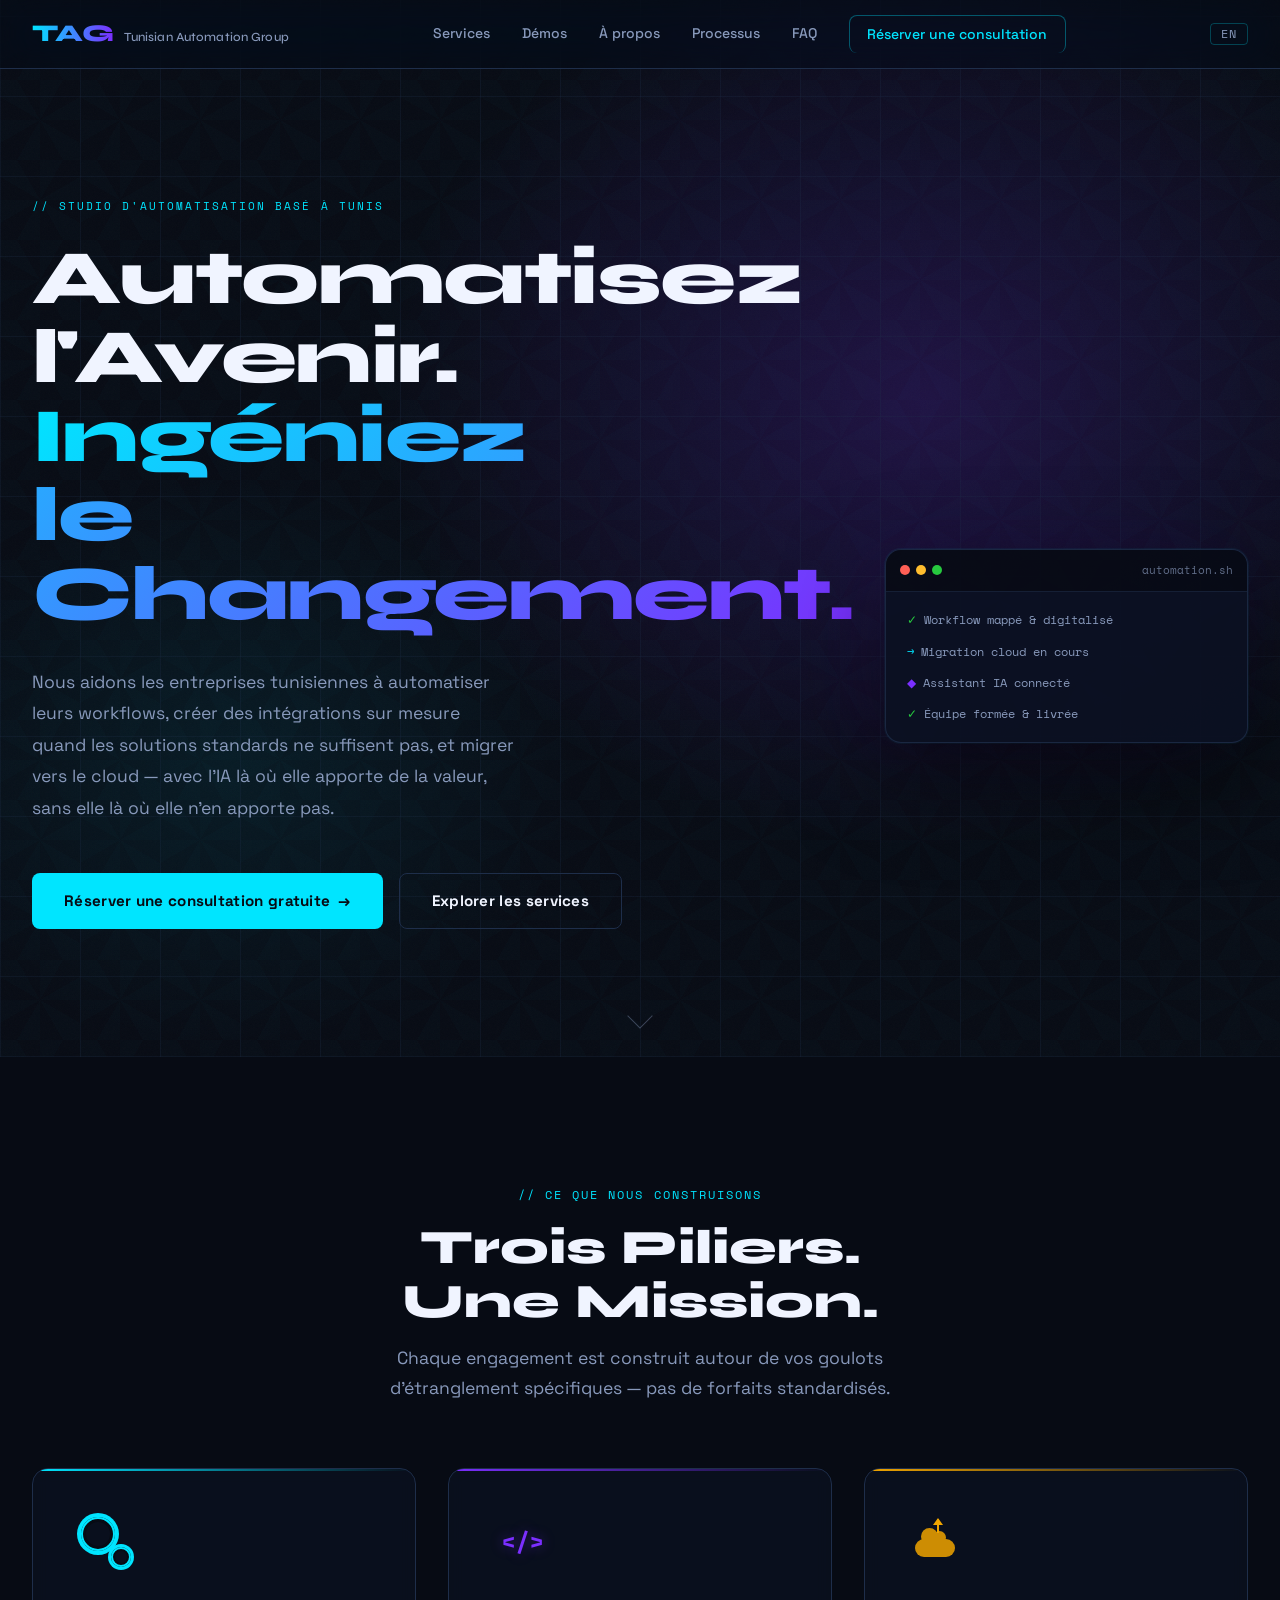
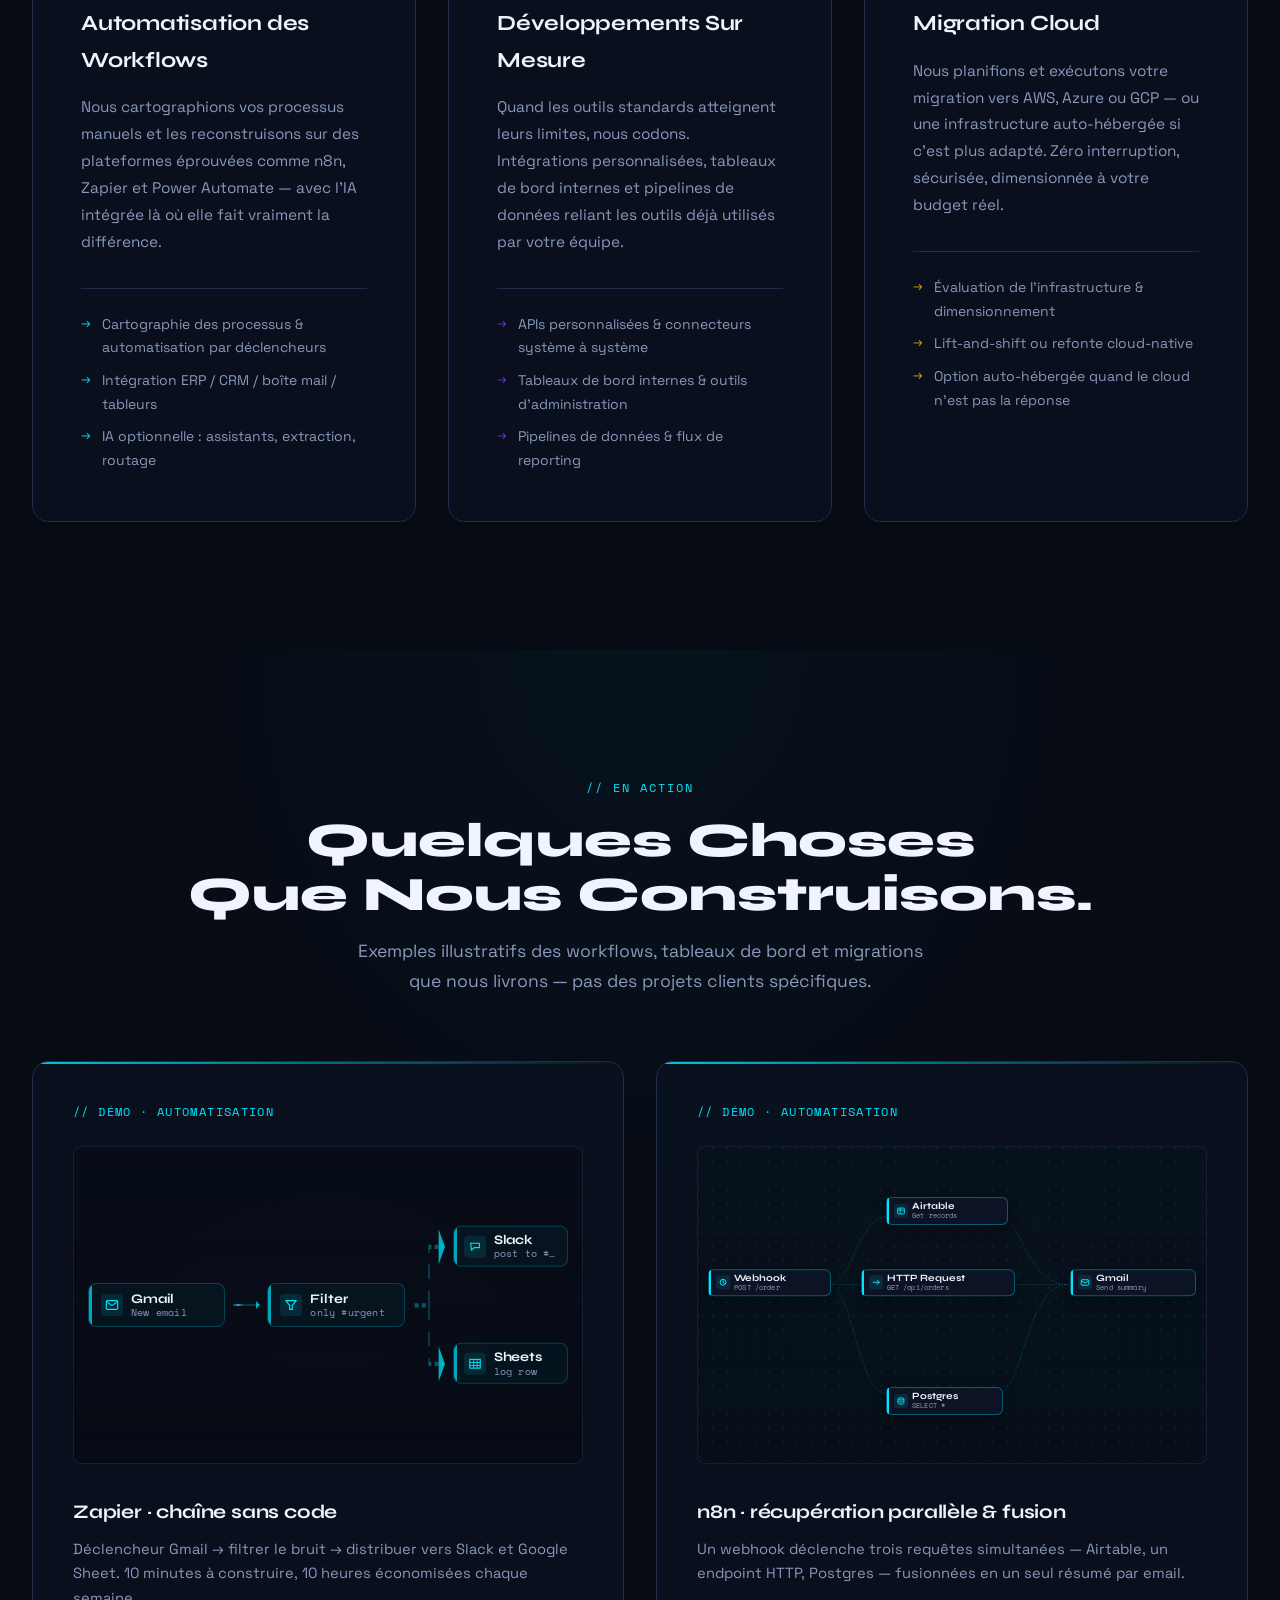
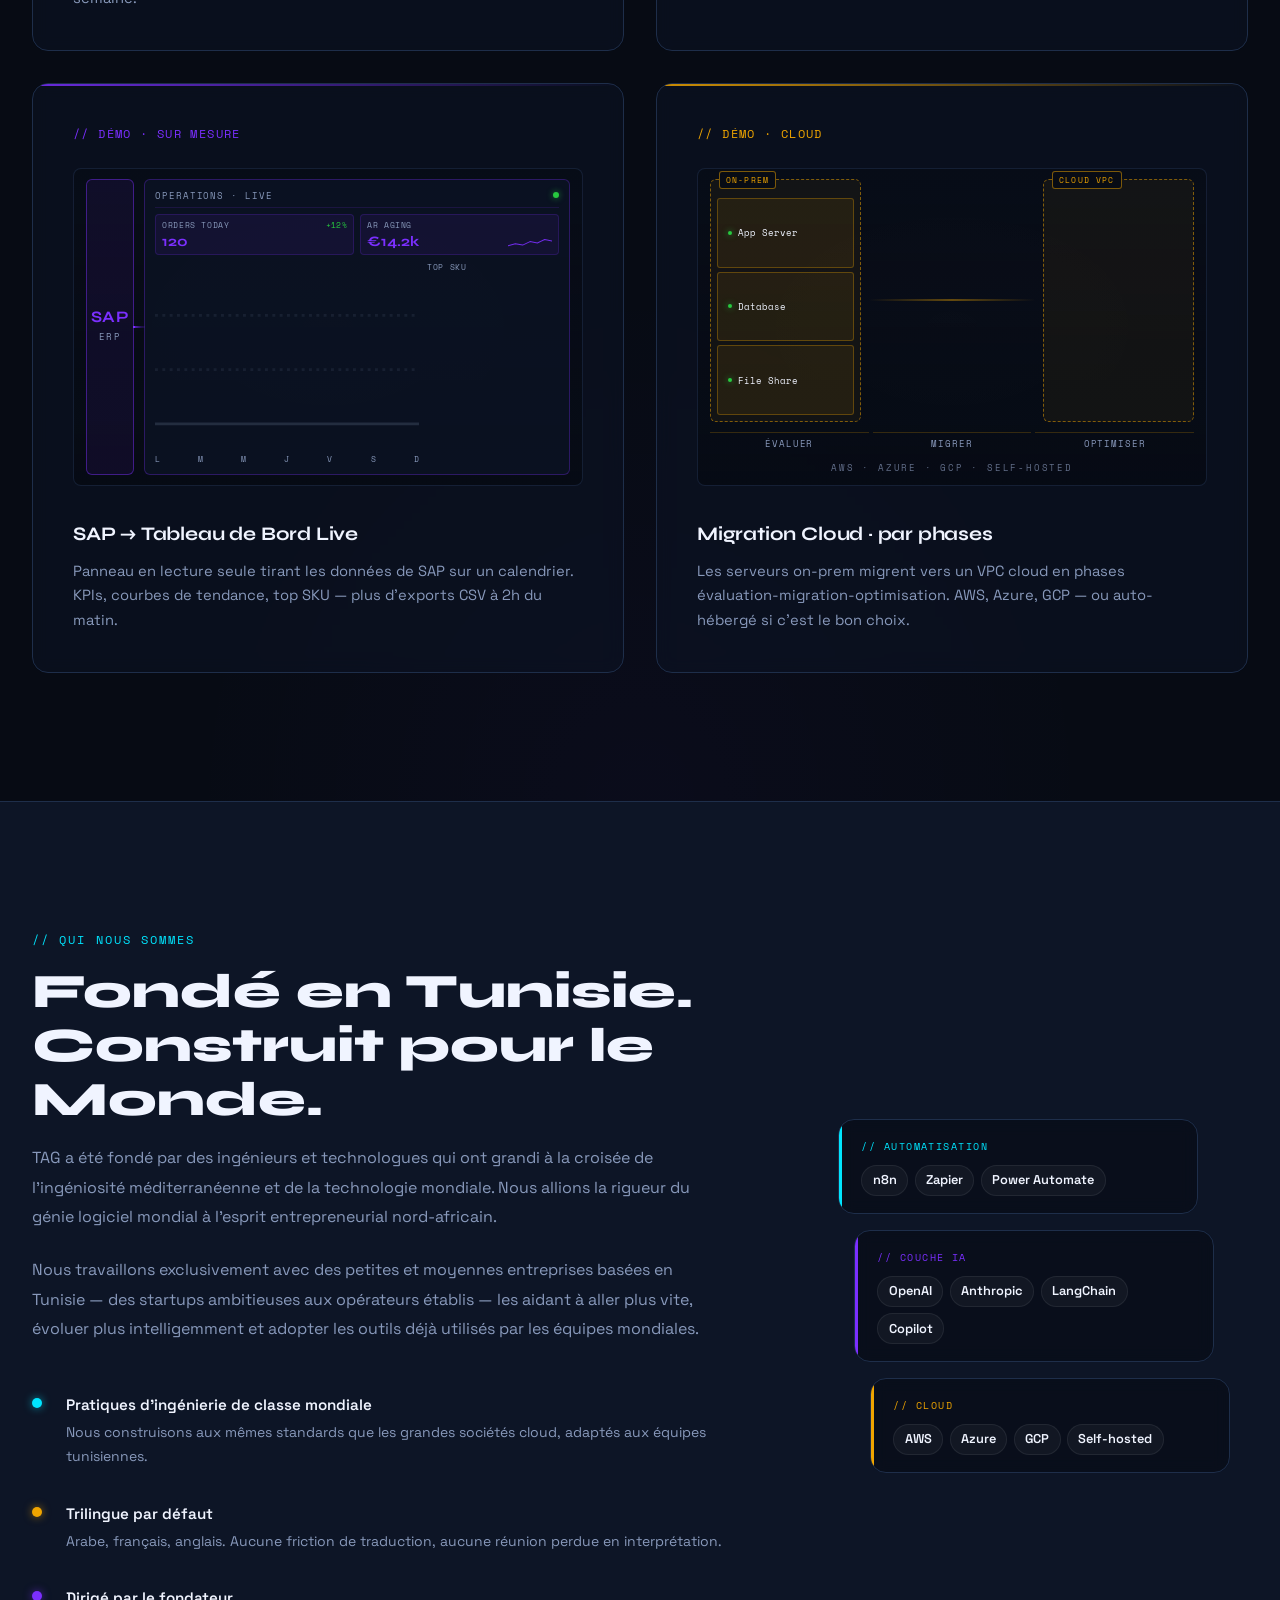
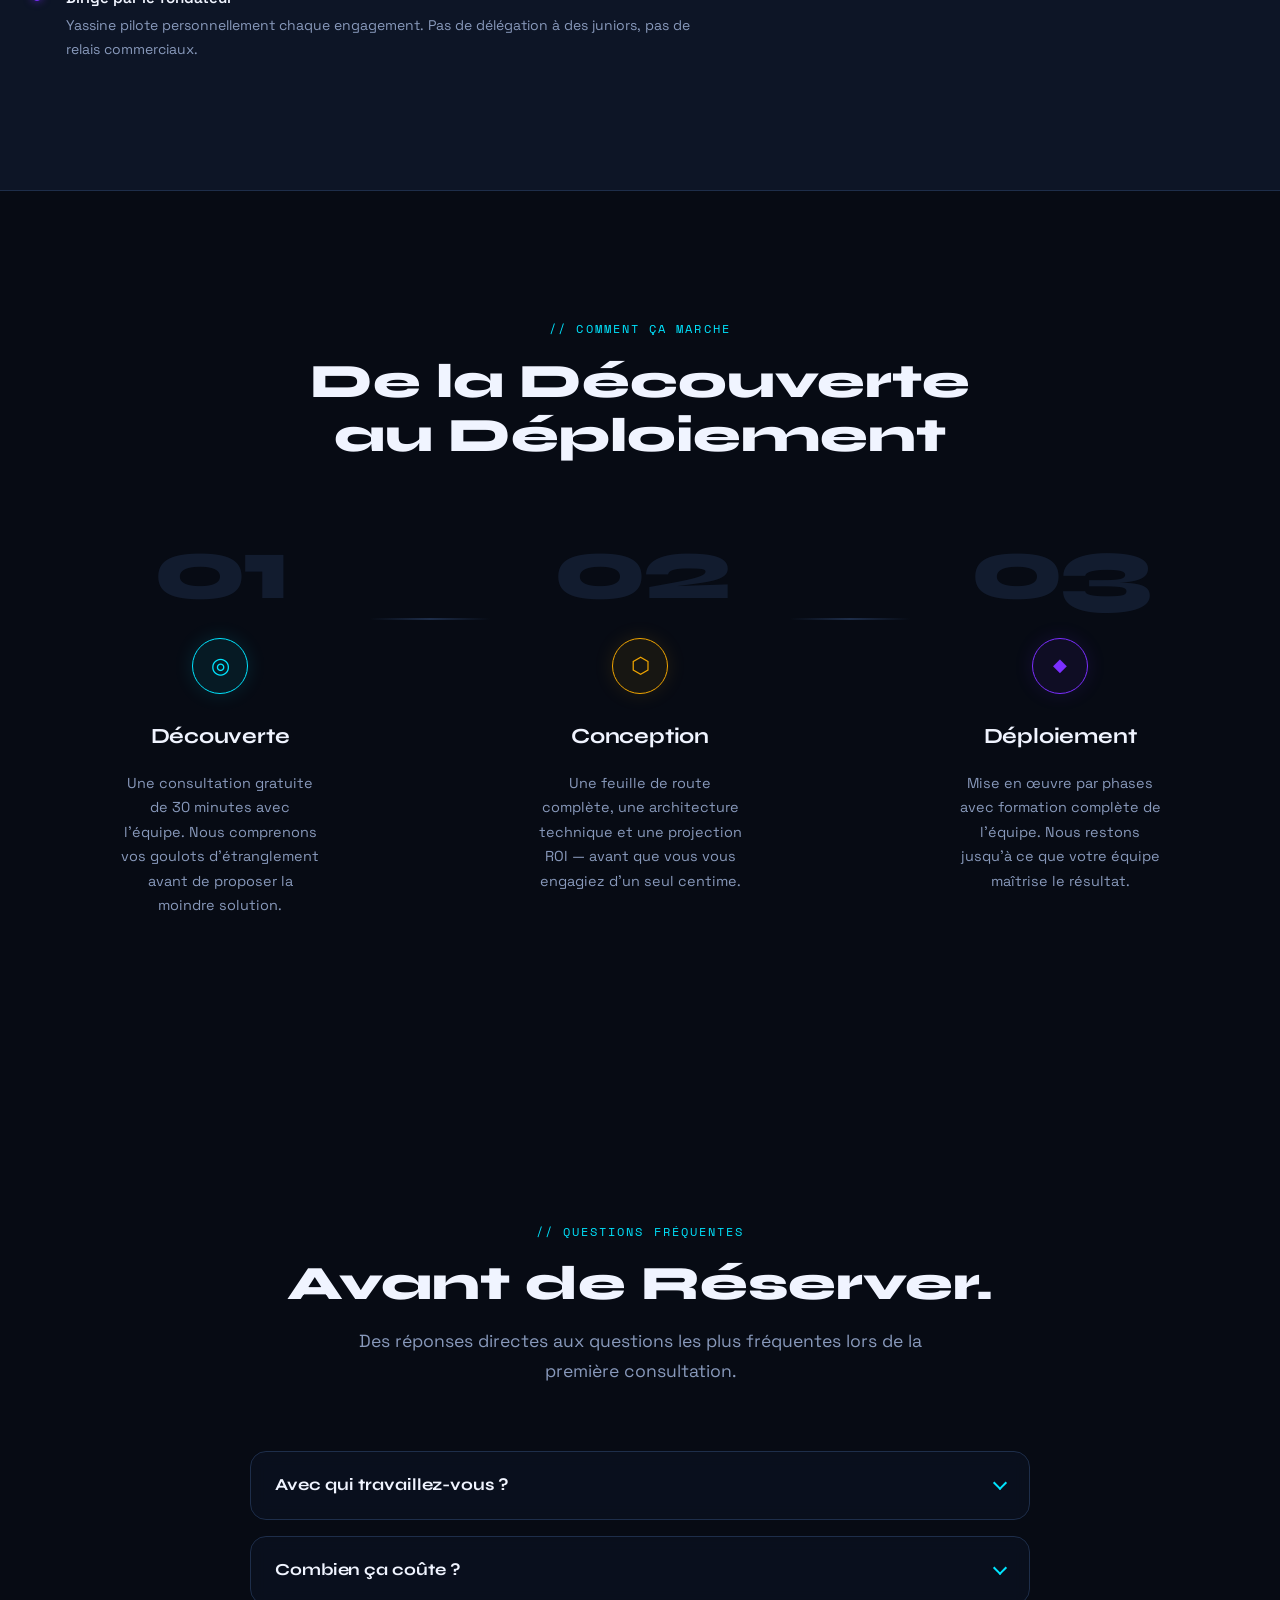
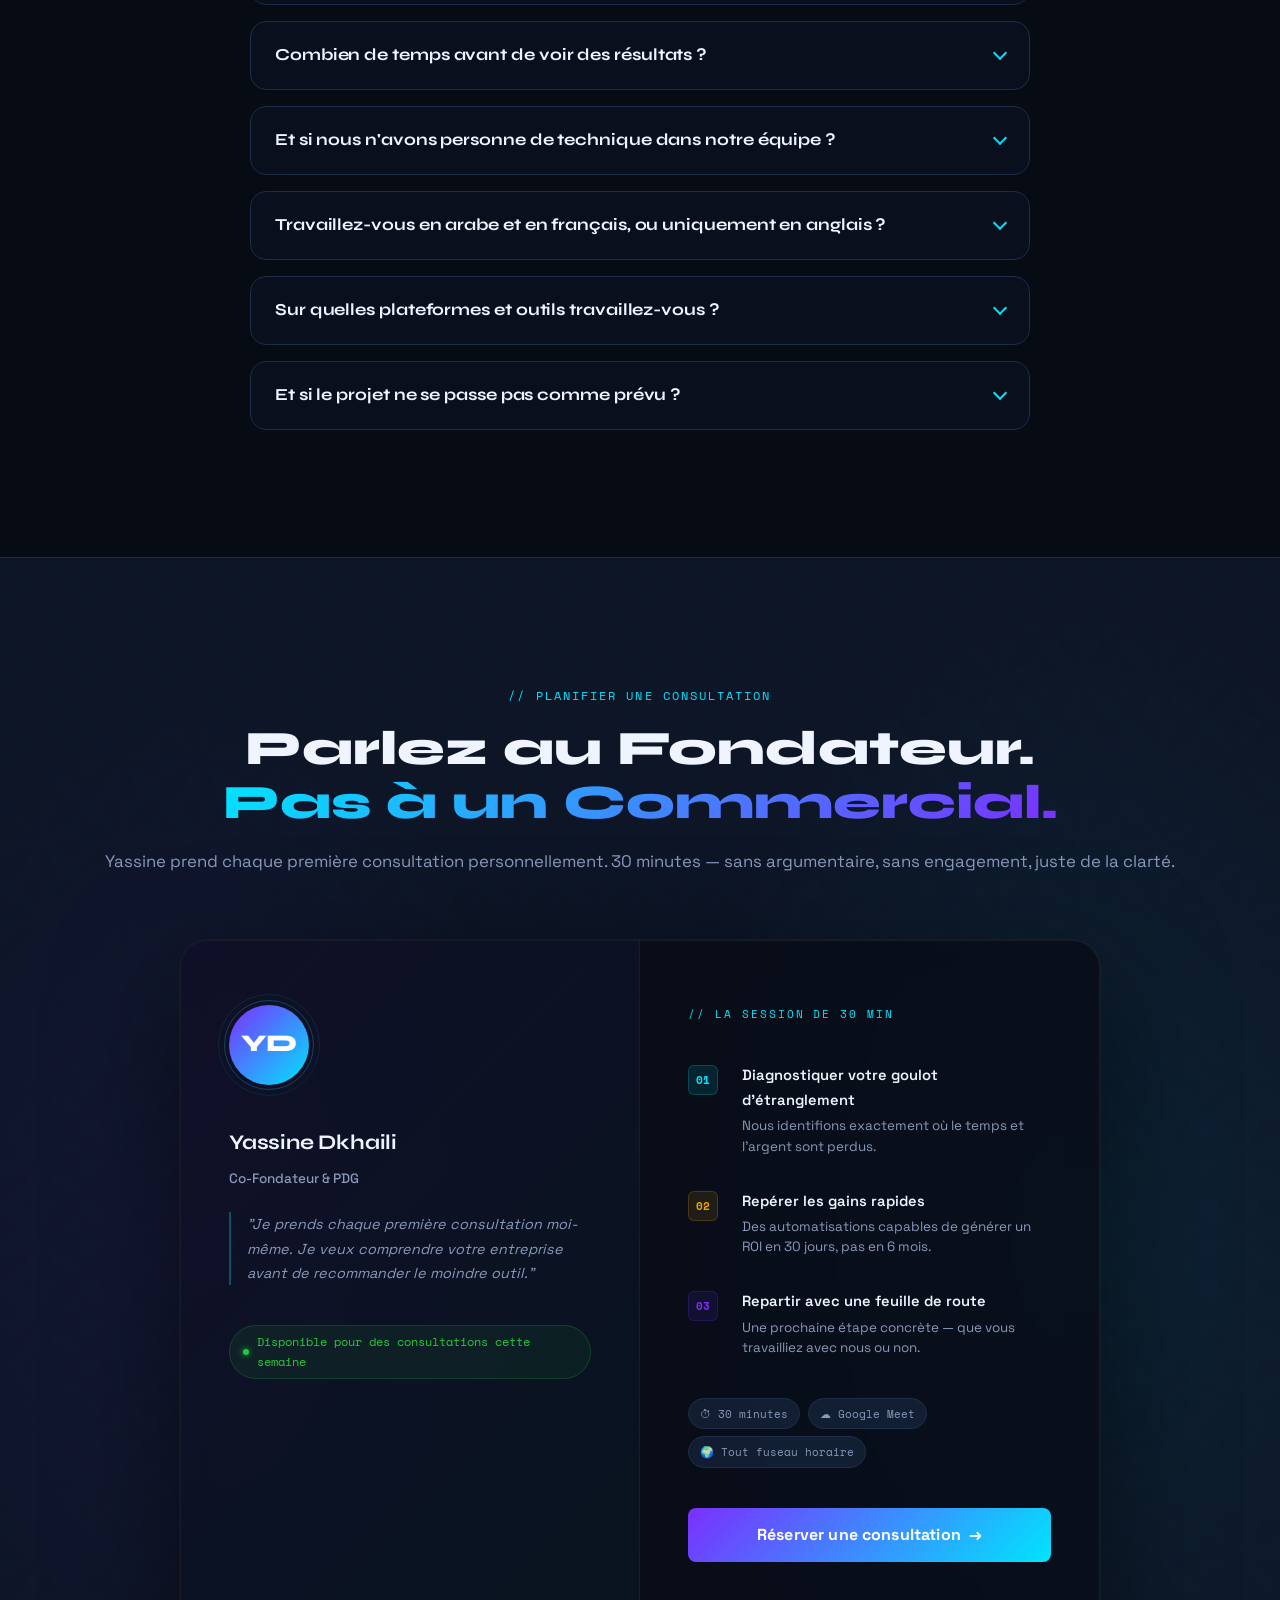
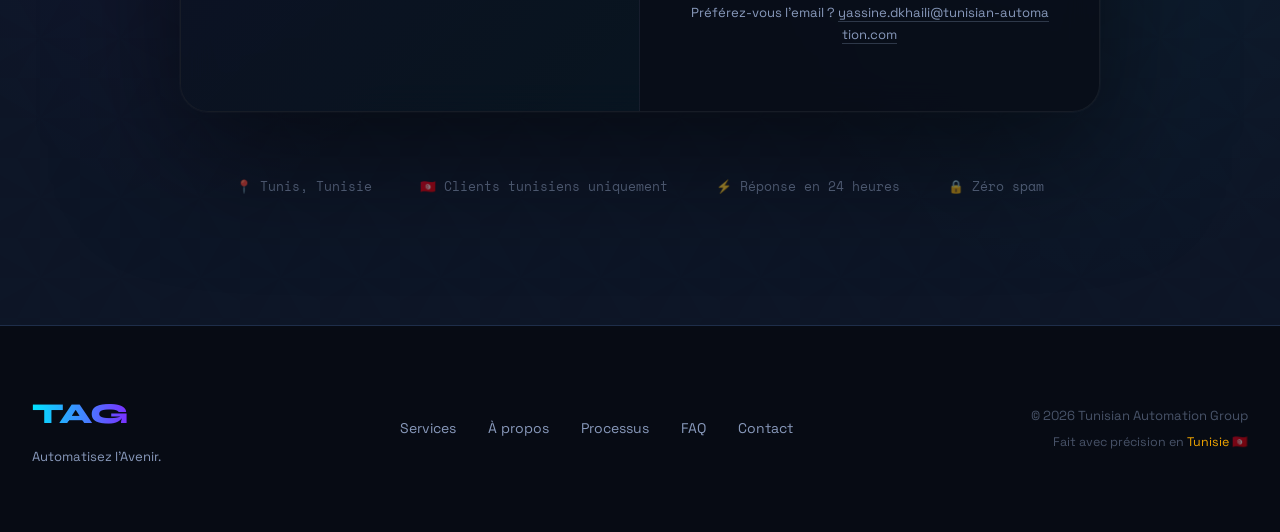
==== index.html @ 6e5bf364 "Add PNG favicons and schema.org logo for Google search results Co-Authored-By: Claude Sonnet 4.6 <no" ====
<!DOCTYPE html>
<html lang="fr">
<head>
  <!-- Google tag (gtag.js) -->
  <script async src="https://www.googletagmanager.com/gtag/js?id=G-2BYDB9E2QE"></script>
  <script>
    window.dataLayer = window.dataLayer || [];
    function gtag(){dataLayer.push(arguments);}
    gtag('js', new Date());
    gtag('config', 'G-2BYDB9E2QE');
  </script>
  <meta charset="UTF-8">
  <meta name="viewport" content="width=device-width, initial-scale=1.0">
  <meta name="description" content="Tunisian Automation Group — Automatisation des workflows, intégrations sur mesure et migration cloud pour les PME tunisiennes.">
  <meta name="theme-color" content="#070B14">
  <meta property="og:title" content="Tunisian Automation Group">
  <meta property="og:description" content="Automatisation des workflows, intégrations sur mesure et migration cloud — conçu en Tunisie, pour les entreprises tunisiennes.">
  <meta property="og:type" content="website">
  <meta property="og:url" content="https://tunisian-automation.com/">
  <meta name="twitter:card" content="summary_large_image">
  <link rel="canonical" href="https://tunisian-automation.com/">
  <link rel="sitemap" type="application/xml" href="/sitemap.xml">
  <meta name="robots" content="index, follow">
  <meta name="author" content="Tunisian Automation Group">
  <title>Tunisian Automation Group — Automatisation &amp; Intégrations sur Mesure en Tunisie</title>
  <link rel="icon" type="image/svg+xml" href="assets/favicon.svg">
  <link rel="icon" type="image/png" sizes="192x192" href="assets/android-chrome-192x192.png">
  <link rel="icon" type="image/png" sizes="512x512" href="assets/android-chrome-512x512.png">
  <link rel="apple-touch-icon" sizes="180x180" href="assets/apple-touch-icon.png">
  <link rel="preconnect" href="https://fonts.googleapis.com">
  <link rel="preconnect" href="https://fonts.gstatic.com" crossorigin>
  <link href="https://fonts.googleapis.com/css2?family=Space+Grotesk:wght@300;400;500;700&family=Space+Mono:wght@400;700&family=Syne:wght@700;800&display=swap" rel="stylesheet">
  <link rel="stylesheet" href="style.css">
  <link href="https://assets.calendly.com/assets/external/widget.css" rel="stylesheet">

  <script type="application/ld+json">
  {
    "@context": "https://schema.org",
    "@type": ["Organization", "ProfessionalService"],
    "name": "Tunisian Automation Group",
    "alternateName": "TAG",
    "url": "https://tunisian-automation.com",
    "description": "Workflow automation, bespoke integrations, and cloud migration for small and mid-sized Tunisian businesses.",
    "foundingDate": "2026",
    "founder": { "@type": "Person", "name": "Yassine Dkhaili" },
    "address": { "@type": "PostalAddress", "addressCountry": "TN", "addressLocality": "Tunis" },
    "areaServed": { "@type": "Country", "name": "Tunisia" },
    "logo": {
      "@type": "ImageObject",
      "url": "https://tunisian-automation.com/assets/android-chrome-512x512.png",
      "width": 512,
      "height": 512
    },
    "contactPoint": {
      "@type": "ContactPoint",
      "email": "yassine.dkhaili@tunisian-automation.com",
      "contactType": "sales",
      "availableLanguage": ["Arabic", "French", "English"]
    }
  }
  </script>
</head>
<body>

  <!-- ═══ NAVIGATION ═══ -->
  <nav class="nav" aria-label="Main navigation">
    <div class="container nav__inner">
      <a href="#" class="nav__logo" aria-label="Tunisian Automation Group home">
        <span class="nav__logo-tag">TAG</span>
        <span class="nav__logo-full">Tunisian Automation Group</span>
      </a>
      <ul class="nav__links" role="list">
        <li><a href="#services" class="nav__link" data-i18n="nav-services">Services</a></li>
        <li><a href="#demos" class="nav__link" data-i18n="nav-demos">Démos</a></li>
        <li><a href="#about" class="nav__link" data-i18n="nav-about">À propos</a></li>
        <li><a href="#process" class="nav__link" data-i18n="nav-process">Processus</a></li>
        <li><a href="#faq" class="nav__link" data-i18n="nav-faq">FAQ</a></li>
        <li><a href="#contact" class="nav__link nav__link--cta" data-i18n="nav-cta">Réserver une consultation</a></li>
      </ul>
      <div class="nav__end">
        <button class="lang-toggle" id="langToggle" aria-label="Switch language">EN</button>
        <button class="nav__toggle" aria-label="Ouvrir le menu" aria-expanded="false">
          <span></span><span></span><span></span>
        </button>
      </div>
    </div>
  </nav>

  <main>

    <!-- ═══ HERO ═══ -->
    <section class="hero" aria-label="Hero">
      <div class="hero__bg-zellige" aria-hidden="true"></div>
      <div class="hero__bg-glow" aria-hidden="true"></div>
      <div class="hero__bg-grid" aria-hidden="true"></div>
      <div class="hero__bg-noise" aria-hidden="true"></div>

      <div class="container hero__inner">
        <div class="hero__content">
          <p class="hero__overline" data-i18n="hero-overline">// STUDIO D'AUTOMATISATION BASÉ À TUNIS</p>
          <h1 class="hero__headline" data-i18n-html="hero-headline">
            Automatisez<br>l'Avenir.<br>
            <span class="hero__headline--accent">Ingéniez<br>le Changement.</span>
          </h1>
          <p class="hero__body" data-i18n="hero-body">
            Nous aidons les entreprises tunisiennes à automatiser leurs workflows, créer des intégrations sur mesure quand les solutions standards ne suffisent pas, et migrer vers le cloud — avec l'IA là où elle apporte de la valeur, sans elle là où elle n'en apporte pas.
          </p>
          <div class="hero__ctas">
            <a href="#contact" class="btn btn--primary">
              <span data-i18n="hero-cta-primary">Réserver une consultation gratuite</span>
              <span class="btn__arrow" aria-hidden="true">→</span>
            </a>
            <a href="#services" class="btn btn--ghost" data-i18n="hero-cta-ghost">Explorer les services</a>
          </div>
        </div>

        <div class="hero__visual" aria-hidden="true">
          <div class="hero__terminal">
            <div class="hero__terminal-bar">
              <span class="hero__terminal-dot" style="background:#ff5f56"></span>
              <span class="hero__terminal-dot" style="background:#ffbd2e"></span>
              <span class="hero__terminal-dot" style="background:#27c93f"></span>
              <span class="hero__terminal-title">automation.sh</span>
            </div>
            <div class="hero__terminal-body">
              <p class="hero__terminal-line hero__terminal-line--1" data-i18n-html="hero-term1"><span class="t-green">✓</span> Workflow mappé &amp; digitalisé</p>
              <p class="hero__terminal-line hero__terminal-line--2" data-i18n-html="hero-term2"><span class="t-cyan">→</span> Migration cloud en cours</p>
              <p class="hero__terminal-line hero__terminal-line--3" data-i18n-html="hero-term3"><span class="t-violet">◆</span> Assistant IA connecté</p>
              <p class="hero__terminal-line hero__terminal-line--4" data-i18n-html="hero-term4"><span class="t-green">✓</span> Équipe formée &amp; livrée</p>
            </div>
          </div>
        </div>
      </div>

      <div class="hero__scroll-indicator" aria-hidden="true">
        <div class="hero__scroll-chevron"></div>
      </div>
    </section>

    <!-- ═══ SERVICES ═══ -->
    <section class="services" id="services" aria-labelledby="services-heading">
      <div class="container">
        <div class="section-header">
          <p class="section-overline" data-i18n="svc-overline">// CE QUE NOUS CONSTRUISONS</p>
          <h2 id="services-heading" class="section-title" data-i18n-html="svc-title">Trois Piliers.<br>Une Mission.</h2>
          <p class="section-body" data-i18n="svc-body">Chaque engagement est construit autour de vos goulots d'étranglement spécifiques — pas de forfaits standardisés.</p>
        </div>

        <div class="services__grid">

          <article class="service-card service-card--cyan">
            <div class="service-card__glow" aria-hidden="true"></div>
            <div class="service-card__accent"></div>
            <div class="service-card__icon" aria-hidden="true">
              <div class="icon-workflow">
                <div class="icon-gear icon-gear--large"></div>
                <div class="icon-gear icon-gear--small"></div>
              </div>
            </div>
            <h3 class="service-card__title" data-i18n="svc1-title">Automatisation des Workflows</h3>
            <p class="service-card__body" data-i18n="svc1-body">Nous cartographions vos processus manuels et les reconstruisons sur des plateformes éprouvées comme n8n, Zapier et Power Automate — avec l'IA intégrée là où elle fait vraiment la différence.</p>
            <ul class="service-card__features" role="list">
              <li data-i18n="svc1-f1">Cartographie des processus &amp; automatisation par déclencheurs</li>
              <li data-i18n="svc1-f2">Intégration ERP / CRM / boîte mail / tableurs</li>
              <li data-i18n="svc1-f3">IA optionnelle : assistants, extraction, routage</li>
            </ul>
          </article>

          <article class="service-card service-card--violet">
            <div class="service-card__glow" aria-hidden="true"></div>
            <div class="service-card__accent"></div>
            <div class="service-card__icon" aria-hidden="true">
              <div class="icon-bespoke" aria-hidden="true"></div>
            </div>
            <h3 class="service-card__title" data-i18n="svc2-title">Développements Sur Mesure</h3>
            <p class="service-card__body" data-i18n="svc2-body">Quand les outils standards atteignent leurs limites, nous codons. Intégrations personnalisées, tableaux de bord internes et pipelines de données reliant les outils déjà utilisés par votre équipe.</p>
            <ul class="service-card__features" role="list">
              <li data-i18n="svc2-f1">APIs personnalisées &amp; connecteurs système à système</li>
              <li data-i18n="svc2-f2">Tableaux de bord internes &amp; outils d'administration</li>
              <li data-i18n="svc2-f3">Pipelines de données &amp; flux de reporting</li>
            </ul>
          </article>

          <article class="service-card service-card--gold">
            <div class="service-card__glow" aria-hidden="true"></div>
            <div class="service-card__accent"></div>
            <div class="service-card__icon" aria-hidden="true">
              <div class="icon-cloud">
                <div class="icon-cloud__body"></div>
                <div class="icon-cloud__arrow"></div>
              </div>
            </div>
            <h3 class="service-card__title" data-i18n="svc3-title">Migration Cloud</h3>
            <p class="service-card__body" data-i18n="svc3-body">Nous planifions et exécutons votre migration vers AWS, Azure ou GCP — ou une infrastructure auto-hébergée si c'est plus adapté. Zéro interruption, sécurisée, dimensionnée à votre budget réel.</p>
            <ul class="service-card__features" role="list">
              <li data-i18n="svc3-f1">Évaluation de l'infrastructure &amp; dimensionnement</li>
              <li data-i18n="svc3-f2">Lift-and-shift ou refonte cloud-native</li>
              <li data-i18n="svc3-f3">Option auto-hébergée quand le cloud n'est pas la réponse</li>
            </ul>
          </article>

        </div>
      </div>
    </section>

    <!-- ═══ DEMOS ═══ -->
    <section class="demos" id="demos" aria-labelledby="demos-heading">
      <div class="container">
        <div class="section-header">
          <p class="section-overline" data-i18n="demo-overline">// EN ACTION</p>
          <h2 id="demos-heading" class="section-title" data-i18n-html="demo-title">Quelques Choses<br>Que Nous Construisons.</h2>
          <p class="section-body" data-i18n="demo-body">Exemples illustratifs des workflows, tableaux de bord et migrations que nous livrons — pas des projets clients spécifiques.</p>
        </div>

        <div class="demos__grid">

          <!-- TILE 1 — Zapier app chain -->
          <article class="demo-tile demo-tile--cyan">
            <p class="demo-tile__overline" data-i18n="demo1-overline">// DÉMO · AUTOMATISATION</p>
            <div class="demo-tile__canvas" aria-hidden="true">
              <div class="demo-zap">
                <div class="demo-zap__card demo-zap__card--1">
                  <span class="demo-zap__strip"></span>
                  <span class="demo-zap__icon">
                    <svg viewBox="0 0 16 16"><rect x="1.5" y="3" width="13" height="10" rx="1.3" fill="none" stroke="currentColor" stroke-width="1.3"/><path d="M2 4.2 L8 8.7 L14 4.2" fill="none" stroke="currentColor" stroke-width="1.3"/></svg>
                  </span>
                  <span class="demo-zap__text">
                    <span class="demo-zap__title">Gmail</span>
                    <span class="demo-zap__sub">New email</span>
                  </span>
                </div>
                <div class="demo-zap__arrow demo-zap__arrow--straight">
                  <span class="demo-zap__line"></span>
                  <span class="demo-zap__packet demo-zap__packet--a1"></span>
                  <span class="demo-zap__head"></span>
                </div>
                <div class="demo-zap__card demo-zap__card--2">
                  <span class="demo-zap__strip"></span>
                  <span class="demo-zap__icon">
                    <svg viewBox="0 0 16 16"><polygon points="2,3 14,3 9.5,8.5 9.5,13 6.5,13 6.5,8.5" fill="none" stroke="currentColor" stroke-width="1.3" stroke-linejoin="round"/></svg>
                  </span>
                  <span class="demo-zap__text">
                    <span class="demo-zap__title">Filter</span>
                    <span class="demo-zap__sub">only #urgent</span>
                  </span>
                </div>
                <div class="demo-zap__arrow demo-zap__arrow--split">
                  <svg viewBox="0 0 40 100" preserveAspectRatio="none">
                    <path class="demo-zap__line-svg" d="M 2 50 L 20 50 L 20 30 L 38 30" />
                    <path class="demo-zap__line-svg" d="M 20 50 L 20 70 L 38 70" />
                    <polygon class="demo-zap__head-svg" points="32,24 40,30 32,36" />
                    <polygon class="demo-zap__head-svg" points="32,64 40,70 32,76" />
                  </svg>
                </div>
                <div class="demo-zap__stack">
                  <div class="demo-zap__card demo-zap__card--3">
                    <span class="demo-zap__strip"></span>
                    <span class="demo-zap__icon">
                      <svg viewBox="0 0 16 16"><path d="M3 4 h10 v5 h-6 l-3 3 z" fill="none" stroke="currentColor" stroke-width="1.3" stroke-linejoin="round"/></svg>
                    </span>
                    <span class="demo-zap__text">
                      <span class="demo-zap__title">Slack</span>
                      <span class="demo-zap__sub">post to #ops</span>
                    </span>
                  </div>
                  <div class="demo-zap__card demo-zap__card--4">
                    <span class="demo-zap__strip"></span>
                    <span class="demo-zap__icon">
                      <svg viewBox="0 0 16 16"><rect x="2" y="3" width="12" height="10" fill="none" stroke="currentColor" stroke-width="1.3"/><line x1="2" y1="6.5" x2="14" y2="6.5" stroke="currentColor" stroke-width="1"/><line x1="2" y1="10" x2="14" y2="10" stroke="currentColor" stroke-width="1"/><line x1="6.5" y1="3" x2="6.5" y2="13" stroke="currentColor" stroke-width="1"/><line x1="10.5" y1="3" x2="10.5" y2="13" stroke="currentColor" stroke-width="1"/></svg>
                    </span>
                    <span class="demo-zap__text">
                      <span class="demo-zap__title">Sheets</span>
                      <span class="demo-zap__sub">log row</span>
                    </span>
                  </div>
                </div>
              </div>
            </div>
            <h3 class="demo-tile__title" data-i18n="demo1-title">Zapier · chaîne sans code</h3>
            <p class="demo-tile__caption" data-i18n="demo1-caption">Déclencheur Gmail → filtrer le bruit → distribuer vers Slack et Google Sheet. 10 minutes à construire, 10 heures économisées chaque semaine.</p>
          </article>

          <!-- TILE 2 — n8n node canvas -->
          <article class="demo-tile demo-tile--cyan">
            <p class="demo-tile__overline" data-i18n="demo2-overline">// DÉMO · AUTOMATISATION</p>
            <div class="demo-tile__canvas demo-tile__canvas--grid" aria-hidden="true">
              <div class="demo-n8n">
                <svg class="demo-n8n__edges" viewBox="0 0 100 100" preserveAspectRatio="none">
                  <path class="demo-n8n__edge demo-n8n__edge--1" d="M 24 43 C 30 43, 30 20, 37 20" />
                  <path class="demo-n8n__edge demo-n8n__edge--2" d="M 24 43 L 32 43" />
                  <path class="demo-n8n__edge demo-n8n__edge--3" d="M 24 43 C 30 43, 30 80, 37 80" />
                  <path class="demo-n8n__edge demo-n8n__edge--4" d="M 59 20 C 65 20, 65 43, 74 43" />
                  <path class="demo-n8n__edge demo-n8n__edge--5" d="M 54 43 L 74 43" />
                  <path class="demo-n8n__edge demo-n8n__edge--6" d="M 59 80 C 65 80, 65 43, 74 43" />
                </svg>
                <div class="demo-n8n__node demo-n8n__node--trigger">
                  <span class="demo-n8n__icon">
                    <svg viewBox="0 0 12 12"><circle cx="6" cy="6" r="3.5" fill="none" stroke="currentColor" stroke-width="1.2"/><line x1="6" y1="3.5" x2="6" y2="6" stroke="currentColor" stroke-width="1.2"/><line x1="6" y1="6" x2="8" y2="7.5" stroke="currentColor" stroke-width="1.2"/></svg>
                  </span>
                  <span class="demo-n8n__text">
                    <span class="demo-n8n__title">Webhook</span>
                    <span class="demo-n8n__sub">POST /order</span>
                  </span>
                  <span class="demo-n8n__badge">92 ms</span>
                </div>
                <div class="demo-n8n__node demo-n8n__node--b1">
                  <span class="demo-n8n__icon">
                    <svg viewBox="0 0 12 12"><rect x="2" y="2.5" width="8" height="7" rx="0.8" fill="none" stroke="currentColor" stroke-width="1.1"/><line x1="2" y1="5" x2="10" y2="5" stroke="currentColor" stroke-width="1"/><line x1="5" y1="2.5" x2="5" y2="9.5" stroke="currentColor" stroke-width="1"/></svg>
                  </span>
                  <span class="demo-n8n__text">
                    <span class="demo-n8n__title">Airtable</span>
                    <span class="demo-n8n__sub">Get records</span>
                  </span>
                  <span class="demo-n8n__badge">148 ms</span>
                </div>
                <div class="demo-n8n__node demo-n8n__node--b2">
                  <span class="demo-n8n__icon">
                    <svg viewBox="0 0 12 12"><path d="M2 6 h8 M7 3 L10 6 L7 9" fill="none" stroke="currentColor" stroke-width="1.2" stroke-linejoin="round"/></svg>
                  </span>
                  <span class="demo-n8n__text">
                    <span class="demo-n8n__title">HTTP Request</span>
                    <span class="demo-n8n__sub">GET /api/orders</span>
                  </span>
                  <span class="demo-n8n__badge">124 ms</span>
                </div>
                <div class="demo-n8n__node demo-n8n__node--b3">
                  <span class="demo-n8n__icon">
                    <svg viewBox="0 0 12 12"><ellipse cx="6" cy="3.5" rx="3.5" ry="1.3" fill="none" stroke="currentColor" stroke-width="1.1"/><path d="M2.5 3.5 V 8.5 C 2.5 9.2 4 9.8 6 9.8 C 8 9.8 9.5 9.2 9.5 8.5 V 3.5" fill="none" stroke="currentColor" stroke-width="1.1"/><path d="M2.5 6 C 2.5 6.7 4 7.1 6 7.1 C 8 7.1 9.5 6.7 9.5 6" fill="none" stroke="currentColor" stroke-width="1.1"/></svg>
                  </span>
                  <span class="demo-n8n__text">
                    <span class="demo-n8n__title">Postgres</span>
                    <span class="demo-n8n__sub">SELECT *</span>
                  </span>
                  <span class="demo-n8n__badge">86 ms</span>
                </div>
                <div class="demo-n8n__node demo-n8n__node--merge">
                  <span class="demo-n8n__icon">
                    <svg viewBox="0 0 12 12"><rect x="1.5" y="3" width="9" height="6.5" rx="0.8" fill="none" stroke="currentColor" stroke-width="1.2"/><path d="M1.5 4.2 L6 7 L10.5 4.2" fill="none" stroke="currentColor" stroke-width="1.2"/></svg>
                  </span>
                  <span class="demo-n8n__text">
                    <span class="demo-n8n__title">Gmail</span>
                    <span class="demo-n8n__sub">Send summary</span>
                  </span>
                  <span class="demo-n8n__badge">210 ms</span>
                </div>
              </div>
            </div>
            <h3 class="demo-tile__title" data-i18n="demo2-title">n8n · récupération parallèle &amp; fusion</h3>
            <p class="demo-tile__caption" data-i18n="demo2-caption">Un webhook déclenche trois requêtes simultanées — Airtable, un endpoint HTTP, Postgres — fusionnées en un seul résumé par email.</p>
          </article>

          <!-- TILE 3 — SAP → Live Dashboard -->
          <article class="demo-tile demo-tile--violet">
            <p class="demo-tile__overline" data-i18n="demo3-overline">// DÉMO · SUR MESURE</p>
            <div class="demo-tile__canvas demo-tile__canvas--grid" aria-hidden="true">
              <div class="demo-bi">
                <div class="demo-bi__source">
                  <span class="demo-bi__source-logo">SAP</span>
                  <span class="demo-bi__source-sub">ERP</span>
                  <span class="demo-bi__pipe"><span class="demo-bi__pipe-dot demo-bi__pipe-dot--1"></span><span class="demo-bi__pipe-dot demo-bi__pipe-dot--2"></span><span class="demo-bi__pipe-dot demo-bi__pipe-dot--3"></span></span>
                </div>
                <div class="demo-bi__board">
                  <div class="demo-bi__head">
                    <span class="demo-bi__head-title">Operations · Live</span>
                    <span class="demo-bi__head-dot"></span>
                  </div>
                  <div class="demo-bi__kpis">
                    <div class="demo-bi__kpi">
                      <span class="demo-bi__kpi-label">Orders today</span>
                      <span class="demo-bi__kpi-num demo-bi__kpi-num--orders"></span>
                      <span class="demo-bi__kpi-delta">+12%</span>
                    </div>
                    <div class="demo-bi__kpi">
                      <span class="demo-bi__kpi-label">AR aging</span>
                      <span class="demo-bi__kpi-num demo-bi__kpi-num--ar">€14.2k</span>
                      <svg class="demo-bi__spark" viewBox="0 0 60 20" preserveAspectRatio="none"><polyline points="0,14 10,11 20,13 30,8 40,10 50,5 60,7" fill="none" stroke="currentColor" stroke-width="1.4" stroke-linejoin="round" stroke-linecap="round"/></svg>
                    </div>
                  </div>
                  <div class="demo-bi__charts">
                    <div class="demo-bi__line">
                      <svg viewBox="0 0 180 70" preserveAspectRatio="none">
                        <line x1="0" y1="60" x2="180" y2="60" stroke="rgba(136,153,187,0.2)" stroke-width="1"/>
                        <line x1="0" y1="40" x2="180" y2="40" stroke="rgba(136,153,187,0.1)" stroke-width="1" stroke-dasharray="2 3"/>
                        <line x1="0" y1="20" x2="180" y2="20" stroke="rgba(136,153,187,0.1)" stroke-width="1" stroke-dasharray="2 3"/>
                        <polyline class="demo-bi__line-path" points="4,48 30,40 56,44 82,28 108,32 134,18 160,22 176,10" fill="none" stroke="#7B2FFF" stroke-width="1.8" stroke-linejoin="round" stroke-linecap="round"/>
                        <polygon class="demo-bi__line-fill" points="4,48 30,40 56,44 82,28 108,32 134,18 160,22 176,10 176,60 4,60" fill="url(#demo-bi-grad)"/>
                        <defs>
                          <linearGradient id="demo-bi-grad" x1="0" y1="0" x2="0" y2="1">
                            <stop offset="0%" stop-color="#7B2FFF" stop-opacity="0.35"/>
                            <stop offset="100%" stop-color="#7B2FFF" stop-opacity="0"/>
                          </linearGradient>
                        </defs>
                      </svg>
                      <div class="demo-bi__axis"><span>L</span><span>M</span><span>M</span><span>J</span><span>V</span><span>S</span><span>D</span></div>
                    </div>
                    <div class="demo-bi__bars">
                      <span class="demo-bi__bar-label">Top SKU</span>
                      <div class="demo-bi__bars-row">
                        <span class="demo-bi__bar demo-bi__bar--1"></span>
                        <span class="demo-bi__bar demo-bi__bar--2"></span>
                        <span class="demo-bi__bar demo-bi__bar--3"></span>
                        <span class="demo-bi__bar demo-bi__bar--4"></span>
                        <span class="demo-bi__bar demo-bi__bar--5"></span>
                      </div>
                    </div>
                  </div>
                </div>
              </div>
            </div>
            <h3 class="demo-tile__title" data-i18n="demo3-title">SAP → Tableau de Bord Live</h3>
            <p class="demo-tile__caption" data-i18n="demo3-caption">Panneau en lecture seule tirant les données de SAP sur un calendrier. KPIs, courbes de tendance, top SKU — plus d'exports CSV à 2h du matin.</p>
          </article>

          <!-- TILE 4 — Cloud migration architecture -->
          <article class="demo-tile demo-tile--gold">
            <p class="demo-tile__overline" data-i18n="demo4-overline">// DÉMO · CLOUD</p>
            <div class="demo-tile__canvas demo-tile__canvas--grid" aria-hidden="true">
              <div class="demo-mig">
                <div class="demo-mig__stage">
                  <div class="demo-mig__box demo-mig__box--src">
                    <span class="demo-mig__box-label">ON-PREM</span>
                    <span class="demo-mig__rack"><span class="demo-mig__rack-led"></span>App Server</span>
                    <span class="demo-mig__rack"><span class="demo-mig__rack-led"></span>Database</span>
                    <span class="demo-mig__rack"><span class="demo-mig__rack-led"></span>File Share</span>
                  </div>
                  <div class="demo-mig__stream" aria-hidden="true">
                    <span class="demo-mig__packet demo-mig__packet--1"></span>
                    <span class="demo-mig__packet demo-mig__packet--2"></span>
                    <span class="demo-mig__packet demo-mig__packet--3"></span>
                    <span class="demo-mig__packet demo-mig__packet--4"></span>
                    <span class="demo-mig__packet demo-mig__packet--5"></span>
                  </div>
                  <div class="demo-mig__box demo-mig__box--dst">
                    <span class="demo-mig__box-label">CLOUD VPC</span>
                    <span class="demo-mig__svc demo-mig__svc--1"><span class="demo-mig__svc-badge">EC2</span>Compute</span>
                    <span class="demo-mig__svc demo-mig__svc--2"><span class="demo-mig__svc-badge">RDS</span>Database</span>
                    <span class="demo-mig__svc demo-mig__svc--3"><span class="demo-mig__svc-badge">S3</span>Storage</span>
                  </div>
                </div>
                <div class="demo-mig__progress">
                  <span class="demo-mig__step demo-mig__step--1" data-i18n="mig-step1">Évaluer</span>
                  <span class="demo-mig__step demo-mig__step--2" data-i18n="mig-step2">Migrer</span>
                  <span class="demo-mig__step demo-mig__step--3" data-i18n="mig-step3">Optimiser</span>
                  <span class="demo-mig__bar"></span>
                </div>
                <div class="demo-mig__platforms">AWS · AZURE · GCP · SELF-HOSTED</div>
              </div>
            </div>
            <h3 class="demo-tile__title" data-i18n="demo4-title">Migration Cloud · par phases</h3>
            <p class="demo-tile__caption" data-i18n="demo4-caption">Les serveurs on-prem migrent vers un VPC cloud en phases évaluation-migration-optimisation. AWS, Azure, GCP — ou auto-hébergé si c'est le bon choix.</p>
          </article>

        </div>
      </div>
    </section>

    <!-- ═══ ABOUT ═══ -->
    <section class="about" id="about" aria-labelledby="about-heading">
      <div class="container about__inner">
        <div class="about__content">
          <p class="section-overline t-gold" data-i18n="about-overline">// QUI NOUS SOMMES</p>
          <h2 id="about-heading" class="section-title" data-i18n-html="about-title">Fondé en Tunisie.<br>Construit pour le Monde.</h2>
          <p class="about__body" data-i18n="about-body1">
            TAG a été fondé par des ingénieurs et technologues qui ont grandi à la croisée de l'ingéniosité méditerranéenne et de la technologie mondiale. Nous allions la rigueur du génie logiciel mondial à l'esprit entrepreneurial nord-africain.
          </p>
          <p class="about__body" data-i18n="about-body2">
            Nous travaillons exclusivement avec des petites et moyennes entreprises basées en Tunisie — des startups ambitieuses aux opérateurs établis — les aidant à aller plus vite, évoluer plus intelligemment et adopter les outils déjà utilisés par les équipes mondiales.
          </p>
          <div class="about__proofs">
            <div class="about__proof">
              <div class="about__proof-icon about__proof-icon--cyan" aria-hidden="true"></div>
              <div>
                <strong data-i18n="about-p1-strong">Pratiques d'ingénierie de classe mondiale</strong>
                <p data-i18n="about-p1-p">Nous construisons aux mêmes standards que les grandes sociétés cloud, adaptés aux équipes tunisiennes.</p>
              </div>
            </div>
            <div class="about__proof">
              <div class="about__proof-icon about__proof-icon--gold" aria-hidden="true"></div>
              <div>
                <strong data-i18n="about-p2-strong">Trilingue par défaut</strong>
                <p data-i18n="about-p2-p">Arabe, français, anglais. Aucune friction de traduction, aucune réunion perdue en interprétation.</p>
              </div>
            </div>
            <div class="about__proof">
              <div class="about__proof-icon about__proof-icon--violet" aria-hidden="true"></div>
              <div>
                <strong data-i18n="about-p3-strong">Dirigé par le fondateur</strong>
                <p data-i18n="about-p3-p">Yassine pilote personnellement chaque engagement. Pas de délégation à des juniors, pas de relais commerciaux.</p>
              </div>
            </div>
          </div>
        </div>

        <div class="about__visual" aria-hidden="true">
          <div class="about__stack">
            <div class="about__stack-card about__stack-card--cyan">
              <span class="about__stack-label" data-i18n="about-stack1">// AUTOMATISATION</span>
              <div class="about__stack-tools">
                <span>n8n</span><span>Zapier</span><span>Power Automate</span>
              </div>
            </div>
            <div class="about__stack-card about__stack-card--violet">
              <span class="about__stack-label" data-i18n="about-stack2">// COUCHE IA</span>
              <div class="about__stack-tools">
                <span>OpenAI</span><span>Anthropic</span><span>LangChain</span><span>Copilot</span>
              </div>
            </div>
            <div class="about__stack-card about__stack-card--gold">
              <span class="about__stack-label" data-i18n="about-stack3">// CLOUD</span>
              <div class="about__stack-tools">
                <span>AWS</span><span>Azure</span><span>GCP</span><span>Self-hosted</span>
              </div>
            </div>
          </div>
        </div>
      </div>
    </section>

    <!-- ═══ PROCESS ═══ -->
    <section class="process" id="process" aria-labelledby="process-heading">
      <div class="container">
        <div class="section-header">
          <p class="section-overline" data-i18n="proc-overline">// COMMENT ÇA MARCHE</p>
          <h2 id="process-heading" class="section-title" data-i18n-html="proc-title">De la Découverte<br>au Déploiement</h2>
        </div>

        <div class="process__steps">

          <div class="process__step">
            <div class="process__step-num" aria-hidden="true">01</div>
            <div class="process__step-icon" aria-hidden="true">
              <div class="picon-discover"></div>
            </div>
            <h3 class="process__step-title" data-i18n="proc-s1-title">Découverte</h3>
            <p class="process__step-body" data-i18n="proc-s1-body">Une consultation gratuite de 30 minutes avec l'équipe. Nous comprenons vos goulots d'étranglement avant de proposer la moindre solution.</p>
          </div>

          <div class="process__connector" aria-hidden="true"></div>

          <div class="process__step">
            <div class="process__step-num" aria-hidden="true">02</div>
            <div class="process__step-icon" aria-hidden="true">
              <div class="picon-design"></div>
            </div>
            <h3 class="process__step-title" data-i18n="proc-s2-title">Conception</h3>
            <p class="process__step-body" data-i18n="proc-s2-body">Une feuille de route complète, une architecture technique et une projection ROI — avant que vous vous engagiez d'un seul centime.</p>
          </div>

          <div class="process__connector" aria-hidden="true"></div>

          <div class="process__step">
            <div class="process__step-num" aria-hidden="true">03</div>
            <div class="process__step-icon" aria-hidden="true">
              <div class="picon-deploy"></div>
            </div>
            <h3 class="process__step-title" data-i18n="proc-s3-title">Déploiement</h3>
            <p class="process__step-body" data-i18n="proc-s3-body">Mise en œuvre par phases avec formation complète de l'équipe. Nous restons jusqu'à ce que votre équipe maîtrise le résultat.</p>
          </div>

        </div>
      </div>
    </section>

    <!-- ═══ FAQ ═══ -->
    <section class="faq" id="faq" aria-labelledby="faq-heading">
      <div class="container">
        <div class="section-header">
          <p class="section-overline" data-i18n="faq-overline">// QUESTIONS FRÉQUENTES</p>
          <h2 id="faq-heading" class="section-title" data-i18n="faq-title">Avant de Réserver.</h2>
          <p class="section-body" data-i18n="faq-body">Des réponses directes aux questions les plus fréquentes lors du premier appel.</p>
        </div>

        <div class="faq__list">

          <details class="faq__item">
            <summary class="faq__q" data-i18n="faq-q1">Avec qui travaillez-vous ?</summary>
            <div class="faq__a">
              <p data-i18n="faq-a1">Les petites et moyennes entreprises basées en Tunisie. Nous choisissons délibérément de ne pas travailler en dehors de la Tunisie — c'est un choix de concentration qui maintient nos tarifs, fuseaux horaires et langues de travail adaptés aux clients locaux.</p>
            </div>
          </details>

          <details class="faq__item">
            <summary class="faq__q" data-i18n="faq-q2">Combien ça coûte ?</summary>
            <div class="faq__a">
              <p data-i18n="faq-a2">Il n'y a pas de prix fixe — le périmètre détermine le coût. L'appel de découverte est toujours gratuit. Après avoir compris votre problème, vous recevez une proposition écrite avec un périmètre et un tarif fixes avant le début de quoi que ce soit.</p>
            </div>
          </details>

          <details class="faq__item">
            <summary class="faq__q" data-i18n="faq-q3">Combien de temps avant de voir des résultats ?</summary>
            <div class="faq__a">
              <p data-i18n="faq-a3">La plupart des automatisations de workflow commencent à générer un ROI dans les 30 à 60 jours. Les migrations cloud plus importantes sont planifiées sur 2 à 6 mois pour que votre équipe ne soit jamais bloquée à attendre une bascule brutale.</p>
            </div>
          </details>

          <details class="faq__item">
            <summary class="faq__q" data-i18n="faq-q4">Et si nous n'avons personne de technique dans notre équipe ?</summary>
            <div class="faq__a">
              <p data-i18n="faq-a4">C'est exactement l'intérêt. Chaque engagement inclut une formation et une documentation pour que votre équipe maîtrise les outils sans avoir besoin d'un ingénieur en interne. Nous restons jusqu'à ce que la transmission soit solide.</p>
            </div>
          </details>

          <details class="faq__item">
            <summary class="faq__q" data-i18n="faq-q5">Travaillez-vous en arabe et en français, ou uniquement en anglais ?</summary>
            <div class="faq__a">
              <p data-i18n="faq-a5">Les trois. Réunions, documents, formation — dans la langue la plus facile pour votre équipe. La plupart de notre travail est réalisé en arabe et en français, avec l'anglais pour les livrables techniques.</p>
            </div>
          </details>

          <details class="faq__item">
            <summary class="faq__q" data-i18n="faq-q6">Sur quelles plateformes et outils travaillez-vous ?</summary>
            <div class="faq__a">
              <p data-i18n="faq-a6">Automatisation des workflows : n8n, Zapier, Power Automate. Développements sur mesure : Python, Node.js, TypeScript, Postgres. Cloud : AWS, Azure, GCP — ou une configuration auto-hébergée propre quand le cloud n'est pas la bonne réponse. Couche IA : OpenAI, Anthropic, LangChain, Copilot. Nous choisissons l'outil adapté à vos contraintes — pas celui dont nous avons le plus de factures.</p>
            </div>
          </details>

          <details class="faq__item">
            <summary class="faq__q" data-i18n="faq-q7">Et si le projet ne se passe pas comme prévu ?</summary>
            <div class="faq__a">
              <p data-i18n="faq-a7">Le travail payant ne commence qu'après l'appel de découverte gratuit et une proposition écrite délimitée. Si le périmètre s'avère incorrect, nous l'ajustons avant votre engagement. Pas d'engagements longs, pas de renouvellements surprises.</p>
            </div>
          </details>

        </div>
      </div>
    </section>

    <!-- ═══ BOOKING ═══ -->
    <section class="booking" id="contact" aria-labelledby="booking-heading">
      <div class="booking__bg-zellige" aria-hidden="true"></div>
      <div class="booking__glow" aria-hidden="true"></div>

      <div class="container booking__inner">

        <div class="booking__header">
          <p class="section-overline" data-i18n="book-overline">// PLANIFIER UNE CONSULTATION</p>
          <h2 id="booking-heading" class="section-title" data-i18n-html="book-title">Parlez au Fondateur.<br><span class="booking__title-accent">Pas à un Commercial.</span></h2>
          <p class="booking__subtitle" data-i18n="book-subtitle">Yassine prend chaque première consultation personnellement. 30 minutes — sans argumentaire, sans engagement, juste de la clarté.</p>
        </div>

        <div class="booking__card">

          <div class="booking__profile">
            <div class="booking__avatar-wrap">
              <div class="booking__avatar">YD</div>
              <div class="booking__avatar-ring" aria-hidden="true"></div>
              <div class="booking__avatar-ring booking__avatar-ring--2" aria-hidden="true"></div>
            </div>

            <div class="booking__profile-text">
              <h3 class="booking__name">Yassine Dkhaili</h3>
              <p class="booking__role" data-i18n="book-role">Co-Fondateur &amp; PDG</p>
              <blockquote class="booking__quote" data-i18n="book-quote">
                "Je prends chaque premier appel moi-même. Je veux comprendre votre entreprise avant de recommander le moindre outil."
              </blockquote>
            </div>

            <div class="booking__live">
              <span class="booking__dot" aria-hidden="true"></span>
              <span data-i18n="book-live">Disponible pour des consultations cette semaine</span>
            </div>
          </div>

          <div class="booking__divider" aria-hidden="true"></div>

          <div class="booking__action">
            <p class="booking__action-label" data-i18n="book-action-label">// LA SESSION DE 30 MIN</p>

            <div class="booking__details">
              <div class="booking__detail">
                <span class="booking__detail-num booking__detail-num--cyan">01</span>
                <div>
                  <strong data-i18n="book-d1-strong">Diagnostiquer votre goulot d'étranglement</strong>
                  <p data-i18n="book-d1-p">Nous identifions exactement où le temps et l'argent sont perdus.</p>
                </div>
              </div>
              <div class="booking__detail">
                <span class="booking__detail-num booking__detail-num--gold">02</span>
                <div>
                  <strong data-i18n="book-d2-strong">Repérer les gains rapides</strong>
                  <p data-i18n="book-d2-p">Des automatisations capables de générer un ROI en 30 jours, pas en 6 mois.</p>
                </div>
              </div>
              <div class="booking__detail">
                <span class="booking__detail-num booking__detail-num--violet">03</span>
                <div>
                  <strong data-i18n="book-d3-strong">Repartir avec une feuille de route</strong>
                  <p data-i18n="book-d3-p">Une prochaine étape concrète — que vous travailliez avec nous ou non.</p>
                </div>
              </div>
            </div>

            <div class="booking__meta">
              <span class="booking__pill" data-i18n="book-pill1">⏱ 30 minutes</span>
              <span class="booking__pill" data-i18n="book-pill2">☁ Google Meet</span>
              <span class="booking__pill" data-i18n="book-pill3">🌍 Tout fuseau horaire</span>
            </div>

            <button
              class="btn btn--booking"
              onclick="Calendly.initPopupWidget({url:'https://calendly.com/yassine-dkhaili-tunisian-automation/30min'});return false;"
              aria-label="Ouvrir le calendrier pour réserver un appel avec Yassine"
            >
              <span data-i18n="book-cta">Réserver une consultation</span>
              <span class="btn__arrow" aria-hidden="true">→</span>
            </button>

            <p class="booking__fallback">
              <span data-i18n="book-fallback">Préférez-vous l'email ?</span>
              <a href="mailto:yassine.dkhaili@tunisian-automation.com?subject=Strategy%20Call%20Request" class="booking__fallback-link">
                yassine.dkhaili@tunisian-automation.com
              </a>
            </p>
          </div>

        </div>

        <div class="booking__footer-meta">
          <span data-i18n="book-meta1">📍 Tunis, Tunisie</span>
          <span data-i18n="book-meta2">🇹🇳 Clients tunisiens uniquement</span>
          <span data-i18n="book-meta3">⚡ Réponse en 24 heures</span>
          <span data-i18n="book-meta4">🔒 Zéro spam</span>
        </div>

      </div>
    </section>

  </main>

  <!-- ═══ FOOTER ═══ -->
  <footer class="footer" aria-label="Site footer">
    <div class="container footer__inner">
      <div class="footer__brand">
        <span class="footer__logo">TAG</span>
        <p class="footer__tagline" data-i18n="foot-tagline">Automatisez l'Avenir.</p>
      </div>
      <nav class="footer__nav" aria-label="Footer navigation">
        <a href="#services" class="footer__link" data-i18n="foot-services">Services</a>
        <a href="#about" class="footer__link" data-i18n="foot-about">À propos</a>
        <a href="#process" class="footer__link" data-i18n="foot-process">Processus</a>
        <a href="#faq" class="footer__link" data-i18n="foot-faq">FAQ</a>
        <a href="#contact" class="footer__link" data-i18n="foot-contact">Contact</a>
      </nav>
      <div class="footer__right">
        <p class="footer__copy" data-i18n="foot-copy">© 2026 Tunisian Automation Group</p>
        <p class="footer__made" data-i18n-html="foot-made">Fait avec précision en <span class="t-gold">Tunisie</span> 🇹🇳</p>
      </div>
    </div>
  </footer>

  <script src="https://assets.calendly.com/assets/external/widget.js" type="text/javascript" async></script>

  <script>
  (function () {

    /* ── Translations ── */
    var i18n = {
      fr: {
        'nav-services': 'Services',
        'nav-demos': 'Démos',
        'nav-about': 'À propos',
        'nav-process': 'Processus',
        'nav-faq': 'FAQ',
        'nav-cta': 'Réserver une consultation',
        'hero-overline': '// STUDIO D\'AUTOMATISATION BASÉ À TUNIS',
        'hero-headline': 'Automatisez<br>l\'Avenir.<br><span class="hero__headline--accent">Ingéniez<br>le Changement.</span>',
        'hero-body': 'Nous aidons les entreprises tunisiennes à automatiser leurs workflows, créer des intégrations sur mesure quand les solutions standards ne suffisent pas, et migrer vers le cloud — avec l\'IA là où elle apporte de la valeur, sans elle là où elle n\'en apporte pas.',
        'hero-cta-primary': 'Réserver une consultation gratuite',
        'hero-cta-ghost': 'Explorer les services',
        'hero-term1': '<span class="t-green">✓</span> Workflow mappé &amp; digitalisé',
        'hero-term2': '<span class="t-cyan">→</span> Migration cloud en cours',
        'hero-term3': '<span class="t-violet">◆</span> Assistant IA connecté',
        'hero-term4': '<span class="t-green">✓</span> Équipe formée &amp; livrée',
        'svc-overline': '// CE QUE NOUS CONSTRUISONS',
        'svc-title': 'Trois Piliers.<br>Une Mission.',
        'svc-body': 'Chaque engagement est construit autour de vos goulots d\'étranglement spécifiques — pas de forfaits standardisés.',
        'svc1-title': 'Automatisation des Workflows',
        'svc1-body': 'Nous cartographions vos processus manuels et les reconstruisons sur des plateformes éprouvées comme n8n, Zapier et Power Automate — avec l\'IA intégrée là où elle fait vraiment la différence.',
        'svc1-f1': 'Cartographie des processus & automatisation par déclencheurs',
        'svc1-f2': 'Intégration ERP / CRM / boîte mail / tableurs',
        'svc1-f3': 'IA optionnelle : assistants, extraction, routage',
        'svc2-title': 'Développements Sur Mesure',
        'svc2-body': 'Quand les outils standards atteignent leurs limites, nous codons. Intégrations personnalisées, tableaux de bord internes et pipelines de données reliant les outils déjà utilisés par votre équipe.',
        'svc2-f1': 'APIs personnalisées & connecteurs système à système',
        'svc2-f2': 'Tableaux de bord internes & outils d\'administration',
        'svc2-f3': 'Pipelines de données & flux de reporting',
        'svc3-title': 'Migration Cloud',
        'svc3-body': 'Nous planifions et exécutons votre migration vers AWS, Azure ou GCP — ou une infrastructure auto-hébergée si c\'est plus adapté. Zéro interruption, sécurisée, dimensionnée à votre budget réel.',
        'svc3-f1': 'Évaluation de l\'infrastructure & dimensionnement',
        'svc3-f2': 'Lift-and-shift ou refonte cloud-native',
        'svc3-f3': 'Option auto-hébergée quand le cloud n\'est pas la réponse',
        'demo-overline': '// EN ACTION',
        'demo-title': 'Quelques Choses<br>Que Nous Construisons.',
        'demo-body': 'Exemples illustratifs des workflows, tableaux de bord et migrations que nous livrons — pas des projets clients spécifiques.',
        'demo1-overline': '// DÉMO · AUTOMATISATION',
        'demo1-title': 'Zapier · chaîne sans code',
        'demo1-caption': 'Déclencheur Gmail → filtrer le bruit → distribuer vers Slack et Google Sheet. 10 minutes à construire, 10 heures économisées chaque semaine.',
        'demo2-overline': '// DÉMO · AUTOMATISATION',
        'demo2-title': 'n8n · récupération parallèle & fusion',
        'demo2-caption': 'Un webhook déclenche trois requêtes simultanées — Airtable, un endpoint HTTP, Postgres — fusionnées en un seul résumé par email.',
        'demo3-overline': '// DÉMO · SUR MESURE',
        'demo3-title': 'SAP → Tableau de Bord Live',
        'demo3-caption': 'Panneau en lecture seule tirant les données de SAP sur un calendrier. KPIs, courbes de tendance, top SKU — plus d\'exports CSV à 2h du matin.',
        'demo4-overline': '// DÉMO · CLOUD',
        'demo4-title': 'Migration Cloud · par phases',
        'demo4-caption': 'Les serveurs on-prem migrent vers un VPC cloud en phases évaluation-migration-optimisation. AWS, Azure, GCP — ou auto-hébergé si c\'est le bon choix.',
        'mig-step1': 'Évaluer',
        'mig-step2': 'Migrer',
        'mig-step3': 'Optimiser',
        'about-overline': '// QUI NOUS SOMMES',
        'about-title': 'Fondé en Tunisie.<br>Construit pour le Monde.',
        'about-body1': 'TAG a été fondé par des ingénieurs et technologues qui ont grandi à la croisée de l\'ingéniosité méditerranéenne et de la technologie mondiale. Nous allions la rigueur du génie logiciel mondial à l\'esprit entrepreneurial nord-africain.',
        'about-body2': 'Nous travaillons exclusivement avec des petites et moyennes entreprises basées en Tunisie — des startups ambitieuses aux opérateurs établis — les aidant à aller plus vite, évoluer plus intelligemment et adopter les outils déjà utilisés par les équipes mondiales.',
        'about-p1-strong': 'Pratiques d\'ingénierie de classe mondiale',
        'about-p1-p': 'Nous construisons aux mêmes standards que les grandes sociétés cloud, adaptés aux équipes tunisiennes.',
        'about-p2-strong': 'Trilingue par défaut',
        'about-p2-p': 'Arabe, français, anglais. Aucune friction de traduction, aucune réunion perdue en interprétation.',
        'about-p3-strong': 'Dirigé par le fondateur',
        'about-p3-p': 'Yassine pilote personnellement chaque engagement. Pas de délégation à des juniors, pas de relais commerciaux.',
        'about-stack1': '// AUTOMATISATION',
        'about-stack2': '// COUCHE IA',
        'about-stack3': '// CLOUD',
        'proc-overline': '// COMMENT ÇA MARCHE',
        'proc-title': 'De la Découverte<br>au Déploiement',
        'proc-s1-title': 'Découverte',
        'proc-s1-body': 'Une consultation gratuite de 30 minutes avec l\'équipe. Nous comprenons vos goulots d\'étranglement avant de proposer la moindre solution.',
        'proc-s2-title': 'Conception',
        'proc-s2-body': 'Une feuille de route complète, une architecture technique et une projection ROI — avant que vous vous engagiez d\'un seul centime.',
        'proc-s3-title': 'Déploiement',
        'proc-s3-body': 'Mise en œuvre par phases avec formation complète de l\'équipe. Nous restons jusqu\'à ce que votre équipe maîtrise le résultat.',
        'faq-overline': '// QUESTIONS FRÉQUENTES',
        'faq-title': 'Avant de Réserver.',
        'faq-body': 'Des réponses directes aux questions les plus fréquentes lors de la première consultation.',
        'faq-q1': 'Avec qui travaillez-vous ?',
        'faq-a1': 'Les petites et moyennes entreprises basées en Tunisie. Nous choisissons délibérément de ne pas travailler en dehors de la Tunisie — c\'est un choix de concentration qui maintient nos tarifs, fuseaux horaires et langues de travail adaptés aux clients locaux.',
        'faq-q2': 'Combien ça coûte ?',
        'faq-a2': 'Il n\'y a pas de prix fixe — le périmètre détermine le coût. La consultation de découverte est toujours gratuite. Après avoir compris votre problème, vous recevez une proposition écrite avec un périmètre et un tarif fixes avant le début de quoi que ce soit.',
        'faq-q3': 'Combien de temps avant de voir des résultats ?',
        'faq-a3': 'La plupart des automatisations de workflow commencent à générer un ROI dans les 30 à 60 jours. Les migrations cloud plus importantes sont planifiées sur 2 à 6 mois pour que votre équipe ne soit jamais bloquée à attendre une bascule brutale.',
        'faq-q4': 'Et si nous n\'avons personne de technique dans notre équipe ?',
        'faq-a4': 'C\'est exactement l\'intérêt. Chaque engagement inclut une formation et une documentation pour que votre équipe maîtrise les outils sans avoir besoin d\'un ingénieur en interne. Nous restons jusqu\'à ce que la transmission soit solide.',
        'faq-q5': 'Travaillez-vous en arabe et en français, ou uniquement en anglais ?',
        'faq-a5': 'Les trois. Réunions, documents, formation — dans la langue la plus facile pour votre équipe. La plupart de notre travail est réalisé en arabe et en français, avec l\'anglais pour les livrables techniques.',
        'faq-q6': 'Sur quelles plateformes et outils travaillez-vous ?',
        'faq-a6': 'Automatisation des workflows : n8n, Zapier, Power Automate. Développements sur mesure : Python, Node.js, TypeScript, Postgres. Cloud : AWS, Azure, GCP — ou une configuration auto-hébergée propre quand le cloud n\'est pas la bonne réponse. Couche IA : OpenAI, Anthropic, LangChain, Copilot. Nous choisissons l\'outil adapté à vos contraintes — pas celui dont nous avons le plus de factures.',
        'faq-q7': 'Et si le projet ne se passe pas comme prévu ?',
        'faq-a7': 'Le travail payant ne commence qu\'après la consultation de découverte gratuite et une proposition écrite délimitée. Si le périmètre s\'avère incorrect, nous l\'ajustons avant votre engagement. Pas d\'engagements longs, pas de renouvellements surprises.',
        'book-overline': '// PLANIFIER UNE CONSULTATION',
        'book-title': 'Parlez au Fondateur.<br><span class="booking__title-accent">Pas à un Commercial.</span>',
        'book-subtitle': 'Yassine prend chaque première consultation personnellement. 30 minutes — sans argumentaire, sans engagement, juste de la clarté.',
        'book-role': 'Co-Fondateur & PDG',
        'book-quote': '"Je prends chaque première consultation moi-même. Je veux comprendre votre entreprise avant de recommander le moindre outil."',
        'book-live': 'Disponible pour des consultations cette semaine',
        'book-action-label': '// LA SESSION DE 30 MIN',
        'book-d1-strong': 'Diagnostiquer votre goulot d\'étranglement',
        'book-d1-p': 'Nous identifions exactement où le temps et l\'argent sont perdus.',
        'book-d2-strong': 'Repérer les gains rapides',
        'book-d2-p': 'Des automatisations capables de générer un ROI en 30 jours, pas en 6 mois.',
        'book-d3-strong': 'Repartir avec une feuille de route',
        'book-d3-p': 'Une prochaine étape concrète — que vous travailliez avec nous ou non.',
        'book-pill1': '⏱ 30 minutes',
        'book-pill2': '☁ Google Meet',
        'book-pill3': '🌍 Tout fuseau horaire',
        'book-cta': 'Réserver une consultation',
        'book-fallback': 'Préférez-vous l\'email ?',
        'book-meta1': '📍 Tunis, Tunisie',
        'book-meta2': '🇹🇳 Clients tunisiens uniquement',
        'book-meta3': '⚡ Réponse en 24 heures',
        'book-meta4': '🔒 Zéro spam',
        'foot-tagline': 'Automatisez l\'Avenir.',
        'foot-services': 'Services',
        'foot-about': 'À propos',
        'foot-process': 'Processus',
        'foot-faq': 'FAQ',
        'foot-contact': 'Contact',
        'foot-copy': '© 2026 Tunisian Automation Group',
        'foot-made': 'Fait avec précision en <span class="t-gold">Tunisie</span> 🇹🇳'
      },
      en: {
        'nav-services': 'Services',
        'nav-demos': 'Demos',
        'nav-about': 'About',
        'nav-process': 'Process',
        'nav-faq': 'FAQ',
        'nav-cta': 'Book a Call',
        'hero-overline': '// TUNIS-BASED AUTOMATION STUDIO',
        'hero-headline': 'Automate<br>the Future.<br><span class="hero__headline--accent">Engineer<br>the Change.</span>',
        'hero-body': 'We help Tunisian businesses automate workflows, build bespoke integrations where off-the-shelf won\'t do, and migrate to the cloud — with AI where it helps, without it where it doesn\'t.',
        'hero-cta-primary': 'Book a Free Call',
        'hero-cta-ghost': 'Explore Services',
        'hero-term1': '<span class="t-green">✓</span> Workflow mapped &amp; digitized',
        'hero-term2': '<span class="t-cyan">→</span> Cloud migration in progress',
        'hero-term3': '<span class="t-violet">◆</span> AI assistant connected',
        'hero-term4': '<span class="t-green">✓</span> Team trained &amp; handed off',
        'svc-overline': '// WHAT WE BUILD',
        'svc-title': 'Three Pillars.<br>One Mission.',
        'svc-body': 'Every engagement is built around your specific bottlenecks — not off-the-shelf packages.',
        'svc1-title': 'Workflow Automation',
        'svc1-body': 'We map your manual processes and rebuild them on proven platforms like n8n, Zapier, and Power Automate — with AI layered in where it actually moves the needle.',
        'svc1-f1': 'Process mapping & trigger-based automation',
        'svc1-f2': 'ERP / CRM / inbox / sheets integration',
        'svc1-f3': 'Optional AI: assistants, extraction, routing',
        'svc2-title': 'Bespoke Builds',
        'svc2-body': 'When off-the-shelf tools hit a wall, we build. Custom integrations, internal dashboards, and data plumbing that connects the tools your team already uses.',
        'svc2-f1': 'Custom APIs & system-to-system connectors',
        'svc2-f2': 'Internal dashboards & admin tools',
        'svc2-f3': 'Data pipelines & reporting flows',
        'svc3-title': 'Cloud Migration',
        'svc3-body': 'We plan and execute your move to AWS, Azure, or GCP — or a well-configured self-hosted setup if that\'s the right fit. Zero-downtime, locked-down, and sized to your actual budget.',
        'svc3-f1': 'Infrastructure assessment & sizing',
        'svc3-f2': 'Lift-and-shift or cloud-native refactor',
        'svc3-f3': 'Self-hosted / on-prem option when cloud isn\'t the answer',
        'demo-overline': '// IN MOTION',
        'demo-title': 'A Few Things<br>We Build.',
        'demo-body': 'Illustrative examples of the kinds of workflows, dashboards, and migrations we deliver — not specific client projects.',
        'demo1-overline': '// DEMO · AUTOMATION',
        'demo1-title': 'Zapier · no-code chain',
        'demo1-caption': 'Gmail trigger → filter out noise → fan out to Slack and a Google Sheet. A 10-minute build, a 10-hour weekly saving.',
        'demo2-overline': '// DEMO · AUTOMATION',
        'demo2-title': 'n8n · parallel fetch & merge',
        'demo2-caption': 'A webhook kicks off three queries at once — Airtable, an HTTP endpoint, Postgres — merged into a single email summary.',
        'demo3-overline': '// DEMO · BESPOKE',
        'demo3-title': 'SAP → Live Dashboard',
        'demo3-caption': 'Bespoke read-only panel pulling from SAP on a schedule. KPIs, trend lines, top-SKU breakdown — no more 2am CSV exports.',
        'demo4-overline': '// DEMO · CLOUD',
        'demo4-title': 'Cloud Migration · phased',
        'demo4-caption': 'On-prem racks lift into a cloud VPC in assess-lift-optimize phases. AWS, Azure, GCP — or self-hosted if that\'s the right fit.',
        'mig-step1': 'Assess',
        'mig-step2': 'Lift',
        'mig-step3': 'Optimize',
        'about-overline': '// WHO WE ARE',
        'about-title': 'Built in Tunisia.<br>Built for the World.',
        'about-body1': 'TAG was founded by engineers and technologists who grew up at the crossroads of Mediterranean ingenuity and global technology. We bring world-class software engineering discipline together with North African entrepreneurial drive.',
        'about-body2': 'We work exclusively with small and mid-sized businesses based in Tunisia — from ambitious startups to established operators — helping them move faster, scale smarter, and adopt the tools global teams already rely on.',
        'about-p1-strong': 'Global-grade engineering practices',
        'about-p1-p': 'We build to the same standards the big cloud shops use, adapted for Tunisian teams.',
        'about-p2-strong': 'Trilingual by default',
        'about-p2-p': 'Arabic, French, English. No translation friction, no meetings lost in interpretation.',
        'about-p3-strong': 'Founder-led',
        'about-p3-p': 'Yassine personally leads every engagement. No junior handoffs, no account-manager relay.',
        'about-stack1': '// AUTOMATION',
        'about-stack2': '// AI LAYER',
        'about-stack3': '// CLOUD',
        'proc-overline': '// HOW IT WORKS',
        'proc-title': 'From Discovery<br>to Deployment',
        'proc-s1-title': 'Discover',
        'proc-s1-body': 'A free 30-minute call with the team. We learn your bottlenecks before proposing a single solution.',
        'proc-s2-title': 'Design',
        'proc-s2-body': 'A full roadmap, technical architecture, and ROI projection — before you commit a single dollar.',
        'proc-s3-title': 'Deploy',
        'proc-s3-body': 'Phased implementation with full team training. We stay on until your team owns the outcome.',
        'faq-overline': '// COMMON QUESTIONS',
        'faq-title': 'Before You Book.',
        'faq-body': 'Straight answers to what most people ask on the first call.',
        'faq-q1': 'Who do you work with?',
        'faq-a1': 'Small and mid-sized businesses based in Tunisia. We\'re deliberately not taking on work outside Tunisia — it\'s a focus choice that keeps our pricing, timezones, and working languages realistic for local clients.',
        'faq-q2': 'How much does this cost?',
        'faq-a2': 'There\'s no fixed price — scope drives cost. The discovery call is always free. After we understand your bottleneck, you get a written proposal with a fixed scope and a fixed fee before anything starts.',
        'faq-q3': 'How long until I see results?',
        'faq-a3': 'Most workflow automations start delivering ROI within 30–60 days. Larger cloud migrations are phased over 2–6 months so your team is never stuck waiting on a big-bang cutover.',
        'faq-q4': 'What if we don\'t have anyone technical on our team?',
        'faq-a4': 'That\'s exactly the point. Every engagement includes training and documentation so your team owns the tools without needing an engineer on staff. We stay on until the handoff is solid.',
        'faq-q5': 'Do you work in Arabic and French, or only English?',
        'faq-a5': 'All three. Meetings, documents, training — whichever is easiest for your team. Most of our work is done in a mix of Arabic and French, with English for technical artifacts.',
        'faq-q6': 'What platforms and tools do you work with?',
        'faq-a6': 'Workflow automation: n8n, Zapier, Power Automate. Bespoke builds: Python, Node.js, TypeScript, Postgres. Cloud: AWS, Azure, GCP — or a clean self-hosted setup when cloud isn\'t the right answer. AI layer: OpenAI, Anthropic, LangChain, Copilot. We pick the tool that fits your constraints — not the one we have the most invoices from.',
        'faq-q7': 'What if the project doesn\'t work out?',
        'faq-a7': 'Paid work only starts after the free discovery call and a scoped, written proposal. If the scope turns out wrong, we adjust before you commit. No long lock-ins, no surprise renewals.',
        'book-overline': '// SCHEDULE A CALL',
        'book-title': 'Talk to the Founder.<br><span class="booking__title-accent">Not a Sales Rep.</span>',
        'book-subtitle': 'Yassine takes every first call personally. 30 minutes — no pitch, no commitment, just clarity.',
        'book-role': 'Co-Founder & CEO',
        'book-quote': '"I take every first call myself. I want to understand your business before we recommend a single tool."',
        'book-live': 'Taking calls this week',
        'book-action-label': '// THE 30-MIN SESSION',
        'book-d1-strong': 'Diagnose your bottleneck',
        'book-d1-p': 'We pinpoint exactly where time and money are being lost.',
        'book-d2-strong': 'Spot quick wins',
        'book-d2-p': 'Automations that can deliver ROI in 30 days, not 6 months.',
        'book-d3-strong': 'Leave with a roadmap',
        'book-d3-p': 'A concrete next step — whether you work with us or not.',
        'book-pill1': '⏱ 30 minutes',
        'book-pill2': '☁ Google Meet',
        'book-pill3': '🌍 Any timezone',
        'book-cta': 'Book a Call',
        'book-fallback': 'Prefer email?',
        'book-meta1': '📍 Tunis, Tunisia',
        'book-meta2': '🇹🇳 Tunisian clients only',
        'book-meta3': '⚡ Response within 24 hours',
        'book-meta4': '🔒 No spam, ever',
        'foot-tagline': 'Automate the Future.',
        'foot-services': 'Services',
        'foot-about': 'About',
        'foot-process': 'Process',
        'foot-faq': 'FAQ',
        'foot-contact': 'Contact',
        'foot-copy': '© 2026 Tunisian Automation Group',
        'foot-made': 'Made with precision in <span class="t-gold">Tunisia</span> 🇹🇳'
      }
    };

    /* ── Language switcher ── */
    var currentLang = 'fr';

    function applyLang(lang) {
      var t = i18n[lang];
      document.querySelectorAll('[data-i18n]').forEach(function (el) {
        var key = el.getAttribute('data-i18n');
        if (t[key] !== undefined) el.textContent = t[key];
      });
      document.querySelectorAll('[data-i18n-html]').forEach(function (el) {
        var key = el.getAttribute('data-i18n-html');
        if (t[key] !== undefined) el.innerHTML = t[key];
      });
      document.documentElement.lang = lang;
      var btn = document.getElementById('langToggle');
      if (btn) btn.textContent = lang === 'fr' ? 'EN' : 'FR';
      currentLang = lang;
    }

    var langBtn = document.getElementById('langToggle');
    if (langBtn) {
      langBtn.addEventListener('click', function () {
        applyLang(currentLang === 'fr' ? 'en' : 'fr');
      });
    }

    applyLang(currentLang);

    /* ── Mobile nav toggle ── */
    var navToggle = document.querySelector('.nav__toggle');
    var navLinks = document.querySelector('.nav__links');
    if (navToggle && navLinks) {
      navToggle.addEventListener('click', function () {
        var open = navToggle.getAttribute('aria-expanded') === 'true';
        navToggle.setAttribute('aria-expanded', String(!open));
        navLinks.classList.toggle('nav__links--open');
      });
      navLinks.querySelectorAll('a').forEach(function (link) {
        link.addEventListener('click', function () {
          navToggle.setAttribute('aria-expanded', 'false');
          navLinks.classList.remove('nav__links--open');
        });
      });
    }

    /* ── Nav shrink on scroll ── */
    var reduceMotion = window.matchMedia('(prefers-reduced-motion: reduce)').matches;
    var nav = document.querySelector('.nav');
    var onScroll = function () {
      if (window.scrollY > 40) nav.classList.add('nav--scrolled');
      else nav.classList.remove('nav--scrolled');
    };
    window.addEventListener('scroll', onScroll, { passive: true });
    onScroll();

    /* ── Scroll-triggered reveals ── */
    var revealTargets = document.querySelectorAll(
      '.service-card, .demo-tile, .about__content > *, .about__stack-card, .process__step, .faq__item'
    );
    revealTargets.forEach(function (el) { el.classList.add('reveal'); });

    if (reduceMotion || !('IntersectionObserver' in window)) {
      revealTargets.forEach(function (el) { el.classList.add('is-revealed'); });
      return;
    }

    var io = new IntersectionObserver(function (entries) {
      entries.forEach(function (entry) {
        if (entry.isIntersecting) {
          entry.target.classList.add('is-revealed');
          io.unobserve(entry.target);
        }
      });
    }, { threshold: 0.12, rootMargin: '0px 0px -40px 0px' });

    revealTargets.forEach(function (el) { io.observe(el); });
  })();
  </script>
</body>
</html>
---- style.css ----
/* =====================================================
   1. Design Tokens
   ===================================================== */
:root {
  --color-bg:           #070B14;
  --color-surface:      #0D1526;
  --color-surface-2:    #111D35;
  --color-border:       #1E2E4A;
  --color-cyan:         #00E5FF;
  --color-gold:         #F0A500;
  --color-violet:       #7B2FFF;
  --color-text-primary: #F0F4FF;
  --color-text-muted:   #8899BB;
  --color-green:        #27c93f;

  --font-display: 'Syne', sans-serif;
  --font-body:    'Space Grotesk', sans-serif;
  --font-mono:    'Space Mono', monospace;

  --space-1:  0.5rem;
  --space-2:  1rem;
  --space-3:  1.5rem;
  --space-4:  2rem;
  --space-5:  2.5rem;
  --space-6:  3rem;
  --space-8:  4rem;
  --space-12: 6rem;
  --space-16: 8rem;

  --radius-sm: 8px;
  --radius-md: 16px;
  --radius-lg: 28px;

  --ease-out-expo: cubic-bezier(0.16, 1, 0.3, 1);
  --transition: all 0.4s var(--ease-out-expo);
  --container-max: 1280px;
}

/* =====================================================
   2. Reset & Base
   ===================================================== */
*, *::before, *::after {
  box-sizing: border-box;
  margin: 0;
  padding: 0;
}

html { scroll-behavior: smooth; }

body {
  background-color: var(--color-bg);
  color: var(--color-text-primary);
  font-family: var(--font-body);
  font-size: 1rem;
  line-height: 1.7;
  -webkit-font-smoothing: antialiased;
  overflow-x: hidden;
}

ul { list-style: none; }
a  { color: inherit; text-decoration: none; }
img, svg { display: block; max-width: 100%; }

/* =====================================================
   3. Utility
   ===================================================== */
.t-cyan   { color: var(--color-cyan); }
.t-gold   { color: var(--color-gold); }
.t-violet { color: var(--color-violet); }
.t-green  { color: var(--color-green); }

/* =====================================================
   4. Layout
   ===================================================== */
.container {
  width: 100%;
  max-width: var(--container-max);
  margin-inline: auto;
  padding-inline: var(--space-4);
}

.section-header {
  text-align: center;
  margin-bottom: var(--space-8);
}

.section-overline {
  font-family: var(--font-mono);
  font-size: 0.72rem;
  letter-spacing: 0.18em;
  color: var(--color-cyan);
  text-transform: uppercase;
  margin-bottom: var(--space-2);
  display: block;
}

.section-title {
  font-family: var(--font-display);
  font-size: clamp(2rem, 4vw, 3rem);
  font-weight: 800;
  line-height: 1.12;
  color: var(--color-text-primary);
  margin-bottom: var(--space-2);
}

.section-body {
  color: var(--color-text-muted);
  font-size: 1.1rem;
  max-width: 52ch;
  margin-inline: auto;
}

/* =====================================================
   5. Buttons
   ===================================================== */
.btn {
  display: inline-flex;
  align-items: center;
  gap: 0.5rem;
  padding: 0.9rem 2rem;
  border-radius: var(--radius-sm);
  font-family: var(--font-body);
  font-weight: 700;
  font-size: 0.95rem;
  letter-spacing: 0.02em;
  cursor: pointer;
  transition: var(--transition);
  white-space: nowrap;
  border: none;
}

.btn--primary {
  background: var(--color-cyan);
  color: var(--color-bg);
  position: relative;
  overflow: hidden;
}
.btn--primary::after {
  content: '';
  position: absolute;
  top: 0; bottom: 0;
  left: -60%;
  width: 40%;
  background: linear-gradient(90deg, transparent, rgba(255,255,255,0.45), transparent);
  transform: skewX(-20deg);
  transition: left 0.6s var(--ease-out-expo);
  pointer-events: none;
}
.btn--primary:hover::after { left: 120%; }
.btn--primary:hover {
  background: #33ecff;
  box-shadow: 0 0 32px rgba(0,229,255,0.3);
  transform: translateY(-2px);
}
.btn--primary > * { position: relative; z-index: 1; }

.btn--ghost {
  background: transparent;
  color: var(--color-text-primary);
  border: 1.5px solid var(--color-border);
}
.btn--ghost:hover {
  border-color: rgba(0,229,255,0.5);
  color: var(--color-cyan);
  transform: translateY(-2px);
}

.btn__arrow {
  display: inline-block;
  transition: transform 0.25s var(--ease-out-expo);
}
.btn:hover .btn__arrow { transform: translateX(4px); }

/* =====================================================
   6. Navigation
   ===================================================== */
.nav {
  position: fixed;
  top: 0; left: 0; right: 0;
  z-index: 100;
  background: rgba(7,11,20,0.8);
  border-bottom: 1px solid var(--color-border);
  transition: background 0.3s ease, border-color 0.3s ease;
}

.nav--scrolled {
  border-bottom-color: rgba(0,229,255,0.18);
}

.nav--scrolled .nav__inner { height: 56px; }

@supports (backdrop-filter: blur(1px)) {
  .nav {
    background: rgba(7,11,20,0.55);
    -webkit-backdrop-filter: blur(20px) saturate(180%);
    backdrop-filter: blur(20px) saturate(180%);
  }
}

.nav__inner {
  display: flex;
  justify-content: space-between;
  align-items: center;
  height: 68px;
  transition: height 0.3s ease;
}

.nav__logo {
  display: flex;
  align-items: baseline;
  gap: 0.65rem;
  font-family: var(--font-display);
  font-weight: 800;
}

.nav__logo-tag {
  font-size: 1.5rem;
  background: linear-gradient(90deg, var(--color-cyan), var(--color-violet));
  -webkit-background-clip: text;
  background-clip: text;
  -webkit-text-fill-color: transparent;
  letter-spacing: -0.01em;
}

.nav__logo-full {
  font-size: 0.78rem;
  font-weight: 500;
  color: var(--color-text-muted);
  display: none;
  letter-spacing: 0.01em;
}

.nav__links {
  display: flex;
  align-items: center;
  gap: var(--space-4);
}

.nav__link {
  font-size: 0.875rem;
  font-weight: 500;
  color: var(--color-text-muted);
  transition: color 0.2s;
}
.nav__link:hover { color: var(--color-text-primary); }

.nav__link--cta {
  color: var(--color-cyan);
  border: 1px solid rgba(0,229,255,0.35);
  padding: 0.42rem 1.1rem;
  border-radius: var(--radius-sm);
  transition: var(--transition);
}
.nav__link--cta:hover {
  background: rgba(0,229,255,0.09);
  border-color: rgba(0,229,255,0.6);
}

.lang-toggle {
  background: transparent;
  border: 1px solid rgba(0,229,255,0.25);
  color: var(--color-text-muted);
  font-family: var(--font-mono);
  font-size: 0.72rem;
  letter-spacing: 0.08em;
  padding: 4px 10px;
  border-radius: 4px;
  cursor: pointer;
  transition: var(--transition);
  line-height: 1;
}
.lang-toggle:hover {
  border-color: var(--color-cyan);
  color: var(--color-cyan);
}

/* =====================================================
   7. Hero
   ===================================================== */
.hero {
  position: relative;
  min-height: 100vh;
  display: flex;
  align-items: center;
  padding-top: 68px;
  overflow: hidden;
}

.hero__bg-zellige {
  position: absolute;
  inset: 0;
  background:
    repeating-conic-gradient(
      from 0deg at 50% 50%,
      rgba(0,229,255,0.013) 0deg 30deg,
      transparent 30deg 60deg
    );
  background-size: 80px 80px;
}

.hero__bg-glow {
  position: absolute;
  inset: 0;
  background:
    radial-gradient(ellipse 65% 65% at 72% 38%, rgba(123,47,255,0.2) 0%, transparent 65%),
    radial-gradient(ellipse 45% 45% at 18% 72%, rgba(0,229,255,0.07) 0%, transparent 60%);
}

.hero__bg-grid {
  position: absolute;
  inset: 0;
  background-image:
    repeating-linear-gradient(0deg,   rgba(30,46,74,0.25) 0px, rgba(30,46,74,0.25) 1px, transparent 1px, transparent 80px),
    repeating-linear-gradient(90deg,  rgba(30,46,74,0.25) 0px, rgba(30,46,74,0.25) 1px, transparent 1px, transparent 80px);
}

.hero__bg-noise {
  position: absolute;
  inset: 0;
  opacity: 0.025;
  background-image: url("data:image/svg+xml,%3Csvg viewBox='0 0 256 256' xmlns='http://www.w3.org/2000/svg'%3E%3Cfilter id='noise'%3E%3CfeTurbulence type='fractalNoise' baseFrequency='0.9' numOctaves='4' stitchTiles='stitch'/%3E%3C/filter%3E%3Crect width='100%25' height='100%25' filter='url(%23noise)'/%3E%3C/svg%3E");
  background-size: 128px 128px;
}

.hero__inner {
  position: relative;
  z-index: 1;
  display: grid;
  grid-template-columns: 1fr;
  gap: var(--space-8);
  padding-block: var(--space-12);
}

.hero__overline {
  font-family: var(--font-mono);
  font-size: 0.7rem;
  letter-spacing: 0.18em;
  color: var(--color-cyan);
  margin-bottom: var(--space-3);
  animation: fadeSlideUp 0.9s var(--ease-out-expo) 0.1s both;
}

.hero__headline {
  font-family: var(--font-display);
  font-size: clamp(1.9rem, 6vw, 5.2rem);
  font-weight: 800;
  line-height: 1.03;
  margin-bottom: var(--space-4);
  letter-spacing: -0.02em;
  animation: fadeSlideUp 0.9s var(--ease-out-expo) 0.22s both;
}

.hero__headline--accent {
  background: linear-gradient(135deg, var(--color-cyan) 0%, var(--color-violet) 100%);
  -webkit-background-clip: text;
  background-clip: text;
  -webkit-text-fill-color: transparent;
}

.hero__body {
  font-size: 1.1rem;
  color: var(--color-text-muted);
  max-width: 44ch;
  margin-bottom: var(--space-6);
  animation: fadeSlideUp 0.9s var(--ease-out-expo) 0.38s both;
  line-height: 1.8;
}

.hero__ctas {
  display: flex;
  flex-wrap: wrap;
  gap: var(--space-2);
  animation: fadeSlideUp 0.9s var(--ease-out-expo) 0.52s both;
}

/* Hero Visual */
.hero__visual {
  display: flex;
  flex-direction: column;
  align-items: center;
  gap: var(--space-4);
  animation: fadeSlideUp 0.9s var(--ease-out-expo) 0.28s both;
}

/* Terminal */
.hero__terminal {
  width: 100%;
  max-width: 340px;
  background: rgba(11,17,34,0.92);
  border: 1px solid rgba(30,46,74,0.8);
  border-radius: var(--radius-md);
  overflow: hidden;
  box-shadow: 0 24px 80px rgba(0,0,0,0.4), 0 0 0 1px rgba(0,229,255,0.04);
}

@supports (backdrop-filter: blur(1px)) {
  .hero__terminal {
    -webkit-backdrop-filter: blur(12px);
    backdrop-filter: blur(12px);
  }
}

.hero__terminal-bar {
  display: flex;
  align-items: center;
  gap: 6px;
  padding: 11px 14px;
  background: rgba(0,0,0,0.35);
  border-bottom: 1px solid rgba(30,46,74,0.6);
}

.hero__terminal-dot {
  width: 10px; height: 10px;
  border-radius: 50%;
  flex-shrink: 0;
}

.hero__terminal-title {
  font-family: var(--font-mono);
  font-size: 0.68rem;
  color: var(--color-text-muted);
  margin-left: auto;
  opacity: 0.7;
}

.hero__terminal-body {
  padding: 1.1rem 1.3rem;
  display: flex;
  flex-direction: column;
  gap: 0.65rem;
}

.hero__terminal-line {
  font-family: var(--font-mono);
  font-size: 0.77rem;
  color: var(--color-text-muted);
  overflow: hidden;
  white-space: nowrap;
  max-width: 0;
  animation: typeIn 0.5s steps(32) forwards;
}
.hero__terminal-line strong { color: var(--color-cyan); }
.hero__terminal-line--1 { animation-delay: 0.9s; }
.hero__terminal-line--2 { animation-delay: 1.9s; }
.hero__terminal-line--3 { animation-delay: 2.9s; }
.hero__terminal-line--4 { animation-delay: 3.9s; }

/* Scroll indicator */
.hero__scroll-indicator {
  position: absolute;
  bottom: 2rem;
  left: 50%;
  transform: translateX(-50%);
  animation: bounce 2.2s ease-in-out infinite;
}
.hero__scroll-chevron {
  width: 18px; height: 18px;
  border-right: 1.5px solid rgba(136,153,187,0.4);
  border-bottom: 1.5px solid rgba(136,153,187,0.4);
  transform: rotate(45deg);
}

/* =====================================================
   8. Services
   ===================================================== */
.services {
  padding-block: var(--space-16);
}

.services__grid {
  display: grid;
  grid-template-columns: 1fr;
  gap: var(--space-4);
}

.service-card {
  position: relative;
  background: rgba(13,21,38,0.5);
  border: 1px solid var(--color-border);
  border-radius: var(--radius-md);
  padding: var(--space-6);
  overflow: hidden;
  transition: transform 0.4s var(--ease-out-expo), border-color 0.3s ease, box-shadow 0.4s ease;
}

@supports (backdrop-filter: blur(1px)) {
  .service-card {
    -webkit-backdrop-filter: blur(8px);
    backdrop-filter: blur(8px);
  }
}

/* Hover glow blob per card */
.service-card__glow {
  position: absolute;
  width: 200px; height: 200px;
  border-radius: 50%;
  top: -60px; right: -60px;
  filter: blur(60px);
  opacity: 0;
  transition: opacity 0.5s ease;
  pointer-events: none;
}

.service-card--cyan  .service-card__glow { background: var(--color-cyan); }
.service-card--gold  .service-card__glow { background: var(--color-gold); }
.service-card--violet .service-card__glow { background: var(--color-violet); }

.service-card:hover .service-card__glow { opacity: 0.06; }

.service-card:hover { transform: translateY(-10px); }
.service-card--cyan:hover  { border-color: rgba(0,229,255,0.4);   box-shadow: 0 24px 64px rgba(0,229,255,0.07); }
.service-card--gold:hover  { border-color: rgba(240,165,0,0.4);  box-shadow: 0 24px 64px rgba(240,165,0,0.07); }
.service-card--violet:hover { border-color: rgba(123,47,255,0.4); box-shadow: 0 24px 64px rgba(123,47,255,0.07); }

/* Encapsulated gradient border — reveals on hover */
.service-card::before {
  content: '';
  position: absolute;
  inset: 0;
  border-radius: var(--radius-md);
  padding: 1px;
  background: linear-gradient(135deg, transparent 0%, transparent 100%);
  -webkit-mask: linear-gradient(#000 0 0) content-box, linear-gradient(#000 0 0);
  -webkit-mask-composite: xor;
          mask-composite: exclude;
  opacity: 0;
  transition: opacity 0.4s ease, background 0.4s ease;
  pointer-events: none;
}
.service-card:hover::before { opacity: 1; }
.service-card--cyan:hover::before   { background: linear-gradient(135deg, rgba(0,229,255,0.65), transparent 70%); }
.service-card--gold:hover::before   { background: linear-gradient(135deg, rgba(240,165,0,0.65), transparent 70%); }
.service-card--violet:hover::before { background: linear-gradient(135deg, rgba(123,47,255,0.65), transparent 70%); }

.service-card__accent {
  position: absolute;
  top: 0; left: 0; right: 0;
  height: 2px;
}
.service-card--cyan   .service-card__accent { background: linear-gradient(90deg, var(--color-cyan), transparent); }
.service-card--gold   .service-card__accent { background: linear-gradient(90deg, var(--color-gold), transparent); }
.service-card--violet .service-card__accent { background: linear-gradient(90deg, var(--color-violet), transparent); }

.service-card__icon {
  width: 56px; height: 56px;
  margin-bottom: var(--space-4);
  position: relative;
}

.service-card__title {
  font-family: var(--font-display);
  font-size: 1.35rem;
  font-weight: 700;
  margin-bottom: var(--space-2);
  letter-spacing: -0.01em;
}

.service-card__body {
  color: var(--color-text-muted);
  margin-bottom: var(--space-4);
  line-height: 1.75;
  font-size: 0.96rem;
}

.service-card__features {
  display: flex;
  flex-direction: column;
  gap: 0.55rem;
  border-top: 1px solid var(--color-border);
  padding-top: var(--space-3);
  margin-top: var(--space-3);
}

.service-card__features li {
  font-size: 0.875rem;
  color: var(--color-text-muted);
  padding-left: 1.5em;
  position: relative;
}
.service-card__features li::before {
  content: '→';
  position: absolute;
  left: 0;
  font-size: 0.85em;
}
.service-card--cyan   .service-card__features li::before { color: var(--color-cyan); }
.service-card--gold   .service-card__features li::before { color: var(--color-gold); }
.service-card--violet .service-card__features li::before { color: var(--color-violet); }

/* CSS Icons */
.icon-workflow { position: relative; width: 50px; height: 50px; }

.icon-gear {
  position: absolute;
  border-radius: 50%;
  background: transparent;
  border: 2.5px solid var(--color-cyan);
}
.icon-gear--large {
  width: 34px; height: 34px;
  top: 0; left: 0;
  box-shadow: inset 0 0 0 3px var(--color-bg), 0 0 0 4px var(--color-cyan);
}
.icon-gear--small {
  width: 20px; height: 20px;
  bottom: 0; right: 0;
  box-shadow: inset 0 0 0 2px var(--color-bg), 0 0 0 3px var(--color-cyan);
}

.icon-cloud { position: relative; width: 50px; height: 50px; }
.icon-cloud__body {
  position: absolute;
  bottom: 10px; left: 2px;
  width: 40px; height: 18px;
  background: var(--color-gold);
  border-radius: 20px;
  opacity: 0.85;
}
.icon-cloud__body::before {
  content: '';
  position: absolute;
  top: -11px; left: 6px;
  width: 17px; height: 17px;
  background: var(--color-gold);
  border-radius: 50%;
}
.icon-cloud__body::after {
  content: '';
  position: absolute;
  top: -8px; left: 18px;
  width: 13px; height: 13px;
  background: var(--color-gold);
  border-radius: 50%;
}
.icon-cloud__arrow {
  position: absolute;
  top: 2px; left: 50%;
  transform: translateX(-50%);
  width: 2px; height: 14px;
  background: var(--color-gold);
}
.icon-cloud__arrow::before {
  content: '';
  position: absolute;
  top: -1px; left: -4px;
  border-left: 5px solid transparent;
  border-right: 5px solid transparent;
  border-bottom: 7px solid var(--color-gold);
}

.icon-bespoke {
  width: 50px;
  height: 50px;
  display: flex;
  align-items: center;
  justify-content: center;
  font-family: var(--font-mono);
  font-weight: 700;
  font-size: 1.55rem;
  color: var(--color-violet);
  text-shadow: 0 0 14px rgba(123,47,255,0.45);
  letter-spacing: -0.03em;
}
.icon-bespoke::before { content: '</>'; }

/* =====================================================
   8.5 Demos — animated example tiles
   ===================================================== */
.demos {
  padding-block: var(--space-16);
  background:
    radial-gradient(ellipse 70% 60% at 50% 0%, rgba(0,229,255,0.035), transparent 60%),
    radial-gradient(ellipse 60% 50% at 50% 100%, rgba(123,47,255,0.03), transparent 60%);
}

.demos__grid {
  display: grid;
  grid-template-columns: 1fr;
  gap: var(--space-4);
}

.demo-tile {
  position: relative;
  background: rgba(13,21,38,0.5);
  border: 1px solid var(--color-border);
  border-radius: var(--radius-md);
  padding: var(--space-5);
  overflow: hidden;
  transition: transform 0.4s var(--ease-out-expo), border-color 0.3s ease, box-shadow 0.4s ease;
}

@supports (backdrop-filter: blur(1px)) {
  .demo-tile {
    -webkit-backdrop-filter: blur(8px);
    backdrop-filter: blur(8px);
  }
}

.demo-tile::before {
  content: '';
  position: absolute;
  top: 0; left: 0; right: 0;
  height: 2px;
  opacity: 0.85;
}
.demo-tile--cyan::before   { background: linear-gradient(90deg, var(--color-cyan), transparent); }
.demo-tile--violet::before { background: linear-gradient(90deg, var(--color-violet), transparent); }
.demo-tile--gold::before   { background: linear-gradient(90deg, var(--color-gold), transparent); }

.demo-tile:hover { transform: translateY(-6px); }
.demo-tile--cyan:hover   { border-color: rgba(0,229,255,0.35);   box-shadow: 0 20px 48px rgba(0,229,255,0.06); }
.demo-tile--violet:hover { border-color: rgba(123,47,255,0.35);  box-shadow: 0 20px 48px rgba(123,47,255,0.06); }
.demo-tile--gold:hover   { border-color: rgba(240,165,0,0.35);   box-shadow: 0 20px 48px rgba(240,165,0,0.06); }

.demo-tile__overline {
  font-family: var(--font-mono);
  font-size: 0.72rem;
  letter-spacing: 0.12em;
  color: var(--color-text-muted);
  text-transform: uppercase;
  margin-bottom: var(--space-3);
}
.demo-tile--cyan   .demo-tile__overline { color: var(--color-cyan); }
.demo-tile--violet .demo-tile__overline { color: var(--color-violet); }
.demo-tile--gold   .demo-tile__overline { color: var(--color-gold); }

.demo-tile__canvas {
  position: relative;
  width: 100%;
  aspect-ratio: 16 / 10;
  background:
    linear-gradient(180deg, rgba(7,11,20,0.55), rgba(7,11,20,0.85)),
    radial-gradient(ellipse at center, rgba(255,255,255,0.02), transparent 70%);
  border: 1px solid rgba(30,46,74,0.6);
  border-radius: var(--radius-sm);
  overflow: hidden;
  margin-bottom: var(--space-4);
}

.demo-tile__title {
  font-family: var(--font-display);
  font-size: 1.2rem;
  font-weight: 700;
  margin-bottom: var(--space-1);
  letter-spacing: -0.01em;
}

.demo-tile__caption {
  color: var(--color-text-muted);
  font-size: 0.92rem;
  line-height: 1.65;
}

/* =====================================================
   TILE 1 — Zapier app chain
   ===================================================== */
.demo-zap {
  position: absolute;
  inset: 0;
  display: flex;
  align-items: center;
  gap: 8px;
  padding: 12px 14px;
  color: var(--color-cyan);
}

.demo-zap__card {
  flex: 1;
  min-width: 0;
  position: relative;
  display: flex;
  align-items: center;
  gap: 8px;
  padding: 8px 8px 8px 12px;
  background: rgba(0,229,255,0.04);
  border: 1px solid rgba(0,229,255,0.22);
  border-radius: 8px;
  overflow: hidden;
  animation: demo-zap-glow 4s ease-in-out infinite;
  animation-delay: calc((var(--step, 1) - 1) * 0.9s);
}
.demo-zap__card--1 { --step: 1; }
.demo-zap__card--2 { --step: 2; }
.demo-zap__card--3 { --step: 3; }
.demo-zap__card--4 { --step: 3; }

@keyframes demo-zap-glow {
  0%, 45%, 100% {
    border-color: rgba(0,229,255,0.22);
    box-shadow: 0 0 0 rgba(0,229,255,0);
  }
  12% {
    border-color: rgba(0,229,255,0.75);
    box-shadow: 0 0 18px rgba(0,229,255,0.25);
  }
}

.demo-zap__strip {
  position: absolute;
  left: 0; top: 0; bottom: 0;
  width: 3px;
  background: var(--color-cyan);
  opacity: 0.7;
}

.demo-zap__icon {
  flex-shrink: 0;
  width: 22px; height: 22px;
  border-radius: 4px;
  background: rgba(0,229,255,0.1);
  display: flex;
  align-items: center;
  justify-content: center;
}
.demo-zap__icon svg { width: 14px; height: 14px; }

.demo-zap__text {
  display: flex;
  flex-direction: column;
  min-width: 0;
  line-height: 1.15;
}
.demo-zap__title {
  font-family: var(--font-display);
  font-weight: 700;
  font-size: 0.82rem;
  color: var(--color-text-primary);
  letter-spacing: -0.01em;
  white-space: nowrap;
  overflow: hidden;
  text-overflow: ellipsis;
}
.demo-zap__sub {
  font-family: var(--font-mono);
  font-size: 0.62rem;
  color: var(--color-text-muted);
  letter-spacing: 0.02em;
  white-space: nowrap;
  overflow: hidden;
  text-overflow: ellipsis;
}

.demo-zap__arrow {
  flex-shrink: 0;
  position: relative;
}
.demo-zap__arrow--straight {
  width: 26px;
  height: 2px;
}
.demo-zap__line {
  position: absolute;
  inset: 0;
  background:
    linear-gradient(90deg, transparent, rgba(0,229,255,0.7), transparent) 0 0 / 40% 100% no-repeat,
    rgba(0,229,255,0.2);
  animation: demo-zap-flow 1.8s linear infinite;
}
@keyframes demo-zap-flow {
  0%   { background-position: -60% 0, 0 0; }
  100% { background-position: 140% 0, 0 0; }
}
.demo-zap__head {
  position: absolute;
  right: -1px;
  top: 50%;
  transform: translateY(-50%);
  width: 0; height: 0;
  border: 4px solid transparent;
  border-left-color: rgba(0,229,255,0.7);
  border-right: 0;
}

.demo-zap__arrow--split {
  width: 32px;
  align-self: stretch;
}
.demo-zap__arrow--split svg {
  width: 100%;
  height: 100%;
}
.demo-zap__line-svg {
  fill: none;
  stroke: rgba(0,229,255,0.35);
  stroke-width: 1.5;
  stroke-dasharray: 5 4;
  animation: demo-zap-dash 1.5s linear infinite;
}
@keyframes demo-zap-dash { to { stroke-dashoffset: -9; } }
.demo-zap__head-svg { fill: rgba(0,229,255,0.75); }

.demo-zap__stack {
  flex: 1;
  min-width: 0;
  position: relative;
  align-self: stretch;
}
.demo-zap__stack .demo-zap__card {
  position: absolute;
  left: 0; right: 0;
  padding: 6px 6px 6px 10px;
}
.demo-zap__card--3 { top: 30%; transform: translateY(-50%); }
.demo-zap__card--4 { top: 70%; transform: translateY(-50%); }

/* =====================================================
   TILE 2 — n8n node canvas
   ===================================================== */
.demo-n8n {
  position: absolute;
  inset: 0;
  padding: 10px 12px;
  color: var(--color-cyan);
  background:
    linear-gradient(rgba(0,229,255,0.02), rgba(0,229,255,0.02)),
    radial-gradient(circle at 1px 1px, rgba(0,229,255,0.08) 1px, transparent 1px) 0 0 / 14px 14px;
}

.demo-n8n__edges {
  position: absolute;
  inset: 10px 12px;
  width: calc(100% - 24px);
  height: calc(100% - 20px);
}

.demo-n8n__edge {
  fill: none;
  stroke: rgba(0,229,255,0.45);
  stroke-width: 0.5;
  stroke-dasharray: 1.5 1.5;
  vector-effect: non-scaling-stroke;
  animation: demo-n8n-dash 1.6s linear infinite;
}
.demo-n8n__edge--2 { animation-delay: 0.1s; }
.demo-n8n__edge--3 { animation-delay: 0.2s; }
.demo-n8n__edge--4 { animation-delay: 0.5s; }
.demo-n8n__edge--5 { animation-delay: 0.6s; }
.demo-n8n__edge--6 { animation-delay: 0.7s; }
@keyframes demo-n8n-dash {
  to { stroke-dashoffset: -6; }
}

.demo-n8n__node {
  position: absolute;
  display: flex;
  align-items: center;
  gap: 4px;
  padding: 3px 5px 3px 7px;
  background: rgba(13,21,38,0.95);
  border: 1px solid rgba(0,229,255,0.35);
  border-radius: 6px;
  font-size: 0.58rem;
  box-shadow: 0 4px 12px rgba(0,0,0,0.4);
  animation: demo-n8n-exec 5s ease-in-out infinite;
}
.demo-n8n__node::before {
  content: '';
  position: absolute;
  left: 0; top: 0; bottom: 0;
  width: 2px;
  background: var(--color-cyan);
  border-radius: 6px 0 0 6px;
}

.demo-n8n__node--trigger { top: 43%; left: 2%;  transform: translateY(-50%); animation-delay: 0s; }
.demo-n8n__node--b1      { top: 16%; left: 37%; animation-delay: 0.6s; }
.demo-n8n__node--b2      { top: 43%; left: 32%; transform: translateY(-50%); animation-delay: 0.75s; }
.demo-n8n__node--b3      { top: 76%; left: 37%; animation-delay: 0.9s; }
.demo-n8n__node--merge   { top: 43%; right: 2%; transform: translateY(-50%); animation-delay: 1.6s; }

@keyframes demo-n8n-exec {
  0%, 35%, 100% {
    border-color: rgba(0,229,255,0.35);
    box-shadow: 0 4px 12px rgba(0,0,0,0.4);
  }
  8%, 16% {
    border-color: rgba(39,201,63,0.9);
    box-shadow: 0 4px 12px rgba(0,0,0,0.4), 0 0 18px rgba(39,201,63,0.35);
  }
}

.demo-n8n__icon {
  flex-shrink: 0;
  width: 14px; height: 14px;
  border-radius: 3px;
  background: rgba(0,229,255,0.1);
  display: flex;
  align-items: center;
  justify-content: center;
}
.demo-n8n__icon svg { width: 10px; height: 10px; }

.demo-n8n__text {
  display: flex;
  flex-direction: column;
  line-height: 1.15;
  min-width: 0;
}
.demo-n8n__title {
  font-family: var(--font-display);
  font-weight: 700;
  font-size: 0.60rem;
  color: var(--color-text-primary);
  white-space: nowrap;
}
.demo-n8n__sub {
  font-family: var(--font-mono);
  font-size: 0.46rem;
  color: var(--color-text-muted);
  letter-spacing: 0.02em;
  white-space: nowrap;
}

.demo-n8n__badge {
  flex-shrink: 0;
  font-family: var(--font-mono);
  font-size: 0.52rem;
  color: var(--color-green);
  background: rgba(39,201,63,0.12);
  border: 1px solid rgba(39,201,63,0.35);
  border-radius: 3px;
  padding: 1px 4px;
  opacity: 0;
  animation: demo-n8n-badge 5s ease-in-out infinite;
  animation-delay: inherit;
}
@keyframes demo-n8n-badge {
  0%, 30%, 100% { opacity: 0; }
  8%, 22%        { opacity: 1; }
}

/* =====================================================
   TILE 3 — SAP → Live Dashboard
   ===================================================== */
.demo-bi {
  position: absolute;
  inset: 0;
  display: flex;
  align-items: stretch;
  gap: 10px;
  padding: 10px 12px;
}

.demo-bi__source {
  flex-shrink: 0;
  width: 48px;
  display: flex;
  flex-direction: column;
  align-items: center;
  justify-content: center;
  padding: 10px 4px;
  background: rgba(123,47,255,0.08);
  border: 1px solid rgba(123,47,255,0.45);
  border-radius: 6px;
  position: relative;
}
.demo-bi__source-logo {
  font-family: var(--font-display);
  font-weight: 700;
  font-size: 1rem;
  color: var(--color-violet);
  letter-spacing: 0.02em;
  line-height: 1;
}
.demo-bi__source-sub {
  font-family: var(--font-mono);
  font-size: 0.56rem;
  letter-spacing: 0.14em;
  color: var(--color-text-muted);
  margin-top: 4px;
}

.demo-bi__pipe {
  position: absolute;
  top: 50%;
  right: -12px;
  width: 12px;
  height: 2px;
  transform: translateY(-50%);
  background: linear-gradient(90deg, rgba(123,47,255,0.6), rgba(123,47,255,0.1));
  overflow: hidden;
}
.demo-bi__pipe-dot {
  position: absolute;
  top: 50%;
  width: 4px;
  height: 4px;
  border-radius: 50%;
  background: var(--color-violet);
  box-shadow: 0 0 6px rgba(123,47,255,0.9);
  transform: translate(-50%, -50%);
  animation: demo-bi-pipe 1.6s linear infinite;
}
.demo-bi__pipe-dot--2 { animation-delay: 0.5s; }
.demo-bi__pipe-dot--3 { animation-delay: 1s; }
@keyframes demo-bi-pipe {
  0%   { left: -10%; opacity: 0; }
  15%  { opacity: 1; }
  85%  { opacity: 1; }
  100% { left: 110%; opacity: 0; }
}

.demo-bi__board {
  flex: 1;
  min-width: 0;
  background: rgba(13,21,38,0.75);
  border: 1px solid rgba(123,47,255,0.3);
  border-radius: 6px;
  padding: 8px 10px;
  display: flex;
  flex-direction: column;
  gap: 6px;
}

.demo-bi__head {
  display: flex;
  align-items: center;
  justify-content: space-between;
  padding-bottom: 4px;
  border-bottom: 1px solid rgba(123,47,255,0.15);
}
.demo-bi__head-title {
  font-family: var(--font-mono);
  font-size: 0.58rem;
  color: var(--color-text-muted);
  letter-spacing: 0.1em;
  text-transform: uppercase;
}
.demo-bi__head-dot {
  width: 6px; height: 6px;
  border-radius: 50%;
  background: var(--color-green);
  box-shadow: 0 0 6px rgba(39,201,63,0.7);
  animation: demo-bi-blink 1.6s ease-in-out infinite;
}
@keyframes demo-bi-blink {
  0%, 100% { opacity: 0.5; }
  50%      { opacity: 1; }
}

.demo-bi__kpis {
  display: grid;
  grid-template-columns: 1fr 1fr;
  gap: 6px;
}

.demo-bi__kpi {
  position: relative;
  padding: 4px 6px;
  background: rgba(123,47,255,0.08);
  border: 1px solid rgba(123,47,255,0.2);
  border-radius: 4px;
  display: flex;
  flex-direction: column;
  gap: 1px;
  overflow: hidden;
}
.demo-bi__kpi-label {
  font-family: var(--font-mono);
  font-size: 0.5rem;
  color: var(--color-text-muted);
  letter-spacing: 0.08em;
  text-transform: uppercase;
}
.demo-bi__kpi-num {
  font-family: var(--font-display);
  font-weight: 700;
  font-size: 0.9rem;
  color: var(--color-violet);
  line-height: 1.1;
}

@property --demo-count {
  syntax: '<integer>';
  initial-value: 120;
  inherits: false;
}

.demo-bi__kpi-num--orders {
  counter-reset: demo-num var(--demo-count);
  animation: demo-bi-count 4s ease-out infinite;
}
.demo-bi__kpi-num--orders::after {
  content: counter(demo-num);
}
@keyframes demo-bi-count {
  0%   { --demo-count: 120; }
  70%  { --demo-count: 168; }
  100% { --demo-count: 168; }
}

.demo-bi__kpi-delta {
  position: absolute;
  top: 4px;
  right: 6px;
  font-family: var(--font-mono);
  font-size: 0.5rem;
  color: var(--color-green);
  letter-spacing: 0.04em;
}

.demo-bi__spark {
  position: absolute;
  right: 6px;
  bottom: 4px;
  width: 44px;
  height: 14px;
  color: var(--color-violet);
  opacity: 0.9;
}

.demo-bi__charts {
  display: grid;
  grid-template-columns: 2fr 1fr;
  gap: 8px;
  flex: 1;
  min-height: 0;
}

.demo-bi__line {
  position: relative;
  display: flex;
  flex-direction: column;
}
.demo-bi__line svg {
  width: 100%;
  flex: 1;
  min-height: 0;
}
.demo-bi__line-path {
  stroke-dasharray: 280;
  stroke-dashoffset: 280;
  animation: demo-bi-line 5s ease-in-out infinite;
}
.demo-bi__line-fill {
  opacity: 0;
  animation: demo-bi-fill 5s ease-in-out infinite;
}
@keyframes demo-bi-line {
  0%   { stroke-dashoffset: 280; }
  50%  { stroke-dashoffset: 0; }
  95%  { stroke-dashoffset: 0; }
  100% { stroke-dashoffset: 280; }
}
@keyframes demo-bi-fill {
  0%, 25% { opacity: 0; }
  60%     { opacity: 1; }
  95%     { opacity: 1; }
  100%    { opacity: 0; }
}

.demo-bi__axis {
  display: flex;
  justify-content: space-between;
  font-family: var(--font-mono);
  font-size: 0.5rem;
  color: var(--color-text-muted);
  letter-spacing: 0.04em;
  padding-top: 2px;
}

.demo-bi__bars {
  display: flex;
  flex-direction: column;
  gap: 3px;
}
.demo-bi__bar-label {
  font-family: var(--font-mono);
  font-size: 0.5rem;
  color: var(--color-text-muted);
  letter-spacing: 0.08em;
  text-transform: uppercase;
}
.demo-bi__bars-row {
  display: flex;
  align-items: flex-end;
  justify-content: space-between;
  gap: 3px;
  flex: 1;
  min-height: 0;
}
.demo-bi__bar {
  flex: 1;
  background: linear-gradient(180deg, var(--color-violet), rgba(123,47,255,0.35));
  border-radius: 2px 2px 0 0;
  transform-origin: bottom;
  animation: demo-bi-bar 4s ease-in-out infinite;
}
.demo-bi__bar--1 { animation-delay: 0s;    --h: 0.55; }
.demo-bi__bar--2 { animation-delay: 0.1s;  --h: 0.85; }
.demo-bi__bar--3 { animation-delay: 0.2s;  --h: 0.4;  }
.demo-bi__bar--4 { animation-delay: 0.3s;  --h: 0.95; }
.demo-bi__bar--5 { animation-delay: 0.4s;  --h: 0.65; }
@keyframes demo-bi-bar {
  0%, 100% { transform: scaleY(0.15); }
  40%, 80% { transform: scaleY(var(--h, 0.6)); }
}

/* =====================================================
   TILE 4 — Cloud migration architecture
   ===================================================== */
.demo-mig {
  position: absolute;
  inset: 0;
  display: flex;
  flex-direction: column;
  padding: 10px 12px;
  gap: 6px;
}

.demo-mig__stage {
  flex: 1;
  min-height: 0;
  display: grid;
  grid-template-columns: 1fr 1.1fr 1fr;
  align-items: stretch;
  gap: 8px;
}

.demo-mig__box {
  position: relative;
  display: flex;
  flex-direction: column;
  gap: 4px;
  padding: 18px 6px 6px;
  background: rgba(240,165,0,0.05);
  border: 1px dashed rgba(240,165,0,0.5);
  border-radius: 6px;
}
.demo-mig__box-label {
  position: absolute;
  top: -9px; left: 8px;
  padding: 1px 6px;
  font-family: var(--font-mono);
  font-size: 0.52rem;
  letter-spacing: 0.14em;
  color: var(--color-gold);
  background: var(--color-bg);
  border: 1px solid rgba(240,165,0,0.5);
  border-radius: 3px;
}

.demo-mig__rack,
.demo-mig__svc {
  position: relative;
  flex: 1;
  min-height: 0;
  display: flex;
  align-items: center;
  gap: 6px;
  padding: 0 6px 0 10px;
  font-family: var(--font-mono);
  font-size: 0.58rem;
  color: var(--color-text-primary);
  background: rgba(240,165,0,0.08);
  border: 1px solid rgba(240,165,0,0.3);
  border-radius: 3px;
}
.demo-mig__rack-led {
  width: 4px; height: 4px;
  border-radius: 50%;
  background: var(--color-green);
  box-shadow: 0 0 6px rgba(39,201,63,0.8);
  animation: demo-mig-led 1.4s ease-in-out infinite;
}
.demo-mig__rack:nth-child(3) .demo-mig__rack-led { animation-delay: 0.3s; }
.demo-mig__rack:nth-child(4) .demo-mig__rack-led { animation-delay: 0.6s; }

@keyframes demo-mig-led {
  0%, 100% { opacity: 0.4; }
  50%      { opacity: 1; }
}

.demo-mig__svc {
  background: rgba(240,165,0,0.14);
  border-color: rgba(240,165,0,0.5);
  opacity: 0;
  transform: scale(0.92);
  animation: demo-mig-svc 7s ease-out infinite;
}
.demo-mig__svc--1 { animation-delay: 1s; }
.demo-mig__svc--2 { animation-delay: 2s; }
.demo-mig__svc--3 { animation-delay: 3s; }

@keyframes demo-mig-svc {
  0%, 12%  { opacity: 0; transform: scale(0.92); }
  20%       { opacity: 1; transform: scale(1); box-shadow: 0 0 14px rgba(240,165,0,0.4); }
  90%       { opacity: 1; transform: scale(1); box-shadow: 0 0 0 rgba(240,165,0,0); }
  98%, 100% { opacity: 1; transform: scale(1); }
}

.demo-mig__svc-badge {
  flex-shrink: 0;
  padding: 1px 5px;
  font-weight: 700;
  font-size: 0.5rem;
  letter-spacing: 0.06em;
  color: var(--color-bg);
  background: var(--color-gold);
  border-radius: 2px;
}

.demo-mig__stream {
  position: relative;
  align-self: center;
  width: 100%;
  height: 2px;
  background: linear-gradient(90deg, transparent, rgba(240,165,0,0.4), transparent);
}
.demo-mig__packet {
  position: absolute;
  top: 50%;
  width: 8px;
  height: 8px;
  border-radius: 2px;
  background: linear-gradient(135deg, var(--color-gold), rgba(240,165,0,0.45));
  box-shadow: 0 0 8px rgba(240,165,0,0.6);
  transform: translate(-50%, -50%) rotate(0deg);
  opacity: 0;
  animation: demo-mig-fly 3.6s linear infinite;
}
.demo-mig__packet--1 { animation-delay: 0s; }
.demo-mig__packet--2 { animation-delay: 0.72s; }
.demo-mig__packet--3 { animation-delay: 1.44s; }
.demo-mig__packet--4 { animation-delay: 2.16s; }
.demo-mig__packet--5 { animation-delay: 2.88s; }
@keyframes demo-mig-fly {
  0%   { left: 0%;   opacity: 0; transform: translate(-50%, -50%) rotate(-10deg) scale(0.7); }
  10%  { opacity: 1; transform: translate(-50%, -50%) rotate(0deg)   scale(1); }
  90%  { opacity: 1; transform: translate(-50%, -50%) rotate(8deg)   scale(1); }
  100% { left: 100%; opacity: 0; transform: translate(-50%, -50%) rotate(12deg) scale(0.7); }
}

.demo-mig__progress {
  position: relative;
  display: grid;
  grid-template-columns: repeat(3, 1fr);
  gap: 4px;
  padding: 4px 0 0;
  font-family: var(--font-mono);
  font-size: 0.54rem;
  letter-spacing: 0.1em;
  color: var(--color-text-muted);
  text-transform: uppercase;
  text-align: center;
}
.demo-mig__step {
  padding: 4px 0 0;
  border-top: 1px solid rgba(240,165,0,0.2);
  position: relative;
  z-index: 1;
  animation: demo-mig-step 7s ease-in-out infinite;
}
.demo-mig__step--1 { animation-delay: 0s; }
.demo-mig__step--2 { animation-delay: 1.2s; }
.demo-mig__step--3 { animation-delay: 2.4s; }
@keyframes demo-mig-step {
  0%, 12%, 100% {
    color: var(--color-text-muted);
    border-top-color: rgba(240,165,0,0.2);
  }
  18%, 90% {
    color: var(--color-gold);
    border-top-color: rgba(240,165,0,0.8);
  }
}

.demo-mig__bar {
  position: absolute;
  top: 0;
  left: 0;
  height: 1px;
  background: linear-gradient(90deg, rgba(240,165,0,0) 0%, var(--color-gold) 50%, rgba(240,165,0,0) 100%);
  animation: demo-mig-bar 7s linear infinite;
}
@keyframes demo-mig-bar {
  0%   { width: 0%; }
  90%  { width: 100%; }
  100% { width: 100%; opacity: 0; }
}

.demo-mig__platforms {
  font-family: var(--font-mono);
  font-size: 0.56rem;
  letter-spacing: 0.2em;
  color: var(--color-text-muted);
  text-align: center;
  padding-top: 2px;
  opacity: 0.7;
}

/* =====================================================
   9. About
   ===================================================== */
.about {
  background: var(--color-surface);
  padding-block: var(--space-16);
  border-top: 1px solid var(--color-border);
  border-bottom: 1px solid var(--color-border);
}

.about__inner {
  display: grid;
  grid-template-columns: 1fr;
  gap: var(--space-8);
  align-items: center;
}

.about__body {
  color: var(--color-text-muted);
  margin-bottom: var(--space-3);
  line-height: 1.85;
  font-size: 1rem;
}

.about__proofs {
  margin-top: var(--space-6);
  display: flex;
  flex-direction: column;
  gap: var(--space-4);
}

.about__proof {
  display: flex;
  gap: var(--space-3);
  align-items: flex-start;
}

.about__proof-icon {
  width: 10px;
  height: 10px;
  border-radius: 50%;
  flex-shrink: 0;
  margin-top: 6px;
}
.about__proof-icon--cyan   { background: var(--color-cyan);   box-shadow: 0 0 8px rgba(0,229,255,0.6); }
.about__proof-icon--gold   { background: var(--color-gold);   box-shadow: 0 0 8px rgba(240,165,0,0.6); }
.about__proof-icon--violet { background: var(--color-violet); box-shadow: 0 0 8px rgba(123,47,255,0.6); }

.about__proof strong {
  display: block;
  font-weight: 600;
  margin-bottom: 0.2rem;
  font-size: 0.95rem;
}

.about__proof p {
  font-size: 0.875rem;
  color: var(--color-text-muted);
}

/* About visual — tech stack cards */
.about__visual {
  display: flex;
  justify-content: center;
}

.about__stack {
  display: flex;
  flex-direction: column;
  gap: var(--space-2);
  width: 100%;
  max-width: 360px;
}

.about__stack-card {
  background: rgba(7,11,20,0.6);
  border: 1px solid var(--color-border);
  border-radius: var(--radius-md);
  padding: 1.1rem 1.4rem;
  transition: var(--transition);
  position: relative;
  overflow: hidden;
}

@supports (backdrop-filter: blur(1px)) {
  .about__stack-card {
    -webkit-backdrop-filter: blur(8px);
    backdrop-filter: blur(8px);
  }
}

.about__stack-card::before {
  content: '';
  position: absolute;
  left: 0; top: 0; bottom: 0;
  width: 3px;
  border-radius: 4px 0 0 4px;
}
.about__stack-card--cyan::before   { background: var(--color-cyan); }
.about__stack-card--gold::before   { background: var(--color-gold); }
.about__stack-card--violet::before { background: var(--color-violet); }

.about__stack-card:hover {
  transform: translateX(4px);
  border-color: rgba(255,255,255,0.08);
}

.about__stack-label {
  font-family: var(--font-mono);
  font-size: 0.65rem;
  letter-spacing: 0.14em;
  display: block;
  margin-bottom: 0.6rem;
}
.about__stack-card--cyan   .about__stack-label { color: var(--color-cyan); }
.about__stack-card--gold   .about__stack-label { color: var(--color-gold); }
.about__stack-card--violet .about__stack-label { color: var(--color-violet); }

.about__stack-tools {
  display: flex;
  flex-wrap: wrap;
  gap: 0.4rem;
}

.about__stack-tools span {
  font-size: 0.8rem;
  font-weight: 600;
  color: var(--color-text-primary);
  background: rgba(255,255,255,0.04);
  border: 1px solid rgba(255,255,255,0.07);
  padding: 0.22rem 0.65rem;
  border-radius: 100px;
}

/* =====================================================
   10. Process
   ===================================================== */
.process {
  padding-block: var(--space-16);
}

.process__steps {
  display: flex;
  flex-direction: column;
  align-items: center;
  gap: 0;
}

.process__step {
  position: relative;
  text-align: center;
  padding: var(--space-6);
  max-width: 300px;
  transition: transform 0.4s var(--ease-out-expo);
}
.process__step:hover { transform: translateY(-6px); }
.process__step:hover .picon-discover { box-shadow: 0 0 32px rgba(0,229,255,0.28); }
.process__step:hover .picon-design   { box-shadow: 0 0 32px rgba(240,165,0,0.28); }
.process__step:hover .picon-deploy   { box-shadow: 0 0 32px rgba(123,47,255,0.28); }
.process__step:nth-child(1):hover .process__step-num { color: rgba(0,229,255,0.18); }
.process__step:nth-child(3):hover .process__step-num { color: rgba(240,165,0,0.18); }
.process__step:nth-child(5):hover .process__step-num { color: rgba(123,47,255,0.18); }

.process__step-num {
  font-family: var(--font-display);
  font-size: 5.5rem;
  font-weight: 800;
  color: rgba(30,46,74,0.5);
  line-height: 1;
  position: absolute;
  top: 0; left: 50%;
  transform: translateX(-50%);
  z-index: 0;
  user-select: none;
  letter-spacing: -0.04em;
  transition: color 0.4s ease;
}

.process__step-icon {
  position: relative;
  z-index: 1;
  width: 56px; height: 56px;
  margin-inline: auto;
  margin-bottom: var(--space-3);
  margin-top: var(--space-8);
}

.picon-discover, .picon-design, .picon-deploy {
  width: 56px; height: 56px;
  border-radius: 50%;
  border: 1.5px solid;
  display: flex;
  align-items: center;
  justify-content: center;
  transition: box-shadow 0.4s ease;
}

.picon-discover {
  border-color: var(--color-cyan);
  background: rgba(0,229,255,0.07);
  box-shadow: 0 0 20px rgba(0,229,255,0.12);
}
.picon-discover::before { content: '◎'; font-size: 1.4rem; color: var(--color-cyan); }

.picon-design {
  border-color: var(--color-gold);
  background: rgba(240,165,0,0.07);
  box-shadow: 0 0 20px rgba(240,165,0,0.12);
}
.picon-design::before { content: '⬡'; font-size: 1.4rem; color: var(--color-gold); }

.picon-deploy {
  border-color: var(--color-violet);
  background: rgba(123,47,255,0.07);
  box-shadow: 0 0 20px rgba(123,47,255,0.12);
}
.picon-deploy::before { content: '◆'; font-size: 1.1rem; color: var(--color-violet); }

.process__step-title {
  position: relative;
  z-index: 1;
  font-family: var(--font-display);
  font-size: 1.35rem;
  font-weight: 700;
  margin-bottom: var(--space-2);
  letter-spacing: -0.01em;
}

.process__step-body {
  position: relative;
  z-index: 1;
  color: var(--color-text-muted);
  font-size: 0.9rem;
  line-height: 1.7;
}

.process__connector {
  width: 1.5px;
  height: 40px;
  background: linear-gradient(to bottom, transparent, var(--color-border), transparent);
}

/* =====================================================
   11. Booking
   ===================================================== */
.booking {
  position: relative;
  padding-block: var(--space-16);
  overflow: hidden;
  background: var(--color-surface);
  border-top: 1px solid var(--color-border);
}

.booking__bg-zellige {
  position: absolute;
  inset: 0;
  background:
    repeating-conic-gradient(
      from 0deg at 50% 50%,
      rgba(0,229,255,0.012) 0deg 30deg,
      transparent 30deg 60deg
    );
  background-size: 80px 80px;
  opacity: 0.5;
}

.booking__glow {
  position: absolute;
  inset: 0;
  background:
    radial-gradient(ellipse 55% 80% at 85% 50%, rgba(0,229,255,0.06) 0%, transparent 60%),
    radial-gradient(ellipse 45% 70% at 15% 50%, rgba(123,47,255,0.06) 0%, transparent 60%);
  pointer-events: none;
}

.booking__inner {
  position: relative;
  z-index: 1;
}

.booking__header {
  text-align: center;
  margin-bottom: var(--space-8);
}

.booking__title-accent {
  background: linear-gradient(135deg, var(--color-cyan) 0%, var(--color-violet) 100%);
  -webkit-background-clip: text;
  background-clip: text;
  -webkit-text-fill-color: transparent;
}

.booking__subtitle {
  color: var(--color-text-muted);
  font-size: 1.05rem;
  line-height: 1.8;
  margin-top: var(--space-2);
}

/* Main card */
.booking__card {
  display: grid;
  grid-template-columns: 1fr;
  max-width: 920px;
  margin-inline: auto;
  background: rgba(7,11,20,0.75);
  border: 1px solid rgba(255,255,255,0.06);
  border-radius: var(--radius-lg);
  overflow: hidden;
  box-shadow: 0 40px 120px rgba(0,0,0,0.5), 0 0 0 1px rgba(255,255,255,0.03);
}

@supports (backdrop-filter: blur(1px)) {
  .booking__card {
    -webkit-backdrop-filter: blur(16px);
    backdrop-filter: blur(16px);
  }
}

/* Left — Yassine profile */
.booking__profile {
  padding: var(--space-8) var(--space-6);
  display: flex;
  flex-direction: column;
  gap: var(--space-5);
  border-bottom: 1px solid rgba(255,255,255,0.05);
  background: linear-gradient(135deg, rgba(123,47,255,0.06) 0%, rgba(0,229,255,0.03) 100%);
}

.booking__avatar-wrap {
  position: relative;
  width: 80px;
  height: 80px;
  flex-shrink: 0;
}

.booking__avatar {
  width: 80px;
  height: 80px;
  border-radius: 50%;
  background: linear-gradient(135deg, var(--color-violet) 0%, var(--color-cyan) 100%);
  display: flex;
  align-items: center;
  justify-content: center;
  font-family: var(--font-display);
  font-weight: 800;
  font-size: 1.5rem;
  color: #fff;
  position: relative;
  z-index: 1;
  letter-spacing: -0.03em;
}

.booking__avatar-ring {
  position: absolute;
  inset: -5px;
  border-radius: 50%;
  border: 1px solid rgba(0,229,255,0.25);
  animation: avatar-pulse 2.8s ease-in-out infinite;
}

.booking__avatar-ring--2 {
  inset: -11px;
  border-color: rgba(0,229,255,0.1);
  animation-delay: 0.7s;
}

.booking__profile-text { display: flex; flex-direction: column; gap: 0.4rem; }

.booking__name {
  font-family: var(--font-display);
  font-size: 1.3rem;
  font-weight: 700;
  letter-spacing: -0.01em;
}

.booking__role {
  font-size: 0.85rem;
  color: var(--color-text-muted);
  font-weight: 500;
}

.booking__quote {
  margin-top: var(--space-2);
  font-size: 0.9rem;
  color: var(--color-text-muted);
  line-height: 1.7;
  font-style: italic;
  border-left: 2px solid rgba(0,229,255,0.3);
  padding-left: var(--space-2);
}

.booking__live {
  display: inline-flex;
  align-items: center;
  gap: 0.5rem;
  font-family: var(--font-mono);
  font-size: 0.75rem;
  color: var(--color-green);
  background: rgba(39,201,63,0.08);
  border: 1px solid rgba(39,201,63,0.2);
  padding: 0.35rem 0.8rem;
  border-radius: 100px;
  width: fit-content;
}

.booking__dot {
  width: 6px; height: 6px;
  border-radius: 50%;
  background: var(--color-green);
  box-shadow: 0 0 6px var(--color-green);
  animation: blink 2s ease-in-out infinite;
  flex-shrink: 0;
}

/* Divider — hidden on mobile, shown on desktop */
.booking__divider { display: none; }

/* Right — session + CTA */
.booking__action {
  padding: var(--space-8) var(--space-6);
  display: flex;
  flex-direction: column;
  gap: var(--space-5);
}

.booking__action-label {
  font-family: var(--font-mono);
  font-size: 0.68rem;
  letter-spacing: 0.18em;
  color: var(--color-cyan);
}

.booking__details {
  display: flex;
  flex-direction: column;
  gap: var(--space-4);
}

.booking__detail {
  display: flex;
  gap: var(--space-3);
  align-items: flex-start;
}

.booking__detail-num {
  font-family: var(--font-mono);
  font-size: 0.68rem;
  font-weight: 700;
  width: 30px;
  height: 30px;
  border-radius: 6px;
  display: flex;
  align-items: center;
  justify-content: center;
  flex-shrink: 0;
  margin-top: 2px;
}
.booking__detail-num--cyan   { background: rgba(0,229,255,0.1);   color: var(--color-cyan);   border: 1px solid rgba(0,229,255,0.2); }
.booking__detail-num--gold   { background: rgba(240,165,0,0.1);  color: var(--color-gold);   border: 1px solid rgba(240,165,0,0.2); }
.booking__detail-num--violet { background: rgba(123,47,255,0.1); color: var(--color-violet); border: 1px solid rgba(123,47,255,0.2); }

.booking__detail strong {
  display: block;
  font-weight: 600;
  font-size: 0.92rem;
  margin-bottom: 0.2rem;
}

.booking__detail p {
  font-size: 0.84rem;
  color: var(--color-text-muted);
  line-height: 1.5;
}

.booking__meta {
  display: flex;
  flex-wrap: wrap;
  gap: 0.45rem;
}

.booking__pill {
  font-family: var(--font-mono);
  font-size: 0.7rem;
  padding: 0.32rem 0.7rem;
  border-radius: 100px;
  background: rgba(30,46,74,0.5);
  border: 1px solid var(--color-border);
  color: var(--color-text-muted);
  white-space: nowrap;
}

/* Book button */
.btn--booking {
  width: 100%;
  justify-content: center;
  background: linear-gradient(135deg, var(--color-violet) 0%, var(--color-cyan) 100%);
  color: #fff;
  font-size: 1rem;
  padding: 1.05rem 2rem;
  border-radius: var(--radius-sm);
  position: relative;
  overflow: hidden;
  cursor: pointer;
  letter-spacing: 0.01em;
}

.btn--booking::before {
  content: '';
  position: absolute;
  inset: 0;
  background: linear-gradient(135deg, var(--color-cyan) 0%, var(--color-violet) 100%);
  opacity: 0;
  transition: opacity 0.4s ease;
}

.btn--booking::after {
  content: '';
  position: absolute;
  top: 0; bottom: 0;
  left: -60%;
  width: 40%;
  background: linear-gradient(90deg, transparent, rgba(255,255,255,0.35), transparent);
  transform: skewX(-20deg);
  transition: left 0.7s var(--ease-out-expo);
  pointer-events: none;
  z-index: 2;
}
.btn--booking:hover::after { left: 120%; }
.btn--booking:hover::before { opacity: 1; }
.btn--booking:hover {
  transform: translateY(-3px);
  box-shadow: 0 16px 48px rgba(0,229,255,0.18), 0 4px 20px rgba(123,47,255,0.18);
}

.btn--booking > * { position: relative; z-index: 1; }
.btn--booking .btn__arrow { transition: transform 0.25s var(--ease-out-expo); }
.btn--booking:hover .btn__arrow { transform: translateX(5px); }

.booking__fallback {
  font-size: 0.82rem;
  color: var(--color-text-muted);
  text-align: center;
}

.booking__fallback-link {
  color: var(--color-text-muted);
  border-bottom: 1px solid rgba(136,153,187,0.3);
  transition: color 0.2s, border-color 0.2s;
  word-break: break-all;
}
.booking__fallback-link:hover { color: var(--color-cyan); border-color: rgba(0,229,255,0.4); }

.booking__footer-meta {
  display: flex;
  flex-direction: column;
  align-items: center;
  gap: var(--space-2);
  margin-top: var(--space-8);
  font-size: 0.8rem;
  color: rgba(136,153,187,0.6);
  font-family: var(--font-mono);
  text-align: center;
}

/* =====================================================
   12. Footer
   ===================================================== */
.footer {
  background: var(--color-bg);
  border-top: 1px solid var(--color-border);
  padding-block: var(--space-8);
}

.footer__inner {
  display: flex;
  flex-direction: column;
  align-items: center;
  gap: var(--space-6);
  text-align: center;
}

.footer__brand {
  display: flex;
  flex-direction: column;
  align-items: center;
  gap: 0.4rem;
}

.footer__logo {
  font-family: var(--font-display);
  font-size: 1.8rem;
  font-weight: 800;
  background: linear-gradient(90deg, var(--color-cyan), var(--color-violet));
  -webkit-background-clip: text;
  background-clip: text;
  -webkit-text-fill-color: transparent;
  letter-spacing: -0.02em;
}

.footer__tagline {
  font-size: 0.82rem;
  color: var(--color-text-muted);
}

.footer__nav {
  display: flex;
  flex-wrap: wrap;
  justify-content: center;
  gap: var(--space-4);
}

.footer__link {
  font-size: 0.875rem;
  color: var(--color-text-muted);
  transition: color 0.2s;
}
.footer__link:hover { color: var(--color-cyan); }

.footer__right { display: flex; flex-direction: column; gap: 0.3rem; }

.footer__copy {
  font-size: 0.82rem;
  color: rgba(136,153,187,0.5);
}

.footer__made {
  font-size: 0.78rem;
  color: rgba(136,153,187,0.5);
}

/* =====================================================
   12.5 FAQ
   ===================================================== */
.faq {
  padding-block: var(--space-16);
  position: relative;
}

.faq__list {
  max-width: 780px;
  margin-inline: auto;
  display: flex;
  flex-direction: column;
  gap: var(--space-2);
}

.faq__item {
  background: rgba(13,21,38,0.5);
  border: 1px solid var(--color-border);
  border-radius: var(--radius-md);
  overflow: hidden;
  transition: border-color 0.3s ease, background 0.3s ease;
}

@supports (backdrop-filter: blur(1px)) {
  .faq__item {
    -webkit-backdrop-filter: blur(8px);
    backdrop-filter: blur(8px);
  }
}

.faq__item[open] {
  border-color: rgba(0,229,255,0.3);
  background: rgba(13,21,38,0.75);
}

.faq__item:hover { border-color: rgba(0,229,255,0.25); }

.faq__q {
  list-style: none;
  cursor: pointer;
  padding: 1.2rem 1.5rem;
  font-family: var(--font-display);
  font-size: 1.05rem;
  font-weight: 700;
  letter-spacing: -0.005em;
  display: flex;
  justify-content: space-between;
  align-items: center;
  gap: var(--space-3);
  color: var(--color-text-primary);
}

.faq__q::-webkit-details-marker { display: none; }

.faq__q::after {
  content: '';
  width: 10px;
  height: 10px;
  border-right: 2px solid var(--color-cyan);
  border-bottom: 2px solid var(--color-cyan);
  transform: rotate(45deg);
  transition: transform 0.3s var(--ease-out-expo);
  flex-shrink: 0;
  margin-top: -4px;
}

.faq__item[open] .faq__q::after {
  transform: rotate(-135deg);
  margin-top: 4px;
}

.faq__a {
  padding: 0 1.5rem 1.3rem 1.5rem;
  color: var(--color-text-muted);
  font-size: 0.95rem;
  line-height: 1.75;
}

/* =====================================================
   12.6 Scroll Reveals
   ===================================================== */
.reveal {
  opacity: 0;
  transform: translateY(24px);
  transition: opacity 0.7s var(--ease-out-expo), transform 0.7s var(--ease-out-expo);
  will-change: opacity, transform;
}

.reveal.is-revealed {
  opacity: 1;
  transform: translateY(0);
}

/* Stagger within groups */
.services__grid .service-card.reveal:nth-child(2) { transition-delay: 0.08s; }
.services__grid .service-card.reveal:nth-child(3) { transition-delay: 0.16s; }
.demos__grid .demo-tile.reveal:nth-child(2) { transition-delay: 0.08s; }
.demos__grid .demo-tile.reveal:nth-child(3) { transition-delay: 0.16s; }
.demos__grid .demo-tile.reveal:nth-child(4) { transition-delay: 0.24s; }
.about__content > .reveal:nth-child(2) { transition-delay: 0.08s; }
.about__content > .reveal:nth-child(3) { transition-delay: 0.16s; }
.about__content > .reveal:nth-child(4) { transition-delay: 0.24s; }
.about__stack .about__stack-card.reveal:nth-child(2) { transition-delay: 0.08s; }
.about__stack .about__stack-card.reveal:nth-child(3) { transition-delay: 0.16s; }
.process__step.reveal:nth-child(3) { transition-delay: 0.1s; }
.process__step.reveal:nth-child(5) { transition-delay: 0.2s; }
.faq__item.reveal:nth-child(n+2) { transition-delay: 0.06s; }
.faq__item.reveal:nth-child(n+3) { transition-delay: 0.12s; }

/* =====================================================
   13. Keyframes
   ===================================================== */
@keyframes fadeSlideUp {
  from { opacity: 0; transform: translateY(28px); }
  to   { opacity: 1; transform: translateY(0); }
}

@keyframes typeIn {
  from { max-width: 0; opacity: 0.4; }
  to   { max-width: 100%; opacity: 1; }
}

@keyframes bounce {
  0%, 100% { transform: translateX(-50%) translateY(0); }
  50%       { transform: translateX(-50%) translateY(9px); }
}

@keyframes avatar-pulse {
  0%, 100% { opacity: 0.4; transform: scale(1); }
  50%       { opacity: 0.85; transform: scale(1.07); }
}

@keyframes blink {
  0%, 100% { opacity: 1; }
  50%       { opacity: 0.35; }
}

/* =====================================================
   13.5 Mobile nav hamburger
   ===================================================== */
.nav__end {
  display: flex;
  align-items: center;
  gap: 8px;
  flex-shrink: 0;
}

.nav__toggle {
  display: flex;
  flex-direction: column;
  justify-content: center;
  gap: 5px;
  width: 36px; height: 36px;
  padding: 6px;
  background: transparent;
  border: none;
  cursor: pointer;
  flex-shrink: 0;
}
.nav__toggle span {
  display: block;
  height: 1.5px;
  background: var(--color-text-primary);
  border-radius: 2px;
  transition: transform 0.2s, opacity 0.2s;
}
.nav__toggle[aria-expanded="true"] span:nth-child(1) {
  transform: translateY(6.5px) rotate(45deg);
}
.nav__toggle[aria-expanded="true"] span:nth-child(2) {
  opacity: 0;
}
.nav__toggle[aria-expanded="true"] span:nth-child(3) {
  transform: translateY(-6.5px) rotate(-45deg);
}

/* Mobile: nav links hidden until toggled */
.nav__links {
  display: none;
  flex-direction: column;
  align-items: flex-start;
  gap: 0;
  position: absolute;
  top: 100%;
  left: 0; right: 0;
  background: rgba(7,11,20,0.98);
  border-bottom: 1px solid rgba(0,229,255,0.12);
  padding: 0.75rem 1.25rem 1rem;
  backdrop-filter: blur(20px);
  -webkit-backdrop-filter: blur(20px);
}
.nav__links--open {
  display: flex;
}
.nav__links li { width: 100%; }
.nav__links .nav__link {
  display: block;
  padding: 0.55rem 0;
  font-size: 0.95rem;
  border-bottom: 1px solid rgba(255,255,255,0.05);
  width: 100%;
}
.nav__links .nav__link--cta {
  margin-top: 0.5rem;
  border: 1px solid rgba(0,229,255,0.35);
  padding: 0.5rem 1rem;
  text-align: center;
  width: 100%;
  border-radius: var(--radius-sm);
  box-sizing: border-box;
}

/* =====================================================
   13.6 Demo canvases — mobile & tablet responsive
   ===================================================== */

/* Mobile portrait (< 600px): redesign for narrow screens */
@media (max-width: 599px) {
  /* Taller canvas gives more room */
  .demo-tile__canvas { aspect-ratio: 4 / 3; }

  /* ---- Zapier: compact horizontal with visible arrows ---- */
  .demo-zap {
    flex-direction: row;
    align-items: center;
    gap: 3px;
    padding: 8px 6px;
  }
  .demo-zap__arrow { display: flex; }
  .demo-zap__arrow--straight { width: 12px; }
  .demo-zap__arrow--split    { width: 16px; margin: 2px 0; }
  .demo-zap__card {
    padding: 3px 3px 3px 7px;
  }
  .demo-zap__icon { width: 14px; height: 14px; }
  .demo-zap__icon svg { width: 10px; height: 10px; }
  .demo-zap__title { font-size: 0.56rem; }
  .demo-zap__sub   { font-size: 0.44rem; }
  .demo-zap__stack .demo-zap__card {
    position: absolute;
    transform: translateY(-50%);
    height: auto;
    padding: 3px 3px 3px 7px;
  }

  /* ---- BI dashboard: single-column charts ---- */
  .demo-bi__charts    { grid-template-columns: 1fr; }
  .demo-bi__bars      { display: none; }
  .demo-bi__kpi-label { font-size: 0.58rem; }
  .demo-bi__kpi-num   { font-size: 0.85rem; }

  /* ---- Cloud migration: legible labels ---- */
  .demo-mig__progress  { font-size: 0.62rem; }
  .demo-mig__rack,
  .demo-mig__svc       { font-size: 0.66rem; }
  .demo-mig__box-label { font-size: 0.58rem; }
}


/* =====================================================
   13.7 Mobile — XS tweaks (< 480px)
   ===================================================== */
@media (max-width: 479px) {
  .container { padding-inline: 1rem; }
  .section { padding-block: 3rem; }

  .btn { padding: 0.65rem 1.1rem; font-size: 0.82rem; }

  .service-card { padding: var(--space-4); }

  .process__step-num { font-size: 3rem; opacity: 0.15; }

  .demo-tile { padding: var(--space-3); }

  .demo-n8n__badge { display: none; }
  .demo-n8n__title { font-size: 0.52rem; }
  .demo-n8n__sub   { font-size: 0.40rem; }
}

/* =====================================================
   14. Responsive — Tablet 768px+
   ===================================================== */
@media (min-width: 768px) {
  .nav__toggle { display: none; }
  .nav__links {
    display: flex !important;
    flex-direction: row;
    align-items: center;
    gap: var(--space-4);
    position: static;
    background: transparent;
    border: none;
    padding: 0;
    backdrop-filter: none;
    -webkit-backdrop-filter: none;
  }
  .nav__links li { width: auto; }
  .nav__links .nav__link { padding: 0; font-size: 0.875rem; border-bottom: none; }
  .nav__links .nav__link--cta { margin-top: 0; padding: 0.42rem 1.1rem; width: auto; }

  .nav__logo-full { display: inline; }

  .services__grid { grid-template-columns: repeat(2, 1fr); }
  .demos__grid    { grid-template-columns: repeat(2, 1fr); }

  .process__steps {
    flex-direction: row;
    align-items: flex-start;
    justify-content: center;
  }

  .process__connector {
    width: 80px;
    height: 1.5px;
    background: linear-gradient(to right, transparent, var(--color-border), transparent);
    margin-top: calc(var(--space-8) + 28px);
    flex-shrink: 0;
  }

  .about__inner { grid-template-columns: 3fr 2fr; }

  .booking__card { grid-template-columns: 1fr 1fr; }

  .booking__profile {
    border-bottom: none;
    border-right: 1px solid rgba(255,255,255,0.05);
  }

  .booking__footer-meta {
    flex-direction: row;
    justify-content: center;
    gap: var(--space-6);
  }

  .footer__inner {
    flex-direction: row;
    justify-content: space-between;
    text-align: left;
  }
  .footer__brand { align-items: flex-start; }
  .footer__right { align-items: flex-end; }
}

/* =====================================================
   15. Responsive — Desktop 1024px+
   ===================================================== */
@media (min-width: 1024px) {
  .hero__inner {
    grid-template-columns: 1fr 1fr;
    align-items: center;
    gap: var(--space-4);
    padding-block: var(--space-16);
  }

  .hero__visual {
    justify-content: flex-end;
    align-items: center;
    min-height: 360px;
  }

  .hero__terminal {
    max-width: 440px;
    box-shadow:
      0 32px 96px rgba(0,0,0,0.55),
      0 0 0 1px rgba(0,229,255,0.06),
      -24px 0 80px rgba(123,47,255,0.08);
  }

  .services__grid { grid-template-columns: repeat(3, 1fr); }

  .process__connector { width: 120px; }

  .about__stack-card:nth-child(2) { transform: translateX(16px); }
  .about__stack-card:nth-child(3) { transform: translateX(32px); }
  .about__stack-card:nth-child(2):hover { transform: translateX(20px); }
  .about__stack-card:nth-child(3):hover { transform: translateX(36px); }
}

/* =====================================================
   16. Reduced Motion
   ===================================================== */
@media (prefers-reduced-motion: reduce) {
  *, *::before, *::after {
    animation-duration: 0.01ms !important;
    animation-iteration-count: 1 !important;
    transition-duration: 0.01ms !important;
  }

  .hero__terminal-line {
    max-width: 100%;
    opacity: 1;
  }

  .reveal {
    opacity: 1 !important;
    transform: none !important;
  }

  .demo-zap__card,
  .demo-zap__line,
  .demo-zap__line-svg,
  .demo-n8n__edge,
  .demo-n8n__node,
  .demo-n8n__badge,
  .demo-bi__pipe-dot,
  .demo-bi__head-dot,
  .demo-bi__kpi-num--orders,
  .demo-bi__line-path,
  .demo-bi__line-fill,
  .demo-bi__bar,
  .demo-mig__rack-led,
  .demo-mig__svc,
  .demo-mig__packet,
  .demo-mig__step,
  .demo-mig__bar {
    animation: none !important;
  }

  .demo-bi__pipe-dot,
  .demo-mig__packet   { opacity: 0; }
  .demo-bi__line-path { stroke-dashoffset: 0; }
  .demo-bi__line-fill { opacity: 1; }
  .demo-bi__bar       { transform: scaleY(var(--h, 0.6)); }
  .demo-mig__svc      { opacity: 1; transform: none; }
  .demo-n8n__badge    { opacity: 1; }
}
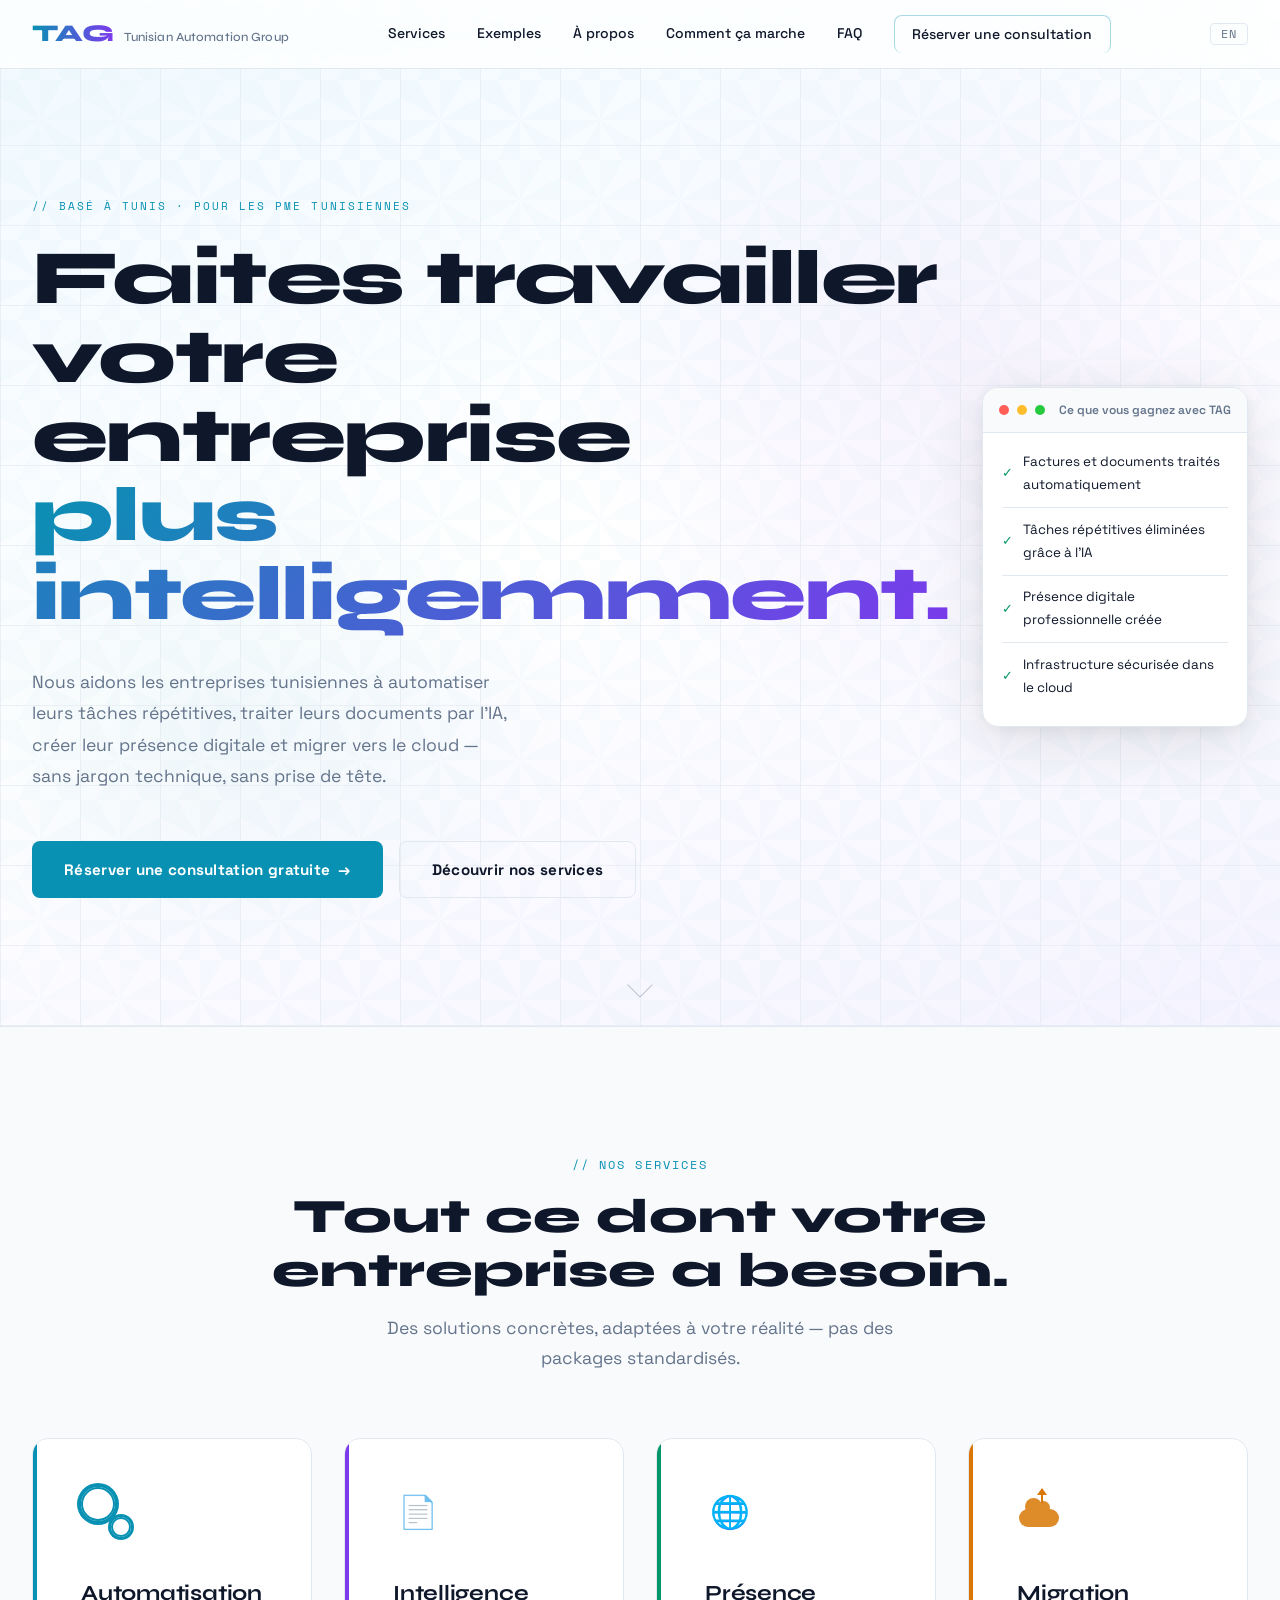
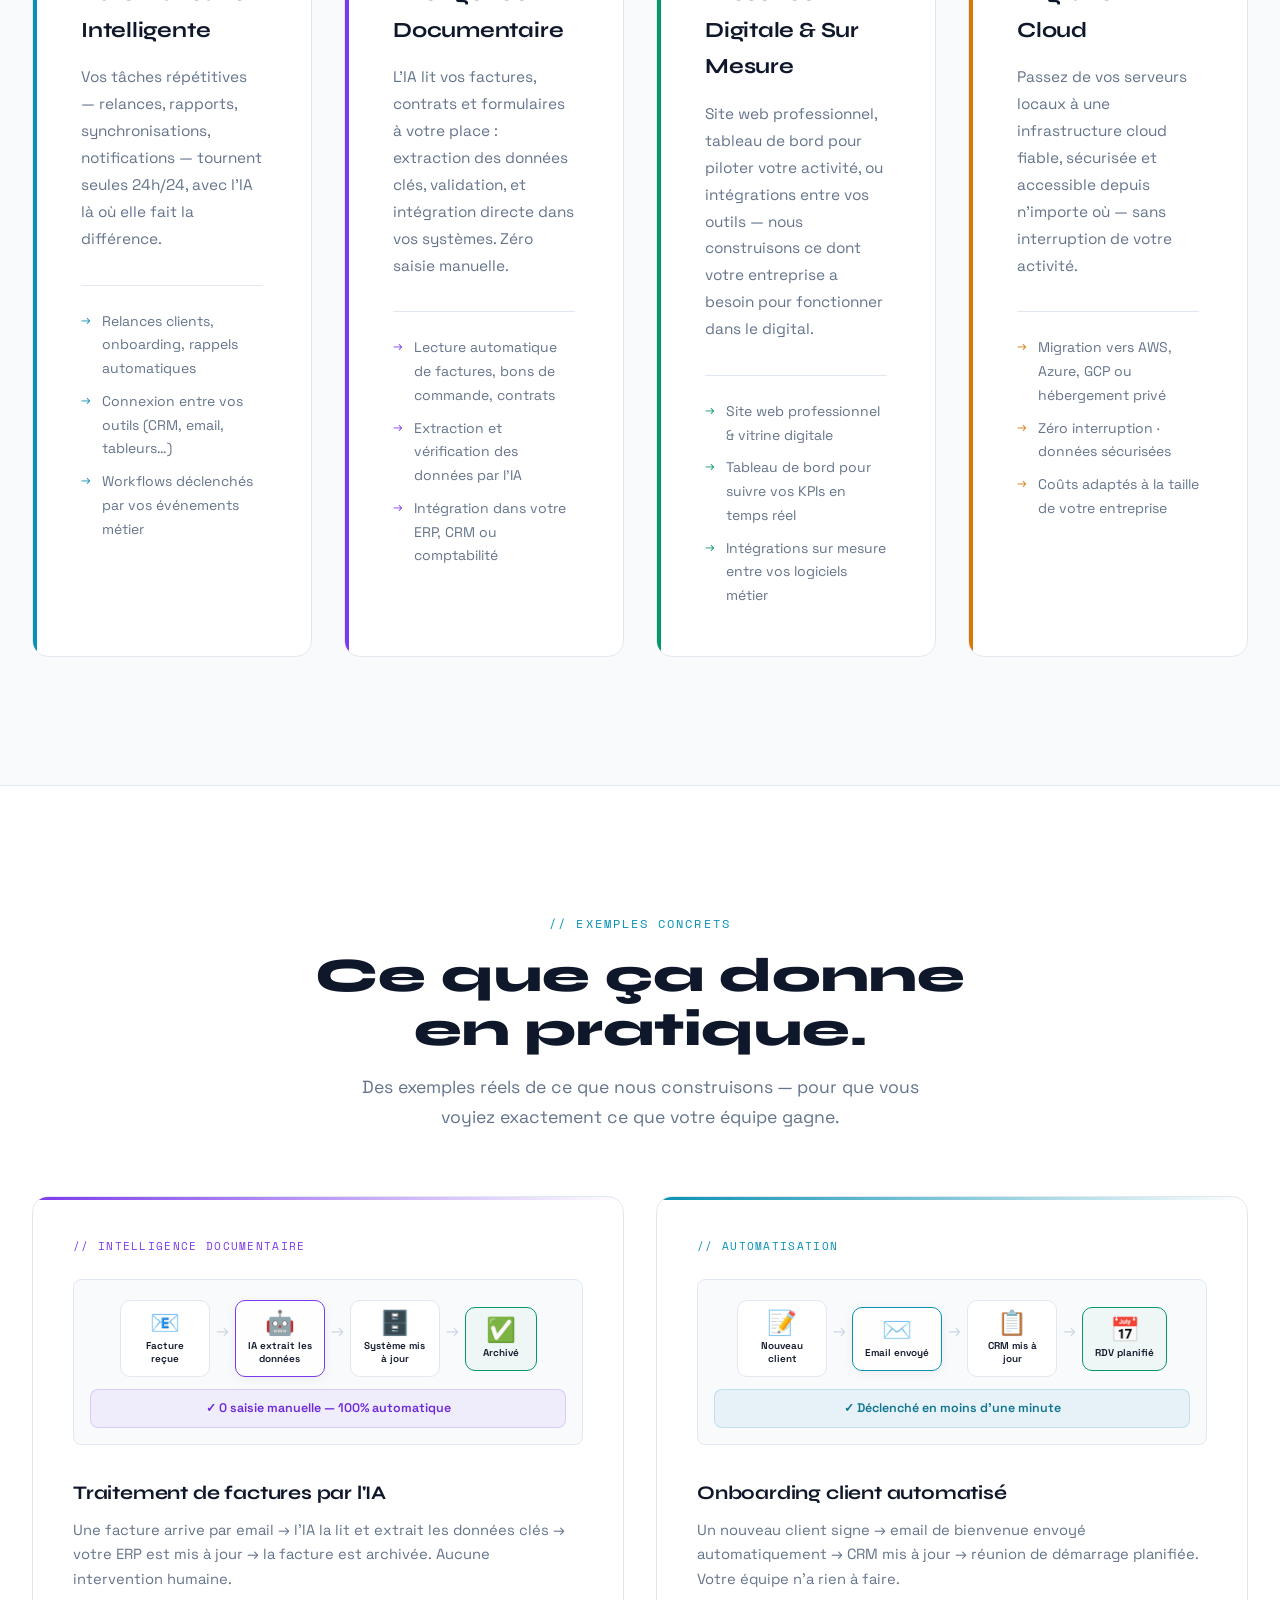
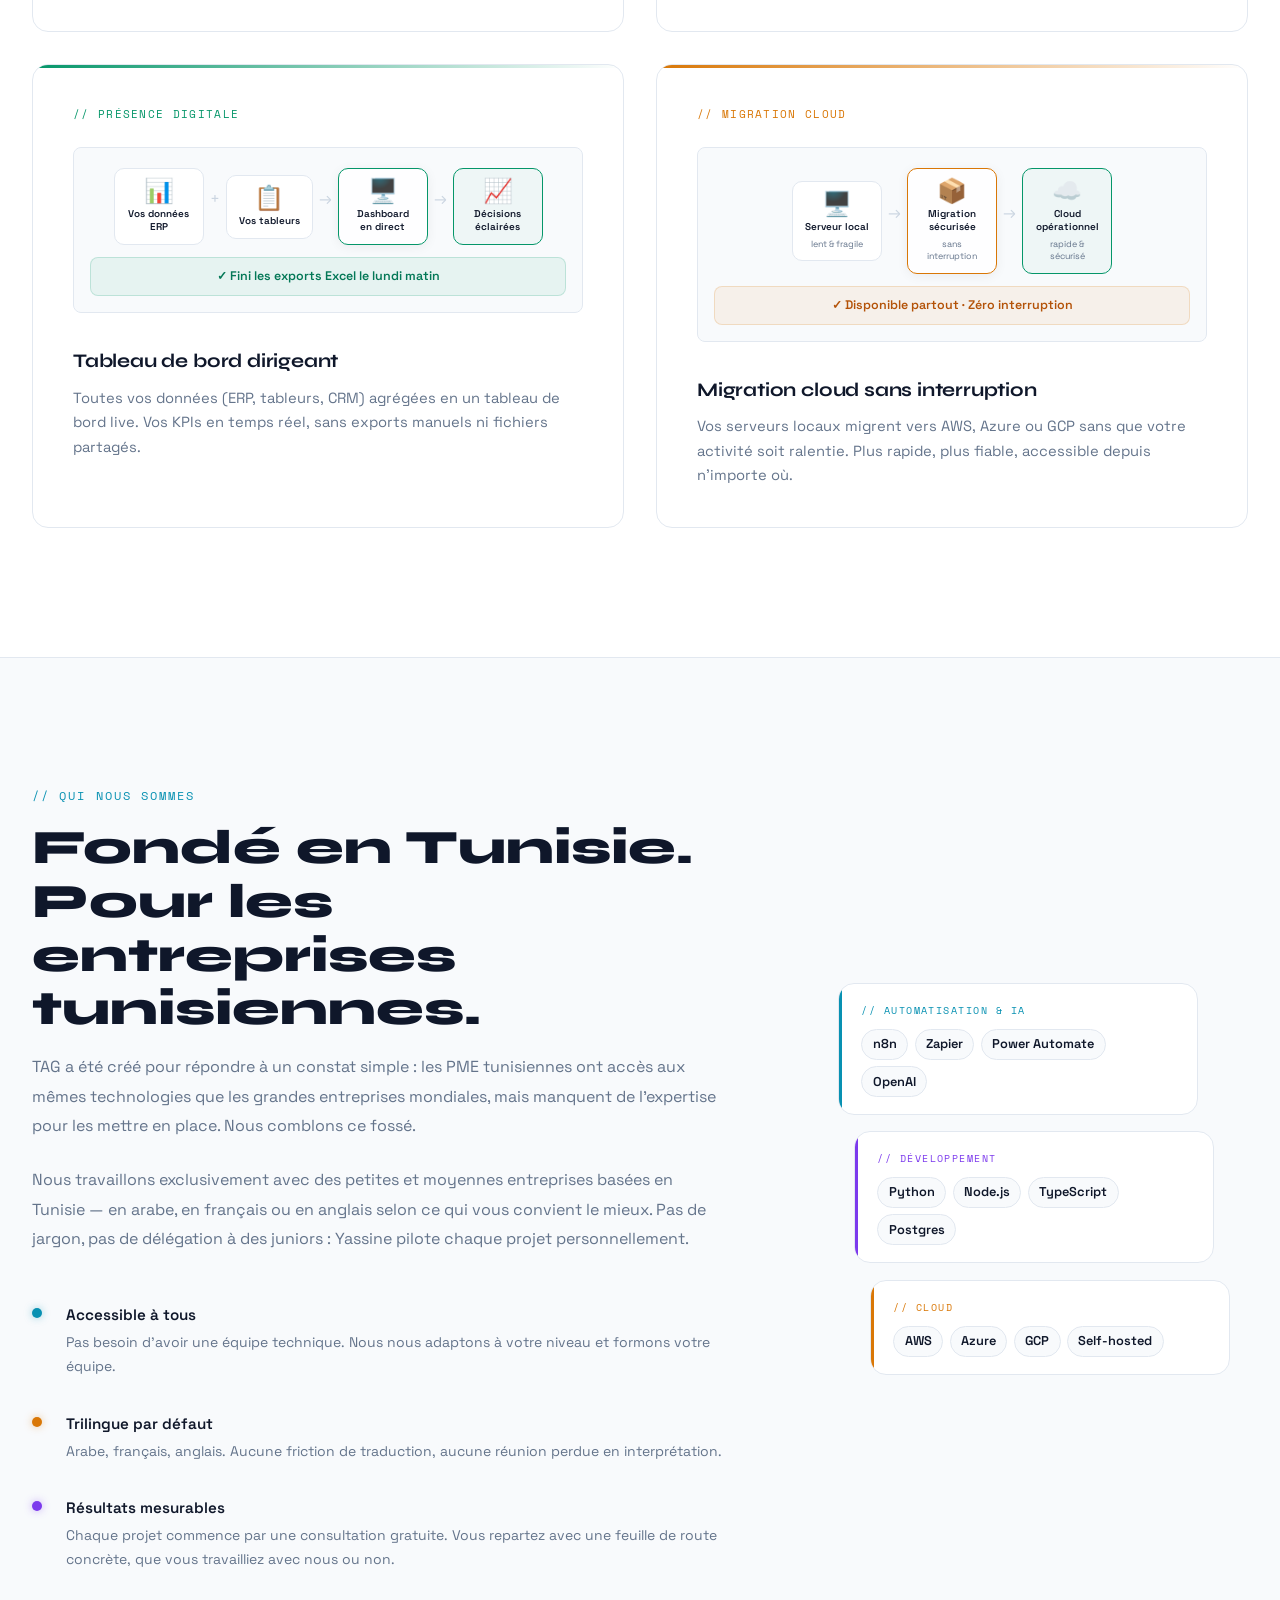
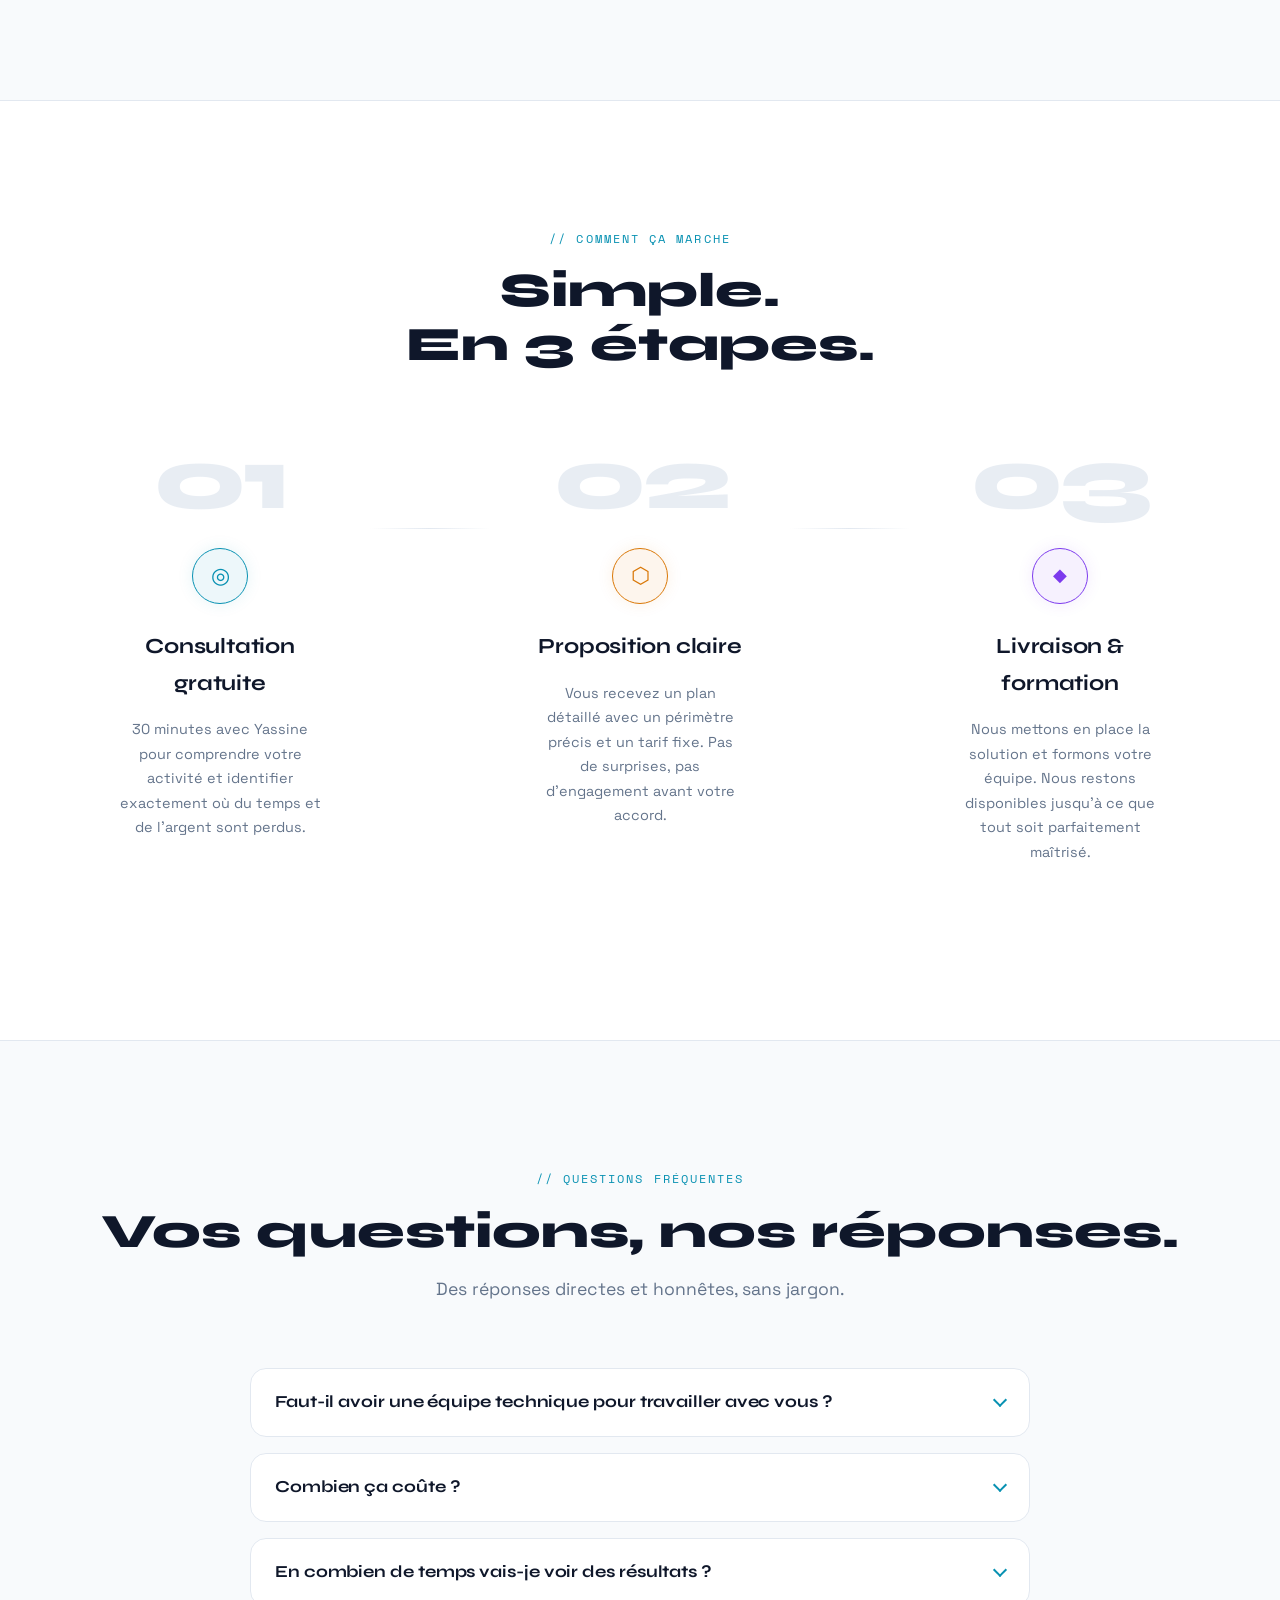
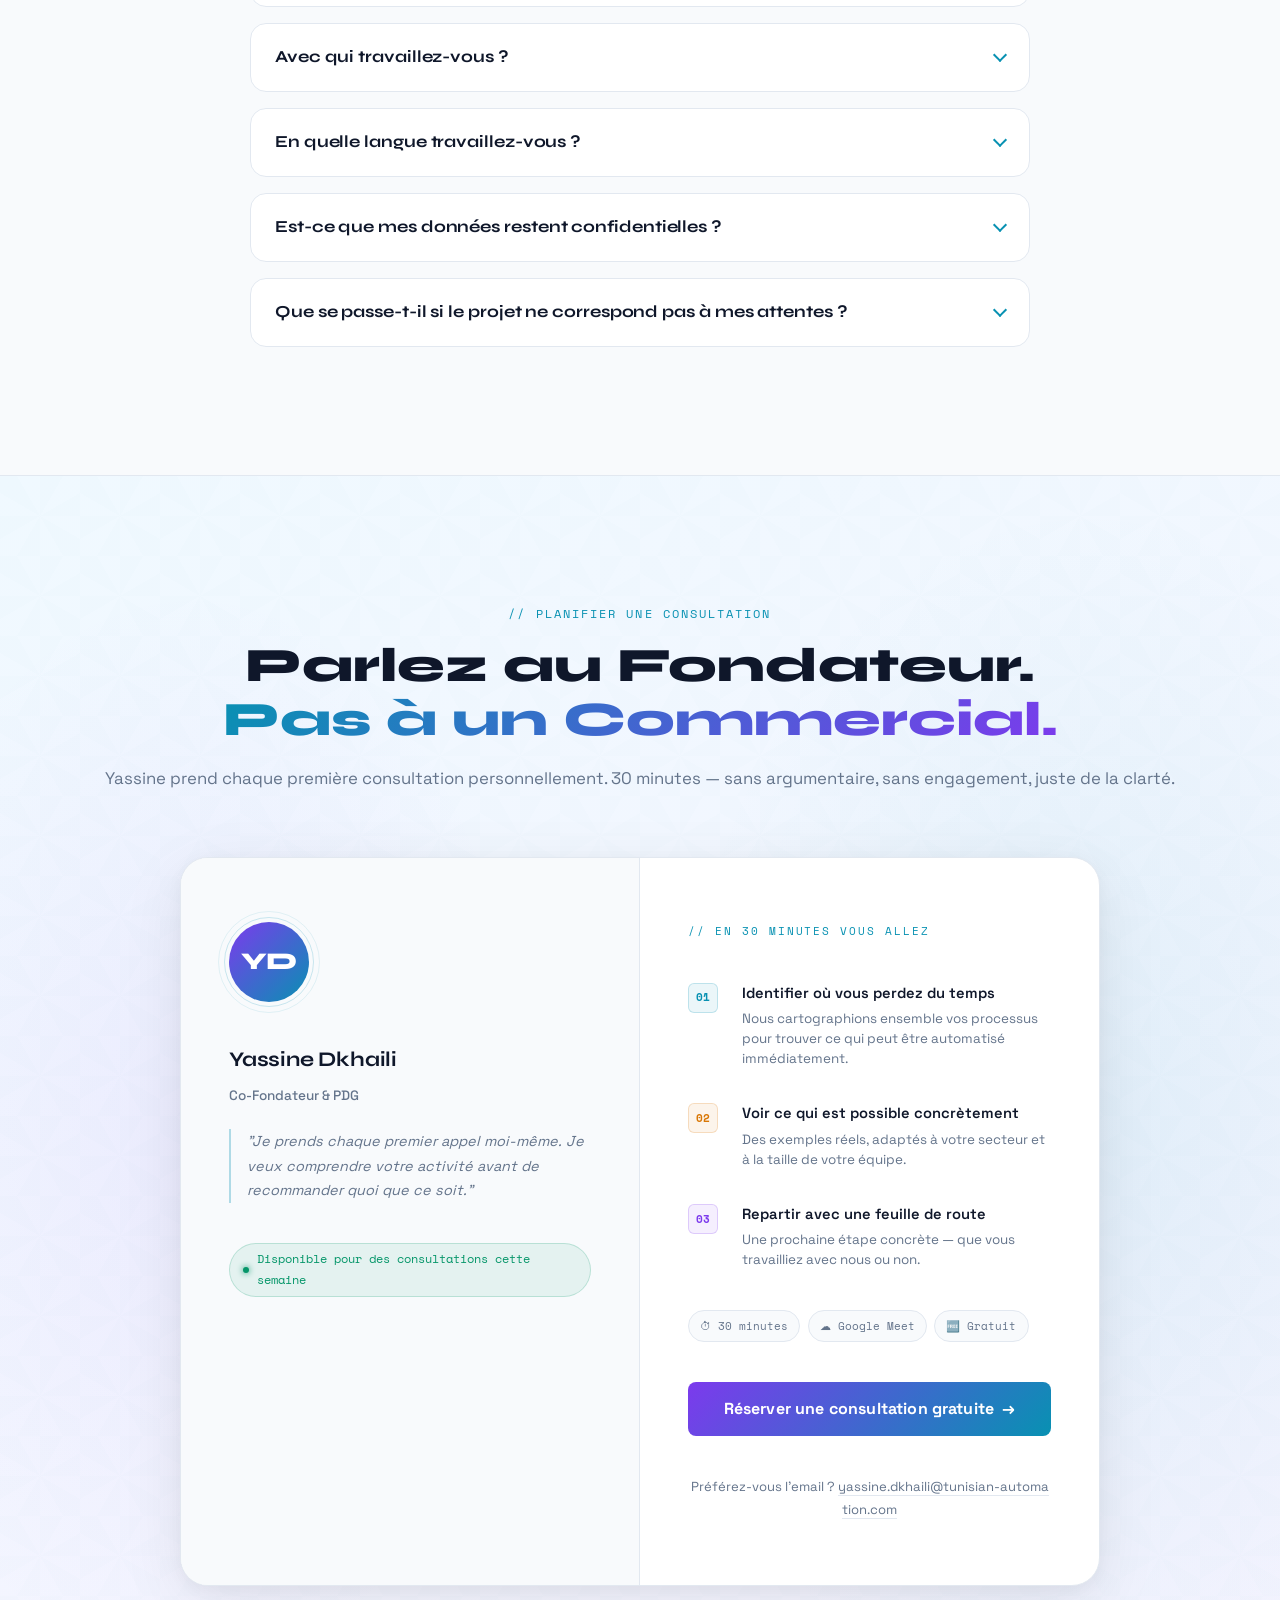
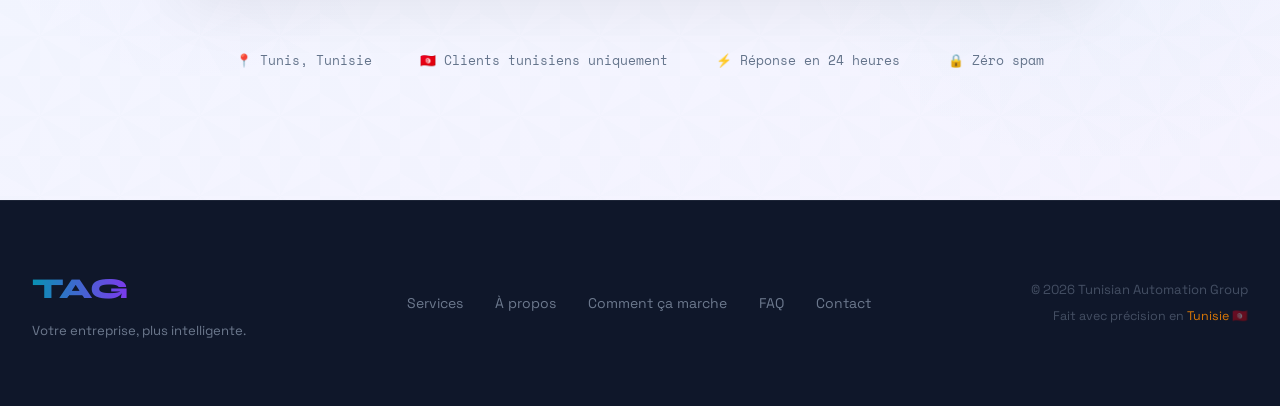
==== commit 202cf831: "Redesign site for non-technical audience — light theme, 4 pillars, simple demos Replaces dark cyber " ====
--- a/index.html
+++ b/index.html
@@ -11,10 +11,10 @@
   </script>
   <meta charset="UTF-8">
   <meta name="viewport" content="width=device-width, initial-scale=1.0">
-  <meta name="description" content="Tunisian Automation Group — Automatisation des workflows, intégrations sur mesure et migration cloud pour les PME tunisiennes.">
-  <meta name="theme-color" content="#070B14">
+  <meta name="description" content="Tunisian Automation Group — Automatisation intelligente, traitement de documents par l'IA, création de sites web et migration cloud pour les PME tunisiennes.">
+  <meta name="theme-color" content="#FFFFFF">
   <meta property="og:title" content="Tunisian Automation Group">
-  <meta property="og:description" content="Automatisation des workflows, intégrations sur mesure et migration cloud — conçu en Tunisie, pour les entreprises tunisiennes.">
+  <meta property="og:description" content="Automatisation, intelligence documentaire, digitalisation et cloud — conçu en Tunisie, pour les entreprises tunisiennes.">
   <meta property="og:type" content="website">
   <meta property="og:url" content="https://tunisian-automation.com/">
   <meta name="twitter:card" content="summary_large_image">
@@ -22,7 +22,7 @@
   <link rel="sitemap" type="application/xml" href="/sitemap.xml">
   <meta name="robots" content="index, follow">
   <meta name="author" content="Tunisian Automation Group">
-  <title>Tunisian Automation Group — Automatisation &amp; Intégrations sur Mesure en Tunisie</title>
+  <title>Tunisian Automation Group — Automatisation &amp; Digitalisation pour les PME Tunisiennes</title>
   <link rel="icon" type="image/svg+xml" href="assets/favicon.svg">
   <link rel="icon" type="image/png" sizes="192x192" href="assets/android-chrome-192x192.png">
   <link rel="icon" type="image/png" sizes="512x512" href="assets/android-chrome-512x512.png">
@@ -40,7 +40,7 @@
     "name": "Tunisian Automation Group",
     "alternateName": "TAG",
     "url": "https://tunisian-automation.com",
-    "description": "Workflow automation, bespoke integrations, and cloud migration for small and mid-sized Tunisian businesses.",
+    "description": "Automatisation intelligente, traitement de documents par l'IA, création de sites web et migration cloud pour les PME tunisiennes.",
     "foundingDate": "2026",
     "founder": { "@type": "Person", "name": "Yassine Dkhaili" },
     "address": { "@type": "PostalAddress", "addressCountry": "TN", "addressLocality": "Tunis" },
@@ -71,9 +71,9 @@
       </a>
       <ul class="nav__links" role="list">
         <li><a href="#services" class="nav__link" data-i18n="nav-services">Services</a></li>
-        <li><a href="#demos" class="nav__link" data-i18n="nav-demos">Démos</a></li>
+        <li><a href="#demos" class="nav__link" data-i18n="nav-demos">Exemples</a></li>
         <li><a href="#about" class="nav__link" data-i18n="nav-about">À propos</a></li>
-        <li><a href="#process" class="nav__link" data-i18n="nav-process">Processus</a></li>
+        <li><a href="#process" class="nav__link" data-i18n="nav-process">Comment ça marche</a></li>
         <li><a href="#faq" class="nav__link" data-i18n="nav-faq">FAQ</a></li>
         <li><a href="#contact" class="nav__link nav__link--cta" data-i18n="nav-cta">Réserver une consultation</a></li>
       </ul>
@@ -97,20 +97,20 @@
 
       <div class="container hero__inner">
         <div class="hero__content">
-          <p class="hero__overline" data-i18n="hero-overline">// STUDIO D'AUTOMATISATION BASÉ À TUNIS</p>
+          <p class="hero__overline" data-i18n="hero-overline">// BASÉ À TUNIS · POUR LES PME TUNISIENNES</p>
           <h1 class="hero__headline" data-i18n-html="hero-headline">
-            Automatisez<br>l'Avenir.<br>
-            <span class="hero__headline--accent">Ingéniez<br>le Changement.</span>
+            Faites travailler<br>votre entreprise<br>
+            <span class="hero__headline--accent">plus intelligemment.</span>
           </h1>
           <p class="hero__body" data-i18n="hero-body">
-            Nous aidons les entreprises tunisiennes à automatiser leurs workflows, créer des intégrations sur mesure quand les solutions standards ne suffisent pas, et migrer vers le cloud — avec l'IA là où elle apporte de la valeur, sans elle là où elle n'en apporte pas.
+            Nous aidons les entreprises tunisiennes à automatiser leurs tâches répétitives, traiter leurs documents par l'IA, créer leur présence digitale et migrer vers le cloud — sans jargon technique, sans prise de tête.
           </p>
           <div class="hero__ctas">
             <a href="#contact" class="btn btn--primary">
               <span data-i18n="hero-cta-primary">Réserver une consultation gratuite</span>
               <span class="btn__arrow" aria-hidden="true">→</span>
             </a>
-            <a href="#services" class="btn btn--ghost" data-i18n="hero-cta-ghost">Explorer les services</a>
+            <a href="#services" class="btn btn--ghost" data-i18n="hero-cta-ghost">Découvrir nos services</a>
           </div>
         </div>
 
@@ -120,13 +120,13 @@
               <span class="hero__terminal-dot" style="background:#ff5f56"></span>
               <span class="hero__terminal-dot" style="background:#ffbd2e"></span>
               <span class="hero__terminal-dot" style="background:#27c93f"></span>
-              <span class="hero__terminal-title">automation.sh</span>
+              <span class="hero__terminal-title" data-i18n="hero-term-title">Ce que vous gagnez avec TAG</span>
             </div>
             <div class="hero__terminal-body">
-              <p class="hero__terminal-line hero__terminal-line--1" data-i18n-html="hero-term1"><span class="t-green">✓</span> Workflow mappé &amp; digitalisé</p>
-              <p class="hero__terminal-line hero__terminal-line--2" data-i18n-html="hero-term2"><span class="t-cyan">→</span> Migration cloud en cours</p>
-              <p class="hero__terminal-line hero__terminal-line--3" data-i18n-html="hero-term3"><span class="t-violet">◆</span> Assistant IA connecté</p>
-              <p class="hero__terminal-line hero__terminal-line--4" data-i18n-html="hero-term4"><span class="t-green">✓</span> Équipe formée &amp; livrée</p>
+              <p class="hero__terminal-line hero__terminal-line--1" data-i18n-html="hero-term1"><span class="t-green">✓</span> Factures et documents traités automatiquement</p>
+              <p class="hero__terminal-line hero__terminal-line--2" data-i18n-html="hero-term2"><span class="t-green">✓</span> Tâches répétitives éliminées grâce à l'IA</p>
+              <p class="hero__terminal-line hero__terminal-line--3" data-i18n-html="hero-term3"><span class="t-green">✓</span> Présence digitale professionnelle créée</p>
+              <p class="hero__terminal-line hero__terminal-line--4" data-i18n-html="hero-term4"><span class="t-green">✓</span> Infrastructure sécurisée dans le cloud</p>
             </div>
           </div>
         </div>
@@ -141,13 +141,14 @@
     <section class="services" id="services" aria-labelledby="services-heading">
       <div class="container">
         <div class="section-header">
-          <p class="section-overline" data-i18n="svc-overline">// CE QUE NOUS CONSTRUISONS</p>
-          <h2 id="services-heading" class="section-title" data-i18n-html="svc-title">Trois Piliers.<br>Une Mission.</h2>
-          <p class="section-body" data-i18n="svc-body">Chaque engagement est construit autour de vos goulots d'étranglement spécifiques — pas de forfaits standardisés.</p>
+          <p class="section-overline" data-i18n="svc-overline">// NOS SERVICES</p>
+          <h2 id="services-heading" class="section-title" data-i18n-html="svc-title">Tout ce dont votre<br>entreprise a besoin.</h2>
+          <p class="section-body" data-i18n="svc-body">Des solutions concrètes, adaptées à votre réalité — pas des packages standardisés.</p>
         </div>
 
         <div class="services__grid">
 
+          <!-- Pillar 1 — Automatisation -->
           <article class="service-card service-card--cyan">
             <div class="service-card__glow" aria-hidden="true"></div>
             <div class="service-card__accent"></div>
@@ -157,30 +158,48 @@
                 <div class="icon-gear icon-gear--small"></div>
               </div>
             </div>
-            <h3 class="service-card__title" data-i18n="svc1-title">Automatisation des Workflows</h3>
-            <p class="service-card__body" data-i18n="svc1-body">Nous cartographions vos processus manuels et les reconstruisons sur des plateformes éprouvées comme n8n, Zapier et Power Automate — avec l'IA intégrée là où elle fait vraiment la différence.</p>
+            <h3 class="service-card__title" data-i18n="svc1-title">Automatisation Intelligente</h3>
+            <p class="service-card__body" data-i18n="svc1-body">Vos tâches répétitives — relances, rapports, synchronisations, notifications — tournent seules 24h/24, avec l'IA là où elle fait la différence.</p>
             <ul class="service-card__features" role="list">
-              <li data-i18n="svc1-f1">Cartographie des processus &amp; automatisation par déclencheurs</li>
-              <li data-i18n="svc1-f2">Intégration ERP / CRM / boîte mail / tableurs</li>
-              <li data-i18n="svc1-f3">IA optionnelle : assistants, extraction, routage</li>
+              <li data-i18n="svc1-f1">Relances clients, onboarding, rappels automatiques</li>
+              <li data-i18n="svc1-f2">Connexion entre vos outils (CRM, email, tableurs…)</li>
+              <li data-i18n="svc1-f3">Workflows déclenchés par vos événements métier</li>
             </ul>
           </article>
 
+          <!-- Pillar 2 — Document AI -->
           <article class="service-card service-card--violet">
             <div class="service-card__glow" aria-hidden="true"></div>
             <div class="service-card__accent"></div>
             <div class="service-card__icon" aria-hidden="true">
-              <div class="icon-bespoke" aria-hidden="true"></div>
-            </div>
-            <h3 class="service-card__title" data-i18n="svc2-title">Développements Sur Mesure</h3>
-            <p class="service-card__body" data-i18n="svc2-body">Quand les outils standards atteignent leurs limites, nous codons. Intégrations personnalisées, tableaux de bord internes et pipelines de données reliant les outils déjà utilisés par votre équipe.</p>
+              <div class="icon-doc"></div>
+            </div>
+            <h3 class="service-card__title" data-i18n="svc2-title">Intelligence Documentaire</h3>
+            <p class="service-card__body" data-i18n="svc2-body">L'IA lit vos factures, contrats et formulaires à votre place : extraction des données clés, validation, et intégration directe dans vos systèmes. Zéro saisie manuelle.</p>
             <ul class="service-card__features" role="list">
-              <li data-i18n="svc2-f1">APIs personnalisées &amp; connecteurs système à système</li>
-              <li data-i18n="svc2-f2">Tableaux de bord internes &amp; outils d'administration</li>
-              <li data-i18n="svc2-f3">Pipelines de données &amp; flux de reporting</li>
+              <li data-i18n="svc2-f1">Lecture automatique de factures, bons de commande, contrats</li>
+              <li data-i18n="svc2-f2">Extraction et vérification des données par l'IA</li>
+              <li data-i18n="svc2-f3">Intégration dans votre ERP, CRM ou comptabilité</li>
             </ul>
           </article>
 
+          <!-- Pillar 3 — Digitalisation -->
+          <article class="service-card service-card--emerald">
+            <div class="service-card__glow" aria-hidden="true"></div>
+            <div class="service-card__accent"></div>
+            <div class="service-card__icon" aria-hidden="true">
+              <div class="icon-web"></div>
+            </div>
+            <h3 class="service-card__title" data-i18n="svc3-title">Présence Digitale &amp; Sur Mesure</h3>
+            <p class="service-card__body" data-i18n="svc3-body">Site web professionnel, tableau de bord pour piloter votre activité, ou intégrations entre vos outils — nous construisons ce dont votre entreprise a besoin pour fonctionner dans le digital.</p>
+            <ul class="service-card__features" role="list">
+              <li data-i18n="svc3-f1">Site web professionnel &amp; vitrine digitale</li>
+              <li data-i18n="svc3-f2">Tableau de bord pour suivre vos KPIs en temps réel</li>
+              <li data-i18n="svc3-f3">Intégrations sur mesure entre vos logiciels métier</li>
+            </ul>
+          </article>
+
+          <!-- Pillar 4 — Cloud -->
           <article class="service-card service-card--gold">
             <div class="service-card__glow" aria-hidden="true"></div>
             <div class="service-card__accent"></div>
@@ -190,12 +209,12 @@
                 <div class="icon-cloud__arrow"></div>
               </div>
             </div>
-            <h3 class="service-card__title" data-i18n="svc3-title">Migration Cloud</h3>
-            <p class="service-card__body" data-i18n="svc3-body">Nous planifions et exécutons votre migration vers AWS, Azure ou GCP — ou une infrastructure auto-hébergée si c'est plus adapté. Zéro interruption, sécurisée, dimensionnée à votre budget réel.</p>
+            <h3 class="service-card__title" data-i18n="svc4-title">Migration Cloud</h3>
+            <p class="service-card__body" data-i18n="svc4-body">Passez de vos serveurs locaux à une infrastructure cloud fiable, sécurisée et accessible depuis n'importe où — sans interruption de votre activité.</p>
             <ul class="service-card__features" role="list">
-              <li data-i18n="svc3-f1">Évaluation de l'infrastructure &amp; dimensionnement</li>
-              <li data-i18n="svc3-f2">Lift-and-shift ou refonte cloud-native</li>
-              <li data-i18n="svc3-f3">Option auto-hébergée quand le cloud n'est pas la réponse</li>
+              <li data-i18n="svc4-f1">Migration vers AWS, Azure, GCP ou hébergement privé</li>
+              <li data-i18n="svc4-f2">Zéro interruption · données sécurisées</li>
+              <li data-i18n="svc4-f3">Coûts adaptés à la taille de votre entreprise</li>
             </ul>
           </article>
 
@@ -207,247 +226,133 @@
     <section class="demos" id="demos" aria-labelledby="demos-heading">
       <div class="container">
         <div class="section-header">
-          <p class="section-overline" data-i18n="demo-overline">// EN ACTION</p>
-          <h2 id="demos-heading" class="section-title" data-i18n-html="demo-title">Quelques Choses<br>Que Nous Construisons.</h2>
-          <p class="section-body" data-i18n="demo-body">Exemples illustratifs des workflows, tableaux de bord et migrations que nous livrons — pas des projets clients spécifiques.</p>
+          <p class="section-overline" data-i18n="demo-overline">// EXEMPLES CONCRETS</p>
+          <h2 id="demos-heading" class="section-title" data-i18n-html="demo-title">Ce que ça donne<br>en pratique.</h2>
+          <p class="section-body" data-i18n="demo-body">Des exemples réels de ce que nous construisons — pour que vous voyiez exactement ce que votre équipe gagne.</p>
         </div>
 
         <div class="demos__grid">
 
-          <!-- TILE 1 — Zapier app chain -->
+          <!-- TILE 1 — AI Document processing -->
+          <article class="demo-tile demo-tile--violet">
+            <p class="demo-tile__overline" data-i18n="demo1-overline">// INTELLIGENCE DOCUMENTAIRE</p>
+            <div class="demo-tile__canvas" aria-hidden="true">
+              <div class="demo-flow">
+                <div class="demo-flow__step">
+                  <div class="demo-flow__icon">📧</div>
+                  <span class="demo-flow__label" data-i18n="demo1-s1">Facture reçue</span>
+                </div>
+                <span class="demo-flow__arrow">→</span>
+                <div class="demo-flow__step demo-flow__step--highlight">
+                  <div class="demo-flow__icon">🤖</div>
+                  <span class="demo-flow__label" data-i18n="demo1-s2">IA extrait les données</span>
+                </div>
+                <span class="demo-flow__arrow">→</span>
+                <div class="demo-flow__step">
+                  <div class="demo-flow__icon">🗄️</div>
+                  <span class="demo-flow__label" data-i18n="demo1-s3">Système mis à jour</span>
+                </div>
+                <span class="demo-flow__arrow">→</span>
+                <div class="demo-flow__step demo-flow__step--done">
+                  <div class="demo-flow__icon">✅</div>
+                  <span class="demo-flow__label" data-i18n="demo1-s4">Archivé</span>
+                </div>
+              </div>
+              <div class="demo-result" data-i18n="demo1-result">✓ 0 saisie manuelle — 100% automatique</div>
+            </div>
+            <h3 class="demo-tile__title" data-i18n="demo1-title">Traitement de factures par l'IA</h3>
+            <p class="demo-tile__caption" data-i18n="demo1-caption">Une facture arrive par email → l'IA la lit et extrait les données clés → votre ERP est mis à jour → la facture est archivée. Aucune intervention humaine.</p>
+          </article>
+
+          <!-- TILE 2 — Workflow Automation -->
           <article class="demo-tile demo-tile--cyan">
-            <p class="demo-tile__overline" data-i18n="demo1-overline">// DÉMO · AUTOMATISATION</p>
+            <p class="demo-tile__overline" data-i18n="demo2-overline">// AUTOMATISATION</p>
             <div class="demo-tile__canvas" aria-hidden="true">
-              <div class="demo-zap">
-                <div class="demo-zap__card demo-zap__card--1">
-                  <span class="demo-zap__strip"></span>
-                  <span class="demo-zap__icon">
-                    <svg viewBox="0 0 16 16"><rect x="1.5" y="3" width="13" height="10" rx="1.3" fill="none" stroke="currentColor" stroke-width="1.3"/><path d="M2 4.2 L8 8.7 L14 4.2" fill="none" stroke="currentColor" stroke-width="1.3"/></svg>
-                  </span>
-                  <span class="demo-zap__text">
-                    <span class="demo-zap__title">Gmail</span>
-                    <span class="demo-zap__sub">New email</span>
-                  </span>
-                </div>
-                <div class="demo-zap__arrow demo-zap__arrow--straight">
-                  <span class="demo-zap__line"></span>
-                  <span class="demo-zap__packet demo-zap__packet--a1"></span>
-                  <span class="demo-zap__head"></span>
-                </div>
-                <div class="demo-zap__card demo-zap__card--2">
-                  <span class="demo-zap__strip"></span>
-                  <span class="demo-zap__icon">
-                    <svg viewBox="0 0 16 16"><polygon points="2,3 14,3 9.5,8.5 9.5,13 6.5,13 6.5,8.5" fill="none" stroke="currentColor" stroke-width="1.3" stroke-linejoin="round"/></svg>
-                  </span>
-                  <span class="demo-zap__text">
-                    <span class="demo-zap__title">Filter</span>
-                    <span class="demo-zap__sub">only #urgent</span>
-                  </span>
-                </div>
-                <div class="demo-zap__arrow demo-zap__arrow--split">
-                  <svg viewBox="0 0 40 100" preserveAspectRatio="none">
-                    <path class="demo-zap__line-svg" d="M 2 50 L 20 50 L 20 30 L 38 30" />
-                    <path class="demo-zap__line-svg" d="M 20 50 L 20 70 L 38 70" />
-                    <polygon class="demo-zap__head-svg" points="32,24 40,30 32,36" />
-                    <polygon class="demo-zap__head-svg" points="32,64 40,70 32,76" />
-                  </svg>
-                </div>
-                <div class="demo-zap__stack">
-                  <div class="demo-zap__card demo-zap__card--3">
-                    <span class="demo-zap__strip"></span>
-                    <span class="demo-zap__icon">
-                      <svg viewBox="0 0 16 16"><path d="M3 4 h10 v5 h-6 l-3 3 z" fill="none" stroke="currentColor" stroke-width="1.3" stroke-linejoin="round"/></svg>
-                    </span>
-                    <span class="demo-zap__text">
-                      <span class="demo-zap__title">Slack</span>
-                      <span class="demo-zap__sub">post to #ops</span>
-                    </span>
-                  </div>
-                  <div class="demo-zap__card demo-zap__card--4">
-                    <span class="demo-zap__strip"></span>
-                    <span class="demo-zap__icon">
-                      <svg viewBox="0 0 16 16"><rect x="2" y="3" width="12" height="10" fill="none" stroke="currentColor" stroke-width="1.3"/><line x1="2" y1="6.5" x2="14" y2="6.5" stroke="currentColor" stroke-width="1"/><line x1="2" y1="10" x2="14" y2="10" stroke="currentColor" stroke-width="1"/><line x1="6.5" y1="3" x2="6.5" y2="13" stroke="currentColor" stroke-width="1"/><line x1="10.5" y1="3" x2="10.5" y2="13" stroke="currentColor" stroke-width="1"/></svg>
-                    </span>
-                    <span class="demo-zap__text">
-                      <span class="demo-zap__title">Sheets</span>
-                      <span class="demo-zap__sub">log row</span>
-                    </span>
-                  </div>
-                </div>
-              </div>
-            </div>
-            <h3 class="demo-tile__title" data-i18n="demo1-title">Zapier · chaîne sans code</h3>
-            <p class="demo-tile__caption" data-i18n="demo1-caption">Déclencheur Gmail → filtrer le bruit → distribuer vers Slack et Google Sheet. 10 minutes à construire, 10 heures économisées chaque semaine.</p>
+              <div class="demo-flow">
+                <div class="demo-flow__step">
+                  <div class="demo-flow__icon">📝</div>
+                  <span class="demo-flow__label" data-i18n="demo2-s1">Nouveau client</span>
+                </div>
+                <span class="demo-flow__arrow">→</span>
+                <div class="demo-flow__step demo-flow__step--highlight">
+                  <div class="demo-flow__icon">✉️</div>
+                  <span class="demo-flow__label" data-i18n="demo2-s2">Email envoyé</span>
+                </div>
+                <span class="demo-flow__arrow">→</span>
+                <div class="demo-flow__step">
+                  <div class="demo-flow__icon">📋</div>
+                  <span class="demo-flow__label" data-i18n="demo2-s3">CRM mis à jour</span>
+                </div>
+                <span class="demo-flow__arrow">→</span>
+                <div class="demo-flow__step demo-flow__step--done">
+                  <div class="demo-flow__icon">📅</div>
+                  <span class="demo-flow__label" data-i18n="demo2-s4">RDV planifié</span>
+                </div>
+              </div>
+              <div class="demo-result" data-i18n="demo2-result">✓ Déclenché en moins d'une minute</div>
+            </div>
+            <h3 class="demo-tile__title" data-i18n="demo2-title">Onboarding client automatisé</h3>
+            <p class="demo-tile__caption" data-i18n="demo2-caption">Un nouveau client signe → email de bienvenue envoyé automatiquement → CRM mis à jour → réunion de démarrage planifiée. Votre équipe n'a rien à faire.</p>
           </article>
 
-          <!-- TILE 2 — n8n node canvas -->
-          <article class="demo-tile demo-tile--cyan">
-            <p class="demo-tile__overline" data-i18n="demo2-overline">// DÉMO · AUTOMATISATION</p>
-            <div class="demo-tile__canvas demo-tile__canvas--grid" aria-hidden="true">
-              <div class="demo-n8n">
-                <svg class="demo-n8n__edges" viewBox="0 0 100 100" preserveAspectRatio="none">
-                  <path class="demo-n8n__edge demo-n8n__edge--1" d="M 24 43 C 30 43, 30 20, 37 20" />
-                  <path class="demo-n8n__edge demo-n8n__edge--2" d="M 24 43 L 32 43" />
-                  <path class="demo-n8n__edge demo-n8n__edge--3" d="M 24 43 C 30 43, 30 80, 37 80" />
-                  <path class="demo-n8n__edge demo-n8n__edge--4" d="M 59 20 C 65 20, 65 43, 74 43" />
-                  <path class="demo-n8n__edge demo-n8n__edge--5" d="M 54 43 L 74 43" />
-                  <path class="demo-n8n__edge demo-n8n__edge--6" d="M 59 80 C 65 80, 65 43, 74 43" />
-                </svg>
-                <div class="demo-n8n__node demo-n8n__node--trigger">
-                  <span class="demo-n8n__icon">
-                    <svg viewBox="0 0 12 12"><circle cx="6" cy="6" r="3.5" fill="none" stroke="currentColor" stroke-width="1.2"/><line x1="6" y1="3.5" x2="6" y2="6" stroke="currentColor" stroke-width="1.2"/><line x1="6" y1="6" x2="8" y2="7.5" stroke="currentColor" stroke-width="1.2"/></svg>
-                  </span>
-                  <span class="demo-n8n__text">
-                    <span class="demo-n8n__title">Webhook</span>
-                    <span class="demo-n8n__sub">POST /order</span>
-                  </span>
-                  <span class="demo-n8n__badge">92 ms</span>
-                </div>
-                <div class="demo-n8n__node demo-n8n__node--b1">
-                  <span class="demo-n8n__icon">
-                    <svg viewBox="0 0 12 12"><rect x="2" y="2.5" width="8" height="7" rx="0.8" fill="none" stroke="currentColor" stroke-width="1.1"/><line x1="2" y1="5" x2="10" y2="5" stroke="currentColor" stroke-width="1"/><line x1="5" y1="2.5" x2="5" y2="9.5" stroke="currentColor" stroke-width="1"/></svg>
-                  </span>
-                  <span class="demo-n8n__text">
-                    <span class="demo-n8n__title">Airtable</span>
-                    <span class="demo-n8n__sub">Get records</span>
-                  </span>
-                  <span class="demo-n8n__badge">148 ms</span>
-                </div>
-                <div class="demo-n8n__node demo-n8n__node--b2">
-                  <span class="demo-n8n__icon">
-                    <svg viewBox="0 0 12 12"><path d="M2 6 h8 M7 3 L10 6 L7 9" fill="none" stroke="currentColor" stroke-width="1.2" stroke-linejoin="round"/></svg>
-                  </span>
-                  <span class="demo-n8n__text">
-                    <span class="demo-n8n__title">HTTP Request</span>
-                    <span class="demo-n8n__sub">GET /api/orders</span>
-                  </span>
-                  <span class="demo-n8n__badge">124 ms</span>
-                </div>
-                <div class="demo-n8n__node demo-n8n__node--b3">
-                  <span class="demo-n8n__icon">
-                    <svg viewBox="0 0 12 12"><ellipse cx="6" cy="3.5" rx="3.5" ry="1.3" fill="none" stroke="currentColor" stroke-width="1.1"/><path d="M2.5 3.5 V 8.5 C 2.5 9.2 4 9.8 6 9.8 C 8 9.8 9.5 9.2 9.5 8.5 V 3.5" fill="none" stroke="currentColor" stroke-width="1.1"/><path d="M2.5 6 C 2.5 6.7 4 7.1 6 7.1 C 8 7.1 9.5 6.7 9.5 6" fill="none" stroke="currentColor" stroke-width="1.1"/></svg>
-                  </span>
-                  <span class="demo-n8n__text">
-                    <span class="demo-n8n__title">Postgres</span>
-                    <span class="demo-n8n__sub">SELECT *</span>
-                  </span>
-                  <span class="demo-n8n__badge">86 ms</span>
-                </div>
-                <div class="demo-n8n__node demo-n8n__node--merge">
-                  <span class="demo-n8n__icon">
-                    <svg viewBox="0 0 12 12"><rect x="1.5" y="3" width="9" height="6.5" rx="0.8" fill="none" stroke="currentColor" stroke-width="1.2"/><path d="M1.5 4.2 L6 7 L10.5 4.2" fill="none" stroke="currentColor" stroke-width="1.2"/></svg>
-                  </span>
-                  <span class="demo-n8n__text">
-                    <span class="demo-n8n__title">Gmail</span>
-                    <span class="demo-n8n__sub">Send summary</span>
-                  </span>
-                  <span class="demo-n8n__badge">210 ms</span>
-                </div>
-              </div>
-            </div>
-            <h3 class="demo-tile__title" data-i18n="demo2-title">n8n · récupération parallèle &amp; fusion</h3>
-            <p class="demo-tile__caption" data-i18n="demo2-caption">Un webhook déclenche trois requêtes simultanées — Airtable, un endpoint HTTP, Postgres — fusionnées en un seul résumé par email.</p>
+          <!-- TILE 3 — Dashboard / Digitalisation -->
+          <article class="demo-tile demo-tile--emerald">
+            <p class="demo-tile__overline" data-i18n="demo3-overline">// PRÉSENCE DIGITALE</p>
+            <div class="demo-tile__canvas" aria-hidden="true">
+              <div class="demo-flow">
+                <div class="demo-flow__step">
+                  <div class="demo-flow__icon">📊</div>
+                  <span class="demo-flow__label" data-i18n="demo3-s1">Vos données ERP</span>
+                </div>
+                <span class="demo-flow__arrow">+</span>
+                <div class="demo-flow__step">
+                  <div class="demo-flow__icon">📋</div>
+                  <span class="demo-flow__label" data-i18n="demo3-s2">Vos tableurs</span>
+                </div>
+                <span class="demo-flow__arrow">→</span>
+                <div class="demo-flow__step demo-flow__step--highlight">
+                  <div class="demo-flow__icon">🖥️</div>
+                  <span class="demo-flow__label" data-i18n="demo3-s3">Dashboard en direct</span>
+                </div>
+                <span class="demo-flow__arrow">→</span>
+                <div class="demo-flow__step demo-flow__step--done">
+                  <div class="demo-flow__icon">📈</div>
+                  <span class="demo-flow__label" data-i18n="demo3-s4">Décisions éclairées</span>
+                </div>
+              </div>
+              <div class="demo-result" data-i18n="demo3-result">✓ Fini les exports Excel le lundi matin</div>
+            </div>
+            <h3 class="demo-tile__title" data-i18n="demo3-title">Tableau de bord dirigeant</h3>
+            <p class="demo-tile__caption" data-i18n="demo3-caption">Toutes vos données (ERP, tableurs, CRM) agrégées en un tableau de bord live. Vos KPIs en temps réel, sans exports manuels ni fichiers partagés.</p>
           </article>
 
-          <!-- TILE 3 — SAP → Live Dashboard -->
-          <article class="demo-tile demo-tile--violet">
-            <p class="demo-tile__overline" data-i18n="demo3-overline">// DÉMO · SUR MESURE</p>
-            <div class="demo-tile__canvas demo-tile__canvas--grid" aria-hidden="true">
-              <div class="demo-bi">
-                <div class="demo-bi__source">
-                  <span class="demo-bi__source-logo">SAP</span>
-                  <span class="demo-bi__source-sub">ERP</span>
-                  <span class="demo-bi__pipe"><span class="demo-bi__pipe-dot demo-bi__pipe-dot--1"></span><span class="demo-bi__pipe-dot demo-bi__pipe-dot--2"></span><span class="demo-bi__pipe-dot demo-bi__pipe-dot--3"></span></span>
-                </div>
-                <div class="demo-bi__board">
-                  <div class="demo-bi__head">
-                    <span class="demo-bi__head-title">Operations · Live</span>
-                    <span class="demo-bi__head-dot"></span>
-                  </div>
-                  <div class="demo-bi__kpis">
-                    <div class="demo-bi__kpi">
-                      <span class="demo-bi__kpi-label">Orders today</span>
-                      <span class="demo-bi__kpi-num demo-bi__kpi-num--orders"></span>
-                      <span class="demo-bi__kpi-delta">+12%</span>
-                    </div>
-                    <div class="demo-bi__kpi">
-                      <span class="demo-bi__kpi-label">AR aging</span>
-                      <span class="demo-bi__kpi-num demo-bi__kpi-num--ar">€14.2k</span>
-                      <svg class="demo-bi__spark" viewBox="0 0 60 20" preserveAspectRatio="none"><polyline points="0,14 10,11 20,13 30,8 40,10 50,5 60,7" fill="none" stroke="currentColor" stroke-width="1.4" stroke-linejoin="round" stroke-linecap="round"/></svg>
-                    </div>
-                  </div>
-                  <div class="demo-bi__charts">
-                    <div class="demo-bi__line">
-                      <svg viewBox="0 0 180 70" preserveAspectRatio="none">
-                        <line x1="0" y1="60" x2="180" y2="60" stroke="rgba(136,153,187,0.2)" stroke-width="1"/>
-                        <line x1="0" y1="40" x2="180" y2="40" stroke="rgba(136,153,187,0.1)" stroke-width="1" stroke-dasharray="2 3"/>
-                        <line x1="0" y1="20" x2="180" y2="20" stroke="rgba(136,153,187,0.1)" stroke-width="1" stroke-dasharray="2 3"/>
-                        <polyline class="demo-bi__line-path" points="4,48 30,40 56,44 82,28 108,32 134,18 160,22 176,10" fill="none" stroke="#7B2FFF" stroke-width="1.8" stroke-linejoin="round" stroke-linecap="round"/>
-                        <polygon class="demo-bi__line-fill" points="4,48 30,40 56,44 82,28 108,32 134,18 160,22 176,10 176,60 4,60" fill="url(#demo-bi-grad)"/>
-                        <defs>
-                          <linearGradient id="demo-bi-grad" x1="0" y1="0" x2="0" y2="1">
-                            <stop offset="0%" stop-color="#7B2FFF" stop-opacity="0.35"/>
-                            <stop offset="100%" stop-color="#7B2FFF" stop-opacity="0"/>
-                          </linearGradient>
-                        </defs>
-                      </svg>
-                      <div class="demo-bi__axis"><span>L</span><span>M</span><span>M</span><span>J</span><span>V</span><span>S</span><span>D</span></div>
-                    </div>
-                    <div class="demo-bi__bars">
-                      <span class="demo-bi__bar-label">Top SKU</span>
-                      <div class="demo-bi__bars-row">
-                        <span class="demo-bi__bar demo-bi__bar--1"></span>
-                        <span class="demo-bi__bar demo-bi__bar--2"></span>
-                        <span class="demo-bi__bar demo-bi__bar--3"></span>
-                        <span class="demo-bi__bar demo-bi__bar--4"></span>
-                        <span class="demo-bi__bar demo-bi__bar--5"></span>
-                      </div>
-                    </div>
-                  </div>
-                </div>
-              </div>
-            </div>
-            <h3 class="demo-tile__title" data-i18n="demo3-title">SAP → Tableau de Bord Live</h3>
-            <p class="demo-tile__caption" data-i18n="demo3-caption">Panneau en lecture seule tirant les données de SAP sur un calendrier. KPIs, courbes de tendance, top SKU — plus d'exports CSV à 2h du matin.</p>
-          </article>
-
-          <!-- TILE 4 — Cloud migration architecture -->
+          <!-- TILE 4 — Cloud Migration -->
           <article class="demo-tile demo-tile--gold">
-            <p class="demo-tile__overline" data-i18n="demo4-overline">// DÉMO · CLOUD</p>
-            <div class="demo-tile__canvas demo-tile__canvas--grid" aria-hidden="true">
-              <div class="demo-mig">
-                <div class="demo-mig__stage">
-                  <div class="demo-mig__box demo-mig__box--src">
-                    <span class="demo-mig__box-label">ON-PREM</span>
-                    <span class="demo-mig__rack"><span class="demo-mig__rack-led"></span>App Server</span>
-                    <span class="demo-mig__rack"><span class="demo-mig__rack-led"></span>Database</span>
-                    <span class="demo-mig__rack"><span class="demo-mig__rack-led"></span>File Share</span>
-                  </div>
-                  <div class="demo-mig__stream" aria-hidden="true">
-                    <span class="demo-mig__packet demo-mig__packet--1"></span>
-                    <span class="demo-mig__packet demo-mig__packet--2"></span>
-                    <span class="demo-mig__packet demo-mig__packet--3"></span>
-                    <span class="demo-mig__packet demo-mig__packet--4"></span>
-                    <span class="demo-mig__packet demo-mig__packet--5"></span>
-                  </div>
-                  <div class="demo-mig__box demo-mig__box--dst">
-                    <span class="demo-mig__box-label">CLOUD VPC</span>
-                    <span class="demo-mig__svc demo-mig__svc--1"><span class="demo-mig__svc-badge">EC2</span>Compute</span>
-                    <span class="demo-mig__svc demo-mig__svc--2"><span class="demo-mig__svc-badge">RDS</span>Database</span>
-                    <span class="demo-mig__svc demo-mig__svc--3"><span class="demo-mig__svc-badge">S3</span>Storage</span>
-                  </div>
-                </div>
-                <div class="demo-mig__progress">
-                  <span class="demo-mig__step demo-mig__step--1" data-i18n="mig-step1">Évaluer</span>
-                  <span class="demo-mig__step demo-mig__step--2" data-i18n="mig-step2">Migrer</span>
-                  <span class="demo-mig__step demo-mig__step--3" data-i18n="mig-step3">Optimiser</span>
-                  <span class="demo-mig__bar"></span>
-                </div>
-                <div class="demo-mig__platforms">AWS · AZURE · GCP · SELF-HOSTED</div>
-              </div>
-            </div>
-            <h3 class="demo-tile__title" data-i18n="demo4-title">Migration Cloud · par phases</h3>
-            <p class="demo-tile__caption" data-i18n="demo4-caption">Les serveurs on-prem migrent vers un VPC cloud en phases évaluation-migration-optimisation. AWS, Azure, GCP — ou auto-hébergé si c'est le bon choix.</p>
+            <p class="demo-tile__overline" data-i18n="demo4-overline">// MIGRATION CLOUD</p>
+            <div class="demo-tile__canvas" aria-hidden="true">
+              <div class="demo-flow">
+                <div class="demo-flow__step">
+                  <div class="demo-flow__icon">🖥️</div>
+                  <span class="demo-flow__label" data-i18n="demo4-s1">Serveur local</span>
+                  <span class="demo-flow__sublabel" data-i18n="demo4-s1b">lent &amp; fragile</span>
+                </div>
+                <span class="demo-flow__arrow">→</span>
+                <div class="demo-flow__step demo-flow__step--highlight">
+                  <div class="demo-flow__icon">📦</div>
+                  <span class="demo-flow__label" data-i18n="demo4-s2">Migration sécurisée</span>
+                  <span class="demo-flow__sublabel" data-i18n="demo4-s2b">sans interruption</span>
+                </div>
+                <span class="demo-flow__arrow">→</span>
+                <div class="demo-flow__step demo-flow__step--done">
+                  <div class="demo-flow__icon">☁️</div>
+                  <span class="demo-flow__label" data-i18n="demo4-s3">Cloud opérationnel</span>
+                  <span class="demo-flow__sublabel" data-i18n="demo4-s3b">rapide &amp; sécurisé</span>
+                </div>
+              </div>
+              <div class="demo-result" data-i18n="demo4-result">✓ Disponible partout · Zéro interruption</div>
+            </div>
+            <h3 class="demo-tile__title" data-i18n="demo4-title">Migration cloud sans interruption</h3>
+            <p class="demo-tile__caption" data-i18n="demo4-caption">Vos serveurs locaux migrent vers AWS, Azure ou GCP sans que votre activité soit ralentie. Plus rapide, plus fiable, accessible depuis n'importe où.</p>
           </article>
 
         </div>
@@ -459,19 +364,19 @@
       <div class="container about__inner">
         <div class="about__content">
           <p class="section-overline t-gold" data-i18n="about-overline">// QUI NOUS SOMMES</p>
-          <h2 id="about-heading" class="section-title" data-i18n-html="about-title">Fondé en Tunisie.<br>Construit pour le Monde.</h2>
+          <h2 id="about-heading" class="section-title" data-i18n-html="about-title">Fondé en Tunisie.<br>Pour les entreprises tunisiennes.</h2>
           <p class="about__body" data-i18n="about-body1">
-            TAG a été fondé par des ingénieurs et technologues qui ont grandi à la croisée de l'ingéniosité méditerranéenne et de la technologie mondiale. Nous allions la rigueur du génie logiciel mondial à l'esprit entrepreneurial nord-africain.
+            TAG a été créé pour répondre à un constat simple : les PME tunisiennes ont accès aux mêmes technologies que les grandes entreprises mondiales, mais manquent de l'expertise pour les mettre en place. Nous comblons ce fossé.
           </p>
           <p class="about__body" data-i18n="about-body2">
-            Nous travaillons exclusivement avec des petites et moyennes entreprises basées en Tunisie — des startups ambitieuses aux opérateurs établis — les aidant à aller plus vite, évoluer plus intelligemment et adopter les outils déjà utilisés par les équipes mondiales.
+            Nous travaillons exclusivement avec des petites et moyennes entreprises basées en Tunisie — en arabe, en français ou en anglais selon ce qui vous convient le mieux. Pas de jargon, pas de délégation à des juniors : Yassine pilote chaque projet personnellement.
           </p>
           <div class="about__proofs">
             <div class="about__proof">
               <div class="about__proof-icon about__proof-icon--cyan" aria-hidden="true"></div>
               <div>
-                <strong data-i18n="about-p1-strong">Pratiques d'ingénierie de classe mondiale</strong>
-                <p data-i18n="about-p1-p">Nous construisons aux mêmes standards que les grandes sociétés cloud, adaptés aux équipes tunisiennes.</p>
+                <strong data-i18n="about-p1-strong">Accessible à tous</strong>
+                <p data-i18n="about-p1-p">Pas besoin d'avoir une équipe technique. Nous nous adaptons à votre niveau et formons votre équipe.</p>
               </div>
             </div>
             <div class="about__proof">
@@ -484,8 +389,8 @@
             <div class="about__proof">
               <div class="about__proof-icon about__proof-icon--violet" aria-hidden="true"></div>
               <div>
-                <strong data-i18n="about-p3-strong">Dirigé par le fondateur</strong>
-                <p data-i18n="about-p3-p">Yassine pilote personnellement chaque engagement. Pas de délégation à des juniors, pas de relais commerciaux.</p>
+                <strong data-i18n="about-p3-strong">Résultats mesurables</strong>
+                <p data-i18n="about-p3-p">Chaque projet commence par une consultation gratuite. Vous repartez avec une feuille de route concrète, que vous travailliez avec nous ou non.</p>
               </div>
             </div>
           </div>
@@ -494,15 +399,15 @@
         <div class="about__visual" aria-hidden="true">
           <div class="about__stack">
             <div class="about__stack-card about__stack-card--cyan">
-              <span class="about__stack-label" data-i18n="about-stack1">// AUTOMATISATION</span>
+              <span class="about__stack-label" data-i18n="about-stack1">// AUTOMATISATION & IA</span>
               <div class="about__stack-tools">
-                <span>n8n</span><span>Zapier</span><span>Power Automate</span>
+                <span>n8n</span><span>Zapier</span><span>Power Automate</span><span>OpenAI</span>
               </div>
             </div>
             <div class="about__stack-card about__stack-card--violet">
-              <span class="about__stack-label" data-i18n="about-stack2">// COUCHE IA</span>
+              <span class="about__stack-label" data-i18n="about-stack2">// DÉVELOPPEMENT</span>
               <div class="about__stack-tools">
-                <span>OpenAI</span><span>Anthropic</span><span>LangChain</span><span>Copilot</span>
+                <span>Python</span><span>Node.js</span><span>TypeScript</span><span>Postgres</span>
               </div>
             </div>
             <div class="about__stack-card about__stack-card--gold">
@@ -521,7 +426,7 @@
       <div class="container">
         <div class="section-header">
           <p class="section-overline" data-i18n="proc-overline">// COMMENT ÇA MARCHE</p>
-          <h2 id="process-heading" class="section-title" data-i18n-html="proc-title">De la Découverte<br>au Déploiement</h2>
+          <h2 id="process-heading" class="section-title" data-i18n-html="proc-title">Simple.<br>En 3 étapes.</h2>
         </div>
 
         <div class="process__steps">
@@ -531,8 +436,8 @@
             <div class="process__step-icon" aria-hidden="true">
               <div class="picon-discover"></div>
             </div>
-            <h3 class="process__step-title" data-i18n="proc-s1-title">Découverte</h3>
-            <p class="process__step-body" data-i18n="proc-s1-body">Une consultation gratuite de 30 minutes avec l'équipe. Nous comprenons vos goulots d'étranglement avant de proposer la moindre solution.</p>
+            <h3 class="process__step-title" data-i18n="proc-s1-title">Consultation gratuite</h3>
+            <p class="process__step-body" data-i18n="proc-s1-body">30 minutes avec Yassine pour comprendre votre activité et identifier exactement où du temps et de l'argent sont perdus.</p>
           </div>
 
           <div class="process__connector" aria-hidden="true"></div>
@@ -542,8 +447,8 @@
             <div class="process__step-icon" aria-hidden="true">
               <div class="picon-design"></div>
             </div>
-            <h3 class="process__step-title" data-i18n="proc-s2-title">Conception</h3>
-            <p class="process__step-body" data-i18n="proc-s2-body">Une feuille de route complète, une architecture technique et une projection ROI — avant que vous vous engagiez d'un seul centime.</p>
+            <h3 class="process__step-title" data-i18n="proc-s2-title">Proposition claire</h3>
+            <p class="process__step-body" data-i18n="proc-s2-body">Vous recevez un plan détaillé avec un périmètre précis et un tarif fixe. Pas de surprises, pas d'engagement avant votre accord.</p>
           </div>
 
           <div class="process__connector" aria-hidden="true"></div>
@@ -553,8 +458,8 @@
             <div class="process__step-icon" aria-hidden="true">
               <div class="picon-deploy"></div>
             </div>
-            <h3 class="process__step-title" data-i18n="proc-s3-title">Déploiement</h3>
-            <p class="process__step-body" data-i18n="proc-s3-body">Mise en œuvre par phases avec formation complète de l'équipe. Nous restons jusqu'à ce que votre équipe maîtrise le résultat.</p>
+            <h3 class="process__step-title" data-i18n="proc-s3-title">Livraison &amp; formation</h3>
+            <p class="process__step-body" data-i18n="proc-s3-body">Nous mettons en place la solution et formons votre équipe. Nous restons disponibles jusqu'à ce que tout soit parfaitement maîtrisé.</p>
           </div>
 
         </div>
@@ -566,58 +471,58 @@
       <div class="container">
         <div class="section-header">
           <p class="section-overline" data-i18n="faq-overline">// QUESTIONS FRÉQUENTES</p>
-          <h2 id="faq-heading" class="section-title" data-i18n="faq-title">Avant de Réserver.</h2>
-          <p class="section-body" data-i18n="faq-body">Des réponses directes aux questions les plus fréquentes lors du premier appel.</p>
+          <h2 id="faq-heading" class="section-title" data-i18n="faq-title">Vos questions, nos réponses.</h2>
+          <p class="section-body" data-i18n="faq-body">Des réponses directes et honnêtes, sans jargon.</p>
         </div>
 
         <div class="faq__list">
 
           <details class="faq__item">
-            <summary class="faq__q" data-i18n="faq-q1">Avec qui travaillez-vous ?</summary>
+            <summary class="faq__q" data-i18n="faq-q1">Faut-il avoir une équipe technique pour travailler avec vous ?</summary>
             <div class="faq__a">
-              <p data-i18n="faq-a1">Les petites et moyennes entreprises basées en Tunisie. Nous choisissons délibérément de ne pas travailler en dehors de la Tunisie — c'est un choix de concentration qui maintient nos tarifs, fuseaux horaires et langues de travail adaptés aux clients locaux.</p>
+              <p data-i18n="faq-a1">Pas du tout. La majorité de nos clients n'ont aucun profil technique. Nous nous adaptons entièrement à votre niveau et formons vos équipes sur les outils livrés. L'objectif : que votre équipe soit autonome à la fin du projet.</p>
             </div>
           </details>
 
           <details class="faq__item">
             <summary class="faq__q" data-i18n="faq-q2">Combien ça coûte ?</summary>
             <div class="faq__a">
-              <p data-i18n="faq-a2">Il n'y a pas de prix fixe — le périmètre détermine le coût. L'appel de découverte est toujours gratuit. Après avoir compris votre problème, vous recevez une proposition écrite avec un périmètre et un tarif fixes avant le début de quoi que ce soit.</p>
+              <p data-i18n="faq-a2">La consultation de découverte est toujours gratuite. Après avoir compris votre besoin, vous recevez une proposition écrite avec un périmètre et un prix fixes — avant de vous engager. Pas de frais cachés, pas de mauvaises surprises.</p>
             </div>
           </details>
 
           <details class="faq__item">
-            <summary class="faq__q" data-i18n="faq-q3">Combien de temps avant de voir des résultats ?</summary>
+            <summary class="faq__q" data-i18n="faq-q3">En combien de temps vais-je voir des résultats ?</summary>
             <div class="faq__a">
-              <p data-i18n="faq-a3">La plupart des automatisations de workflow commencent à générer un ROI dans les 30 à 60 jours. Les migrations cloud plus importantes sont planifiées sur 2 à 6 mois pour que votre équipe ne soit jamais bloquée à attendre une bascule brutale.</p>
+              <p data-i18n="faq-a3">Pour l'automatisation et le traitement de documents, les premiers résultats sont visibles en 2 à 4 semaines. Les projets de migration cloud ou de développement plus conséquents sont planifiés sur 1 à 3 mois pour ne jamais bloquer votre activité.</p>
             </div>
           </details>
 
           <details class="faq__item">
-            <summary class="faq__q" data-i18n="faq-q4">Et si nous n'avons personne de technique dans notre équipe ?</summary>
+            <summary class="faq__q" data-i18n="faq-q4">Avec qui travaillez-vous ?</summary>
             <div class="faq__a">
-              <p data-i18n="faq-a4">C'est exactement l'intérêt. Chaque engagement inclut une formation et une documentation pour que votre équipe maîtrise les outils sans avoir besoin d'un ingénieur en interne. Nous restons jusqu'à ce que la transmission soit solide.</p>
+              <p data-i18n="faq-a4">Exclusivement avec des petites et moyennes entreprises basées en Tunisie. Ce choix nous permet de maintenir des tarifs adaptés au marché local, d'être disponibles dans vos fuseaux horaires et de travailler dans votre langue.</p>
             </div>
           </details>
 
           <details class="faq__item">
-            <summary class="faq__q" data-i18n="faq-q5">Travaillez-vous en arabe et en français, ou uniquement en anglais ?</summary>
+            <summary class="faq__q" data-i18n="faq-q5">En quelle langue travaillez-vous ?</summary>
             <div class="faq__a">
-              <p data-i18n="faq-a5">Les trois. Réunions, documents, formation — dans la langue la plus facile pour votre équipe. La plupart de notre travail est réalisé en arabe et en français, avec l'anglais pour les livrables techniques.</p>
+              <p data-i18n="faq-a5">Arabe, français et anglais. Réunions, documents, formation — dans la langue la plus facile pour votre équipe. La majorité de notre travail se fait en arabe et en français.</p>
             </div>
           </details>
 
           <details class="faq__item">
-            <summary class="faq__q" data-i18n="faq-q6">Sur quelles plateformes et outils travaillez-vous ?</summary>
+            <summary class="faq__q" data-i18n="faq-q6">Est-ce que mes données restent confidentielles ?</summary>
             <div class="faq__a">
-              <p data-i18n="faq-a6">Automatisation des workflows : n8n, Zapier, Power Automate. Développements sur mesure : Python, Node.js, TypeScript, Postgres. Cloud : AWS, Azure, GCP — ou une configuration auto-hébergée propre quand le cloud n'est pas la bonne réponse. Couche IA : OpenAI, Anthropic, LangChain, Copilot. Nous choisissons l'outil adapté à vos contraintes — pas celui dont nous avons le plus de factures.</p>
+              <p data-i18n="faq-a6">Oui. Toutes les données de vos documents et processus sont traitées en toute confidentialité. Nous pouvons signer un accord de confidentialité (NDA) avant même de commencer la consultation si vous le souhaitez.</p>
             </div>
           </details>
 
           <details class="faq__item">
-            <summary class="faq__q" data-i18n="faq-q7">Et si le projet ne se passe pas comme prévu ?</summary>
+            <summary class="faq__q" data-i18n="faq-q7">Que se passe-t-il si le projet ne correspond pas à mes attentes ?</summary>
             <div class="faq__a">
-              <p data-i18n="faq-a7">Le travail payant ne commence qu'après l'appel de découverte gratuit et une proposition écrite délimitée. Si le périmètre s'avère incorrect, nous l'ajustons avant votre engagement. Pas d'engagements longs, pas de renouvellements surprises.</p>
+              <p data-i18n="faq-a7">Le travail payant ne commence qu'après une proposition écrite que vous avez validée. Si le périmètre évolue, nous l'ajustons ensemble avant d'avancer. Pas d'engagement long, pas de renouvellement automatique.</p>
             </div>
           </details>
 
@@ -651,7 +556,7 @@
               <h3 class="booking__name">Yassine Dkhaili</h3>
               <p class="booking__role" data-i18n="book-role">Co-Fondateur &amp; PDG</p>
               <blockquote class="booking__quote" data-i18n="book-quote">
-                "Je prends chaque premier appel moi-même. Je veux comprendre votre entreprise avant de recommander le moindre outil."
+                "Je prends chaque premier appel moi-même. Je veux comprendre votre activité avant de recommander quoi que ce soit."
               </blockquote>
             </div>
 
@@ -664,21 +569,21 @@
           <div class="booking__divider" aria-hidden="true"></div>
 
           <div class="booking__action">
-            <p class="booking__action-label" data-i18n="book-action-label">// LA SESSION DE 30 MIN</p>
+            <p class="booking__action-label" data-i18n="book-action-label">// EN 30 MINUTES VOUS ALLEZ</p>
 
             <div class="booking__details">
               <div class="booking__detail">
                 <span class="booking__detail-num booking__detail-num--cyan">01</span>
                 <div>
-                  <strong data-i18n="book-d1-strong">Diagnostiquer votre goulot d'étranglement</strong>
-                  <p data-i18n="book-d1-p">Nous identifions exactement où le temps et l'argent sont perdus.</p>
+                  <strong data-i18n="book-d1-strong">Identifier où vous perdez du temps</strong>
+                  <p data-i18n="book-d1-p">Nous cartographions ensemble vos processus pour trouver ce qui peut être automatisé immédiatement.</p>
                 </div>
               </div>
               <div class="booking__detail">
                 <span class="booking__detail-num booking__detail-num--gold">02</span>
                 <div>
-                  <strong data-i18n="book-d2-strong">Repérer les gains rapides</strong>
-                  <p data-i18n="book-d2-p">Des automatisations capables de générer un ROI en 30 jours, pas en 6 mois.</p>
+                  <strong data-i18n="book-d2-strong">Voir ce qui est possible concrètement</strong>
+                  <p data-i18n="book-d2-p">Des exemples réels, adaptés à votre secteur et à la taille de votre équipe.</p>
                 </div>
               </div>
               <div class="booking__detail">
@@ -693,21 +598,21 @@
             <div class="booking__meta">
               <span class="booking__pill" data-i18n="book-pill1">⏱ 30 minutes</span>
               <span class="booking__pill" data-i18n="book-pill2">☁ Google Meet</span>
-              <span class="booking__pill" data-i18n="book-pill3">🌍 Tout fuseau horaire</span>
+              <span class="booking__pill" data-i18n="book-pill3">🆓 Gratuit</span>
             </div>
 
             <button
               class="btn btn--booking"
               onclick="Calendly.initPopupWidget({url:'https://calendly.com/yassine-dkhaili-tunisian-automation/30min'});return false;"
-              aria-label="Ouvrir le calendrier pour réserver un appel avec Yassine"
+              aria-label="Ouvrir le calendrier pour réserver une consultation avec Yassine"
             >
-              <span data-i18n="book-cta">Réserver une consultation</span>
+              <span data-i18n="book-cta">Réserver une consultation gratuite</span>
               <span class="btn__arrow" aria-hidden="true">→</span>
             </button>
 
             <p class="booking__fallback">
               <span data-i18n="book-fallback">Préférez-vous l'email ?</span>
-              <a href="mailto:yassine.dkhaili@tunisian-automation.com?subject=Strategy%20Call%20Request" class="booking__fallback-link">
+              <a href="mailto:yassine.dkhaili@tunisian-automation.com?subject=Demande%20de%20consultation" class="booking__fallback-link">
                 yassine.dkhaili@tunisian-automation.com
               </a>
             </p>
@@ -732,12 +637,12 @@
     <div class="container footer__inner">
       <div class="footer__brand">
         <span class="footer__logo">TAG</span>
-        <p class="footer__tagline" data-i18n="foot-tagline">Automatisez l'Avenir.</p>
+        <p class="footer__tagline" data-i18n="foot-tagline">Votre entreprise, plus intelligente.</p>
       </div>
       <nav class="footer__nav" aria-label="Footer navigation">
         <a href="#services" class="footer__link" data-i18n="foot-services">Services</a>
         <a href="#about" class="footer__link" data-i18n="foot-about">À propos</a>
-        <a href="#process" class="footer__link" data-i18n="foot-process">Processus</a>
+        <a href="#process" class="footer__link" data-i18n="foot-process">Comment ça marche</a>
         <a href="#faq" class="footer__link" data-i18n="foot-faq">FAQ</a>
         <a href="#contact" class="footer__link" data-i18n="foot-contact">Contact</a>
       </nav>
@@ -757,120 +662,133 @@
     var i18n = {
       fr: {
         'nav-services': 'Services',
-        'nav-demos': 'Démos',
+        'nav-demos': 'Exemples',
         'nav-about': 'À propos',
-        'nav-process': 'Processus',
+        'nav-process': 'Comment ça marche',
         'nav-faq': 'FAQ',
         'nav-cta': 'Réserver une consultation',
-        'hero-overline': '// STUDIO D\'AUTOMATISATION BASÉ À TUNIS',
-        'hero-headline': 'Automatisez<br>l\'Avenir.<br><span class="hero__headline--accent">Ingéniez<br>le Changement.</span>',
-        'hero-body': 'Nous aidons les entreprises tunisiennes à automatiser leurs workflows, créer des intégrations sur mesure quand les solutions standards ne suffisent pas, et migrer vers le cloud — avec l\'IA là où elle apporte de la valeur, sans elle là où elle n\'en apporte pas.',
+        'hero-overline': '// BASÉ À TUNIS · POUR LES PME TUNISIENNES',
+        'hero-headline': 'Faites travailler<br>votre entreprise<br><span class="hero__headline--accent">plus intelligemment.</span>',
+        'hero-body': 'Nous aidons les entreprises tunisiennes à automatiser leurs tâches répétitives, traiter leurs documents par l\'IA, créer leur présence digitale et migrer vers le cloud — sans jargon technique, sans prise de tête.',
         'hero-cta-primary': 'Réserver une consultation gratuite',
-        'hero-cta-ghost': 'Explorer les services',
-        'hero-term1': '<span class="t-green">✓</span> Workflow mappé &amp; digitalisé',
-        'hero-term2': '<span class="t-cyan">→</span> Migration cloud en cours',
-        'hero-term3': '<span class="t-violet">◆</span> Assistant IA connecté',
-        'hero-term4': '<span class="t-green">✓</span> Équipe formée &amp; livrée',
-        'svc-overline': '// CE QUE NOUS CONSTRUISONS',
-        'svc-title': 'Trois Piliers.<br>Une Mission.',
-        'svc-body': 'Chaque engagement est construit autour de vos goulots d\'étranglement spécifiques — pas de forfaits standardisés.',
-        'svc1-title': 'Automatisation des Workflows',
-        'svc1-body': 'Nous cartographions vos processus manuels et les reconstruisons sur des plateformes éprouvées comme n8n, Zapier et Power Automate — avec l\'IA intégrée là où elle fait vraiment la différence.',
-        'svc1-f1': 'Cartographie des processus & automatisation par déclencheurs',
-        'svc1-f2': 'Intégration ERP / CRM / boîte mail / tableurs',
-        'svc1-f3': 'IA optionnelle : assistants, extraction, routage',
-        'svc2-title': 'Développements Sur Mesure',
-        'svc2-body': 'Quand les outils standards atteignent leurs limites, nous codons. Intégrations personnalisées, tableaux de bord internes et pipelines de données reliant les outils déjà utilisés par votre équipe.',
-        'svc2-f1': 'APIs personnalisées & connecteurs système à système',
-        'svc2-f2': 'Tableaux de bord internes & outils d\'administration',
-        'svc2-f3': 'Pipelines de données & flux de reporting',
-        'svc3-title': 'Migration Cloud',
-        'svc3-body': 'Nous planifions et exécutons votre migration vers AWS, Azure ou GCP — ou une infrastructure auto-hébergée si c\'est plus adapté. Zéro interruption, sécurisée, dimensionnée à votre budget réel.',
-        'svc3-f1': 'Évaluation de l\'infrastructure & dimensionnement',
-        'svc3-f2': 'Lift-and-shift ou refonte cloud-native',
-        'svc3-f3': 'Option auto-hébergée quand le cloud n\'est pas la réponse',
-        'demo-overline': '// EN ACTION',
-        'demo-title': 'Quelques Choses<br>Que Nous Construisons.',
-        'demo-body': 'Exemples illustratifs des workflows, tableaux de bord et migrations que nous livrons — pas des projets clients spécifiques.',
-        'demo1-overline': '// DÉMO · AUTOMATISATION',
-        'demo1-title': 'Zapier · chaîne sans code',
-        'demo1-caption': 'Déclencheur Gmail → filtrer le bruit → distribuer vers Slack et Google Sheet. 10 minutes à construire, 10 heures économisées chaque semaine.',
-        'demo2-overline': '// DÉMO · AUTOMATISATION',
-        'demo2-title': 'n8n · récupération parallèle & fusion',
-        'demo2-caption': 'Un webhook déclenche trois requêtes simultanées — Airtable, un endpoint HTTP, Postgres — fusionnées en un seul résumé par email.',
-        'demo3-overline': '// DÉMO · SUR MESURE',
-        'demo3-title': 'SAP → Tableau de Bord Live',
-        'demo3-caption': 'Panneau en lecture seule tirant les données de SAP sur un calendrier. KPIs, courbes de tendance, top SKU — plus d\'exports CSV à 2h du matin.',
-        'demo4-overline': '// DÉMO · CLOUD',
-        'demo4-title': 'Migration Cloud · par phases',
-        'demo4-caption': 'Les serveurs on-prem migrent vers un VPC cloud en phases évaluation-migration-optimisation. AWS, Azure, GCP — ou auto-hébergé si c\'est le bon choix.',
-        'mig-step1': 'Évaluer',
-        'mig-step2': 'Migrer',
-        'mig-step3': 'Optimiser',
+        'hero-cta-ghost': 'Découvrir nos services',
+        'hero-term-title': 'Ce que vous gagnez avec TAG',
+        'hero-term1': '<span class="t-green">✓</span> Factures et documents traités automatiquement',
+        'hero-term2': '<span class="t-green">✓</span> Tâches répétitives éliminées grâce à l\'IA',
+        'hero-term3': '<span class="t-green">✓</span> Présence digitale professionnelle créée',
+        'hero-term4': '<span class="t-green">✓</span> Infrastructure sécurisée dans le cloud',
+        'svc-overline': '// NOS SERVICES',
+        'svc-title': 'Tout ce dont votre<br>entreprise a besoin.',
+        'svc-body': 'Des solutions concrètes, adaptées à votre réalité — pas des packages standardisés.',
+        'svc1-title': 'Automatisation Intelligente',
+        'svc1-body': 'Vos tâches répétitives — relances, rapports, synchronisations, notifications — tournent seules 24h/24, avec l\'IA là où elle fait la différence.',
+        'svc1-f1': 'Relances clients, onboarding, rappels automatiques',
+        'svc1-f2': 'Connexion entre vos outils (CRM, email, tableurs…)',
+        'svc1-f3': 'Workflows déclenchés par vos événements métier',
+        'svc2-title': 'Intelligence Documentaire',
+        'svc2-body': 'L\'IA lit vos factures, contrats et formulaires à votre place : extraction des données clés, validation, et intégration directe dans vos systèmes. Zéro saisie manuelle.',
+        'svc2-f1': 'Lecture automatique de factures, bons de commande, contrats',
+        'svc2-f2': 'Extraction et vérification des données par l\'IA',
+        'svc2-f3': 'Intégration dans votre ERP, CRM ou comptabilité',
+        'svc3-title': 'Présence Digitale & Sur Mesure',
+        'svc3-body': 'Site web professionnel, tableau de bord pour piloter votre activité, ou intégrations entre vos outils — nous construisons ce dont votre entreprise a besoin pour fonctionner dans le digital.',
+        'svc3-f1': 'Site web professionnel & vitrine digitale',
+        'svc3-f2': 'Tableau de bord pour suivre vos KPIs en temps réel',
+        'svc3-f3': 'Intégrations sur mesure entre vos logiciels métier',
+        'svc4-title': 'Migration Cloud',
+        'svc4-body': 'Passez de vos serveurs locaux à une infrastructure cloud fiable, sécurisée et accessible depuis n\'importe où — sans interruption de votre activité.',
+        'svc4-f1': 'Migration vers AWS, Azure, GCP ou hébergement privé',
+        'svc4-f2': 'Zéro interruption · données sécurisées',
+        'svc4-f3': 'Coûts adaptés à la taille de votre entreprise',
+        'demo-overline': '// EXEMPLES CONCRETS',
+        'demo-title': 'Ce que ça donne<br>en pratique.',
+        'demo-body': 'Des exemples réels de ce que nous construisons — pour que vous voyiez exactement ce que votre équipe gagne.',
+        'demo1-overline': '// INTELLIGENCE DOCUMENTAIRE',
+        'demo1-s1': 'Facture reçue', 'demo1-s2': 'IA extrait les données', 'demo1-s3': 'Système mis à jour', 'demo1-s4': 'Archivé',
+        'demo1-result': '✓ 0 saisie manuelle — 100% automatique',
+        'demo1-title': 'Traitement de factures par l\'IA',
+        'demo1-caption': 'Une facture arrive par email → l\'IA la lit et extrait les données clés → votre ERP est mis à jour → la facture est archivée. Aucune intervention humaine.',
+        'demo2-overline': '// AUTOMATISATION',
+        'demo2-s1': 'Nouveau client', 'demo2-s2': 'Email envoyé', 'demo2-s3': 'CRM mis à jour', 'demo2-s4': 'RDV planifié',
+        'demo2-result': '✓ Déclenché en moins d\'une minute',
+        'demo2-title': 'Onboarding client automatisé',
+        'demo2-caption': 'Un nouveau client signe → email de bienvenue envoyé automatiquement → CRM mis à jour → réunion de démarrage planifiée. Votre équipe n\'a rien à faire.',
+        'demo3-overline': '// PRÉSENCE DIGITALE',
+        'demo3-s1': 'Vos données ERP', 'demo3-s2': 'Vos tableurs', 'demo3-s3': 'Dashboard en direct', 'demo3-s4': 'Décisions éclairées',
+        'demo3-result': '✓ Fini les exports Excel le lundi matin',
+        'demo3-title': 'Tableau de bord dirigeant',
+        'demo3-caption': 'Toutes vos données (ERP, tableurs, CRM) agrégées en un tableau de bord live. Vos KPIs en temps réel, sans exports manuels ni fichiers partagés.',
+        'demo4-overline': '// MIGRATION CLOUD',
+        'demo4-s1': 'Serveur local', 'demo4-s1b': 'lent & fragile',
+        'demo4-s2': 'Migration sécurisée', 'demo4-s2b': 'sans interruption',
+        'demo4-s3': 'Cloud opérationnel', 'demo4-s3b': 'rapide & sécurisé',
+        'demo4-result': '✓ Disponible partout · Zéro interruption',
+        'demo4-title': 'Migration cloud sans interruption',
+        'demo4-caption': 'Vos serveurs locaux migrent vers AWS, Azure ou GCP sans que votre activité soit ralentie. Plus rapide, plus fiable, accessible depuis n\'importe où.',
         'about-overline': '// QUI NOUS SOMMES',
-        'about-title': 'Fondé en Tunisie.<br>Construit pour le Monde.',
-        'about-body1': 'TAG a été fondé par des ingénieurs et technologues qui ont grandi à la croisée de l\'ingéniosité méditerranéenne et de la technologie mondiale. Nous allions la rigueur du génie logiciel mondial à l\'esprit entrepreneurial nord-africain.',
-        'about-body2': 'Nous travaillons exclusivement avec des petites et moyennes entreprises basées en Tunisie — des startups ambitieuses aux opérateurs établis — les aidant à aller plus vite, évoluer plus intelligemment et adopter les outils déjà utilisés par les équipes mondiales.',
-        'about-p1-strong': 'Pratiques d\'ingénierie de classe mondiale',
-        'about-p1-p': 'Nous construisons aux mêmes standards que les grandes sociétés cloud, adaptés aux équipes tunisiennes.',
+        'about-title': 'Fondé en Tunisie.<br>Pour les entreprises tunisiennes.',
+        'about-body1': 'TAG a été créé pour répondre à un constat simple : les PME tunisiennes ont accès aux mêmes technologies que les grandes entreprises mondiales, mais manquent de l\'expertise pour les mettre en place. Nous comblons ce fossé.',
+        'about-body2': 'Nous travaillons exclusivement avec des petites et moyennes entreprises basées en Tunisie — en arabe, en français ou en anglais selon ce qui vous convient le mieux. Pas de jargon, pas de délégation à des juniors : Yassine pilote chaque projet personnellement.',
+        'about-p1-strong': 'Accessible à tous',
+        'about-p1-p': 'Pas besoin d\'avoir une équipe technique. Nous nous adaptons à votre niveau et formons votre équipe.',
         'about-p2-strong': 'Trilingue par défaut',
         'about-p2-p': 'Arabe, français, anglais. Aucune friction de traduction, aucune réunion perdue en interprétation.',
-        'about-p3-strong': 'Dirigé par le fondateur',
-        'about-p3-p': 'Yassine pilote personnellement chaque engagement. Pas de délégation à des juniors, pas de relais commerciaux.',
-        'about-stack1': '// AUTOMATISATION',
-        'about-stack2': '// COUCHE IA',
+        'about-p3-strong': 'Résultats mesurables',
+        'about-p3-p': 'Chaque projet commence par une consultation gratuite. Vous repartez avec une feuille de route concrète, que vous travailliez avec nous ou non.',
+        'about-stack1': '// AUTOMATISATION & IA',
+        'about-stack2': '// DÉVELOPPEMENT',
         'about-stack3': '// CLOUD',
         'proc-overline': '// COMMENT ÇA MARCHE',
-        'proc-title': 'De la Découverte<br>au Déploiement',
-        'proc-s1-title': 'Découverte',
-        'proc-s1-body': 'Une consultation gratuite de 30 minutes avec l\'équipe. Nous comprenons vos goulots d\'étranglement avant de proposer la moindre solution.',
-        'proc-s2-title': 'Conception',
-        'proc-s2-body': 'Une feuille de route complète, une architecture technique et une projection ROI — avant que vous vous engagiez d\'un seul centime.',
-        'proc-s3-title': 'Déploiement',
-        'proc-s3-body': 'Mise en œuvre par phases avec formation complète de l\'équipe. Nous restons jusqu\'à ce que votre équipe maîtrise le résultat.',
+        'proc-title': 'Simple.<br>En 3 étapes.',
+        'proc-s1-title': 'Consultation gratuite',
+        'proc-s1-body': '30 minutes avec Yassine pour comprendre votre activité et identifier exactement où du temps et de l\'argent sont perdus.',
+        'proc-s2-title': 'Proposition claire',
+        'proc-s2-body': 'Vous recevez un plan détaillé avec un périmètre précis et un tarif fixe. Pas de surprises, pas d\'engagement avant votre accord.',
+        'proc-s3-title': 'Livraison & formation',
+        'proc-s3-body': 'Nous mettons en place la solution et formons votre équipe. Nous restons disponibles jusqu\'à ce que tout soit parfaitement maîtrisé.',
         'faq-overline': '// QUESTIONS FRÉQUENTES',
-        'faq-title': 'Avant de Réserver.',
-        'faq-body': 'Des réponses directes aux questions les plus fréquentes lors de la première consultation.',
-        'faq-q1': 'Avec qui travaillez-vous ?',
-        'faq-a1': 'Les petites et moyennes entreprises basées en Tunisie. Nous choisissons délibérément de ne pas travailler en dehors de la Tunisie — c\'est un choix de concentration qui maintient nos tarifs, fuseaux horaires et langues de travail adaptés aux clients locaux.',
+        'faq-title': 'Vos questions, nos réponses.',
+        'faq-body': 'Des réponses directes et honnêtes, sans jargon.',
+        'faq-q1': 'Faut-il avoir une équipe technique pour travailler avec vous ?',
+        'faq-a1': 'Pas du tout. La majorité de nos clients n\'ont aucun profil technique. Nous nous adaptons entièrement à votre niveau et formons vos équipes sur les outils livrés. L\'objectif : que votre équipe soit autonome à la fin du projet.',
         'faq-q2': 'Combien ça coûte ?',
-        'faq-a2': 'Il n\'y a pas de prix fixe — le périmètre détermine le coût. La consultation de découverte est toujours gratuite. Après avoir compris votre problème, vous recevez une proposition écrite avec un périmètre et un tarif fixes avant le début de quoi que ce soit.',
-        'faq-q3': 'Combien de temps avant de voir des résultats ?',
-        'faq-a3': 'La plupart des automatisations de workflow commencent à générer un ROI dans les 30 à 60 jours. Les migrations cloud plus importantes sont planifiées sur 2 à 6 mois pour que votre équipe ne soit jamais bloquée à attendre une bascule brutale.',
-        'faq-q4': 'Et si nous n\'avons personne de technique dans notre équipe ?',
-        'faq-a4': 'C\'est exactement l\'intérêt. Chaque engagement inclut une formation et une documentation pour que votre équipe maîtrise les outils sans avoir besoin d\'un ingénieur en interne. Nous restons jusqu\'à ce que la transmission soit solide.',
-        'faq-q5': 'Travaillez-vous en arabe et en français, ou uniquement en anglais ?',
-        'faq-a5': 'Les trois. Réunions, documents, formation — dans la langue la plus facile pour votre équipe. La plupart de notre travail est réalisé en arabe et en français, avec l\'anglais pour les livrables techniques.',
-        'faq-q6': 'Sur quelles plateformes et outils travaillez-vous ?',
-        'faq-a6': 'Automatisation des workflows : n8n, Zapier, Power Automate. Développements sur mesure : Python, Node.js, TypeScript, Postgres. Cloud : AWS, Azure, GCP — ou une configuration auto-hébergée propre quand le cloud n\'est pas la bonne réponse. Couche IA : OpenAI, Anthropic, LangChain, Copilot. Nous choisissons l\'outil adapté à vos contraintes — pas celui dont nous avons le plus de factures.',
-        'faq-q7': 'Et si le projet ne se passe pas comme prévu ?',
-        'faq-a7': 'Le travail payant ne commence qu\'après la consultation de découverte gratuite et une proposition écrite délimitée. Si le périmètre s\'avère incorrect, nous l\'ajustons avant votre engagement. Pas d\'engagements longs, pas de renouvellements surprises.',
+        'faq-a2': 'La consultation de découverte est toujours gratuite. Après avoir compris votre besoin, vous recevez une proposition écrite avec un périmètre et un prix fixes — avant de vous engager. Pas de frais cachés, pas de mauvaises surprises.',
+        'faq-q3': 'En combien de temps vais-je voir des résultats ?',
+        'faq-a3': 'Pour l\'automatisation et le traitement de documents, les premiers résultats sont visibles en 2 à 4 semaines. Les projets de migration cloud ou de développement plus conséquents sont planifiés sur 1 à 3 mois pour ne jamais bloquer votre activité.',
+        'faq-q4': 'Avec qui travaillez-vous ?',
+        'faq-a4': 'Exclusivement avec des petites et moyennes entreprises basées en Tunisie. Ce choix nous permet de maintenir des tarifs adaptés au marché local, d\'être disponibles dans vos fuseaux horaires et de travailler dans votre langue.',
+        'faq-q5': 'En quelle langue travaillez-vous ?',
+        'faq-a5': 'Arabe, français et anglais. Réunions, documents, formation — dans la langue la plus facile pour votre équipe. La majorité de notre travail se fait en arabe et en français.',
+        'faq-q6': 'Est-ce que mes données restent confidentielles ?',
+        'faq-a6': 'Oui. Toutes les données de vos documents et processus sont traitées en toute confidentialité. Nous pouvons signer un accord de confidentialité (NDA) avant même de commencer la consultation si vous le souhaitez.',
+        'faq-q7': 'Que se passe-t-il si le projet ne correspond pas à mes attentes ?',
+        'faq-a7': 'Le travail payant ne commence qu\'après une proposition écrite que vous avez validée. Si le périmètre évolue, nous l\'ajustons ensemble avant d\'avancer. Pas d\'engagement long, pas de renouvellement automatique.',
         'book-overline': '// PLANIFIER UNE CONSULTATION',
         'book-title': 'Parlez au Fondateur.<br><span class="booking__title-accent">Pas à un Commercial.</span>',
         'book-subtitle': 'Yassine prend chaque première consultation personnellement. 30 minutes — sans argumentaire, sans engagement, juste de la clarté.',
         'book-role': 'Co-Fondateur & PDG',
-        'book-quote': '"Je prends chaque première consultation moi-même. Je veux comprendre votre entreprise avant de recommander le moindre outil."',
+        'book-quote': '"Je prends chaque premier appel moi-même. Je veux comprendre votre activité avant de recommander quoi que ce soit."',
         'book-live': 'Disponible pour des consultations cette semaine',
-        'book-action-label': '// LA SESSION DE 30 MIN',
-        'book-d1-strong': 'Diagnostiquer votre goulot d\'étranglement',
-        'book-d1-p': 'Nous identifions exactement où le temps et l\'argent sont perdus.',
-        'book-d2-strong': 'Repérer les gains rapides',
-        'book-d2-p': 'Des automatisations capables de générer un ROI en 30 jours, pas en 6 mois.',
+        'book-action-label': '// EN 30 MINUTES VOUS ALLEZ',
+        'book-d1-strong': 'Identifier où vous perdez du temps',
+        'book-d1-p': 'Nous cartographions ensemble vos processus pour trouver ce qui peut être automatisé immédiatement.',
+        'book-d2-strong': 'Voir ce qui est possible concrètement',
+        'book-d2-p': 'Des exemples réels, adaptés à votre secteur et à la taille de votre équipe.',
         'book-d3-strong': 'Repartir avec une feuille de route',
         'book-d3-p': 'Une prochaine étape concrète — que vous travailliez avec nous ou non.',
         'book-pill1': '⏱ 30 minutes',
         'book-pill2': '☁ Google Meet',
-        'book-pill3': '🌍 Tout fuseau horaire',
-        'book-cta': 'Réserver une consultation',
+        'book-pill3': '🆓 Gratuit',
+        'book-cta': 'Réserver une consultation gratuite',
         'book-fallback': 'Préférez-vous l\'email ?',
         'book-meta1': '📍 Tunis, Tunisie',
         'book-meta2': '🇹🇳 Clients tunisiens uniquement',
         'book-meta3': '⚡ Réponse en 24 heures',
         'book-meta4': '🔒 Zéro spam',
-        'foot-tagline': 'Automatisez l\'Avenir.',
+        'foot-tagline': 'Votre entreprise, plus intelligente.',
         'foot-services': 'Services',
         'foot-about': 'À propos',
-        'foot-process': 'Processus',
+        'foot-process': 'Comment ça marche',
         'foot-faq': 'FAQ',
         'foot-contact': 'Contact',
         'foot-copy': '© 2026 Tunisian Automation Group',
@@ -878,120 +796,133 @@
       },
       en: {
         'nav-services': 'Services',
-        'nav-demos': 'Demos',
+        'nav-demos': 'Examples',
         'nav-about': 'About',
-        'nav-process': 'Process',
+        'nav-process': 'How it works',
         'nav-faq': 'FAQ',
         'nav-cta': 'Book a Call',
-        'hero-overline': '// TUNIS-BASED AUTOMATION STUDIO',
-        'hero-headline': 'Automate<br>the Future.<br><span class="hero__headline--accent">Engineer<br>the Change.</span>',
-        'hero-body': 'We help Tunisian businesses automate workflows, build bespoke integrations where off-the-shelf won\'t do, and migrate to the cloud — with AI where it helps, without it where it doesn\'t.',
+        'hero-overline': '// BASED IN TUNIS · FOR TUNISIAN BUSINESSES',
+        'hero-headline': 'Make your business<br>work<br><span class="hero__headline--accent">smarter.</span>',
+        'hero-body': 'We help Tunisian businesses automate repetitive tasks, process documents with AI, build their digital presence, and migrate to the cloud — no technical jargon, no headaches.',
         'hero-cta-primary': 'Book a Free Call',
-        'hero-cta-ghost': 'Explore Services',
-        'hero-term1': '<span class="t-green">✓</span> Workflow mapped &amp; digitized',
-        'hero-term2': '<span class="t-cyan">→</span> Cloud migration in progress',
-        'hero-term3': '<span class="t-violet">◆</span> AI assistant connected',
-        'hero-term4': '<span class="t-green">✓</span> Team trained &amp; handed off',
-        'svc-overline': '// WHAT WE BUILD',
-        'svc-title': 'Three Pillars.<br>One Mission.',
-        'svc-body': 'Every engagement is built around your specific bottlenecks — not off-the-shelf packages.',
-        'svc1-title': 'Workflow Automation',
-        'svc1-body': 'We map your manual processes and rebuild them on proven platforms like n8n, Zapier, and Power Automate — with AI layered in where it actually moves the needle.',
-        'svc1-f1': 'Process mapping & trigger-based automation',
-        'svc1-f2': 'ERP / CRM / inbox / sheets integration',
-        'svc1-f3': 'Optional AI: assistants, extraction, routing',
-        'svc2-title': 'Bespoke Builds',
-        'svc2-body': 'When off-the-shelf tools hit a wall, we build. Custom integrations, internal dashboards, and data plumbing that connects the tools your team already uses.',
-        'svc2-f1': 'Custom APIs & system-to-system connectors',
-        'svc2-f2': 'Internal dashboards & admin tools',
-        'svc2-f3': 'Data pipelines & reporting flows',
-        'svc3-title': 'Cloud Migration',
-        'svc3-body': 'We plan and execute your move to AWS, Azure, or GCP — or a well-configured self-hosted setup if that\'s the right fit. Zero-downtime, locked-down, and sized to your actual budget.',
-        'svc3-f1': 'Infrastructure assessment & sizing',
-        'svc3-f2': 'Lift-and-shift or cloud-native refactor',
-        'svc3-f3': 'Self-hosted / on-prem option when cloud isn\'t the answer',
-        'demo-overline': '// IN MOTION',
-        'demo-title': 'A Few Things<br>We Build.',
-        'demo-body': 'Illustrative examples of the kinds of workflows, dashboards, and migrations we deliver — not specific client projects.',
-        'demo1-overline': '// DEMO · AUTOMATION',
-        'demo1-title': 'Zapier · no-code chain',
-        'demo1-caption': 'Gmail trigger → filter out noise → fan out to Slack and a Google Sheet. A 10-minute build, a 10-hour weekly saving.',
-        'demo2-overline': '// DEMO · AUTOMATION',
-        'demo2-title': 'n8n · parallel fetch & merge',
-        'demo2-caption': 'A webhook kicks off three queries at once — Airtable, an HTTP endpoint, Postgres — merged into a single email summary.',
-        'demo3-overline': '// DEMO · BESPOKE',
-        'demo3-title': 'SAP → Live Dashboard',
-        'demo3-caption': 'Bespoke read-only panel pulling from SAP on a schedule. KPIs, trend lines, top-SKU breakdown — no more 2am CSV exports.',
-        'demo4-overline': '// DEMO · CLOUD',
-        'demo4-title': 'Cloud Migration · phased',
-        'demo4-caption': 'On-prem racks lift into a cloud VPC in assess-lift-optimize phases. AWS, Azure, GCP — or self-hosted if that\'s the right fit.',
-        'mig-step1': 'Assess',
-        'mig-step2': 'Lift',
-        'mig-step3': 'Optimize',
+        'hero-cta-ghost': 'Explore Our Services',
+        'hero-term-title': 'What you gain with TAG',
+        'hero-term1': '<span class="t-green">✓</span> Invoices and documents processed automatically',
+        'hero-term2': '<span class="t-green">✓</span> Repetitive tasks eliminated with AI',
+        'hero-term3': '<span class="t-green">✓</span> Professional digital presence built',
+        'hero-term4': '<span class="t-green">✓</span> Secure infrastructure in the cloud',
+        'svc-overline': '// OUR SERVICES',
+        'svc-title': 'Everything your<br>business needs.',
+        'svc-body': 'Concrete solutions, tailored to your reality — not off-the-shelf packages.',
+        'svc1-title': 'Intelligent Automation',
+        'svc1-body': 'Your repetitive tasks — follow-ups, reports, syncs, notifications — run on their own 24/7, with AI where it makes a difference.',
+        'svc1-f1': 'Client follow-ups, onboarding, automated reminders',
+        'svc1-f2': 'Connect your tools (CRM, email, spreadsheets…)',
+        'svc1-f3': 'Workflows triggered by your business events',
+        'svc2-title': 'Document Intelligence',
+        'svc2-body': 'AI reads your invoices, contracts, and forms for you: extracting key data, validating, and integrating directly into your systems. Zero manual entry.',
+        'svc2-f1': 'Automatic reading of invoices, orders, contracts',
+        'svc2-f2': 'AI-powered data extraction and verification',
+        'svc2-f3': 'Integration into your ERP, CRM or accounting system',
+        'svc3-title': 'Digital Presence & Custom Builds',
+        'svc3-body': 'Professional website, dashboard to track your business, or integrations between your tools — we build what your business needs to thrive digitally.',
+        'svc3-f1': 'Professional website & digital storefront',
+        'svc3-f2': 'Dashboard to track your KPIs in real time',
+        'svc3-f3': 'Custom integrations between your business software',
+        'svc4-title': 'Cloud Migration',
+        'svc4-body': 'Move from local servers to a reliable, secure cloud infrastructure accessible from anywhere — without interrupting your business.',
+        'svc4-f1': 'Migration to AWS, Azure, GCP or private hosting',
+        'svc4-f2': 'Zero downtime · secured data',
+        'svc4-f3': 'Costs tailored to your business size',
+        'demo-overline': '// CONCRETE EXAMPLES',
+        'demo-title': 'What it looks like<br>in practice.',
+        'demo-body': 'Real examples of what we build — so you can see exactly what your team gains.',
+        'demo1-overline': '// DOCUMENT INTELLIGENCE',
+        'demo1-s1': 'Invoice received', 'demo1-s2': 'AI extracts data', 'demo1-s3': 'System updated', 'demo1-s4': 'Archived',
+        'demo1-result': '✓ 0 manual entry — 100% automatic',
+        'demo1-title': 'AI Invoice Processing',
+        'demo1-caption': 'An invoice arrives by email → AI reads it and extracts the key data → your ERP is updated → the invoice is archived. No human intervention.',
+        'demo2-overline': '// AUTOMATION',
+        'demo2-s1': 'New client', 'demo2-s2': 'Email sent', 'demo2-s3': 'CRM updated', 'demo2-s4': 'Meeting booked',
+        'demo2-result': '✓ Triggered in under one minute',
+        'demo2-title': 'Automated Client Onboarding',
+        'demo2-caption': 'A new client signs → welcome email sent automatically → CRM updated → kickoff meeting scheduled. Your team does nothing.',
+        'demo3-overline': '// DIGITAL PRESENCE',
+        'demo3-s1': 'Your ERP data', 'demo3-s2': 'Your spreadsheets', 'demo3-s3': 'Live dashboard', 'demo3-s4': 'Informed decisions',
+        'demo3-result': '✓ No more Monday morning Excel exports',
+        'demo3-title': 'Executive Dashboard',
+        'demo3-caption': 'All your data (ERP, spreadsheets, CRM) aggregated into a live dashboard. Your KPIs in real time, no manual exports, no shared files.',
+        'demo4-overline': '// CLOUD MIGRATION',
+        'demo4-s1': 'Local server', 'demo4-s1b': 'slow & fragile',
+        'demo4-s2': 'Secure migration', 'demo4-s2b': 'no downtime',
+        'demo4-s3': 'Cloud live', 'demo4-s3b': 'fast & secure',
+        'demo4-result': '✓ Available anywhere · Zero downtime',
+        'demo4-title': 'Zero-Downtime Cloud Migration',
+        'demo4-caption': 'Your local servers migrate to AWS, Azure or GCP without slowing your business. Faster, more reliable, accessible from anywhere.',
         'about-overline': '// WHO WE ARE',
-        'about-title': 'Built in Tunisia.<br>Built for the World.',
-        'about-body1': 'TAG was founded by engineers and technologists who grew up at the crossroads of Mediterranean ingenuity and global technology. We bring world-class software engineering discipline together with North African entrepreneurial drive.',
-        'about-body2': 'We work exclusively with small and mid-sized businesses based in Tunisia — from ambitious startups to established operators — helping them move faster, scale smarter, and adopt the tools global teams already rely on.',
-        'about-p1-strong': 'Global-grade engineering practices',
-        'about-p1-p': 'We build to the same standards the big cloud shops use, adapted for Tunisian teams.',
+        'about-title': 'Built in Tunisia.<br>For Tunisian businesses.',
+        'about-body1': 'TAG was created to address a simple observation: Tunisian SMBs have access to the same technologies as the world\'s largest companies, but lack the expertise to implement them. We bridge that gap.',
+        'about-body2': 'We work exclusively with small and mid-sized businesses based in Tunisia — in Arabic, French or English, whichever suits you best. No jargon, no handoffs to juniors: Yassine personally leads every project.',
+        'about-p1-strong': 'Accessible to everyone',
+        'about-p1-p': 'No technical team needed. We adapt to your level and train your staff on the delivered tools.',
         'about-p2-strong': 'Trilingual by default',
         'about-p2-p': 'Arabic, French, English. No translation friction, no meetings lost in interpretation.',
-        'about-p3-strong': 'Founder-led',
-        'about-p3-p': 'Yassine personally leads every engagement. No junior handoffs, no account-manager relay.',
-        'about-stack1': '// AUTOMATION',
-        'about-stack2': '// AI LAYER',
+        'about-p3-strong': 'Measurable results',
+        'about-p3-p': 'Every project starts with a free consultation. You leave with a concrete roadmap — whether you work with us or not.',
+        'about-stack1': '// AUTOMATION & AI',
+        'about-stack2': '// DEVELOPMENT',
         'about-stack3': '// CLOUD',
         'proc-overline': '// HOW IT WORKS',
-        'proc-title': 'From Discovery<br>to Deployment',
-        'proc-s1-title': 'Discover',
-        'proc-s1-body': 'A free 30-minute call with the team. We learn your bottlenecks before proposing a single solution.',
-        'proc-s2-title': 'Design',
-        'proc-s2-body': 'A full roadmap, technical architecture, and ROI projection — before you commit a single dollar.',
-        'proc-s3-title': 'Deploy',
-        'proc-s3-body': 'Phased implementation with full team training. We stay on until your team owns the outcome.',
+        'proc-title': 'Simple.<br>In 3 steps.',
+        'proc-s1-title': 'Free Consultation',
+        'proc-s1-body': '30 minutes with Yassine to understand your business and pinpoint exactly where time and money are being lost.',
+        'proc-s2-title': 'Clear Proposal',
+        'proc-s2-body': 'You receive a detailed plan with a precise scope and fixed price. No surprises, no commitment before your approval.',
+        'proc-s3-title': 'Delivery & Training',
+        'proc-s3-body': 'We implement the solution and train your team. We stay available until everything is fully mastered.',
         'faq-overline': '// COMMON QUESTIONS',
-        'faq-title': 'Before You Book.',
-        'faq-body': 'Straight answers to what most people ask on the first call.',
-        'faq-q1': 'Who do you work with?',
-        'faq-a1': 'Small and mid-sized businesses based in Tunisia. We\'re deliberately not taking on work outside Tunisia — it\'s a focus choice that keeps our pricing, timezones, and working languages realistic for local clients.',
-        'faq-q2': 'How much does this cost?',
-        'faq-a2': 'There\'s no fixed price — scope drives cost. The discovery call is always free. After we understand your bottleneck, you get a written proposal with a fixed scope and a fixed fee before anything starts.',
+        'faq-title': 'Your questions, our answers.',
+        'faq-body': 'Straight, honest answers — no jargon.',
+        'faq-q1': 'Do I need a technical team to work with you?',
+        'faq-a1': 'Not at all. Most of our clients have no technical background. We adapt entirely to your level and train your teams on the delivered tools. The goal: your team is fully autonomous by the end of the project.',
+        'faq-q2': 'How much does it cost?',
+        'faq-a2': 'The discovery consultation is always free. After understanding your needs, you receive a written proposal with a precise scope and fixed price — before you commit. No hidden fees, no bad surprises.',
         'faq-q3': 'How long until I see results?',
-        'faq-a3': 'Most workflow automations start delivering ROI within 30–60 days. Larger cloud migrations are phased over 2–6 months so your team is never stuck waiting on a big-bang cutover.',
-        'faq-q4': 'What if we don\'t have anyone technical on our team?',
-        'faq-a4': 'That\'s exactly the point. Every engagement includes training and documentation so your team owns the tools without needing an engineer on staff. We stay on until the handoff is solid.',
-        'faq-q5': 'Do you work in Arabic and French, or only English?',
-        'faq-a5': 'All three. Meetings, documents, training — whichever is easiest for your team. Most of our work is done in a mix of Arabic and French, with English for technical artifacts.',
-        'faq-q6': 'What platforms and tools do you work with?',
-        'faq-a6': 'Workflow automation: n8n, Zapier, Power Automate. Bespoke builds: Python, Node.js, TypeScript, Postgres. Cloud: AWS, Azure, GCP — or a clean self-hosted setup when cloud isn\'t the right answer. AI layer: OpenAI, Anthropic, LangChain, Copilot. We pick the tool that fits your constraints — not the one we have the most invoices from.',
-        'faq-q7': 'What if the project doesn\'t work out?',
-        'faq-a7': 'Paid work only starts after the free discovery call and a scoped, written proposal. If the scope turns out wrong, we adjust before you commit. No long lock-ins, no surprise renewals.',
+        'faq-a3': 'For automation and document processing, first results are visible within 2 to 4 weeks. Larger cloud migration or development projects are planned over 1 to 3 months so your business is never blocked.',
+        'faq-q4': 'Who do you work with?',
+        'faq-a4': 'Exclusively small and mid-sized businesses based in Tunisia. This choice lets us keep pricing adapted to the local market, be available in your time zones, and work in your language.',
+        'faq-q5': 'What languages do you work in?',
+        'faq-a5': 'Arabic, French, and English. Meetings, documents, training — in whichever language is easiest for your team. Most of our work is done in Arabic and French.',
+        'faq-q6': 'Is my data kept confidential?',
+        'faq-a6': 'Yes. All data from your documents and processes is handled with full confidentiality. We can sign an NDA before even starting the consultation if you prefer.',
+        'faq-q7': 'What if the project doesn\'t meet my expectations?',
+        'faq-a7': 'Paid work only starts after a written proposal you have approved. If the scope changes, we adjust it together before moving forward. No long lock-ins, no automatic renewals.',
         'book-overline': '// SCHEDULE A CALL',
         'book-title': 'Talk to the Founder.<br><span class="booking__title-accent">Not a Sales Rep.</span>',
         'book-subtitle': 'Yassine takes every first call personally. 30 minutes — no pitch, no commitment, just clarity.',
         'book-role': 'Co-Founder & CEO',
-        'book-quote': '"I take every first call myself. I want to understand your business before we recommend a single tool."',
+        'book-quote': '"I take every first call myself. I want to understand your business before recommending anything."',
         'book-live': 'Taking calls this week',
-        'book-action-label': '// THE 30-MIN SESSION',
-        'book-d1-strong': 'Diagnose your bottleneck',
-        'book-d1-p': 'We pinpoint exactly where time and money are being lost.',
-        'book-d2-strong': 'Spot quick wins',
-        'book-d2-p': 'Automations that can deliver ROI in 30 days, not 6 months.',
+        'book-action-label': '// IN 30 MINUTES YOU WILL',
+        'book-d1-strong': 'Identify where you\'re losing time',
+        'book-d1-p': 'We map your processes together to find what can be automated immediately.',
+        'book-d2-strong': 'See what\'s concretely possible',
+        'book-d2-p': 'Real examples, adapted to your industry and team size.',
         'book-d3-strong': 'Leave with a roadmap',
         'book-d3-p': 'A concrete next step — whether you work with us or not.',
         'book-pill1': '⏱ 30 minutes',
         'book-pill2': '☁ Google Meet',
-        'book-pill3': '🌍 Any timezone',
-        'book-cta': 'Book a Call',
+        'book-pill3': '🆓 Free',
+        'book-cta': 'Book a Free Call',
         'book-fallback': 'Prefer email?',
         'book-meta1': '📍 Tunis, Tunisia',
         'book-meta2': '🇹🇳 Tunisian clients only',
         'book-meta3': '⚡ Response within 24 hours',
         'book-meta4': '🔒 No spam, ever',
-        'foot-tagline': 'Automate the Future.',
+        'foot-tagline': 'Your business, smarter.',
         'foot-services': 'Services',
         'foot-about': 'About',
-        'foot-process': 'Process',
+        'foot-process': 'How it works',
         'foot-faq': 'FAQ',
         'foot-contact': 'Contact',
         'foot-copy': '© 2026 Tunisian Automation Group',
@@ -1045,7 +976,6 @@
     }
 
     /* ── Nav shrink on scroll ── */
-    var reduceMotion = window.matchMedia('(prefers-reduced-motion: reduce)').matches;
     var nav = document.querySelector('.nav');
     var onScroll = function () {
       if (window.scrollY > 40) nav.classList.add('nav--scrolled');
@@ -1055,6 +985,7 @@
     onScroll();
 
     /* ── Scroll-triggered reveals ── */
+    var reduceMotion = window.matchMedia('(prefers-reduced-motion: reduce)').matches;
     var revealTargets = document.querySelectorAll(
       '.service-card, .demo-tile, .about__content > *, .about__stack-card, .process__step, .faq__item'
     );
--- a/style.css
+++ b/style.css
@@ -2,16 +2,17 @@
    1. Design Tokens
    ===================================================== */
 :root {
-  --color-bg:           #070B14;
-  --color-surface:      #0D1526;
-  --color-surface-2:    #111D35;
-  --color-border:       #1E2E4A;
-  --color-cyan:         #00E5FF;
-  --color-gold:         #F0A500;
-  --color-violet:       #7B2FFF;
-  --color-text-primary: #F0F4FF;
-  --color-text-muted:   #8899BB;
-  --color-green:        #27c93f;
+  --color-bg:           #FFFFFF;
+  --color-surface:      #F8FAFC;
+  --color-surface-2:    #F1F5F9;
+  --color-border:       #E2E8F0;
+  --color-cyan:         #0891B2;
+  --color-gold:         #D97706;
+  --color-violet:       #7C3AED;
+  --color-emerald:      #059669;
+  --color-text-primary: #0F172A;
+  --color-text-muted:   #64748B;
+  --color-green:        #059669;
 
   --font-display: 'Syne', sans-serif;
   --font-body:    'Space Grotesk', sans-serif;
@@ -64,10 +65,11 @@
 /* =====================================================
    3. Utility
    ===================================================== */
-.t-cyan   { color: var(--color-cyan); }
-.t-gold   { color: var(--color-gold); }
-.t-violet { color: var(--color-violet); }
-.t-green  { color: var(--color-green); }
+.t-cyan    { color: var(--color-cyan); }
+.t-gold    { color: var(--color-gold); }
+.t-violet  { color: var(--color-violet); }
+.t-emerald { color: var(--color-emerald); }
+.t-green   { color: var(--color-green); }
 
 /* =====================================================
    4. Layout
@@ -131,7 +133,7 @@
 
 .btn--primary {
   background: var(--color-cyan);
-  color: var(--color-bg);
+  color: #ffffff;
   position: relative;
   overflow: hidden;
 }
@@ -141,15 +143,15 @@
   top: 0; bottom: 0;
   left: -60%;
   width: 40%;
-  background: linear-gradient(90deg, transparent, rgba(255,255,255,0.45), transparent);
+  background: linear-gradient(90deg, transparent, rgba(255,255,255,0.35), transparent);
   transform: skewX(-20deg);
   transition: left 0.6s var(--ease-out-expo);
   pointer-events: none;
 }
 .btn--primary:hover::after { left: 120%; }
 .btn--primary:hover {
-  background: #33ecff;
-  box-shadow: 0 0 32px rgba(0,229,255,0.3);
+  background: #0e7490;
+  box-shadow: 0 8px 24px rgba(8,145,178,0.25);
   transform: translateY(-2px);
 }
 .btn--primary > * { position: relative; z-index: 1; }
@@ -160,7 +162,7 @@
   border: 1.5px solid var(--color-border);
 }
 .btn--ghost:hover {
-  border-color: rgba(0,229,255,0.5);
+  border-color: var(--color-cyan);
   color: var(--color-cyan);
   transform: translateY(-2px);
 }
@@ -178,20 +180,20 @@
   position: fixed;
   top: 0; left: 0; right: 0;
   z-index: 100;
-  background: rgba(7,11,20,0.8);
+  background: rgba(255,255,255,0.92);
   border-bottom: 1px solid var(--color-border);
-  transition: background 0.3s ease, border-color 0.3s ease;
+  transition: background 0.3s ease, box-shadow 0.3s ease;
 }
 
 .nav--scrolled {
-  border-bottom-color: rgba(0,229,255,0.18);
+  box-shadow: 0 1px 16px rgba(0,0,0,0.07);
 }
 
 .nav--scrolled .nav__inner { height: 56px; }
 
 @supports (backdrop-filter: blur(1px)) {
   .nav {
-    background: rgba(7,11,20,0.55);
+    background: rgba(255,255,255,0.8);
     -webkit-backdrop-filter: blur(20px) saturate(180%);
     backdrop-filter: blur(20px) saturate(180%);
   }
@@ -246,19 +248,19 @@
 
 .nav__link--cta {
   color: var(--color-cyan);
-  border: 1px solid rgba(0,229,255,0.35);
+  border: 1px solid rgba(8,145,178,0.35);
   padding: 0.42rem 1.1rem;
   border-radius: var(--radius-sm);
   transition: var(--transition);
 }
 .nav__link--cta:hover {
-  background: rgba(0,229,255,0.09);
-  border-color: rgba(0,229,255,0.6);
+  background: rgba(8,145,178,0.07);
+  border-color: var(--color-cyan);
 }
 
 .lang-toggle {
   background: transparent;
-  border: 1px solid rgba(0,229,255,0.25);
+  border: 1px solid var(--color-border);
   color: var(--color-text-muted);
   font-family: var(--font-mono);
   font-size: 0.72rem;
@@ -284,6 +286,7 @@
   align-items: center;
   padding-top: 68px;
   overflow: hidden;
+  background: linear-gradient(160deg, #F0F9FF 0%, #FFFFFF 50%, #F5F3FF 100%);
 }
 
 .hero__bg-zellige {
@@ -292,7 +295,7 @@
   background:
     repeating-conic-gradient(
       from 0deg at 50% 50%,
-      rgba(0,229,255,0.013) 0deg 30deg,
+      rgba(8,145,178,0.018) 0deg 30deg,
       transparent 30deg 60deg
     );
   background-size: 80px 80px;
@@ -302,25 +305,19 @@
   position: absolute;
   inset: 0;
   background:
-    radial-gradient(ellipse 65% 65% at 72% 38%, rgba(123,47,255,0.2) 0%, transparent 65%),
-    radial-gradient(ellipse 45% 45% at 18% 72%, rgba(0,229,255,0.07) 0%, transparent 60%);
+    radial-gradient(ellipse 55% 60% at 75% 35%, rgba(124,58,237,0.06) 0%, transparent 60%),
+    radial-gradient(ellipse 45% 45% at 18% 70%, rgba(8,145,178,0.05) 0%, transparent 60%);
 }
 
 .hero__bg-grid {
   position: absolute;
   inset: 0;
   background-image:
-    repeating-linear-gradient(0deg,   rgba(30,46,74,0.25) 0px, rgba(30,46,74,0.25) 1px, transparent 1px, transparent 80px),
-    repeating-linear-gradient(90deg,  rgba(30,46,74,0.25) 0px, rgba(30,46,74,0.25) 1px, transparent 1px, transparent 80px);
-}
-
-.hero__bg-noise {
-  position: absolute;
-  inset: 0;
-  opacity: 0.025;
-  background-image: url("data:image/svg+xml,%3Csvg viewBox='0 0 256 256' xmlns='http://www.w3.org/2000/svg'%3E%3Cfilter id='noise'%3E%3CfeTurbulence type='fractalNoise' baseFrequency='0.9' numOctaves='4' stitchTiles='stitch'/%3E%3C/filter%3E%3Crect width='100%25' height='100%25' filter='url(%23noise)'/%3E%3C/svg%3E");
-  background-size: 128px 128px;
-}
+    repeating-linear-gradient(0deg,   rgba(226,232,240,0.6) 0px, rgba(226,232,240,0.6) 1px, transparent 1px, transparent 80px),
+    repeating-linear-gradient(90deg,  rgba(226,232,240,0.6) 0px, rgba(226,232,240,0.6) 1px, transparent 1px, transparent 80px);
+}
+
+.hero__bg-noise { display: none; }
 
 .hero__inner {
   position: relative;
@@ -382,31 +379,24 @@
   animation: fadeSlideUp 0.9s var(--ease-out-expo) 0.28s both;
 }
 
-/* Terminal */
+/* Outcome card — replaces dark terminal */
 .hero__terminal {
   width: 100%;
-  max-width: 340px;
-  background: rgba(11,17,34,0.92);
-  border: 1px solid rgba(30,46,74,0.8);
+  max-width: 380px;
+  background: #FFFFFF;
+  border: 1px solid var(--color-border);
   border-radius: var(--radius-md);
   overflow: hidden;
-  box-shadow: 0 24px 80px rgba(0,0,0,0.4), 0 0 0 1px rgba(0,229,255,0.04);
-}
-
-@supports (backdrop-filter: blur(1px)) {
-  .hero__terminal {
-    -webkit-backdrop-filter: blur(12px);
-    backdrop-filter: blur(12px);
-  }
+  box-shadow: 0 8px 40px rgba(0,0,0,0.08), 0 2px 8px rgba(0,0,0,0.04);
 }
 
 .hero__terminal-bar {
   display: flex;
   align-items: center;
-  gap: 6px;
-  padding: 11px 14px;
-  background: rgba(0,0,0,0.35);
-  border-bottom: 1px solid rgba(30,46,74,0.6);
+  gap: 8px;
+  padding: 12px 16px;
+  background: var(--color-surface);
+  border-bottom: 1px solid var(--color-border);
 }
 
 .hero__terminal-dot {
@@ -416,34 +406,39 @@
 }
 
 .hero__terminal-title {
-  font-family: var(--font-mono);
-  font-size: 0.68rem;
+  font-family: var(--font-body);
+  font-size: 0.75rem;
+  font-weight: 600;
   color: var(--color-text-muted);
   margin-left: auto;
-  opacity: 0.7;
 }
 
 .hero__terminal-body {
-  padding: 1.1rem 1.3rem;
+  padding: 0.5rem 1.2rem 1rem;
   display: flex;
   flex-direction: column;
-  gap: 0.65rem;
+  gap: 0;
 }
 
 .hero__terminal-line {
-  font-family: var(--font-mono);
-  font-size: 0.77rem;
-  color: var(--color-text-muted);
-  overflow: hidden;
-  white-space: nowrap;
-  max-width: 0;
-  animation: typeIn 0.5s steps(32) forwards;
-}
-.hero__terminal-line strong { color: var(--color-cyan); }
-.hero__terminal-line--1 { animation-delay: 0.9s; }
-.hero__terminal-line--2 { animation-delay: 1.9s; }
-.hero__terminal-line--3 { animation-delay: 2.9s; }
-.hero__terminal-line--4 { animation-delay: 3.9s; }
+  font-family: var(--font-body);
+  font-size: 0.84rem;
+  color: var(--color-text-primary);
+  display: flex;
+  align-items: center;
+  gap: 10px;
+  padding: 0.65rem 0;
+  border-bottom: 1px solid var(--color-border);
+  max-width: 100%;
+  white-space: normal;
+  overflow: visible;
+  opacity: 0;
+}
+.hero__terminal-line:last-child { border-bottom: none; }
+.hero__terminal-line--1 { animation: fadeSlideUp 0.4s var(--ease-out-expo) 0.9s both; }
+.hero__terminal-line--2 { animation: fadeSlideUp 0.4s var(--ease-out-expo) 1.3s both; }
+.hero__terminal-line--3 { animation: fadeSlideUp 0.4s var(--ease-out-expo) 1.7s both; }
+.hero__terminal-line--4 { animation: fadeSlideUp 0.4s var(--ease-out-expo) 2.1s both; }
 
 /* Scroll indicator */
 .hero__scroll-indicator {
@@ -455,8 +450,8 @@
 }
 .hero__scroll-chevron {
   width: 18px; height: 18px;
-  border-right: 1.5px solid rgba(136,153,187,0.4);
-  border-bottom: 1.5px solid rgba(136,153,187,0.4);
+  border-right: 1.5px solid rgba(100,116,139,0.4);
+  border-bottom: 1.5px solid rgba(100,116,139,0.4);
   transform: rotate(45deg);
 }
 
@@ -465,6 +460,9 @@
    ===================================================== */
 .services {
   padding-block: var(--space-16);
+  background: var(--color-surface);
+  border-top: 1px solid var(--color-border);
+  border-bottom: 1px solid var(--color-border);
 }
 
 .services__grid {
@@ -475,7 +473,7 @@
 
 .service-card {
   position: relative;
-  background: rgba(13,21,38,0.5);
+  background: #FFFFFF;
   border: 1px solid var(--color-border);
   border-radius: var(--radius-md);
   padding: var(--space-6);
@@ -483,14 +481,13 @@
   transition: transform 0.4s var(--ease-out-expo), border-color 0.3s ease, box-shadow 0.4s ease;
 }
 
-@supports (backdrop-filter: blur(1px)) {
-  .service-card {
-    -webkit-backdrop-filter: blur(8px);
-    backdrop-filter: blur(8px);
-  }
-}
-
-/* Hover glow blob per card */
+.service-card:hover { transform: translateY(-8px); }
+.service-card--cyan:hover   { border-color: rgba(8,145,178,0.4);   box-shadow: 0 20px 48px rgba(8,145,178,0.09); }
+.service-card--violet:hover { border-color: rgba(124,58,237,0.4);  box-shadow: 0 20px 48px rgba(124,58,237,0.09); }
+.service-card--emerald:hover{ border-color: rgba(5,150,105,0.4);   box-shadow: 0 20px 48px rgba(5,150,105,0.09); }
+.service-card--gold:hover   { border-color: rgba(217,119,6,0.4);   box-shadow: 0 20px 48px rgba(217,119,6,0.09); }
+
+/* Hover glow blob */
 .service-card__glow {
   position: absolute;
   width: 200px; height: 200px;
@@ -501,46 +498,23 @@
   transition: opacity 0.5s ease;
   pointer-events: none;
 }
-
-.service-card--cyan  .service-card__glow { background: var(--color-cyan); }
-.service-card--gold  .service-card__glow { background: var(--color-gold); }
+.service-card--cyan   .service-card__glow { background: var(--color-cyan); }
 .service-card--violet .service-card__glow { background: var(--color-violet); }
-
-.service-card:hover .service-card__glow { opacity: 0.06; }
-
-.service-card:hover { transform: translateY(-10px); }
-.service-card--cyan:hover  { border-color: rgba(0,229,255,0.4);   box-shadow: 0 24px 64px rgba(0,229,255,0.07); }
-.service-card--gold:hover  { border-color: rgba(240,165,0,0.4);  box-shadow: 0 24px 64px rgba(240,165,0,0.07); }
-.service-card--violet:hover { border-color: rgba(123,47,255,0.4); box-shadow: 0 24px 64px rgba(123,47,255,0.07); }
-
-/* Encapsulated gradient border — reveals on hover */
-.service-card::before {
-  content: '';
-  position: absolute;
-  inset: 0;
-  border-radius: var(--radius-md);
-  padding: 1px;
-  background: linear-gradient(135deg, transparent 0%, transparent 100%);
-  -webkit-mask: linear-gradient(#000 0 0) content-box, linear-gradient(#000 0 0);
-  -webkit-mask-composite: xor;
-          mask-composite: exclude;
-  opacity: 0;
-  transition: opacity 0.4s ease, background 0.4s ease;
-  pointer-events: none;
-}
-.service-card:hover::before { opacity: 1; }
-.service-card--cyan:hover::before   { background: linear-gradient(135deg, rgba(0,229,255,0.65), transparent 70%); }
-.service-card--gold:hover::before   { background: linear-gradient(135deg, rgba(240,165,0,0.65), transparent 70%); }
-.service-card--violet:hover::before { background: linear-gradient(135deg, rgba(123,47,255,0.65), transparent 70%); }
-
+.service-card--emerald .service-card__glow { background: var(--color-emerald); }
+.service-card--gold   .service-card__glow { background: var(--color-gold); }
+.service-card:hover .service-card__glow { opacity: 0.05; }
+
+/* Left accent bar */
 .service-card__accent {
   position: absolute;
-  top: 0; left: 0; right: 0;
-  height: 2px;
-}
-.service-card--cyan   .service-card__accent { background: linear-gradient(90deg, var(--color-cyan), transparent); }
-.service-card--gold   .service-card__accent { background: linear-gradient(90deg, var(--color-gold), transparent); }
-.service-card--violet .service-card__accent { background: linear-gradient(90deg, var(--color-violet), transparent); }
+  top: 0; left: 0; bottom: 0;
+  width: 4px;
+  border-radius: 4px 0 0 4px;
+}
+.service-card--cyan   .service-card__accent { background: var(--color-cyan); }
+.service-card--violet .service-card__accent { background: var(--color-violet); }
+.service-card--emerald .service-card__accent { background: var(--color-emerald); }
+.service-card--gold   .service-card__accent { background: var(--color-gold); }
 
 .service-card__icon {
   width: 56px; height: 56px;
@@ -554,6 +528,7 @@
   font-weight: 700;
   margin-bottom: var(--space-2);
   letter-spacing: -0.01em;
+  color: var(--color-text-primary);
 }
 
 .service-card__body {
@@ -585,8 +560,9 @@
   font-size: 0.85em;
 }
 .service-card--cyan   .service-card__features li::before { color: var(--color-cyan); }
+.service-card--violet .service-card__features li::before { color: var(--color-violet); }
+.service-card--emerald .service-card__features li::before { color: var(--color-emerald); }
 .service-card--gold   .service-card__features li::before { color: var(--color-gold); }
-.service-card--violet .service-card__features li::before { color: var(--color-violet); }
 
 /* CSS Icons */
 .icon-workflow { position: relative; width: 50px; height: 50px; }
@@ -595,17 +571,18 @@
   position: absolute;
   border-radius: 50%;
   background: transparent;
-  border: 2.5px solid var(--color-cyan);
 }
 .icon-gear--large {
   width: 34px; height: 34px;
   top: 0; left: 0;
-  box-shadow: inset 0 0 0 3px var(--color-bg), 0 0 0 4px var(--color-cyan);
+  border: 2.5px solid var(--color-cyan);
+  box-shadow: inset 0 0 0 3px #fff, 0 0 0 4px var(--color-cyan);
 }
 .icon-gear--small {
   width: 20px; height: 20px;
   bottom: 0; right: 0;
-  box-shadow: inset 0 0 0 2px var(--color-bg), 0 0 0 3px var(--color-cyan);
+  border: 2.5px solid var(--color-cyan);
+  box-shadow: inset 0 0 0 2px #fff, 0 0 0 3px var(--color-cyan);
 }
 
 .icon-cloud { position: relative; width: 50px; height: 50px; }
@@ -650,8 +627,7 @@
 }
 
 .icon-bespoke {
-  width: 50px;
-  height: 50px;
+  width: 50px; height: 50px;
   display: flex;
   align-items: center;
   justify-content: center;
@@ -659,19 +635,36 @@
   font-weight: 700;
   font-size: 1.55rem;
   color: var(--color-violet);
-  text-shadow: 0 0 14px rgba(123,47,255,0.45);
   letter-spacing: -0.03em;
 }
 .icon-bespoke::before { content: '</>'; }
 
-/* =====================================================
-   8.5 Demos — animated example tiles
+.icon-doc {
+  width: 50px; height: 50px;
+  display: flex;
+  align-items: center;
+  justify-content: center;
+  font-size: 2rem;
+  color: var(--color-violet);
+}
+.icon-doc::before { content: '📄'; font-style: normal; }
+
+.icon-web {
+  width: 50px; height: 50px;
+  display: flex;
+  align-items: center;
+  justify-content: center;
+  font-size: 2rem;
+  color: var(--color-emerald);
+}
+.icon-web::before { content: '🌐'; font-style: normal; }
+
+/* =====================================================
+   8.5 Demos
    ===================================================== */
 .demos {
   padding-block: var(--space-16);
-  background:
-    radial-gradient(ellipse 70% 60% at 50% 0%, rgba(0,229,255,0.035), transparent 60%),
-    radial-gradient(ellipse 60% 50% at 50% 100%, rgba(123,47,255,0.03), transparent 60%);
+  background: var(--color-bg);
 }
 
 .demos__grid {
@@ -682,7 +675,7 @@
 
 .demo-tile {
   position: relative;
-  background: rgba(13,21,38,0.5);
+  background: #FFFFFF;
   border: 1px solid var(--color-border);
   border-radius: var(--radius-md);
   padding: var(--space-5);
@@ -690,49 +683,39 @@
   transition: transform 0.4s var(--ease-out-expo), border-color 0.3s ease, box-shadow 0.4s ease;
 }
 
-@supports (backdrop-filter: blur(1px)) {
-  .demo-tile {
-    -webkit-backdrop-filter: blur(8px);
-    backdrop-filter: blur(8px);
-  }
-}
-
 .demo-tile::before {
   content: '';
   position: absolute;
   top: 0; left: 0; right: 0;
-  height: 2px;
-  opacity: 0.85;
-}
-.demo-tile--cyan::before   { background: linear-gradient(90deg, var(--color-cyan), transparent); }
-.demo-tile--violet::before { background: linear-gradient(90deg, var(--color-violet), transparent); }
-.demo-tile--gold::before   { background: linear-gradient(90deg, var(--color-gold), transparent); }
+  height: 3px;
+}
+.demo-tile--cyan::before    { background: linear-gradient(90deg, var(--color-cyan), transparent); }
+.demo-tile--violet::before  { background: linear-gradient(90deg, var(--color-violet), transparent); }
+.demo-tile--emerald::before { background: linear-gradient(90deg, var(--color-emerald), transparent); }
+.demo-tile--gold::before    { background: linear-gradient(90deg, var(--color-gold), transparent); }
 
 .demo-tile:hover { transform: translateY(-6px); }
-.demo-tile--cyan:hover   { border-color: rgba(0,229,255,0.35);   box-shadow: 0 20px 48px rgba(0,229,255,0.06); }
-.demo-tile--violet:hover { border-color: rgba(123,47,255,0.35);  box-shadow: 0 20px 48px rgba(123,47,255,0.06); }
-.demo-tile--gold:hover   { border-color: rgba(240,165,0,0.35);   box-shadow: 0 20px 48px rgba(240,165,0,0.06); }
+.demo-tile--cyan:hover    { border-color: rgba(8,145,178,0.35);   box-shadow: 0 20px 48px rgba(8,145,178,0.08); }
+.demo-tile--violet:hover  { border-color: rgba(124,58,237,0.35);  box-shadow: 0 20px 48px rgba(124,58,237,0.08); }
+.demo-tile--emerald:hover { border-color: rgba(5,150,105,0.35);   box-shadow: 0 20px 48px rgba(5,150,105,0.08); }
+.demo-tile--gold:hover    { border-color: rgba(217,119,6,0.35);   box-shadow: 0 20px 48px rgba(217,119,6,0.08); }
 
 .demo-tile__overline {
   font-family: var(--font-mono);
-  font-size: 0.72rem;
+  font-size: 0.68rem;
   letter-spacing: 0.12em;
-  color: var(--color-text-muted);
   text-transform: uppercase;
   margin-bottom: var(--space-3);
 }
 .demo-tile--cyan   .demo-tile__overline { color: var(--color-cyan); }
 .demo-tile--violet .demo-tile__overline { color: var(--color-violet); }
+.demo-tile--emerald .demo-tile__overline { color: var(--color-emerald); }
 .demo-tile--gold   .demo-tile__overline { color: var(--color-gold); }
 
 .demo-tile__canvas {
-  position: relative;
   width: 100%;
-  aspect-ratio: 16 / 10;
-  background:
-    linear-gradient(180deg, rgba(7,11,20,0.55), rgba(7,11,20,0.85)),
-    radial-gradient(ellipse at center, rgba(255,255,255,0.02), transparent 70%);
-  border: 1px solid rgba(30,46,74,0.6);
+  background: var(--color-surface);
+  border: 1px solid var(--color-border);
   border-radius: var(--radius-sm);
   overflow: hidden;
   margin-bottom: var(--space-4);
@@ -744,6 +727,7 @@
   font-weight: 700;
   margin-bottom: var(--space-1);
   letter-spacing: -0.01em;
+  color: var(--color-text-primary);
 }
 
 .demo-tile__caption {
@@ -752,743 +736,85 @@
   line-height: 1.65;
 }
 
-/* =====================================================
-   TILE 1 — Zapier app chain
-   ===================================================== */
-.demo-zap {
-  position: absolute;
-  inset: 0;
-  display: flex;
-  align-items: center;
-  gap: 8px;
-  padding: 12px 14px;
-  color: var(--color-cyan);
-}
-
-.demo-zap__card {
-  flex: 1;
-  min-width: 0;
-  position: relative;
-  display: flex;
-  align-items: center;
-  gap: 8px;
-  padding: 8px 8px 8px 12px;
-  background: rgba(0,229,255,0.04);
-  border: 1px solid rgba(0,229,255,0.22);
+/* ── Flow diagram (shared by all demo tiles) ── */
+.demo-flow {
+  display: flex;
+  align-items: center;
+  flex-wrap: wrap;
+  gap: 6px;
+  padding: 20px 16px 12px;
+  justify-content: center;
+}
+
+.demo-flow__step {
+  display: flex;
+  flex-direction: column;
+  align-items: center;
+  gap: 5px;
+  padding: 10px 12px;
+  background: #FFFFFF;
+  border: 1.5px solid var(--color-border);
+  border-radius: 10px;
+  min-width: 72px;
+  max-width: 90px;
+  text-align: center;
+  flex: 0 0 auto;
+}
+
+.demo-flow__step--highlight {
+  border-color: var(--demo-accent, var(--color-cyan));
+  background: rgba(255,255,255,0.9);
+  box-shadow: 0 2px 12px rgba(0,0,0,0.06);
+}
+
+.demo-tile--cyan   .demo-flow__step--highlight { --demo-accent: var(--color-cyan); border-color: var(--color-cyan); }
+.demo-tile--violet .demo-flow__step--highlight { --demo-accent: var(--color-violet); border-color: var(--color-violet); }
+.demo-tile--emerald .demo-flow__step--highlight { --demo-accent: var(--color-emerald); border-color: var(--color-emerald); }
+.demo-tile--gold   .demo-flow__step--highlight { --demo-accent: var(--color-gold); border-color: var(--color-gold); }
+
+.demo-flow__step--done {
+  border-color: var(--color-emerald);
+  background: rgba(5,150,105,0.04);
+}
+
+.demo-flow__icon {
+  font-size: 1.5rem;
+  line-height: 1;
+}
+
+.demo-flow__label {
+  font-size: 0.62rem;
+  font-weight: 600;
+  color: var(--color-text-primary);
+  line-height: 1.3;
+}
+
+.demo-flow__sublabel {
+  font-size: 0.56rem;
+  color: var(--color-text-muted);
+  line-height: 1.3;
+}
+
+.demo-flow__arrow {
+  font-size: 1rem;
+  color: #CBD5E1;
+  flex-shrink: 0;
+  line-height: 1;
+  padding-bottom: 16px;
+}
+
+.demo-result {
+  margin: 0 16px 16px;
+  padding: 8px 14px;
   border-radius: 8px;
-  overflow: hidden;
-  animation: demo-zap-glow 4s ease-in-out infinite;
-  animation-delay: calc((var(--step, 1) - 1) * 0.9s);
-}
-.demo-zap__card--1 { --step: 1; }
-.demo-zap__card--2 { --step: 2; }
-.demo-zap__card--3 { --step: 3; }
-.demo-zap__card--4 { --step: 3; }
-
-@keyframes demo-zap-glow {
-  0%, 45%, 100% {
-    border-color: rgba(0,229,255,0.22);
-    box-shadow: 0 0 0 rgba(0,229,255,0);
-  }
-  12% {
-    border-color: rgba(0,229,255,0.75);
-    box-shadow: 0 0 18px rgba(0,229,255,0.25);
-  }
-}
-
-.demo-zap__strip {
-  position: absolute;
-  left: 0; top: 0; bottom: 0;
-  width: 3px;
-  background: var(--color-cyan);
-  opacity: 0.7;
-}
-
-.demo-zap__icon {
-  flex-shrink: 0;
-  width: 22px; height: 22px;
-  border-radius: 4px;
-  background: rgba(0,229,255,0.1);
-  display: flex;
-  align-items: center;
-  justify-content: center;
-}
-.demo-zap__icon svg { width: 14px; height: 14px; }
-
-.demo-zap__text {
-  display: flex;
-  flex-direction: column;
-  min-width: 0;
-  line-height: 1.15;
-}
-.demo-zap__title {
-  font-family: var(--font-display);
-  font-weight: 700;
-  font-size: 0.82rem;
-  color: var(--color-text-primary);
-  letter-spacing: -0.01em;
-  white-space: nowrap;
-  overflow: hidden;
-  text-overflow: ellipsis;
-}
-.demo-zap__sub {
-  font-family: var(--font-mono);
-  font-size: 0.62rem;
-  color: var(--color-text-muted);
-  letter-spacing: 0.02em;
-  white-space: nowrap;
-  overflow: hidden;
-  text-overflow: ellipsis;
-}
-
-.demo-zap__arrow {
-  flex-shrink: 0;
-  position: relative;
-}
-.demo-zap__arrow--straight {
-  width: 26px;
-  height: 2px;
-}
-.demo-zap__line {
-  position: absolute;
-  inset: 0;
-  background:
-    linear-gradient(90deg, transparent, rgba(0,229,255,0.7), transparent) 0 0 / 40% 100% no-repeat,
-    rgba(0,229,255,0.2);
-  animation: demo-zap-flow 1.8s linear infinite;
-}
-@keyframes demo-zap-flow {
-  0%   { background-position: -60% 0, 0 0; }
-  100% { background-position: 140% 0, 0 0; }
-}
-.demo-zap__head {
-  position: absolute;
-  right: -1px;
-  top: 50%;
-  transform: translateY(-50%);
-  width: 0; height: 0;
-  border: 4px solid transparent;
-  border-left-color: rgba(0,229,255,0.7);
-  border-right: 0;
-}
-
-.demo-zap__arrow--split {
-  width: 32px;
-  align-self: stretch;
-}
-.demo-zap__arrow--split svg {
-  width: 100%;
-  height: 100%;
-}
-.demo-zap__line-svg {
-  fill: none;
-  stroke: rgba(0,229,255,0.35);
-  stroke-width: 1.5;
-  stroke-dasharray: 5 4;
-  animation: demo-zap-dash 1.5s linear infinite;
-}
-@keyframes demo-zap-dash { to { stroke-dashoffset: -9; } }
-.demo-zap__head-svg { fill: rgba(0,229,255,0.75); }
-
-.demo-zap__stack {
-  flex: 1;
-  min-width: 0;
-  position: relative;
-  align-self: stretch;
-}
-.demo-zap__stack .demo-zap__card {
-  position: absolute;
-  left: 0; right: 0;
-  padding: 6px 6px 6px 10px;
-}
-.demo-zap__card--3 { top: 30%; transform: translateY(-50%); }
-.demo-zap__card--4 { top: 70%; transform: translateY(-50%); }
-
-/* =====================================================
-   TILE 2 — n8n node canvas
-   ===================================================== */
-.demo-n8n {
-  position: absolute;
-  inset: 0;
-  padding: 10px 12px;
-  color: var(--color-cyan);
-  background:
-    linear-gradient(rgba(0,229,255,0.02), rgba(0,229,255,0.02)),
-    radial-gradient(circle at 1px 1px, rgba(0,229,255,0.08) 1px, transparent 1px) 0 0 / 14px 14px;
-}
-
-.demo-n8n__edges {
-  position: absolute;
-  inset: 10px 12px;
-  width: calc(100% - 24px);
-  height: calc(100% - 20px);
-}
-
-.demo-n8n__edge {
-  fill: none;
-  stroke: rgba(0,229,255,0.45);
-  stroke-width: 0.5;
-  stroke-dasharray: 1.5 1.5;
-  vector-effect: non-scaling-stroke;
-  animation: demo-n8n-dash 1.6s linear infinite;
-}
-.demo-n8n__edge--2 { animation-delay: 0.1s; }
-.demo-n8n__edge--3 { animation-delay: 0.2s; }
-.demo-n8n__edge--4 { animation-delay: 0.5s; }
-.demo-n8n__edge--5 { animation-delay: 0.6s; }
-.demo-n8n__edge--6 { animation-delay: 0.7s; }
-@keyframes demo-n8n-dash {
-  to { stroke-dashoffset: -6; }
-}
-
-.demo-n8n__node {
-  position: absolute;
-  display: flex;
-  align-items: center;
-  gap: 4px;
-  padding: 3px 5px 3px 7px;
-  background: rgba(13,21,38,0.95);
-  border: 1px solid rgba(0,229,255,0.35);
-  border-radius: 6px;
-  font-size: 0.58rem;
-  box-shadow: 0 4px 12px rgba(0,0,0,0.4);
-  animation: demo-n8n-exec 5s ease-in-out infinite;
-}
-.demo-n8n__node::before {
-  content: '';
-  position: absolute;
-  left: 0; top: 0; bottom: 0;
-  width: 2px;
-  background: var(--color-cyan);
-  border-radius: 6px 0 0 6px;
-}
-
-.demo-n8n__node--trigger { top: 43%; left: 2%;  transform: translateY(-50%); animation-delay: 0s; }
-.demo-n8n__node--b1      { top: 16%; left: 37%; animation-delay: 0.6s; }
-.demo-n8n__node--b2      { top: 43%; left: 32%; transform: translateY(-50%); animation-delay: 0.75s; }
-.demo-n8n__node--b3      { top: 76%; left: 37%; animation-delay: 0.9s; }
-.demo-n8n__node--merge   { top: 43%; right: 2%; transform: translateY(-50%); animation-delay: 1.6s; }
-
-@keyframes demo-n8n-exec {
-  0%, 35%, 100% {
-    border-color: rgba(0,229,255,0.35);
-    box-shadow: 0 4px 12px rgba(0,0,0,0.4);
-  }
-  8%, 16% {
-    border-color: rgba(39,201,63,0.9);
-    box-shadow: 0 4px 12px rgba(0,0,0,0.4), 0 0 18px rgba(39,201,63,0.35);
-  }
-}
-
-.demo-n8n__icon {
-  flex-shrink: 0;
-  width: 14px; height: 14px;
-  border-radius: 3px;
-  background: rgba(0,229,255,0.1);
-  display: flex;
-  align-items: center;
-  justify-content: center;
-}
-.demo-n8n__icon svg { width: 10px; height: 10px; }
-
-.demo-n8n__text {
-  display: flex;
-  flex-direction: column;
-  line-height: 1.15;
-  min-width: 0;
-}
-.demo-n8n__title {
-  font-family: var(--font-display);
-  font-weight: 700;
-  font-size: 0.60rem;
-  color: var(--color-text-primary);
-  white-space: nowrap;
-}
-.demo-n8n__sub {
-  font-family: var(--font-mono);
-  font-size: 0.46rem;
-  color: var(--color-text-muted);
-  letter-spacing: 0.02em;
-  white-space: nowrap;
-}
-
-.demo-n8n__badge {
-  flex-shrink: 0;
-  font-family: var(--font-mono);
-  font-size: 0.52rem;
-  color: var(--color-green);
-  background: rgba(39,201,63,0.12);
-  border: 1px solid rgba(39,201,63,0.35);
-  border-radius: 3px;
-  padding: 1px 4px;
-  opacity: 0;
-  animation: demo-n8n-badge 5s ease-in-out infinite;
-  animation-delay: inherit;
-}
-@keyframes demo-n8n-badge {
-  0%, 30%, 100% { opacity: 0; }
-  8%, 22%        { opacity: 1; }
-}
-
-/* =====================================================
-   TILE 3 — SAP → Live Dashboard
-   ===================================================== */
-.demo-bi {
-  position: absolute;
-  inset: 0;
-  display: flex;
-  align-items: stretch;
-  gap: 10px;
-  padding: 10px 12px;
-}
-
-.demo-bi__source {
-  flex-shrink: 0;
-  width: 48px;
-  display: flex;
-  flex-direction: column;
-  align-items: center;
-  justify-content: center;
-  padding: 10px 4px;
-  background: rgba(123,47,255,0.08);
-  border: 1px solid rgba(123,47,255,0.45);
-  border-radius: 6px;
-  position: relative;
-}
-.demo-bi__source-logo {
-  font-family: var(--font-display);
-  font-weight: 700;
-  font-size: 1rem;
-  color: var(--color-violet);
-  letter-spacing: 0.02em;
-  line-height: 1;
-}
-.demo-bi__source-sub {
-  font-family: var(--font-mono);
-  font-size: 0.56rem;
-  letter-spacing: 0.14em;
-  color: var(--color-text-muted);
-  margin-top: 4px;
-}
-
-.demo-bi__pipe {
-  position: absolute;
-  top: 50%;
-  right: -12px;
-  width: 12px;
-  height: 2px;
-  transform: translateY(-50%);
-  background: linear-gradient(90deg, rgba(123,47,255,0.6), rgba(123,47,255,0.1));
-  overflow: hidden;
-}
-.demo-bi__pipe-dot {
-  position: absolute;
-  top: 50%;
-  width: 4px;
-  height: 4px;
-  border-radius: 50%;
-  background: var(--color-violet);
-  box-shadow: 0 0 6px rgba(123,47,255,0.9);
-  transform: translate(-50%, -50%);
-  animation: demo-bi-pipe 1.6s linear infinite;
-}
-.demo-bi__pipe-dot--2 { animation-delay: 0.5s; }
-.demo-bi__pipe-dot--3 { animation-delay: 1s; }
-@keyframes demo-bi-pipe {
-  0%   { left: -10%; opacity: 0; }
-  15%  { opacity: 1; }
-  85%  { opacity: 1; }
-  100% { left: 110%; opacity: 0; }
-}
-
-.demo-bi__board {
-  flex: 1;
-  min-width: 0;
-  background: rgba(13,21,38,0.75);
-  border: 1px solid rgba(123,47,255,0.3);
-  border-radius: 6px;
-  padding: 8px 10px;
-  display: flex;
-  flex-direction: column;
-  gap: 6px;
-}
-
-.demo-bi__head {
-  display: flex;
-  align-items: center;
-  justify-content: space-between;
-  padding-bottom: 4px;
-  border-bottom: 1px solid rgba(123,47,255,0.15);
-}
-.demo-bi__head-title {
-  font-family: var(--font-mono);
-  font-size: 0.58rem;
-  color: var(--color-text-muted);
-  letter-spacing: 0.1em;
-  text-transform: uppercase;
-}
-.demo-bi__head-dot {
-  width: 6px; height: 6px;
-  border-radius: 50%;
-  background: var(--color-green);
-  box-shadow: 0 0 6px rgba(39,201,63,0.7);
-  animation: demo-bi-blink 1.6s ease-in-out infinite;
-}
-@keyframes demo-bi-blink {
-  0%, 100% { opacity: 0.5; }
-  50%      { opacity: 1; }
-}
-
-.demo-bi__kpis {
-  display: grid;
-  grid-template-columns: 1fr 1fr;
-  gap: 6px;
-}
-
-.demo-bi__kpi {
-  position: relative;
-  padding: 4px 6px;
-  background: rgba(123,47,255,0.08);
-  border: 1px solid rgba(123,47,255,0.2);
-  border-radius: 4px;
-  display: flex;
-  flex-direction: column;
-  gap: 1px;
-  overflow: hidden;
-}
-.demo-bi__kpi-label {
-  font-family: var(--font-mono);
-  font-size: 0.5rem;
-  color: var(--color-text-muted);
-  letter-spacing: 0.08em;
-  text-transform: uppercase;
-}
-.demo-bi__kpi-num {
-  font-family: var(--font-display);
-  font-weight: 700;
-  font-size: 0.9rem;
-  color: var(--color-violet);
-  line-height: 1.1;
-}
-
-@property --demo-count {
-  syntax: '<integer>';
-  initial-value: 120;
-  inherits: false;
-}
-
-.demo-bi__kpi-num--orders {
-  counter-reset: demo-num var(--demo-count);
-  animation: demo-bi-count 4s ease-out infinite;
-}
-.demo-bi__kpi-num--orders::after {
-  content: counter(demo-num);
-}
-@keyframes demo-bi-count {
-  0%   { --demo-count: 120; }
-  70%  { --demo-count: 168; }
-  100% { --demo-count: 168; }
-}
-
-.demo-bi__kpi-delta {
-  position: absolute;
-  top: 4px;
-  right: 6px;
-  font-family: var(--font-mono);
-  font-size: 0.5rem;
-  color: var(--color-green);
-  letter-spacing: 0.04em;
-}
-
-.demo-bi__spark {
-  position: absolute;
-  right: 6px;
-  bottom: 4px;
-  width: 44px;
-  height: 14px;
-  color: var(--color-violet);
-  opacity: 0.9;
-}
-
-.demo-bi__charts {
-  display: grid;
-  grid-template-columns: 2fr 1fr;
-  gap: 8px;
-  flex: 1;
-  min-height: 0;
-}
-
-.demo-bi__line {
-  position: relative;
-  display: flex;
-  flex-direction: column;
-}
-.demo-bi__line svg {
-  width: 100%;
-  flex: 1;
-  min-height: 0;
-}
-.demo-bi__line-path {
-  stroke-dasharray: 280;
-  stroke-dashoffset: 280;
-  animation: demo-bi-line 5s ease-in-out infinite;
-}
-.demo-bi__line-fill {
-  opacity: 0;
-  animation: demo-bi-fill 5s ease-in-out infinite;
-}
-@keyframes demo-bi-line {
-  0%   { stroke-dashoffset: 280; }
-  50%  { stroke-dashoffset: 0; }
-  95%  { stroke-dashoffset: 0; }
-  100% { stroke-dashoffset: 280; }
-}
-@keyframes demo-bi-fill {
-  0%, 25% { opacity: 0; }
-  60%     { opacity: 1; }
-  95%     { opacity: 1; }
-  100%    { opacity: 0; }
-}
-
-.demo-bi__axis {
-  display: flex;
-  justify-content: space-between;
-  font-family: var(--font-mono);
-  font-size: 0.5rem;
-  color: var(--color-text-muted);
-  letter-spacing: 0.04em;
-  padding-top: 2px;
-}
-
-.demo-bi__bars {
-  display: flex;
-  flex-direction: column;
-  gap: 3px;
-}
-.demo-bi__bar-label {
-  font-family: var(--font-mono);
-  font-size: 0.5rem;
-  color: var(--color-text-muted);
-  letter-spacing: 0.08em;
-  text-transform: uppercase;
-}
-.demo-bi__bars-row {
-  display: flex;
-  align-items: flex-end;
-  justify-content: space-between;
-  gap: 3px;
-  flex: 1;
-  min-height: 0;
-}
-.demo-bi__bar {
-  flex: 1;
-  background: linear-gradient(180deg, var(--color-violet), rgba(123,47,255,0.35));
-  border-radius: 2px 2px 0 0;
-  transform-origin: bottom;
-  animation: demo-bi-bar 4s ease-in-out infinite;
-}
-.demo-bi__bar--1 { animation-delay: 0s;    --h: 0.55; }
-.demo-bi__bar--2 { animation-delay: 0.1s;  --h: 0.85; }
-.demo-bi__bar--3 { animation-delay: 0.2s;  --h: 0.4;  }
-.demo-bi__bar--4 { animation-delay: 0.3s;  --h: 0.95; }
-.demo-bi__bar--5 { animation-delay: 0.4s;  --h: 0.65; }
-@keyframes demo-bi-bar {
-  0%, 100% { transform: scaleY(0.15); }
-  40%, 80% { transform: scaleY(var(--h, 0.6)); }
-}
-
-/* =====================================================
-   TILE 4 — Cloud migration architecture
-   ===================================================== */
-.demo-mig {
-  position: absolute;
-  inset: 0;
-  display: flex;
-  flex-direction: column;
-  padding: 10px 12px;
-  gap: 6px;
-}
-
-.demo-mig__stage {
-  flex: 1;
-  min-height: 0;
-  display: grid;
-  grid-template-columns: 1fr 1.1fr 1fr;
-  align-items: stretch;
-  gap: 8px;
-}
-
-.demo-mig__box {
-  position: relative;
-  display: flex;
-  flex-direction: column;
-  gap: 4px;
-  padding: 18px 6px 6px;
-  background: rgba(240,165,0,0.05);
-  border: 1px dashed rgba(240,165,0,0.5);
-  border-radius: 6px;
-}
-.demo-mig__box-label {
-  position: absolute;
-  top: -9px; left: 8px;
-  padding: 1px 6px;
-  font-family: var(--font-mono);
-  font-size: 0.52rem;
-  letter-spacing: 0.14em;
-  color: var(--color-gold);
-  background: var(--color-bg);
-  border: 1px solid rgba(240,165,0,0.5);
-  border-radius: 3px;
-}
-
-.demo-mig__rack,
-.demo-mig__svc {
-  position: relative;
-  flex: 1;
-  min-height: 0;
-  display: flex;
-  align-items: center;
-  gap: 6px;
-  padding: 0 6px 0 10px;
-  font-family: var(--font-mono);
-  font-size: 0.58rem;
-  color: var(--color-text-primary);
-  background: rgba(240,165,0,0.08);
-  border: 1px solid rgba(240,165,0,0.3);
-  border-radius: 3px;
-}
-.demo-mig__rack-led {
-  width: 4px; height: 4px;
-  border-radius: 50%;
-  background: var(--color-green);
-  box-shadow: 0 0 6px rgba(39,201,63,0.8);
-  animation: demo-mig-led 1.4s ease-in-out infinite;
-}
-.demo-mig__rack:nth-child(3) .demo-mig__rack-led { animation-delay: 0.3s; }
-.demo-mig__rack:nth-child(4) .demo-mig__rack-led { animation-delay: 0.6s; }
-
-@keyframes demo-mig-led {
-  0%, 100% { opacity: 0.4; }
-  50%      { opacity: 1; }
-}
-
-.demo-mig__svc {
-  background: rgba(240,165,0,0.14);
-  border-color: rgba(240,165,0,0.5);
-  opacity: 0;
-  transform: scale(0.92);
-  animation: demo-mig-svc 7s ease-out infinite;
-}
-.demo-mig__svc--1 { animation-delay: 1s; }
-.demo-mig__svc--2 { animation-delay: 2s; }
-.demo-mig__svc--3 { animation-delay: 3s; }
-
-@keyframes demo-mig-svc {
-  0%, 12%  { opacity: 0; transform: scale(0.92); }
-  20%       { opacity: 1; transform: scale(1); box-shadow: 0 0 14px rgba(240,165,0,0.4); }
-  90%       { opacity: 1; transform: scale(1); box-shadow: 0 0 0 rgba(240,165,0,0); }
-  98%, 100% { opacity: 1; transform: scale(1); }
-}
-
-.demo-mig__svc-badge {
-  flex-shrink: 0;
-  padding: 1px 5px;
-  font-weight: 700;
-  font-size: 0.5rem;
-  letter-spacing: 0.06em;
-  color: var(--color-bg);
-  background: var(--color-gold);
-  border-radius: 2px;
-}
-
-.demo-mig__stream {
-  position: relative;
-  align-self: center;
-  width: 100%;
-  height: 2px;
-  background: linear-gradient(90deg, transparent, rgba(240,165,0,0.4), transparent);
-}
-.demo-mig__packet {
-  position: absolute;
-  top: 50%;
-  width: 8px;
-  height: 8px;
-  border-radius: 2px;
-  background: linear-gradient(135deg, var(--color-gold), rgba(240,165,0,0.45));
-  box-shadow: 0 0 8px rgba(240,165,0,0.6);
-  transform: translate(-50%, -50%) rotate(0deg);
-  opacity: 0;
-  animation: demo-mig-fly 3.6s linear infinite;
-}
-.demo-mig__packet--1 { animation-delay: 0s; }
-.demo-mig__packet--2 { animation-delay: 0.72s; }
-.demo-mig__packet--3 { animation-delay: 1.44s; }
-.demo-mig__packet--4 { animation-delay: 2.16s; }
-.demo-mig__packet--5 { animation-delay: 2.88s; }
-@keyframes demo-mig-fly {
-  0%   { left: 0%;   opacity: 0; transform: translate(-50%, -50%) rotate(-10deg) scale(0.7); }
-  10%  { opacity: 1; transform: translate(-50%, -50%) rotate(0deg)   scale(1); }
-  90%  { opacity: 1; transform: translate(-50%, -50%) rotate(8deg)   scale(1); }
-  100% { left: 100%; opacity: 0; transform: translate(-50%, -50%) rotate(12deg) scale(0.7); }
-}
-
-.demo-mig__progress {
-  position: relative;
-  display: grid;
-  grid-template-columns: repeat(3, 1fr);
-  gap: 4px;
-  padding: 4px 0 0;
-  font-family: var(--font-mono);
-  font-size: 0.54rem;
-  letter-spacing: 0.1em;
-  color: var(--color-text-muted);
-  text-transform: uppercase;
+  font-size: 0.78rem;
+  font-weight: 600;
   text-align: center;
 }
-.demo-mig__step {
-  padding: 4px 0 0;
-  border-top: 1px solid rgba(240,165,0,0.2);
-  position: relative;
-  z-index: 1;
-  animation: demo-mig-step 7s ease-in-out infinite;
-}
-.demo-mig__step--1 { animation-delay: 0s; }
-.demo-mig__step--2 { animation-delay: 1.2s; }
-.demo-mig__step--3 { animation-delay: 2.4s; }
-@keyframes demo-mig-step {
-  0%, 12%, 100% {
-    color: var(--color-text-muted);
-    border-top-color: rgba(240,165,0,0.2);
-  }
-  18%, 90% {
-    color: var(--color-gold);
-    border-top-color: rgba(240,165,0,0.8);
-  }
-}
-
-.demo-mig__bar {
-  position: absolute;
-  top: 0;
-  left: 0;
-  height: 1px;
-  background: linear-gradient(90deg, rgba(240,165,0,0) 0%, var(--color-gold) 50%, rgba(240,165,0,0) 100%);
-  animation: demo-mig-bar 7s linear infinite;
-}
-@keyframes demo-mig-bar {
-  0%   { width: 0%; }
-  90%  { width: 100%; }
-  100% { width: 100%; opacity: 0; }
-}
-
-.demo-mig__platforms {
-  font-family: var(--font-mono);
-  font-size: 0.56rem;
-  letter-spacing: 0.2em;
-  color: var(--color-text-muted);
-  text-align: center;
-  padding-top: 2px;
-  opacity: 0.7;
-}
+.demo-tile--cyan   .demo-result { background: rgba(8,145,178,0.07);  color: #0e7490; border: 1px solid rgba(8,145,178,0.18); }
+.demo-tile--violet .demo-result { background: rgba(124,58,237,0.07); color: #6d28d9; border: 1px solid rgba(124,58,237,0.18); }
+.demo-tile--emerald .demo-result { background: rgba(5,150,105,0.07); color: #047857; border: 1px solid rgba(5,150,105,0.18); }
+.demo-tile--gold   .demo-result { background: rgba(217,119,6,0.07);  color: #b45309; border: 1px solid rgba(217,119,6,0.18); }
 
 /* =====================================================
    9. About
@@ -1528,21 +854,21 @@
 }
 
 .about__proof-icon {
-  width: 10px;
-  height: 10px;
+  width: 10px; height: 10px;
   border-radius: 50%;
   flex-shrink: 0;
   margin-top: 6px;
 }
-.about__proof-icon--cyan   { background: var(--color-cyan);   box-shadow: 0 0 8px rgba(0,229,255,0.6); }
-.about__proof-icon--gold   { background: var(--color-gold);   box-shadow: 0 0 8px rgba(240,165,0,0.6); }
-.about__proof-icon--violet { background: var(--color-violet); box-shadow: 0 0 8px rgba(123,47,255,0.6); }
+.about__proof-icon--cyan    { background: var(--color-cyan);    box-shadow: 0 0 8px rgba(8,145,178,0.4); }
+.about__proof-icon--gold    { background: var(--color-gold);    box-shadow: 0 0 8px rgba(217,119,6,0.4); }
+.about__proof-icon--violet  { background: var(--color-violet);  box-shadow: 0 0 8px rgba(124,58,237,0.4); }
 
 .about__proof strong {
   display: block;
   font-weight: 600;
   margin-bottom: 0.2rem;
   font-size: 0.95rem;
+  color: var(--color-text-primary);
 }
 
 .about__proof p {
@@ -1565,7 +891,7 @@
 }
 
 .about__stack-card {
-  background: rgba(7,11,20,0.6);
+  background: #FFFFFF;
   border: 1px solid var(--color-border);
   border-radius: var(--radius-md);
   padding: 1.1rem 1.4rem;
@@ -1574,13 +900,6 @@
   overflow: hidden;
 }
 
-@supports (backdrop-filter: blur(1px)) {
-  .about__stack-card {
-    -webkit-backdrop-filter: blur(8px);
-    backdrop-filter: blur(8px);
-  }
-}
-
 .about__stack-card::before {
   content: '';
   position: absolute;
@@ -1594,7 +913,7 @@
 
 .about__stack-card:hover {
   transform: translateX(4px);
-  border-color: rgba(255,255,255,0.08);
+  box-shadow: 0 4px 16px rgba(0,0,0,0.06);
 }
 
 .about__stack-label {
@@ -1618,8 +937,8 @@
   font-size: 0.8rem;
   font-weight: 600;
   color: var(--color-text-primary);
-  background: rgba(255,255,255,0.04);
-  border: 1px solid rgba(255,255,255,0.07);
+  background: var(--color-surface);
+  border: 1px solid var(--color-border);
   padding: 0.22rem 0.65rem;
   border-radius: 100px;
 }
@@ -1629,6 +948,7 @@
    ===================================================== */
 .process {
   padding-block: var(--space-16);
+  background: var(--color-bg);
 }
 
 .process__steps {
@@ -1646,18 +966,12 @@
   transition: transform 0.4s var(--ease-out-expo);
 }
 .process__step:hover { transform: translateY(-6px); }
-.process__step:hover .picon-discover { box-shadow: 0 0 32px rgba(0,229,255,0.28); }
-.process__step:hover .picon-design   { box-shadow: 0 0 32px rgba(240,165,0,0.28); }
-.process__step:hover .picon-deploy   { box-shadow: 0 0 32px rgba(123,47,255,0.28); }
-.process__step:nth-child(1):hover .process__step-num { color: rgba(0,229,255,0.18); }
-.process__step:nth-child(3):hover .process__step-num { color: rgba(240,165,0,0.18); }
-.process__step:nth-child(5):hover .process__step-num { color: rgba(123,47,255,0.18); }
 
 .process__step-num {
   font-family: var(--font-display);
   font-size: 5.5rem;
   font-weight: 800;
-  color: rgba(30,46,74,0.5);
+  color: rgba(226,232,240,0.8);
   line-height: 1;
   position: absolute;
   top: 0; left: 50%;
@@ -1689,22 +1003,22 @@
 
 .picon-discover {
   border-color: var(--color-cyan);
-  background: rgba(0,229,255,0.07);
-  box-shadow: 0 0 20px rgba(0,229,255,0.12);
+  background: rgba(8,145,178,0.07);
+  box-shadow: 0 0 16px rgba(8,145,178,0.1);
 }
 .picon-discover::before { content: '◎'; font-size: 1.4rem; color: var(--color-cyan); }
 
 .picon-design {
   border-color: var(--color-gold);
-  background: rgba(240,165,0,0.07);
-  box-shadow: 0 0 20px rgba(240,165,0,0.12);
+  background: rgba(217,119,6,0.07);
+  box-shadow: 0 0 16px rgba(217,119,6,0.1);
 }
 .picon-design::before { content: '⬡'; font-size: 1.4rem; color: var(--color-gold); }
 
 .picon-deploy {
   border-color: var(--color-violet);
-  background: rgba(123,47,255,0.07);
-  box-shadow: 0 0 20px rgba(123,47,255,0.12);
+  background: rgba(124,58,237,0.07);
+  box-shadow: 0 0 16px rgba(124,58,237,0.1);
 }
 .picon-deploy::before { content: '◆'; font-size: 1.1rem; color: var(--color-violet); }
 
@@ -1716,6 +1030,7 @@
   font-weight: 700;
   margin-bottom: var(--space-2);
   letter-spacing: -0.01em;
+  color: var(--color-text-primary);
 }
 
 .process__step-body {
@@ -1739,36 +1054,31 @@
   position: relative;
   padding-block: var(--space-16);
   overflow: hidden;
-  background: var(--color-surface);
+  background: linear-gradient(160deg, #F0F9FF 0%, #F5F3FF 100%);
   border-top: 1px solid var(--color-border);
 }
 
 .booking__bg-zellige {
-  position: absolute;
-  inset: 0;
+  position: absolute; inset: 0;
   background:
     repeating-conic-gradient(
       from 0deg at 50% 50%,
-      rgba(0,229,255,0.012) 0deg 30deg,
+      rgba(8,145,178,0.015) 0deg 30deg,
       transparent 30deg 60deg
     );
   background-size: 80px 80px;
-  opacity: 0.5;
+  opacity: 0.6;
 }
 
 .booking__glow {
-  position: absolute;
-  inset: 0;
+  position: absolute; inset: 0;
   background:
-    radial-gradient(ellipse 55% 80% at 85% 50%, rgba(0,229,255,0.06) 0%, transparent 60%),
-    radial-gradient(ellipse 45% 70% at 15% 50%, rgba(123,47,255,0.06) 0%, transparent 60%);
+    radial-gradient(ellipse 55% 80% at 85% 50%, rgba(8,145,178,0.08) 0%, transparent 60%),
+    radial-gradient(ellipse 45% 70% at 15% 50%, rgba(124,58,237,0.06) 0%, transparent 60%);
   pointer-events: none;
 }
 
-.booking__inner {
-  position: relative;
-  z-index: 1;
-}
+.booking__inner { position: relative; z-index: 1; }
 
 .booking__header {
   text-align: center;
@@ -1795,40 +1105,31 @@
   grid-template-columns: 1fr;
   max-width: 920px;
   margin-inline: auto;
-  background: rgba(7,11,20,0.75);
-  border: 1px solid rgba(255,255,255,0.06);
+  background: #FFFFFF;
+  border: 1px solid var(--color-border);
   border-radius: var(--radius-lg);
   overflow: hidden;
-  box-shadow: 0 40px 120px rgba(0,0,0,0.5), 0 0 0 1px rgba(255,255,255,0.03);
-}
-
-@supports (backdrop-filter: blur(1px)) {
-  .booking__card {
-    -webkit-backdrop-filter: blur(16px);
-    backdrop-filter: blur(16px);
-  }
-}
-
-/* Left — Yassine profile */
+  box-shadow: 0 16px 64px rgba(0,0,0,0.08), 0 4px 16px rgba(0,0,0,0.04);
+}
+
+/* Left — profile */
 .booking__profile {
   padding: var(--space-8) var(--space-6);
   display: flex;
   flex-direction: column;
   gap: var(--space-5);
-  border-bottom: 1px solid rgba(255,255,255,0.05);
-  background: linear-gradient(135deg, rgba(123,47,255,0.06) 0%, rgba(0,229,255,0.03) 100%);
+  border-bottom: 1px solid var(--color-border);
+  background: var(--color-surface);
 }
 
 .booking__avatar-wrap {
   position: relative;
-  width: 80px;
-  height: 80px;
+  width: 80px; height: 80px;
   flex-shrink: 0;
 }
 
 .booking__avatar {
-  width: 80px;
-  height: 80px;
+  width: 80px; height: 80px;
   border-radius: 50%;
   background: linear-gradient(135deg, var(--color-violet) 0%, var(--color-cyan) 100%);
   display: flex;
@@ -1847,13 +1148,13 @@
   position: absolute;
   inset: -5px;
   border-radius: 50%;
-  border: 1px solid rgba(0,229,255,0.25);
+  border: 1px solid rgba(8,145,178,0.2);
   animation: avatar-pulse 2.8s ease-in-out infinite;
 }
 
 .booking__avatar-ring--2 {
   inset: -11px;
-  border-color: rgba(0,229,255,0.1);
+  border-color: rgba(8,145,178,0.1);
   animation-delay: 0.7s;
 }
 
@@ -1864,6 +1165,7 @@
   font-size: 1.3rem;
   font-weight: 700;
   letter-spacing: -0.01em;
+  color: var(--color-text-primary);
 }
 
 .booking__role {
@@ -1878,7 +1180,7 @@
   color: var(--color-text-muted);
   line-height: 1.7;
   font-style: italic;
-  border-left: 2px solid rgba(0,229,255,0.3);
+  border-left: 2px solid rgba(8,145,178,0.3);
   padding-left: var(--space-2);
 }
 
@@ -1889,8 +1191,8 @@
   font-family: var(--font-mono);
   font-size: 0.75rem;
   color: var(--color-green);
-  background: rgba(39,201,63,0.08);
-  border: 1px solid rgba(39,201,63,0.2);
+  background: rgba(5,150,105,0.08);
+  border: 1px solid rgba(5,150,105,0.2);
   padding: 0.35rem 0.8rem;
   border-radius: 100px;
   width: fit-content;
@@ -1905,10 +1207,10 @@
   flex-shrink: 0;
 }
 
-/* Divider — hidden on mobile, shown on desktop */
+/* Divider — hidden mobile, shown desktop */
 .booking__divider { display: none; }
 
-/* Right — session + CTA */
+/* Right — action */
 .booking__action {
   padding: var(--space-8) var(--space-6);
   display: flex;
@@ -1939,8 +1241,7 @@
   font-family: var(--font-mono);
   font-size: 0.68rem;
   font-weight: 700;
-  width: 30px;
-  height: 30px;
+  width: 30px; height: 30px;
   border-radius: 6px;
   display: flex;
   align-items: center;
@@ -1948,15 +1249,16 @@
   flex-shrink: 0;
   margin-top: 2px;
 }
-.booking__detail-num--cyan   { background: rgba(0,229,255,0.1);   color: var(--color-cyan);   border: 1px solid rgba(0,229,255,0.2); }
-.booking__detail-num--gold   { background: rgba(240,165,0,0.1);  color: var(--color-gold);   border: 1px solid rgba(240,165,0,0.2); }
-.booking__detail-num--violet { background: rgba(123,47,255,0.1); color: var(--color-violet); border: 1px solid rgba(123,47,255,0.2); }
+.booking__detail-num--cyan   { background: rgba(8,145,178,0.08);  color: var(--color-cyan);   border: 1px solid rgba(8,145,178,0.2); }
+.booking__detail-num--gold   { background: rgba(217,119,6,0.08);  color: var(--color-gold);   border: 1px solid rgba(217,119,6,0.2); }
+.booking__detail-num--violet { background: rgba(124,58,237,0.08); color: var(--color-violet); border: 1px solid rgba(124,58,237,0.2); }
 
 .booking__detail strong {
   display: block;
   font-weight: 600;
   font-size: 0.92rem;
   margin-bottom: 0.2rem;
+  color: var(--color-text-primary);
 }
 
 .booking__detail p {
@@ -1976,7 +1278,7 @@
   font-size: 0.7rem;
   padding: 0.32rem 0.7rem;
   border-radius: 100px;
-  background: rgba(30,46,74,0.5);
+  background: var(--color-surface);
   border: 1px solid var(--color-border);
   color: var(--color-text-muted);
   white-space: nowrap;
@@ -1999,8 +1301,7 @@
 
 .btn--booking::before {
   content: '';
-  position: absolute;
-  inset: 0;
+  position: absolute; inset: 0;
   background: linear-gradient(135deg, var(--color-cyan) 0%, var(--color-violet) 100%);
   opacity: 0;
   transition: opacity 0.4s ease;
@@ -2012,7 +1313,7 @@
   top: 0; bottom: 0;
   left: -60%;
   width: 40%;
-  background: linear-gradient(90deg, transparent, rgba(255,255,255,0.35), transparent);
+  background: linear-gradient(90deg, transparent, rgba(255,255,255,0.3), transparent);
   transform: skewX(-20deg);
   transition: left 0.7s var(--ease-out-expo);
   pointer-events: none;
@@ -2022,9 +1323,8 @@
 .btn--booking:hover::before { opacity: 1; }
 .btn--booking:hover {
   transform: translateY(-3px);
-  box-shadow: 0 16px 48px rgba(0,229,255,0.18), 0 4px 20px rgba(123,47,255,0.18);
-}
-
+  box-shadow: 0 12px 40px rgba(124,58,237,0.2), 0 4px 16px rgba(8,145,178,0.15);
+}
 .btn--booking > * { position: relative; z-index: 1; }
 .btn--booking .btn__arrow { transition: transform 0.25s var(--ease-out-expo); }
 .btn--booking:hover .btn__arrow { transform: translateX(5px); }
@@ -2037,11 +1337,11 @@
 
 .booking__fallback-link {
   color: var(--color-text-muted);
-  border-bottom: 1px solid rgba(136,153,187,0.3);
+  border-bottom: 1px solid var(--color-border);
   transition: color 0.2s, border-color 0.2s;
   word-break: break-all;
 }
-.booking__fallback-link:hover { color: var(--color-cyan); border-color: rgba(0,229,255,0.4); }
+.booking__fallback-link:hover { color: var(--color-cyan); border-color: rgba(8,145,178,0.4); }
 
 .booking__footer-meta {
   display: flex;
@@ -2050,7 +1350,7 @@
   gap: var(--space-2);
   margin-top: var(--space-8);
   font-size: 0.8rem;
-  color: rgba(136,153,187,0.6);
+  color: var(--color-text-muted);
   font-family: var(--font-mono);
   text-align: center;
 }
@@ -2059,8 +1359,8 @@
    12. Footer
    ===================================================== */
 .footer {
-  background: var(--color-bg);
-  border-top: 1px solid var(--color-border);
+  background: #0F172A;
+  border-top: 1px solid rgba(255,255,255,0.06);
   padding-block: var(--space-8);
 }
 
@@ -2092,7 +1392,7 @@
 
 .footer__tagline {
   font-size: 0.82rem;
-  color: var(--color-text-muted);
+  color: rgba(148,163,184,0.7);
 }
 
 .footer__nav {
@@ -2104,7 +1404,7 @@
 
 .footer__link {
   font-size: 0.875rem;
-  color: var(--color-text-muted);
+  color: rgba(148,163,184,0.7);
   transition: color 0.2s;
 }
 .footer__link:hover { color: var(--color-cyan); }
@@ -2113,12 +1413,12 @@
 
 .footer__copy {
   font-size: 0.82rem;
-  color: rgba(136,153,187,0.5);
+  color: rgba(148,163,184,0.4);
 }
 
 .footer__made {
   font-size: 0.78rem;
-  color: rgba(136,153,187,0.5);
+  color: rgba(148,163,184,0.4);
 }
 
 /* =====================================================
@@ -2126,7 +1426,8 @@
    ===================================================== */
 .faq {
   padding-block: var(--space-16);
-  position: relative;
+  background: var(--color-surface);
+  border-top: 1px solid var(--color-border);
 }
 
 .faq__list {
@@ -2138,26 +1439,19 @@
 }
 
 .faq__item {
-  background: rgba(13,21,38,0.5);
+  background: #FFFFFF;
   border: 1px solid var(--color-border);
   border-radius: var(--radius-md);
   overflow: hidden;
-  transition: border-color 0.3s ease, background 0.3s ease;
-}
-
-@supports (backdrop-filter: blur(1px)) {
-  .faq__item {
-    -webkit-backdrop-filter: blur(8px);
-    backdrop-filter: blur(8px);
-  }
+  transition: border-color 0.3s ease, box-shadow 0.3s ease;
 }
 
 .faq__item[open] {
-  border-color: rgba(0,229,255,0.3);
-  background: rgba(13,21,38,0.75);
-}
-
-.faq__item:hover { border-color: rgba(0,229,255,0.25); }
+  border-color: rgba(8,145,178,0.3);
+  box-shadow: 0 4px 16px rgba(8,145,178,0.06);
+}
+
+.faq__item:hover { border-color: rgba(8,145,178,0.2); }
 
 .faq__q {
   list-style: none;
@@ -2178,8 +1472,7 @@
 
 .faq__q::after {
   content: '';
-  width: 10px;
-  height: 10px;
+  width: 10px; height: 10px;
   border-right: 2px solid var(--color-cyan);
   border-bottom: 2px solid var(--color-cyan);
   transform: rotate(45deg);
@@ -2215,21 +1508,19 @@
   transform: translateY(0);
 }
 
-/* Stagger within groups */
-.services__grid .service-card.reveal:nth-child(2) { transition-delay: 0.08s; }
-.services__grid .service-card.reveal:nth-child(3) { transition-delay: 0.16s; }
+.services__grid .service-card.reveal:nth-child(2) { transition-delay: 0.06s; }
+.services__grid .service-card.reveal:nth-child(3) { transition-delay: 0.12s; }
+.services__grid .service-card.reveal:nth-child(4) { transition-delay: 0.18s; }
 .demos__grid .demo-tile.reveal:nth-child(2) { transition-delay: 0.08s; }
 .demos__grid .demo-tile.reveal:nth-child(3) { transition-delay: 0.16s; }
 .demos__grid .demo-tile.reveal:nth-child(4) { transition-delay: 0.24s; }
 .about__content > .reveal:nth-child(2) { transition-delay: 0.08s; }
 .about__content > .reveal:nth-child(3) { transition-delay: 0.16s; }
-.about__content > .reveal:nth-child(4) { transition-delay: 0.24s; }
 .about__stack .about__stack-card.reveal:nth-child(2) { transition-delay: 0.08s; }
 .about__stack .about__stack-card.reveal:nth-child(3) { transition-delay: 0.16s; }
 .process__step.reveal:nth-child(3) { transition-delay: 0.1s; }
 .process__step.reveal:nth-child(5) { transition-delay: 0.2s; }
 .faq__item.reveal:nth-child(n+2) { transition-delay: 0.06s; }
-.faq__item.reveal:nth-child(n+3) { transition-delay: 0.12s; }
 
 /* =====================================================
    13. Keyframes
@@ -2239,11 +1530,6 @@
   to   { opacity: 1; transform: translateY(0); }
 }
 
-@keyframes typeIn {
-  from { max-width: 0; opacity: 0.4; }
-  to   { max-width: 100%; opacity: 1; }
-}
-
 @keyframes bounce {
   0%, 100% { transform: translateX(-50%) translateY(0); }
   50%       { transform: translateX(-50%) translateY(9px); }
@@ -2260,7 +1546,7 @@
 }
 
 /* =====================================================
-   13.5 Mobile nav hamburger
+   13.5 Mobile nav
    ===================================================== */
 .nav__end {
   display: flex;
@@ -2288,17 +1574,11 @@
   border-radius: 2px;
   transition: transform 0.2s, opacity 0.2s;
 }
-.nav__toggle[aria-expanded="true"] span:nth-child(1) {
-  transform: translateY(6.5px) rotate(45deg);
-}
-.nav__toggle[aria-expanded="true"] span:nth-child(2) {
-  opacity: 0;
-}
-.nav__toggle[aria-expanded="true"] span:nth-child(3) {
-  transform: translateY(-6.5px) rotate(-45deg);
-}
-
-/* Mobile: nav links hidden until toggled */
+.nav__toggle[aria-expanded="true"] span:nth-child(1) { transform: translateY(6.5px) rotate(45deg); }
+.nav__toggle[aria-expanded="true"] span:nth-child(2) { opacity: 0; }
+.nav__toggle[aria-expanded="true"] span:nth-child(3) { transform: translateY(-6.5px) rotate(-45deg); }
+
+/* Mobile: dropdown */
 .nav__links {
   display: none;
   flex-direction: column;
@@ -2307,98 +1587,31 @@
   position: absolute;
   top: 100%;
   left: 0; right: 0;
-  background: rgba(7,11,20,0.98);
-  border-bottom: 1px solid rgba(0,229,255,0.12);
+  background: rgba(255,255,255,0.98);
+  border-bottom: 1px solid var(--color-border);
   padding: 0.75rem 1.25rem 1rem;
   backdrop-filter: blur(20px);
   -webkit-backdrop-filter: blur(20px);
-}
-.nav__links--open {
-  display: flex;
-}
+  box-shadow: 0 8px 24px rgba(0,0,0,0.08);
+}
+.nav__links--open { display: flex; }
 .nav__links li { width: 100%; }
 .nav__links .nav__link {
   display: block;
   padding: 0.55rem 0;
   font-size: 0.95rem;
-  border-bottom: 1px solid rgba(255,255,255,0.05);
+  border-bottom: 1px solid var(--color-border);
   width: 100%;
+  color: var(--color-text-primary);
 }
 .nav__links .nav__link--cta {
   margin-top: 0.5rem;
-  border: 1px solid rgba(0,229,255,0.35);
+  border: 1px solid rgba(8,145,178,0.35);
   padding: 0.5rem 1rem;
   text-align: center;
   width: 100%;
   border-radius: var(--radius-sm);
   box-sizing: border-box;
-}
-
-/* =====================================================
-   13.6 Demo canvases — mobile & tablet responsive
-   ===================================================== */
-
-/* Mobile portrait (< 600px): redesign for narrow screens */
-@media (max-width: 599px) {
-  /* Taller canvas gives more room */
-  .demo-tile__canvas { aspect-ratio: 4 / 3; }
-
-  /* ---- Zapier: compact horizontal with visible arrows ---- */
-  .demo-zap {
-    flex-direction: row;
-    align-items: center;
-    gap: 3px;
-    padding: 8px 6px;
-  }
-  .demo-zap__arrow { display: flex; }
-  .demo-zap__arrow--straight { width: 12px; }
-  .demo-zap__arrow--split    { width: 16px; margin: 2px 0; }
-  .demo-zap__card {
-    padding: 3px 3px 3px 7px;
-  }
-  .demo-zap__icon { width: 14px; height: 14px; }
-  .demo-zap__icon svg { width: 10px; height: 10px; }
-  .demo-zap__title { font-size: 0.56rem; }
-  .demo-zap__sub   { font-size: 0.44rem; }
-  .demo-zap__stack .demo-zap__card {
-    position: absolute;
-    transform: translateY(-50%);
-    height: auto;
-    padding: 3px 3px 3px 7px;
-  }
-
-  /* ---- BI dashboard: single-column charts ---- */
-  .demo-bi__charts    { grid-template-columns: 1fr; }
-  .demo-bi__bars      { display: none; }
-  .demo-bi__kpi-label { font-size: 0.58rem; }
-  .demo-bi__kpi-num   { font-size: 0.85rem; }
-
-  /* ---- Cloud migration: legible labels ---- */
-  .demo-mig__progress  { font-size: 0.62rem; }
-  .demo-mig__rack,
-  .demo-mig__svc       { font-size: 0.66rem; }
-  .demo-mig__box-label { font-size: 0.58rem; }
-}
-
-
-/* =====================================================
-   13.7 Mobile — XS tweaks (< 480px)
-   ===================================================== */
-@media (max-width: 479px) {
-  .container { padding-inline: 1rem; }
-  .section { padding-block: 3rem; }
-
-  .btn { padding: 0.65rem 1.1rem; font-size: 0.82rem; }
-
-  .service-card { padding: var(--space-4); }
-
-  .process__step-num { font-size: 3rem; opacity: 0.15; }
-
-  .demo-tile { padding: var(--space-3); }
-
-  .demo-n8n__badge { display: none; }
-  .demo-n8n__title { font-size: 0.52rem; }
-  .demo-n8n__sub   { font-size: 0.40rem; }
 }
 
 /* =====================================================
@@ -2417,6 +1630,7 @@
     padding: 0;
     backdrop-filter: none;
     -webkit-backdrop-filter: none;
+    box-shadow: none;
   }
   .nav__links li { width: auto; }
   .nav__links .nav__link { padding: 0; font-size: 0.875rem; border-bottom: none; }
@@ -2444,10 +1658,9 @@
   .about__inner { grid-template-columns: 3fr 2fr; }
 
   .booking__card { grid-template-columns: 1fr 1fr; }
-
   .booking__profile {
     border-bottom: none;
-    border-right: 1px solid rgba(255,255,255,0.05);
+    border-right: 1px solid var(--color-border);
   }
 
   .booking__footer-meta {
@@ -2484,13 +1697,10 @@
 
   .hero__terminal {
     max-width: 440px;
-    box-shadow:
-      0 32px 96px rgba(0,0,0,0.55),
-      0 0 0 1px rgba(0,229,255,0.06),
-      -24px 0 80px rgba(123,47,255,0.08);
+    box-shadow: 0 16px 64px rgba(0,0,0,0.1), 0 4px 16px rgba(0,0,0,0.06);
   }
 
-  .services__grid { grid-template-columns: repeat(3, 1fr); }
+  .services__grid { grid-template-columns: repeat(2, 1fr); }
 
   .process__connector { width: 120px; }
 
@@ -2498,6 +1708,10 @@
   .about__stack-card:nth-child(3) { transform: translateX(32px); }
   .about__stack-card:nth-child(2):hover { transform: translateX(20px); }
   .about__stack-card:nth-child(3):hover { transform: translateX(36px); }
+}
+
+@media (min-width: 1280px) {
+  .services__grid { grid-template-columns: repeat(4, 1fr); }
 }
 
 /* =====================================================
@@ -2511,40 +1725,11 @@
   }
 
   .hero__terminal-line {
-    max-width: 100%;
-    opacity: 1;
+    opacity: 1 !important;
   }
 
   .reveal {
     opacity: 1 !important;
     transform: none !important;
   }
-
-  .demo-zap__card,
-  .demo-zap__line,
-  .demo-zap__line-svg,
-  .demo-n8n__edge,
-  .demo-n8n__node,
-  .demo-n8n__badge,
-  .demo-bi__pipe-dot,
-  .demo-bi__head-dot,
-  .demo-bi__kpi-num--orders,
-  .demo-bi__line-path,
-  .demo-bi__line-fill,
-  .demo-bi__bar,
-  .demo-mig__rack-led,
-  .demo-mig__svc,
-  .demo-mig__packet,
-  .demo-mig__step,
-  .demo-mig__bar {
-    animation: none !important;
-  }
-
-  .demo-bi__pipe-dot,
-  .demo-mig__packet   { opacity: 0; }
-  .demo-bi__line-path { stroke-dashoffset: 0; }
-  .demo-bi__line-fill { opacity: 1; }
-  .demo-bi__bar       { transform: scaleY(var(--h, 0.6)); }
-  .demo-mig__svc      { opacity: 1; transform: none; }
-  .demo-n8n__badge    { opacity: 1; }
-}
+}
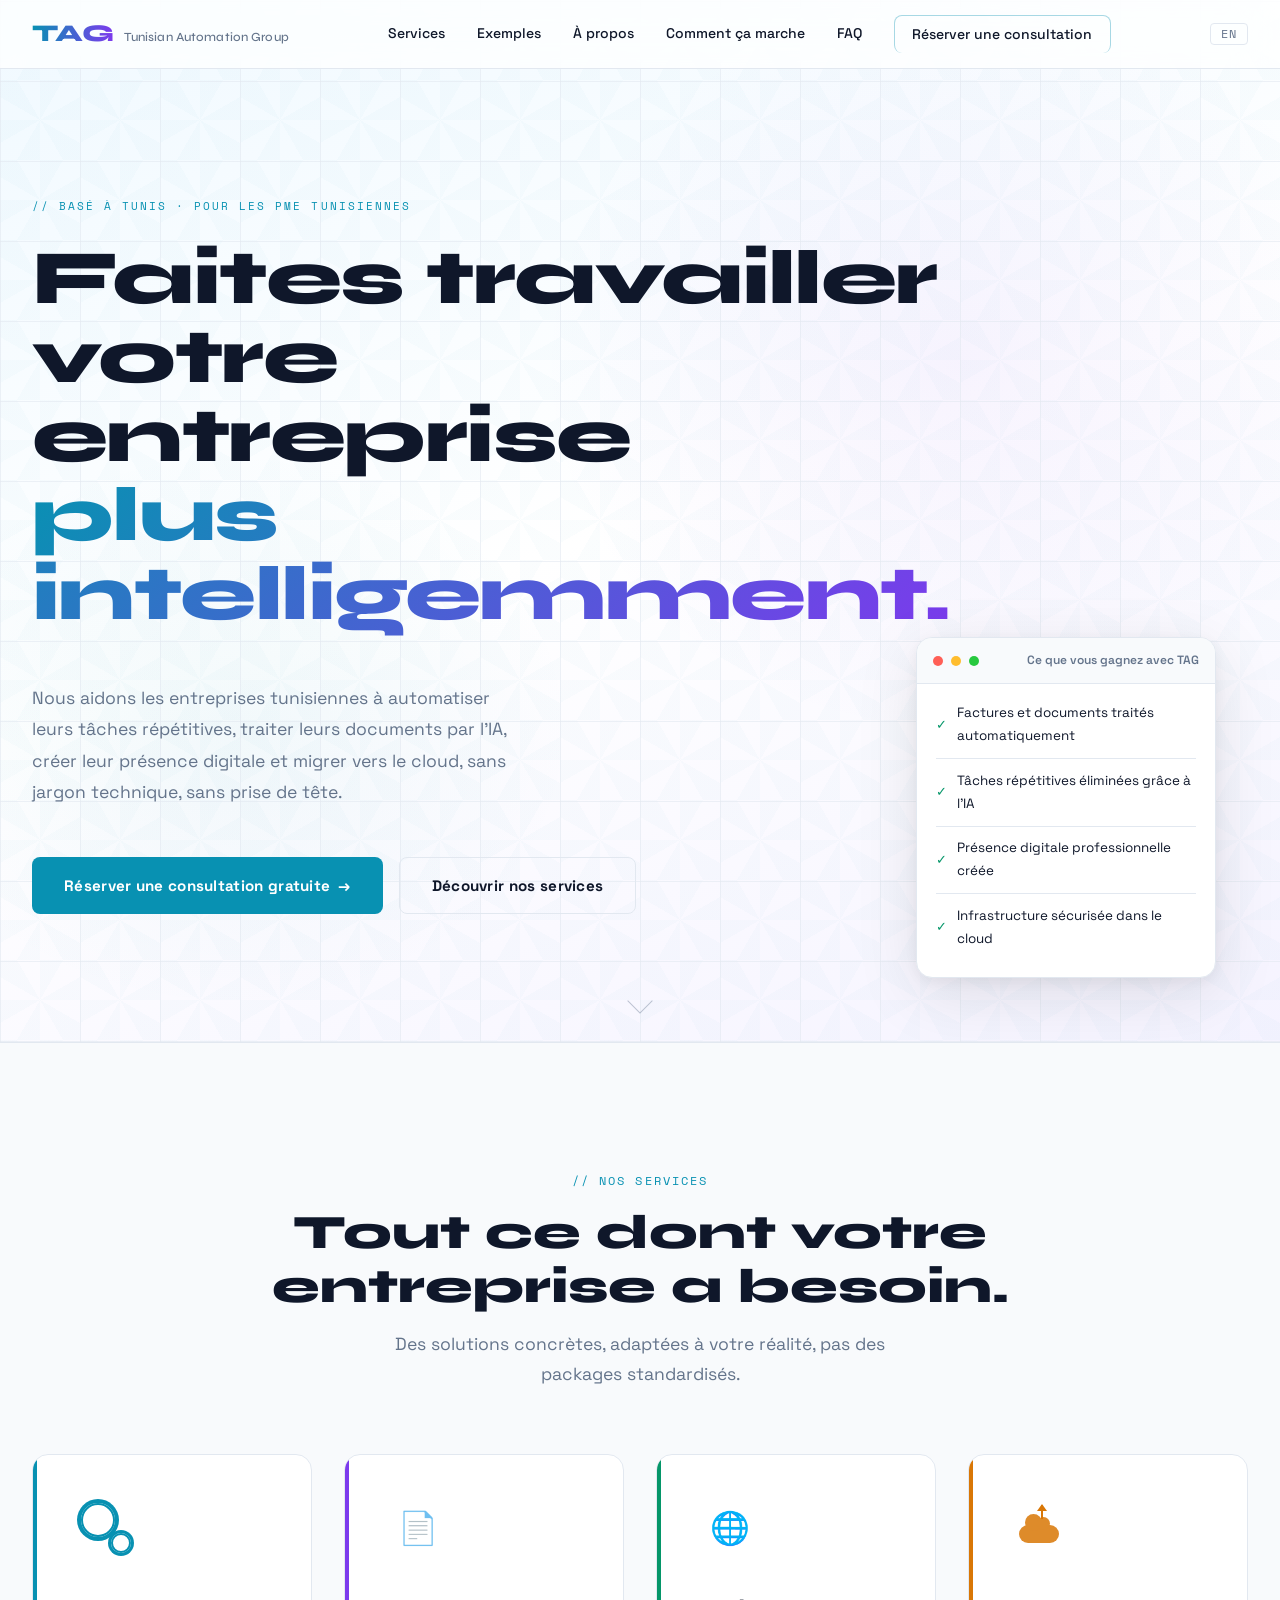
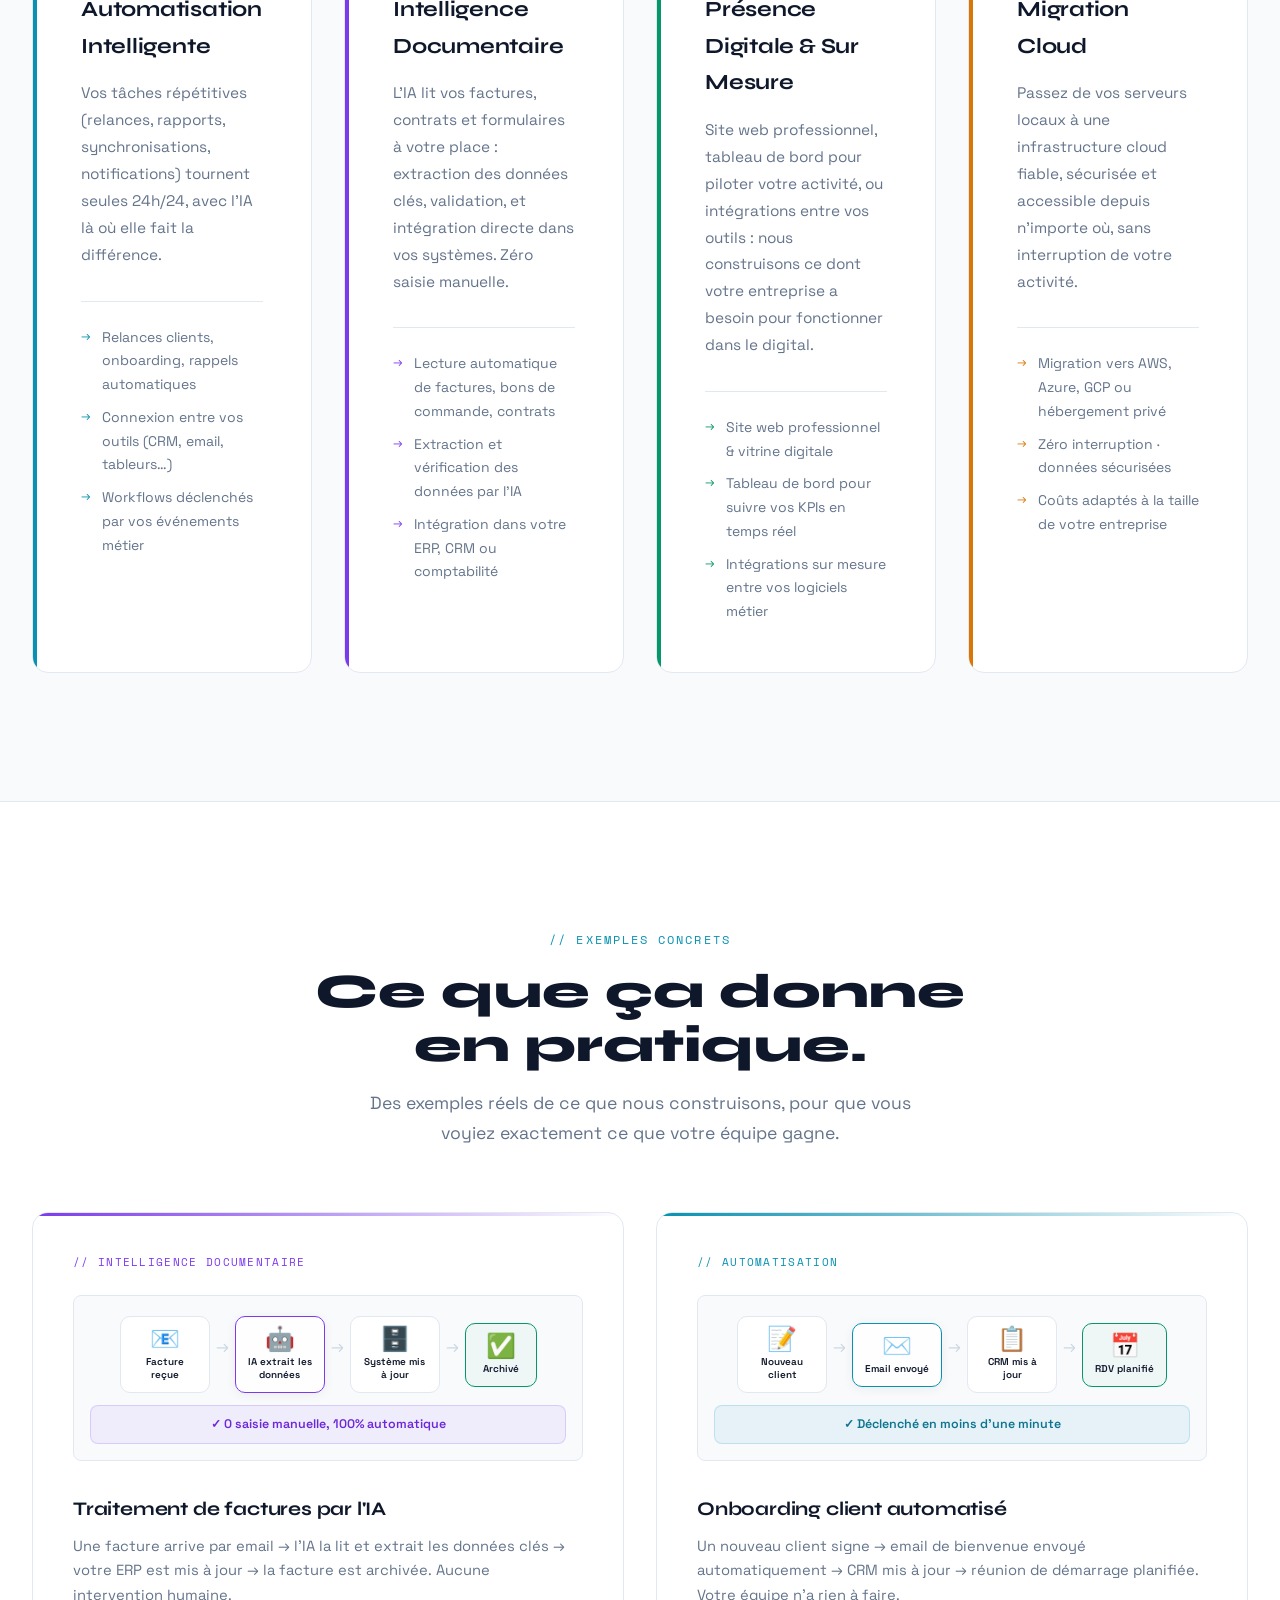
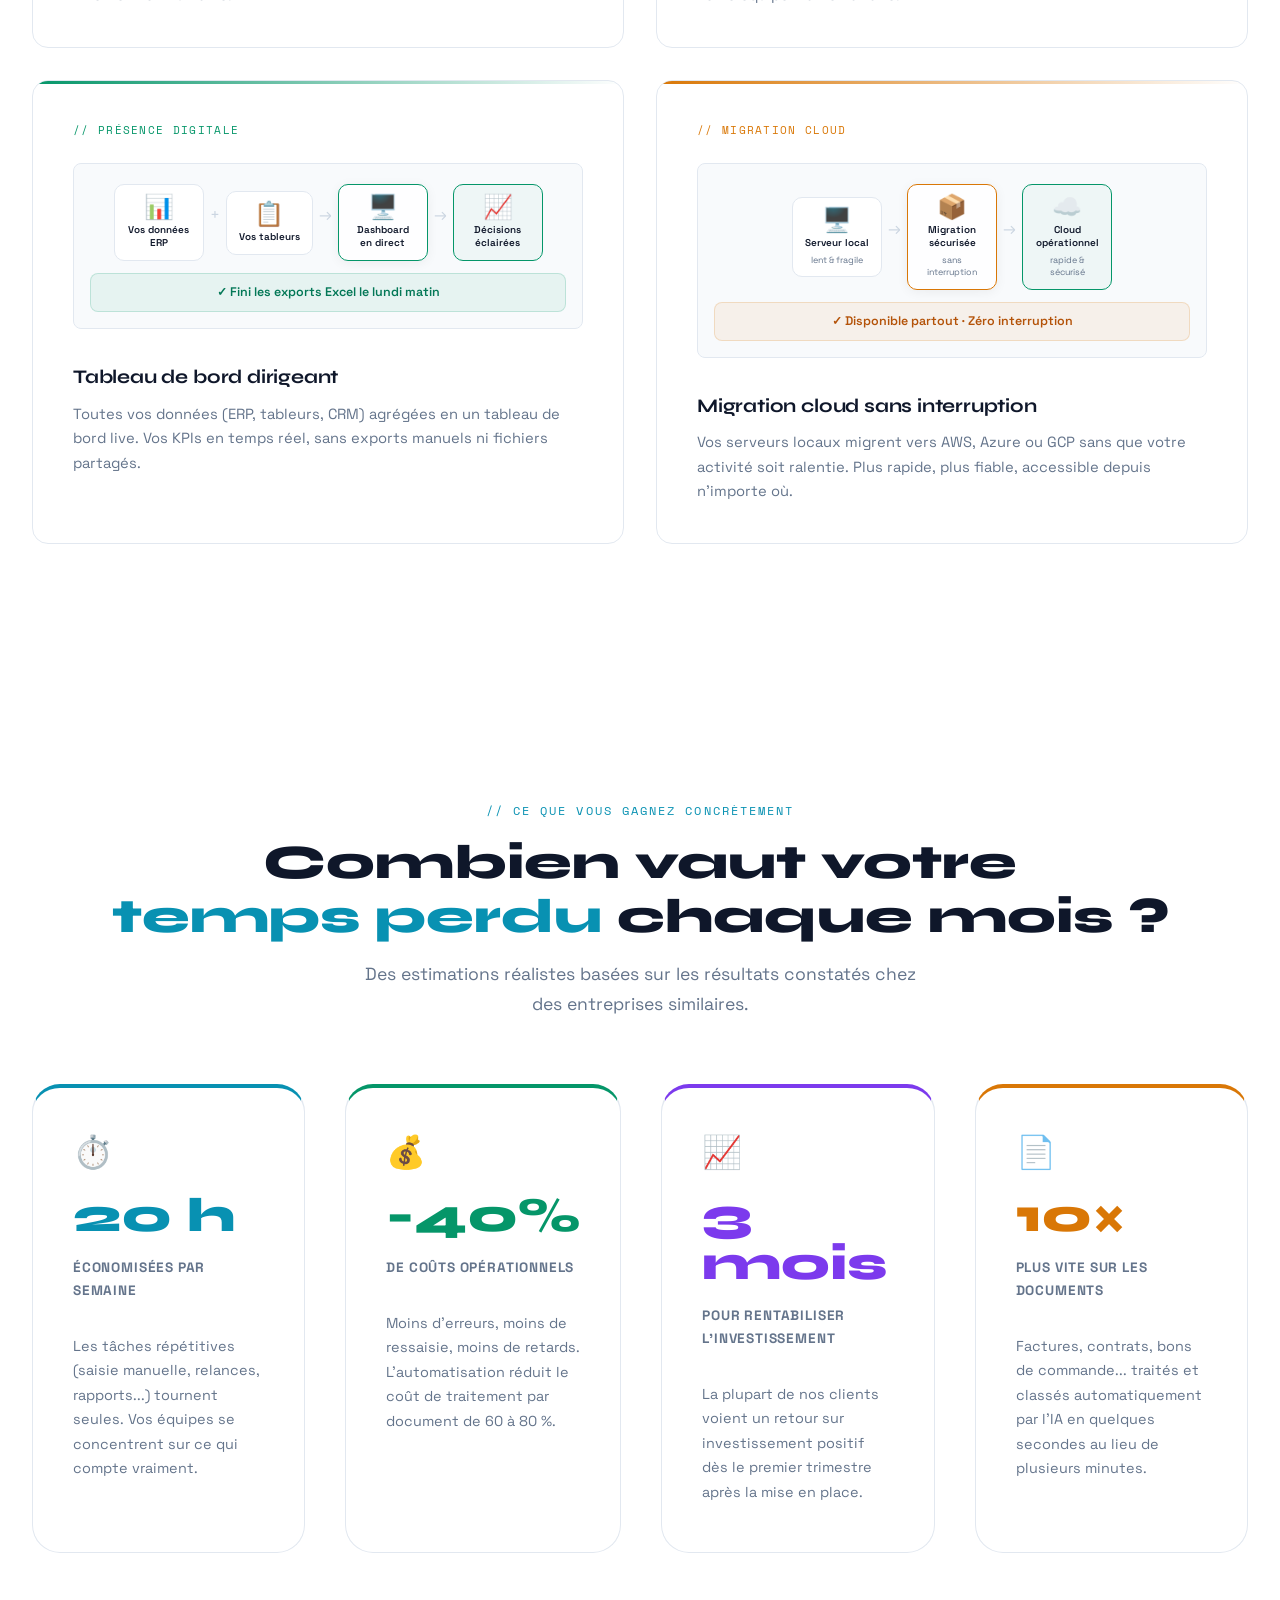
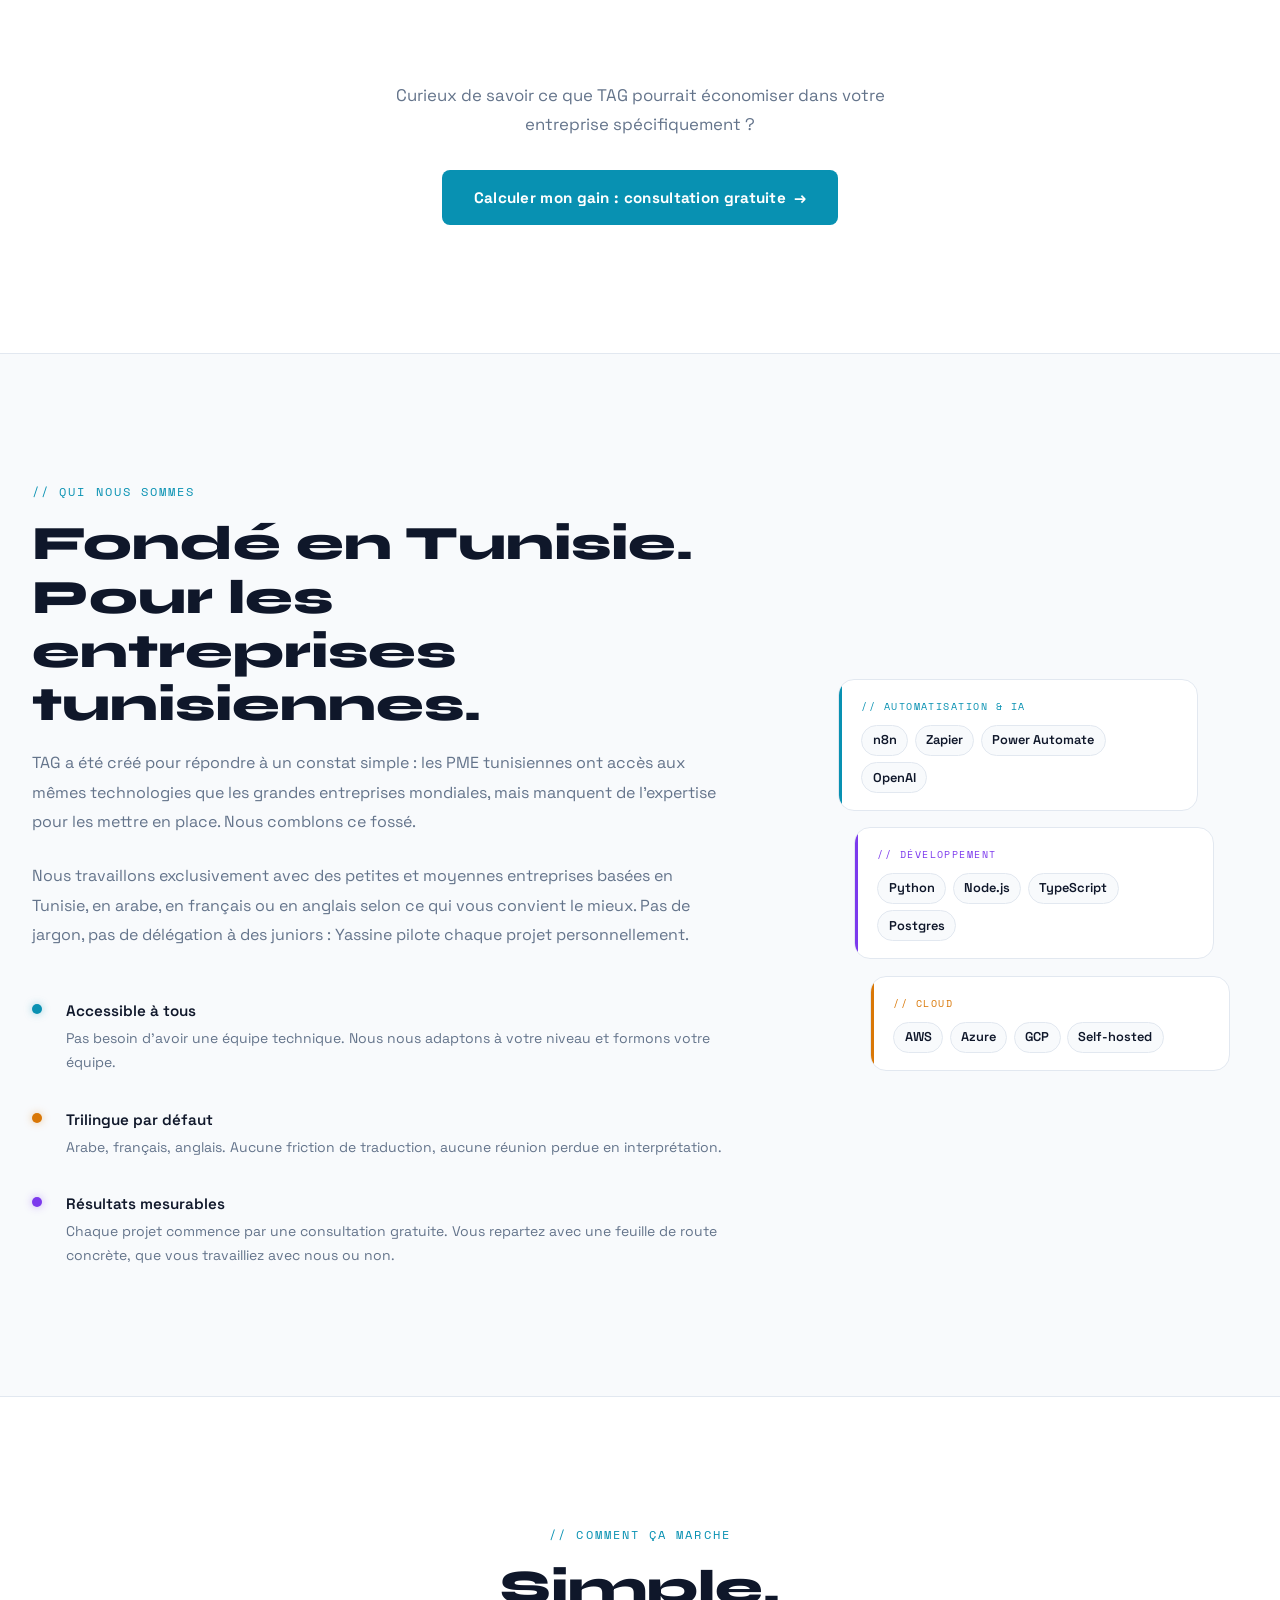
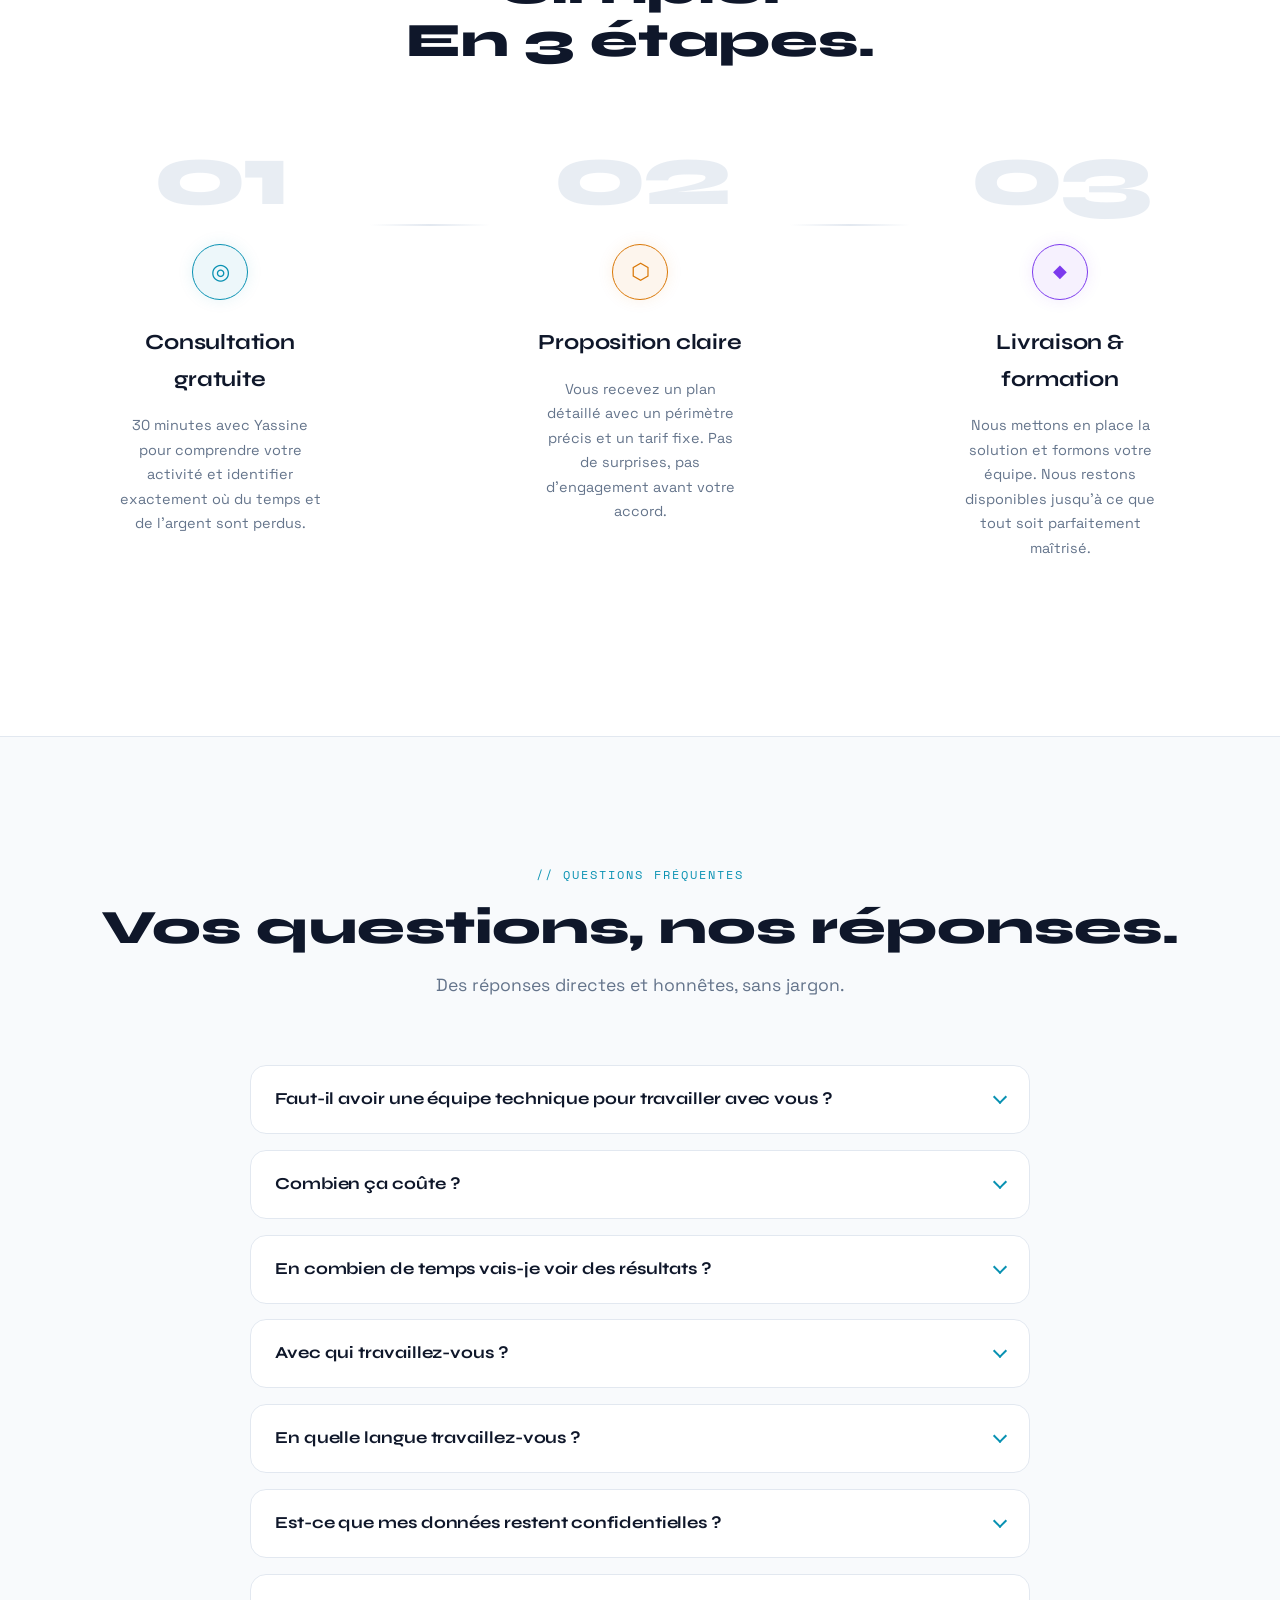
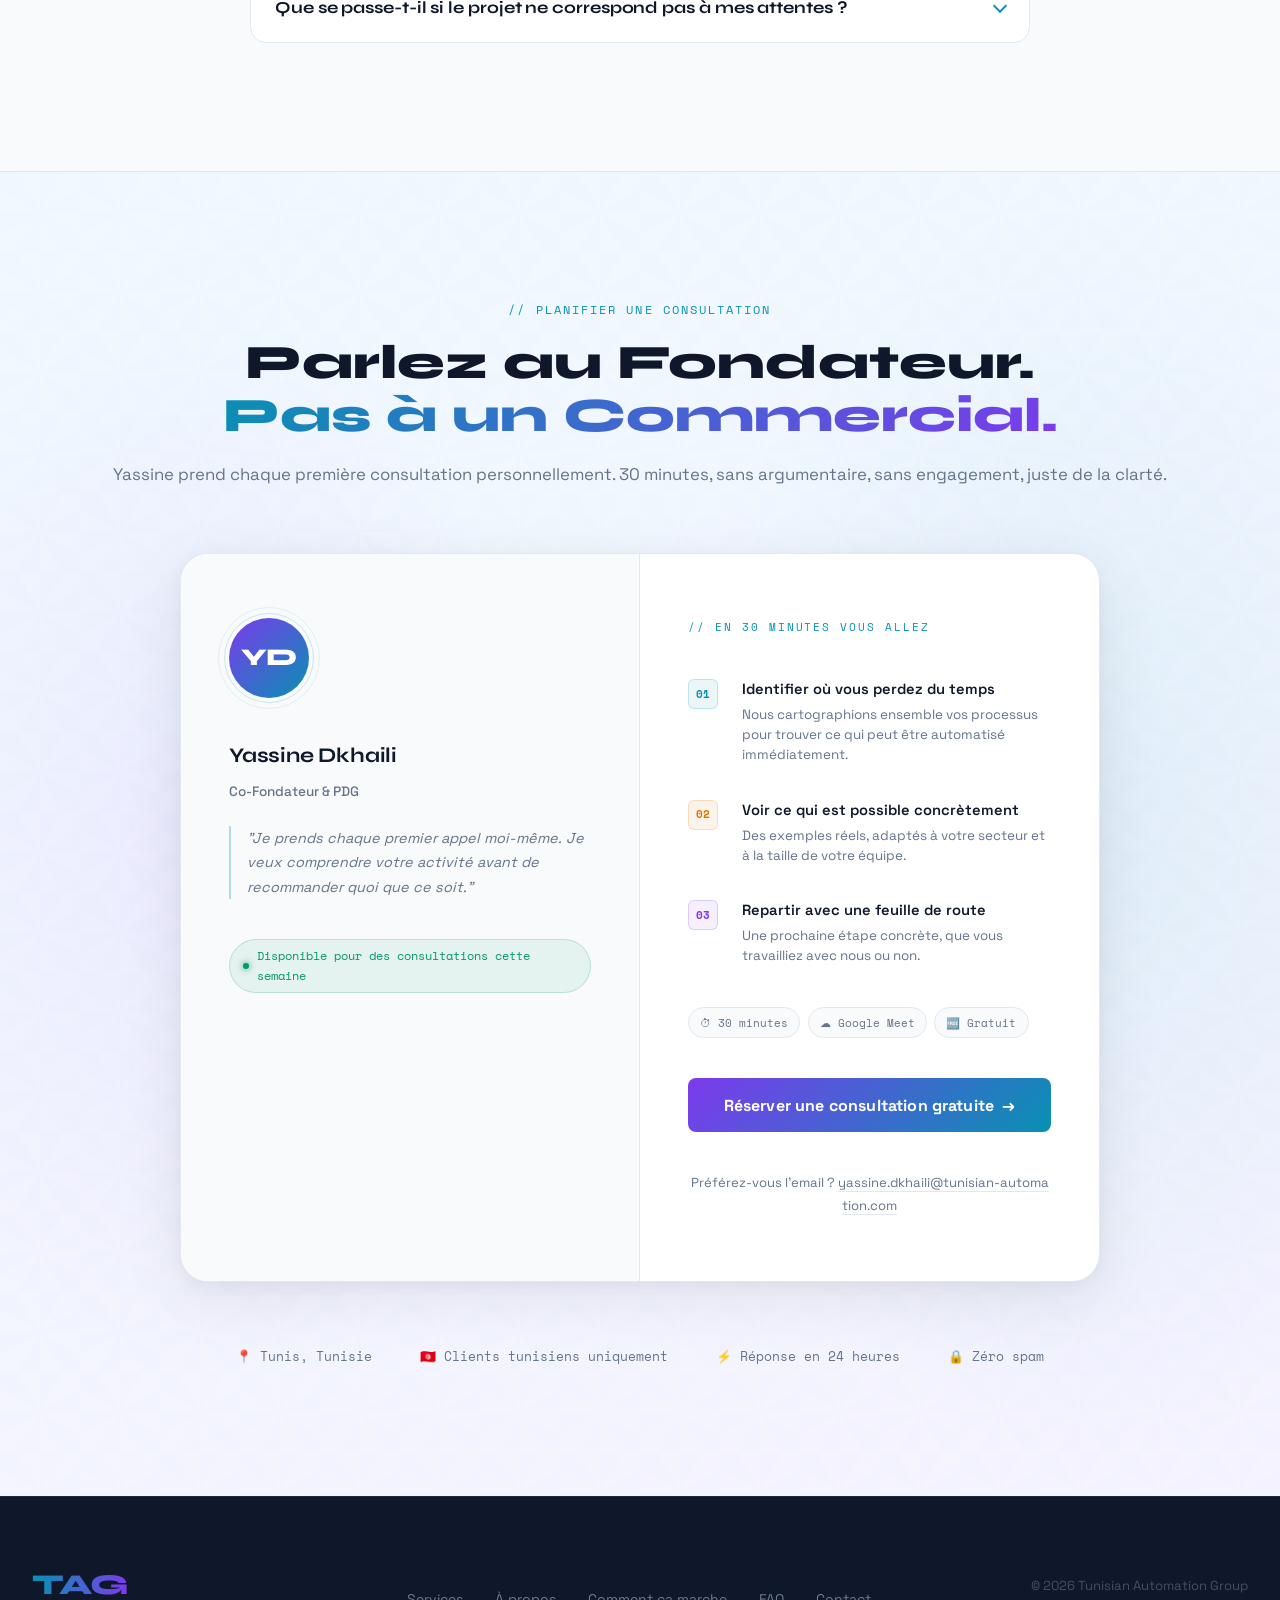
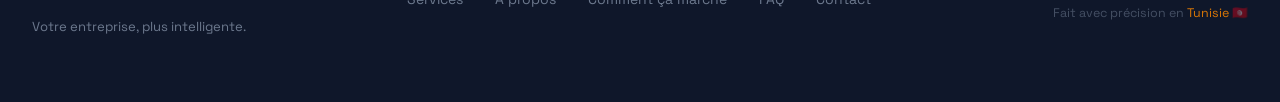
==== commit 9366d0da: "UI polish: savings section, card repositioning, remove em-dashes - Add ROI/savings section with 4 st" ====
--- a/index.html
+++ b/index.html
@@ -11,10 +11,10 @@
   </script>
   <meta charset="UTF-8">
   <meta name="viewport" content="width=device-width, initial-scale=1.0">
-  <meta name="description" content="Tunisian Automation Group — Automatisation intelligente, traitement de documents par l'IA, création de sites web et migration cloud pour les PME tunisiennes.">
+  <meta name="description" content="Tunisian Automation Group : Automatisation intelligente, traitement de documents par l'IA, création de sites web et migration cloud pour les PME tunisiennes.">
   <meta name="theme-color" content="#FFFFFF">
   <meta property="og:title" content="Tunisian Automation Group">
-  <meta property="og:description" content="Automatisation, intelligence documentaire, digitalisation et cloud — conçu en Tunisie, pour les entreprises tunisiennes.">
+  <meta property="og:description" content="Automatisation, intelligence documentaire, digitalisation et cloud, conçu en Tunisie, pour les entreprises tunisiennes.">
   <meta property="og:type" content="website">
   <meta property="og:url" content="https://tunisian-automation.com/">
   <meta name="twitter:card" content="summary_large_image">
@@ -22,7 +22,7 @@
   <link rel="sitemap" type="application/xml" href="/sitemap.xml">
   <meta name="robots" content="index, follow">
   <meta name="author" content="Tunisian Automation Group">
-  <title>Tunisian Automation Group — Automatisation &amp; Digitalisation pour les PME Tunisiennes</title>
+  <title>Tunisian Automation Group : Automatisation &amp; Digitalisation pour les PME Tunisiennes</title>
   <link rel="icon" type="image/svg+xml" href="assets/favicon.svg">
   <link rel="icon" type="image/png" sizes="192x192" href="assets/android-chrome-192x192.png">
   <link rel="icon" type="image/png" sizes="512x512" href="assets/android-chrome-512x512.png">
@@ -102,9 +102,13 @@
             Faites travailler<br>votre entreprise<br>
             <span class="hero__headline--accent">plus intelligemment.</span>
           </h1>
-          <p class="hero__body" data-i18n="hero-body">
-            Nous aidons les entreprises tunisiennes à automatiser leurs tâches répétitives, traiter leurs documents par l'IA, créer leur présence digitale et migrer vers le cloud — sans jargon technique, sans prise de tête.
-          </p>
+
+          <div class="hero__below-title">
+            <p class="hero__body" data-i18n="hero-body">
+              Nous aidons les entreprises tunisiennes à automatiser leurs tâches répétitives, traiter leurs documents par l'IA, créer leur présence digitale et migrer vers le cloud, sans jargon technique, sans prise de tête.
+            </p>
+          </div>
+
           <div class="hero__ctas">
             <a href="#contact" class="btn btn--primary">
               <span data-i18n="hero-cta-primary">Réserver une consultation gratuite</span>
@@ -113,22 +117,20 @@
             <a href="#services" class="btn btn--ghost" data-i18n="hero-cta-ghost">Découvrir nos services</a>
           </div>
         </div>
-
-        <div class="hero__visual" aria-hidden="true">
-          <div class="hero__terminal">
-            <div class="hero__terminal-bar">
-              <span class="hero__terminal-dot" style="background:#ff5f56"></span>
-              <span class="hero__terminal-dot" style="background:#ffbd2e"></span>
-              <span class="hero__terminal-dot" style="background:#27c93f"></span>
-              <span class="hero__terminal-title" data-i18n="hero-term-title">Ce que vous gagnez avec TAG</span>
-            </div>
-            <div class="hero__terminal-body">
-              <p class="hero__terminal-line hero__terminal-line--1" data-i18n-html="hero-term1"><span class="t-green">✓</span> Factures et documents traités automatiquement</p>
-              <p class="hero__terminal-line hero__terminal-line--2" data-i18n-html="hero-term2"><span class="t-green">✓</span> Tâches répétitives éliminées grâce à l'IA</p>
-              <p class="hero__terminal-line hero__terminal-line--3" data-i18n-html="hero-term3"><span class="t-green">✓</span> Présence digitale professionnelle créée</p>
-              <p class="hero__terminal-line hero__terminal-line--4" data-i18n-html="hero-term4"><span class="t-green">✓</span> Infrastructure sécurisée dans le cloud</p>
-            </div>
-          </div>
+      </div>
+
+      <div class="hero__terminal" aria-hidden="true">
+        <div class="hero__terminal-bar">
+          <span class="hero__terminal-dot" style="background:#ff5f56"></span>
+          <span class="hero__terminal-dot" style="background:#ffbd2e"></span>
+          <span class="hero__terminal-dot" style="background:#27c93f"></span>
+          <span class="hero__terminal-title" data-i18n="hero-term-title">Ce que vous gagnez avec TAG</span>
+        </div>
+        <div class="hero__terminal-body">
+          <p class="hero__terminal-line hero__terminal-line--1" data-i18n-html="hero-term1"><span class="t-green">✓</span> Factures et documents traités automatiquement</p>
+          <p class="hero__terminal-line hero__terminal-line--2" data-i18n-html="hero-term2"><span class="t-green">✓</span> Tâches répétitives éliminées grâce à l'IA</p>
+          <p class="hero__terminal-line hero__terminal-line--3" data-i18n-html="hero-term3"><span class="t-green">✓</span> Présence digitale professionnelle créée</p>
+          <p class="hero__terminal-line hero__terminal-line--4" data-i18n-html="hero-term4"><span class="t-green">✓</span> Infrastructure sécurisée dans le cloud</p>
         </div>
       </div>
 
@@ -143,7 +145,7 @@
         <div class="section-header">
           <p class="section-overline" data-i18n="svc-overline">// NOS SERVICES</p>
           <h2 id="services-heading" class="section-title" data-i18n-html="svc-title">Tout ce dont votre<br>entreprise a besoin.</h2>
-          <p class="section-body" data-i18n="svc-body">Des solutions concrètes, adaptées à votre réalité — pas des packages standardisés.</p>
+          <p class="section-body" data-i18n="svc-body">Des solutions concrètes, adaptées à votre réalité, pas des packages standardisés.</p>
         </div>
 
         <div class="services__grid">
@@ -159,7 +161,7 @@
               </div>
             </div>
             <h3 class="service-card__title" data-i18n="svc1-title">Automatisation Intelligente</h3>
-            <p class="service-card__body" data-i18n="svc1-body">Vos tâches répétitives — relances, rapports, synchronisations, notifications — tournent seules 24h/24, avec l'IA là où elle fait la différence.</p>
+            <p class="service-card__body" data-i18n="svc1-body">Vos tâches répétitives (relances, rapports, synchronisations, notifications) tournent seules 24h/24, avec l'IA là où elle fait la différence.</p>
             <ul class="service-card__features" role="list">
               <li data-i18n="svc1-f1">Relances clients, onboarding, rappels automatiques</li>
               <li data-i18n="svc1-f2">Connexion entre vos outils (CRM, email, tableurs…)</li>
@@ -191,7 +193,7 @@
               <div class="icon-web"></div>
             </div>
             <h3 class="service-card__title" data-i18n="svc3-title">Présence Digitale &amp; Sur Mesure</h3>
-            <p class="service-card__body" data-i18n="svc3-body">Site web professionnel, tableau de bord pour piloter votre activité, ou intégrations entre vos outils — nous construisons ce dont votre entreprise a besoin pour fonctionner dans le digital.</p>
+            <p class="service-card__body" data-i18n="svc3-body">Site web professionnel, tableau de bord pour piloter votre activité, ou intégrations entre vos outils : nous construisons ce dont votre entreprise a besoin pour fonctionner dans le digital.</p>
             <ul class="service-card__features" role="list">
               <li data-i18n="svc3-f1">Site web professionnel &amp; vitrine digitale</li>
               <li data-i18n="svc3-f2">Tableau de bord pour suivre vos KPIs en temps réel</li>
@@ -210,7 +212,7 @@
               </div>
             </div>
             <h3 class="service-card__title" data-i18n="svc4-title">Migration Cloud</h3>
-            <p class="service-card__body" data-i18n="svc4-body">Passez de vos serveurs locaux à une infrastructure cloud fiable, sécurisée et accessible depuis n'importe où — sans interruption de votre activité.</p>
+            <p class="service-card__body" data-i18n="svc4-body">Passez de vos serveurs locaux à une infrastructure cloud fiable, sécurisée et accessible depuis n'importe où, sans interruption de votre activité.</p>
             <ul class="service-card__features" role="list">
               <li data-i18n="svc4-f1">Migration vers AWS, Azure, GCP ou hébergement privé</li>
               <li data-i18n="svc4-f2">Zéro interruption · données sécurisées</li>
@@ -228,7 +230,7 @@
         <div class="section-header">
           <p class="section-overline" data-i18n="demo-overline">// EXEMPLES CONCRETS</p>
           <h2 id="demos-heading" class="section-title" data-i18n-html="demo-title">Ce que ça donne<br>en pratique.</h2>
-          <p class="section-body" data-i18n="demo-body">Des exemples réels de ce que nous construisons — pour que vous voyiez exactement ce que votre équipe gagne.</p>
+          <p class="section-body" data-i18n="demo-body">Des exemples réels de ce que nous construisons, pour que vous voyiez exactement ce que votre équipe gagne.</p>
         </div>
 
         <div class="demos__grid">
@@ -258,7 +260,7 @@
                   <span class="demo-flow__label" data-i18n="demo1-s4">Archivé</span>
                 </div>
               </div>
-              <div class="demo-result" data-i18n="demo1-result">✓ 0 saisie manuelle — 100% automatique</div>
+              <div class="demo-result" data-i18n="demo1-result">✓ 0 saisie manuelle, 100% automatique</div>
             </div>
             <h3 class="demo-tile__title" data-i18n="demo1-title">Traitement de factures par l'IA</h3>
             <p class="demo-tile__caption" data-i18n="demo1-caption">Une facture arrive par email → l'IA la lit et extrait les données clés → votre ERP est mis à jour → la facture est archivée. Aucune intervention humaine.</p>
@@ -356,6 +358,58 @@
           </article>
 
         </div>
+      </div>
+    </section>
+
+    <!-- ═══ ROI / SAVINGS ═══ -->
+    <section class="savings" id="savings" aria-labelledby="savings-heading">
+      <div class="container">
+        <div class="section-header">
+          <p class="section-overline t-green" data-i18n="savings-overline">// CE QUE VOUS GAGNEZ CONCRÈTEMENT</p>
+          <h2 id="savings-heading" class="section-title" data-i18n-html="savings-title">Combien vaut votre<br><span style="color:var(--color-cyan)">temps perdu</span> chaque mois ?</h2>
+          <p class="section-body" data-i18n="savings-body">Des estimations réalistes basées sur les résultats constatés chez des entreprises similaires.</p>
+        </div>
+
+        <div class="savings__grid">
+
+          <div class="savings__card savings__card--time">
+            <div class="savings__icon">⏱️</div>
+            <div class="savings__stat">20 h</div>
+            <div class="savings__stat-label" data-i18n="sav1-label">économisées par semaine</div>
+            <p class="savings__desc" data-i18n="sav1-desc">Les tâches répétitives (saisie manuelle, relances, rapports...) tournent seules. Vos équipes se concentrent sur ce qui compte vraiment.</p>
+          </div>
+
+          <div class="savings__card savings__card--money">
+            <div class="savings__icon">💰</div>
+            <div class="savings__stat">-40%</div>
+            <div class="savings__stat-label" data-i18n="sav2-label">de coûts opérationnels</div>
+            <p class="savings__desc" data-i18n="sav2-desc">Moins d'erreurs, moins de ressaisie, moins de retards. L'automatisation réduit le coût de traitement par document de 60 à 80 %.</p>
+          </div>
+
+          <div class="savings__card savings__card--roi">
+            <div class="savings__icon">📈</div>
+            <div class="savings__stat">3 mois</div>
+            <div class="savings__stat-label" data-i18n="sav3-label">pour rentabiliser l'investissement</div>
+            <p class="savings__desc" data-i18n="sav3-desc">La plupart de nos clients voient un retour sur investissement positif dès le premier trimestre après la mise en place.</p>
+          </div>
+
+          <div class="savings__card savings__card--docs">
+            <div class="savings__icon">📄</div>
+            <div class="savings__stat">10×</div>
+            <div class="savings__stat-label" data-i18n="sav4-label">plus vite sur les documents</div>
+            <p class="savings__desc" data-i18n="sav4-desc">Factures, contrats, bons de commande... traités et classés automatiquement par l'IA en quelques secondes au lieu de plusieurs minutes.</p>
+          </div>
+
+        </div>
+
+        <div class="savings__cta">
+          <p class="savings__cta-text" data-i18n="savings-cta-text">Curieux de savoir ce que TAG pourrait économiser dans votre entreprise spécifiquement ?</p>
+          <a href="#contact" class="btn btn--primary">
+            <span data-i18n="savings-cta-btn">Calculer mon gain : consultation gratuite</span>
+            <span class="btn__arrow" aria-hidden="true">→</span>
+          </a>
+        </div>
+
       </div>
     </section>
 
@@ -369,7 +423,7 @@
             TAG a été créé pour répondre à un constat simple : les PME tunisiennes ont accès aux mêmes technologies que les grandes entreprises mondiales, mais manquent de l'expertise pour les mettre en place. Nous comblons ce fossé.
           </p>
           <p class="about__body" data-i18n="about-body2">
-            Nous travaillons exclusivement avec des petites et moyennes entreprises basées en Tunisie — en arabe, en français ou en anglais selon ce qui vous convient le mieux. Pas de jargon, pas de délégation à des juniors : Yassine pilote chaque projet personnellement.
+            Nous travaillons exclusivement avec des petites et moyennes entreprises basées en Tunisie, en arabe, en français ou en anglais selon ce qui vous convient le mieux. Pas de jargon, pas de délégation à des juniors : Yassine pilote chaque projet personnellement.
           </p>
           <div class="about__proofs">
             <div class="about__proof">
@@ -487,7 +541,7 @@
           <details class="faq__item">
             <summary class="faq__q" data-i18n="faq-q2">Combien ça coûte ?</summary>
             <div class="faq__a">
-              <p data-i18n="faq-a2">La consultation de découverte est toujours gratuite. Après avoir compris votre besoin, vous recevez une proposition écrite avec un périmètre et un prix fixes — avant de vous engager. Pas de frais cachés, pas de mauvaises surprises.</p>
+              <p data-i18n="faq-a2">La consultation de découverte est toujours gratuite. Après avoir compris votre besoin, vous recevez une proposition écrite avec un périmètre et un prix fixes, avant de vous engager. Pas de frais cachés, pas de mauvaises surprises.</p>
             </div>
           </details>
 
@@ -508,7 +562,7 @@
           <details class="faq__item">
             <summary class="faq__q" data-i18n="faq-q5">En quelle langue travaillez-vous ?</summary>
             <div class="faq__a">
-              <p data-i18n="faq-a5">Arabe, français et anglais. Réunions, documents, formation — dans la langue la plus facile pour votre équipe. La majorité de notre travail se fait en arabe et en français.</p>
+              <p data-i18n="faq-a5">Arabe, français et anglais. Réunions, documents, formation : dans la langue la plus facile pour votre équipe. La majorité de notre travail se fait en arabe et en français.</p>
             </div>
           </details>
 
@@ -540,7 +594,7 @@
         <div class="booking__header">
           <p class="section-overline" data-i18n="book-overline">// PLANIFIER UNE CONSULTATION</p>
           <h2 id="booking-heading" class="section-title" data-i18n-html="book-title">Parlez au Fondateur.<br><span class="booking__title-accent">Pas à un Commercial.</span></h2>
-          <p class="booking__subtitle" data-i18n="book-subtitle">Yassine prend chaque première consultation personnellement. 30 minutes — sans argumentaire, sans engagement, juste de la clarté.</p>
+          <p class="booking__subtitle" data-i18n="book-subtitle">Yassine prend chaque première consultation personnellement. 30 minutes, sans argumentaire, sans engagement, juste de la clarté.</p>
         </div>
 
         <div class="booking__card">
@@ -590,7 +644,7 @@
                 <span class="booking__detail-num booking__detail-num--violet">03</span>
                 <div>
                   <strong data-i18n="book-d3-strong">Repartir avec une feuille de route</strong>
-                  <p data-i18n="book-d3-p">Une prochaine étape concrète — que vous travailliez avec nous ou non.</p>
+                  <p data-i18n="book-d3-p">Une prochaine étape concrète, que vous travailliez avec nous ou non.</p>
                 </div>
               </div>
             </div>
@@ -669,7 +723,7 @@
         'nav-cta': 'Réserver une consultation',
         'hero-overline': '// BASÉ À TUNIS · POUR LES PME TUNISIENNES',
         'hero-headline': 'Faites travailler<br>votre entreprise<br><span class="hero__headline--accent">plus intelligemment.</span>',
-        'hero-body': 'Nous aidons les entreprises tunisiennes à automatiser leurs tâches répétitives, traiter leurs documents par l\'IA, créer leur présence digitale et migrer vers le cloud — sans jargon technique, sans prise de tête.',
+        'hero-body': 'Nous aidons les entreprises tunisiennes à automatiser leurs tâches répétitives, traiter leurs documents par l\'IA, créer leur présence digitale et migrer vers le cloud, sans jargon technique, sans prise de tête.',
         'hero-cta-primary': 'Réserver une consultation gratuite',
         'hero-cta-ghost': 'Découvrir nos services',
         'hero-term-title': 'Ce que vous gagnez avec TAG',
@@ -679,9 +733,9 @@
         'hero-term4': '<span class="t-green">✓</span> Infrastructure sécurisée dans le cloud',
         'svc-overline': '// NOS SERVICES',
         'svc-title': 'Tout ce dont votre<br>entreprise a besoin.',
-        'svc-body': 'Des solutions concrètes, adaptées à votre réalité — pas des packages standardisés.',
+        'svc-body': 'Des solutions concrètes, adaptées à votre réalité, pas des packages standardisés.',
         'svc1-title': 'Automatisation Intelligente',
-        'svc1-body': 'Vos tâches répétitives — relances, rapports, synchronisations, notifications — tournent seules 24h/24, avec l\'IA là où elle fait la différence.',
+        'svc1-body': 'Vos tâches répétitives (relances, rapports, synchronisations, notifications) tournent seules 24h/24, avec l\'IA là où elle fait la différence.',
         'svc1-f1': 'Relances clients, onboarding, rappels automatiques',
         'svc1-f2': 'Connexion entre vos outils (CRM, email, tableurs…)',
         'svc1-f3': 'Workflows déclenchés par vos événements métier',
@@ -691,21 +745,21 @@
         'svc2-f2': 'Extraction et vérification des données par l\'IA',
         'svc2-f3': 'Intégration dans votre ERP, CRM ou comptabilité',
         'svc3-title': 'Présence Digitale & Sur Mesure',
-        'svc3-body': 'Site web professionnel, tableau de bord pour piloter votre activité, ou intégrations entre vos outils — nous construisons ce dont votre entreprise a besoin pour fonctionner dans le digital.',
+        'svc3-body': 'Site web professionnel, tableau de bord pour piloter votre activité, ou intégrations entre vos outils : nous construisons ce dont votre entreprise a besoin pour fonctionner dans le digital.',
         'svc3-f1': 'Site web professionnel & vitrine digitale',
         'svc3-f2': 'Tableau de bord pour suivre vos KPIs en temps réel',
         'svc3-f3': 'Intégrations sur mesure entre vos logiciels métier',
         'svc4-title': 'Migration Cloud',
-        'svc4-body': 'Passez de vos serveurs locaux à une infrastructure cloud fiable, sécurisée et accessible depuis n\'importe où — sans interruption de votre activité.',
+        'svc4-body': 'Passez de vos serveurs locaux à une infrastructure cloud fiable, sécurisée et accessible depuis n\'importe où, sans interruption de votre activité.',
         'svc4-f1': 'Migration vers AWS, Azure, GCP ou hébergement privé',
         'svc4-f2': 'Zéro interruption · données sécurisées',
         'svc4-f3': 'Coûts adaptés à la taille de votre entreprise',
         'demo-overline': '// EXEMPLES CONCRETS',
         'demo-title': 'Ce que ça donne<br>en pratique.',
-        'demo-body': 'Des exemples réels de ce que nous construisons — pour que vous voyiez exactement ce que votre équipe gagne.',
+        'demo-body': 'Des exemples réels de ce que nous construisons, pour que vous voyiez exactement ce que votre équipe gagne.',
         'demo1-overline': '// INTELLIGENCE DOCUMENTAIRE',
         'demo1-s1': 'Facture reçue', 'demo1-s2': 'IA extrait les données', 'demo1-s3': 'Système mis à jour', 'demo1-s4': 'Archivé',
-        'demo1-result': '✓ 0 saisie manuelle — 100% automatique',
+        'demo1-result': '✓ 0 saisie manuelle, 100% automatique',
         'demo1-title': 'Traitement de factures par l\'IA',
         'demo1-caption': 'Une facture arrive par email → l\'IA la lit et extrait les données clés → votre ERP est mis à jour → la facture est archivée. Aucune intervention humaine.',
         'demo2-overline': '// AUTOMATISATION',
@@ -725,10 +779,23 @@
         'demo4-result': '✓ Disponible partout · Zéro interruption',
         'demo4-title': 'Migration cloud sans interruption',
         'demo4-caption': 'Vos serveurs locaux migrent vers AWS, Azure ou GCP sans que votre activité soit ralentie. Plus rapide, plus fiable, accessible depuis n\'importe où.',
+        'savings-overline': '// CE QUE VOUS GAGNEZ CONCRÈTEMENT',
+        'savings-title': 'Combien vaut votre<br><span style="color:var(--color-cyan)">temps perdu</span> chaque mois ?',
+        'savings-body': 'Des estimations réalistes basées sur les résultats constatés chez des entreprises similaires.',
+        'sav1-label': 'économisées par semaine',
+        'sav1-desc': 'Les tâches répétitives (saisie manuelle, relances, rapports...) tournent seules. Vos équipes se concentrent sur ce qui compte vraiment.',
+        'sav2-label': 'de coûts opérationnels',
+        'sav2-desc': 'Moins d\'erreurs, moins de ressaisie, moins de retards. L\'automatisation réduit le coût de traitement par document de 60 à 80 %.',
+        'sav3-label': 'pour rentabiliser l\'investissement',
+        'sav3-desc': 'La plupart de nos clients voient un retour sur investissement positif dès le premier trimestre après la mise en place.',
+        'sav4-label': 'plus vite sur les documents',
+        'sav4-desc': 'Factures, contrats, bons de commande... traités et classés automatiquement par l\'IA en quelques secondes au lieu de plusieurs minutes.',
+        'savings-cta-text': 'Curieux de savoir ce que TAG pourrait économiser dans votre entreprise spécifiquement ?',
+        'savings-cta-btn': 'Calculer mon gain : consultation gratuite',
         'about-overline': '// QUI NOUS SOMMES',
         'about-title': 'Fondé en Tunisie.<br>Pour les entreprises tunisiennes.',
         'about-body1': 'TAG a été créé pour répondre à un constat simple : les PME tunisiennes ont accès aux mêmes technologies que les grandes entreprises mondiales, mais manquent de l\'expertise pour les mettre en place. Nous comblons ce fossé.',
-        'about-body2': 'Nous travaillons exclusivement avec des petites et moyennes entreprises basées en Tunisie — en arabe, en français ou en anglais selon ce qui vous convient le mieux. Pas de jargon, pas de délégation à des juniors : Yassine pilote chaque projet personnellement.',
+        'about-body2': 'Nous travaillons exclusivement avec des petites et moyennes entreprises basées en Tunisie, en arabe, en français ou en anglais selon ce qui vous convient le mieux. Pas de jargon, pas de délégation à des juniors : Yassine pilote chaque projet personnellement.',
         'about-p1-strong': 'Accessible à tous',
         'about-p1-p': 'Pas besoin d\'avoir une équipe technique. Nous nous adaptons à votre niveau et formons votre équipe.',
         'about-p2-strong': 'Trilingue par défaut',
@@ -752,20 +819,20 @@
         'faq-q1': 'Faut-il avoir une équipe technique pour travailler avec vous ?',
         'faq-a1': 'Pas du tout. La majorité de nos clients n\'ont aucun profil technique. Nous nous adaptons entièrement à votre niveau et formons vos équipes sur les outils livrés. L\'objectif : que votre équipe soit autonome à la fin du projet.',
         'faq-q2': 'Combien ça coûte ?',
-        'faq-a2': 'La consultation de découverte est toujours gratuite. Après avoir compris votre besoin, vous recevez une proposition écrite avec un périmètre et un prix fixes — avant de vous engager. Pas de frais cachés, pas de mauvaises surprises.',
+        'faq-a2': 'La consultation de découverte est toujours gratuite. Après avoir compris votre besoin, vous recevez une proposition écrite avec un périmètre et un prix fixes, avant de vous engager. Pas de frais cachés, pas de mauvaises surprises.',
         'faq-q3': 'En combien de temps vais-je voir des résultats ?',
         'faq-a3': 'Pour l\'automatisation et le traitement de documents, les premiers résultats sont visibles en 2 à 4 semaines. Les projets de migration cloud ou de développement plus conséquents sont planifiés sur 1 à 3 mois pour ne jamais bloquer votre activité.',
         'faq-q4': 'Avec qui travaillez-vous ?',
         'faq-a4': 'Exclusivement avec des petites et moyennes entreprises basées en Tunisie. Ce choix nous permet de maintenir des tarifs adaptés au marché local, d\'être disponibles dans vos fuseaux horaires et de travailler dans votre langue.',
         'faq-q5': 'En quelle langue travaillez-vous ?',
-        'faq-a5': 'Arabe, français et anglais. Réunions, documents, formation — dans la langue la plus facile pour votre équipe. La majorité de notre travail se fait en arabe et en français.',
+        'faq-a5': 'Arabe, français et anglais. Réunions, documents, formation : dans la langue la plus facile pour votre équipe. La majorité de notre travail se fait en arabe et en français.',
         'faq-q6': 'Est-ce que mes données restent confidentielles ?',
         'faq-a6': 'Oui. Toutes les données de vos documents et processus sont traitées en toute confidentialité. Nous pouvons signer un accord de confidentialité (NDA) avant même de commencer la consultation si vous le souhaitez.',
         'faq-q7': 'Que se passe-t-il si le projet ne correspond pas à mes attentes ?',
         'faq-a7': 'Le travail payant ne commence qu\'après une proposition écrite que vous avez validée. Si le périmètre évolue, nous l\'ajustons ensemble avant d\'avancer. Pas d\'engagement long, pas de renouvellement automatique.',
         'book-overline': '// PLANIFIER UNE CONSULTATION',
         'book-title': 'Parlez au Fondateur.<br><span class="booking__title-accent">Pas à un Commercial.</span>',
-        'book-subtitle': 'Yassine prend chaque première consultation personnellement. 30 minutes — sans argumentaire, sans engagement, juste de la clarté.',
+        'book-subtitle': 'Yassine prend chaque première consultation personnellement. 30 minutes, sans argumentaire, sans engagement, juste de la clarté.',
         'book-role': 'Co-Fondateur & PDG',
         'book-quote': '"Je prends chaque premier appel moi-même. Je veux comprendre votre activité avant de recommander quoi que ce soit."',
         'book-live': 'Disponible pour des consultations cette semaine',
@@ -775,7 +842,7 @@
         'book-d2-strong': 'Voir ce qui est possible concrètement',
         'book-d2-p': 'Des exemples réels, adaptés à votre secteur et à la taille de votre équipe.',
         'book-d3-strong': 'Repartir avec une feuille de route',
-        'book-d3-p': 'Une prochaine étape concrète — que vous travailliez avec nous ou non.',
+        'book-d3-p': 'Une prochaine étape concrète, que vous travailliez avec nous ou non.',
         'book-pill1': '⏱ 30 minutes',
         'book-pill2': '☁ Google Meet',
         'book-pill3': '🆓 Gratuit',
@@ -803,7 +870,7 @@
         'nav-cta': 'Book a Call',
         'hero-overline': '// BASED IN TUNIS · FOR TUNISIAN BUSINESSES',
         'hero-headline': 'Make your business<br>work<br><span class="hero__headline--accent">smarter.</span>',
-        'hero-body': 'We help Tunisian businesses automate repetitive tasks, process documents with AI, build their digital presence, and migrate to the cloud — no technical jargon, no headaches.',
+        'hero-body': 'We help Tunisian businesses automate repetitive tasks, process documents with AI, build their digital presence, and migrate to the cloud, no technical jargon, no headaches.',
         'hero-cta-primary': 'Book a Free Call',
         'hero-cta-ghost': 'Explore Our Services',
         'hero-term-title': 'What you gain with TAG',
@@ -813,9 +880,9 @@
         'hero-term4': '<span class="t-green">✓</span> Secure infrastructure in the cloud',
         'svc-overline': '// OUR SERVICES',
         'svc-title': 'Everything your<br>business needs.',
-        'svc-body': 'Concrete solutions, tailored to your reality — not off-the-shelf packages.',
+        'svc-body': 'Concrete solutions, tailored to your reality, not off-the-shelf packages.',
         'svc1-title': 'Intelligent Automation',
-        'svc1-body': 'Your repetitive tasks — follow-ups, reports, syncs, notifications — run on their own 24/7, with AI where it makes a difference.',
+        'svc1-body': 'Your repetitive tasks (follow-ups, reports, syncs, notifications) run on their own 24/7, with AI where it makes a difference.',
         'svc1-f1': 'Client follow-ups, onboarding, automated reminders',
         'svc1-f2': 'Connect your tools (CRM, email, spreadsheets…)',
         'svc1-f3': 'Workflows triggered by your business events',
@@ -825,21 +892,21 @@
         'svc2-f2': 'AI-powered data extraction and verification',
         'svc2-f3': 'Integration into your ERP, CRM or accounting system',
         'svc3-title': 'Digital Presence & Custom Builds',
-        'svc3-body': 'Professional website, dashboard to track your business, or integrations between your tools — we build what your business needs to thrive digitally.',
+        'svc3-body': 'Professional website, dashboard to track your business, or integrations between your tools: we build what your business needs to thrive digitally.',
         'svc3-f1': 'Professional website & digital storefront',
         'svc3-f2': 'Dashboard to track your KPIs in real time',
         'svc3-f3': 'Custom integrations between your business software',
         'svc4-title': 'Cloud Migration',
-        'svc4-body': 'Move from local servers to a reliable, secure cloud infrastructure accessible from anywhere — without interrupting your business.',
+        'svc4-body': 'Move from local servers to a reliable, secure cloud infrastructure accessible from anywhere, without interrupting your business.',
         'svc4-f1': 'Migration to AWS, Azure, GCP or private hosting',
         'svc4-f2': 'Zero downtime · secured data',
         'svc4-f3': 'Costs tailored to your business size',
         'demo-overline': '// CONCRETE EXAMPLES',
         'demo-title': 'What it looks like<br>in practice.',
-        'demo-body': 'Real examples of what we build — so you can see exactly what your team gains.',
+        'demo-body': 'Real examples of what we build, so you can see exactly what your team gains.',
         'demo1-overline': '// DOCUMENT INTELLIGENCE',
         'demo1-s1': 'Invoice received', 'demo1-s2': 'AI extracts data', 'demo1-s3': 'System updated', 'demo1-s4': 'Archived',
-        'demo1-result': '✓ 0 manual entry — 100% automatic',
+        'demo1-result': '✓ 0 manual entry, 100% automatic',
         'demo1-title': 'AI Invoice Processing',
         'demo1-caption': 'An invoice arrives by email → AI reads it and extracts the key data → your ERP is updated → the invoice is archived. No human intervention.',
         'demo2-overline': '// AUTOMATION',
@@ -859,16 +926,29 @@
         'demo4-result': '✓ Available anywhere · Zero downtime',
         'demo4-title': 'Zero-Downtime Cloud Migration',
         'demo4-caption': 'Your local servers migrate to AWS, Azure or GCP without slowing your business. Faster, more reliable, accessible from anywhere.',
+        'savings-overline': '// WHAT YOU ACTUALLY GAIN',
+        'savings-title': 'How much is your<br><span style="color:var(--color-cyan)">wasted time</span> costing you?',
+        'savings-body': 'Realistic estimates based on results seen at similar businesses.',
+        'sav1-label': 'saved per week',
+        'sav1-desc': 'Repetitive tasks (manual entry, follow-ups, reports) run on their own. Your team focuses on what truly matters.',
+        'sav2-label': 'reduction in operational costs',
+        'sav2-desc': 'Fewer errors, less rework, fewer delays. Automation cuts the cost of processing each document by 60 to 80%.',
+        'sav3-label': 'to recoup your investment',
+        'sav3-desc': 'Most of our clients see a positive return on investment within the first quarter after going live.',
+        'sav4-label': 'faster on documents',
+        'sav4-desc': 'Invoices, contracts, purchase orders... processed and filed automatically by AI in seconds instead of minutes.',
+        'savings-cta-text': 'Curious what TAG could save in your specific business?',
+        'savings-cta-btn': 'Calculate my savings: free consultation',
         'about-overline': '// WHO WE ARE',
         'about-title': 'Built in Tunisia.<br>For Tunisian businesses.',
         'about-body1': 'TAG was created to address a simple observation: Tunisian SMBs have access to the same technologies as the world\'s largest companies, but lack the expertise to implement them. We bridge that gap.',
-        'about-body2': 'We work exclusively with small and mid-sized businesses based in Tunisia — in Arabic, French or English, whichever suits you best. No jargon, no handoffs to juniors: Yassine personally leads every project.',
+        'about-body2': 'We work exclusively with small and mid-sized businesses based in Tunisia, in Arabic, French or English, whichever suits you best. No jargon, no handoffs to juniors: Yassine personally leads every project.',
         'about-p1-strong': 'Accessible to everyone',
         'about-p1-p': 'No technical team needed. We adapt to your level and train your staff on the delivered tools.',
         'about-p2-strong': 'Trilingual by default',
         'about-p2-p': 'Arabic, French, English. No translation friction, no meetings lost in interpretation.',
         'about-p3-strong': 'Measurable results',
-        'about-p3-p': 'Every project starts with a free consultation. You leave with a concrete roadmap — whether you work with us or not.',
+        'about-p3-p': 'Every project starts with a free consultation. You leave with a concrete roadmap, whether you work with us or not.',
         'about-stack1': '// AUTOMATION & AI',
         'about-stack2': '// DEVELOPMENT',
         'about-stack3': '// CLOUD',
@@ -882,24 +962,24 @@
         'proc-s3-body': 'We implement the solution and train your team. We stay available until everything is fully mastered.',
         'faq-overline': '// COMMON QUESTIONS',
         'faq-title': 'Your questions, our answers.',
-        'faq-body': 'Straight, honest answers — no jargon.',
+        'faq-body': 'Straight, honest answers, no jargon.',
         'faq-q1': 'Do I need a technical team to work with you?',
         'faq-a1': 'Not at all. Most of our clients have no technical background. We adapt entirely to your level and train your teams on the delivered tools. The goal: your team is fully autonomous by the end of the project.',
         'faq-q2': 'How much does it cost?',
-        'faq-a2': 'The discovery consultation is always free. After understanding your needs, you receive a written proposal with a precise scope and fixed price — before you commit. No hidden fees, no bad surprises.',
+        'faq-a2': 'The discovery consultation is always free. After understanding your needs, you receive a written proposal with a precise scope and fixed price, before you commit. No hidden fees, no bad surprises.',
         'faq-q3': 'How long until I see results?',
         'faq-a3': 'For automation and document processing, first results are visible within 2 to 4 weeks. Larger cloud migration or development projects are planned over 1 to 3 months so your business is never blocked.',
         'faq-q4': 'Who do you work with?',
         'faq-a4': 'Exclusively small and mid-sized businesses based in Tunisia. This choice lets us keep pricing adapted to the local market, be available in your time zones, and work in your language.',
         'faq-q5': 'What languages do you work in?',
-        'faq-a5': 'Arabic, French, and English. Meetings, documents, training — in whichever language is easiest for your team. Most of our work is done in Arabic and French.',
+        'faq-a5': 'Arabic, French, and English. Meetings, documents, training: in whichever language is easiest for your team. Most of our work is done in Arabic and French.',
         'faq-q6': 'Is my data kept confidential?',
         'faq-a6': 'Yes. All data from your documents and processes is handled with full confidentiality. We can sign an NDA before even starting the consultation if you prefer.',
         'faq-q7': 'What if the project doesn\'t meet my expectations?',
         'faq-a7': 'Paid work only starts after a written proposal you have approved. If the scope changes, we adjust it together before moving forward. No long lock-ins, no automatic renewals.',
         'book-overline': '// SCHEDULE A CALL',
         'book-title': 'Talk to the Founder.<br><span class="booking__title-accent">Not a Sales Rep.</span>',
-        'book-subtitle': 'Yassine takes every first call personally. 30 minutes — no pitch, no commitment, just clarity.',
+        'book-subtitle': 'Yassine takes every first call personally. 30 minutes, no pitch, no commitment, just clarity.',
         'book-role': 'Co-Founder & CEO',
         'book-quote': '"I take every first call myself. I want to understand your business before recommending anything."',
         'book-live': 'Taking calls this week',
@@ -909,7 +989,7 @@
         'book-d2-strong': 'See what\'s concretely possible',
         'book-d2-p': 'Real examples, adapted to your industry and team size.',
         'book-d3-strong': 'Leave with a roadmap',
-        'book-d3-p': 'A concrete next step — whether you work with us or not.',
+        'book-d3-p': 'A concrete next step, whether you work with us or not.',
         'book-pill1': '⏱ 30 minutes',
         'book-pill2': '☁ Google Meet',
         'book-pill3': '🆓 Free',
--- a/style.css
+++ b/style.css
@@ -358,7 +358,7 @@
   font-size: 1.1rem;
   color: var(--color-text-muted);
   max-width: 44ch;
-  margin-bottom: var(--space-6);
+  margin-bottom: 0;
   animation: fadeSlideUp 0.9s var(--ease-out-expo) 0.38s both;
   line-height: 1.8;
 }
@@ -379,15 +379,29 @@
   animation: fadeSlideUp 0.9s var(--ease-out-expo) 0.28s both;
 }
 
-/* Outcome card — replaces dark terminal */
+/* Paragraph row under the headline */
+.hero__below-title {
+  margin-top: var(--space-6);
+  margin-bottom: var(--space-6);
+}
+
+/* Outcome card — fixed to bottom-right corner of hero */
 .hero__terminal {
-  width: 100%;
-  max-width: 380px;
+  position: absolute;
+  bottom: var(--space-8);
+  right: var(--space-8);
+  width: 300px;
+  max-width: 300px;
+  margin-top: 0;
+  margin-bottom: 0;
+  z-index: 2;
   background: #FFFFFF;
   border: 1px solid var(--color-border);
   border-radius: var(--radius-md);
   overflow: hidden;
   box-shadow: 0 8px 40px rgba(0,0,0,0.08), 0 2px 8px rgba(0,0,0,0.04);
+  display: flex;
+  flex-direction: column;
 }
 
 .hero__terminal-bar {
@@ -418,6 +432,8 @@
   display: flex;
   flex-direction: column;
   gap: 0;
+  flex: 1;
+  justify-content: space-evenly;
 }
 
 .hero__terminal-line {
@@ -815,6 +831,91 @@
 .demo-tile--violet .demo-result { background: rgba(124,58,237,0.07); color: #6d28d9; border: 1px solid rgba(124,58,237,0.18); }
 .demo-tile--emerald .demo-result { background: rgba(5,150,105,0.07); color: #047857; border: 1px solid rgba(5,150,105,0.18); }
 .demo-tile--gold   .demo-result { background: rgba(217,119,6,0.07);  color: #b45309; border: 1px solid rgba(217,119,6,0.18); }
+
+/* =====================================================
+   8b. Savings / ROI
+   ===================================================== */
+.savings {
+  background: var(--color-bg);
+  padding-block: var(--space-16);
+}
+
+.savings__grid {
+  display: grid;
+  grid-template-columns: repeat(2, 1fr);
+  gap: var(--space-5);
+  margin-top: var(--space-10);
+}
+
+.savings__card {
+  background: #FFFFFF;
+  border: 1.5px solid var(--color-border);
+  border-radius: var(--radius-lg);
+  padding: var(--space-6) var(--space-5);
+  display: flex;
+  flex-direction: column;
+  gap: var(--space-2);
+  transition: box-shadow 0.2s, transform 0.2s;
+}
+.savings__card:hover {
+  box-shadow: 0 8px 32px rgba(0,0,0,0.08);
+  transform: translateY(-3px);
+}
+.savings__card--time  { border-top: 4px solid var(--color-cyan); }
+.savings__card--money { border-top: 4px solid var(--color-emerald); }
+.savings__card--roi   { border-top: 4px solid var(--color-violet); }
+.savings__card--docs  { border-top: 4px solid var(--color-gold); }
+
+.savings__icon {
+  font-size: 2rem;
+  line-height: 1;
+  margin-bottom: var(--space-1);
+}
+
+.savings__stat {
+  font-family: var(--font-display);
+  font-size: clamp(2rem, 5vw, 3rem);
+  font-weight: 800;
+  line-height: 1;
+  color: var(--color-text-primary);
+}
+.savings__card--time  .savings__stat { color: var(--color-cyan); }
+.savings__card--money .savings__stat { color: var(--color-emerald); }
+.savings__card--roi   .savings__stat { color: var(--color-violet); }
+.savings__card--docs  .savings__stat { color: var(--color-gold); }
+
+.savings__stat-label {
+  font-size: 0.85rem;
+  font-weight: 700;
+  color: var(--color-text-muted);
+  text-transform: uppercase;
+  letter-spacing: 0.06em;
+}
+
+.savings__desc {
+  font-size: 0.9rem;
+  color: var(--color-text-muted);
+  line-height: 1.7;
+  margin-top: var(--space-2);
+}
+
+.savings__cta {
+  margin-top: var(--space-16);
+  display: flex;
+  flex-direction: column;
+  align-items: center;
+  gap: var(--space-4);
+  text-align: center;
+}
+.savings__cta-text {
+  font-size: 1.05rem;
+  color: var(--color-text-muted);
+  max-width: 48ch;
+}
+
+@media (min-width: 768px) {
+  .savings__grid { grid-template-columns: repeat(4, 1fr); }
+}
 
 /* =====================================================
    9. About
@@ -1617,6 +1718,12 @@
 /* =====================================================
    14. Responsive — Tablet 768px+
    ===================================================== */
+@media (max-width: 767px) {
+  .hero__below-title {
+    grid-template-columns: 1fr;
+  }
+}
+
 @media (min-width: 768px) {
   .nav__toggle { display: none; }
   .nav__links {
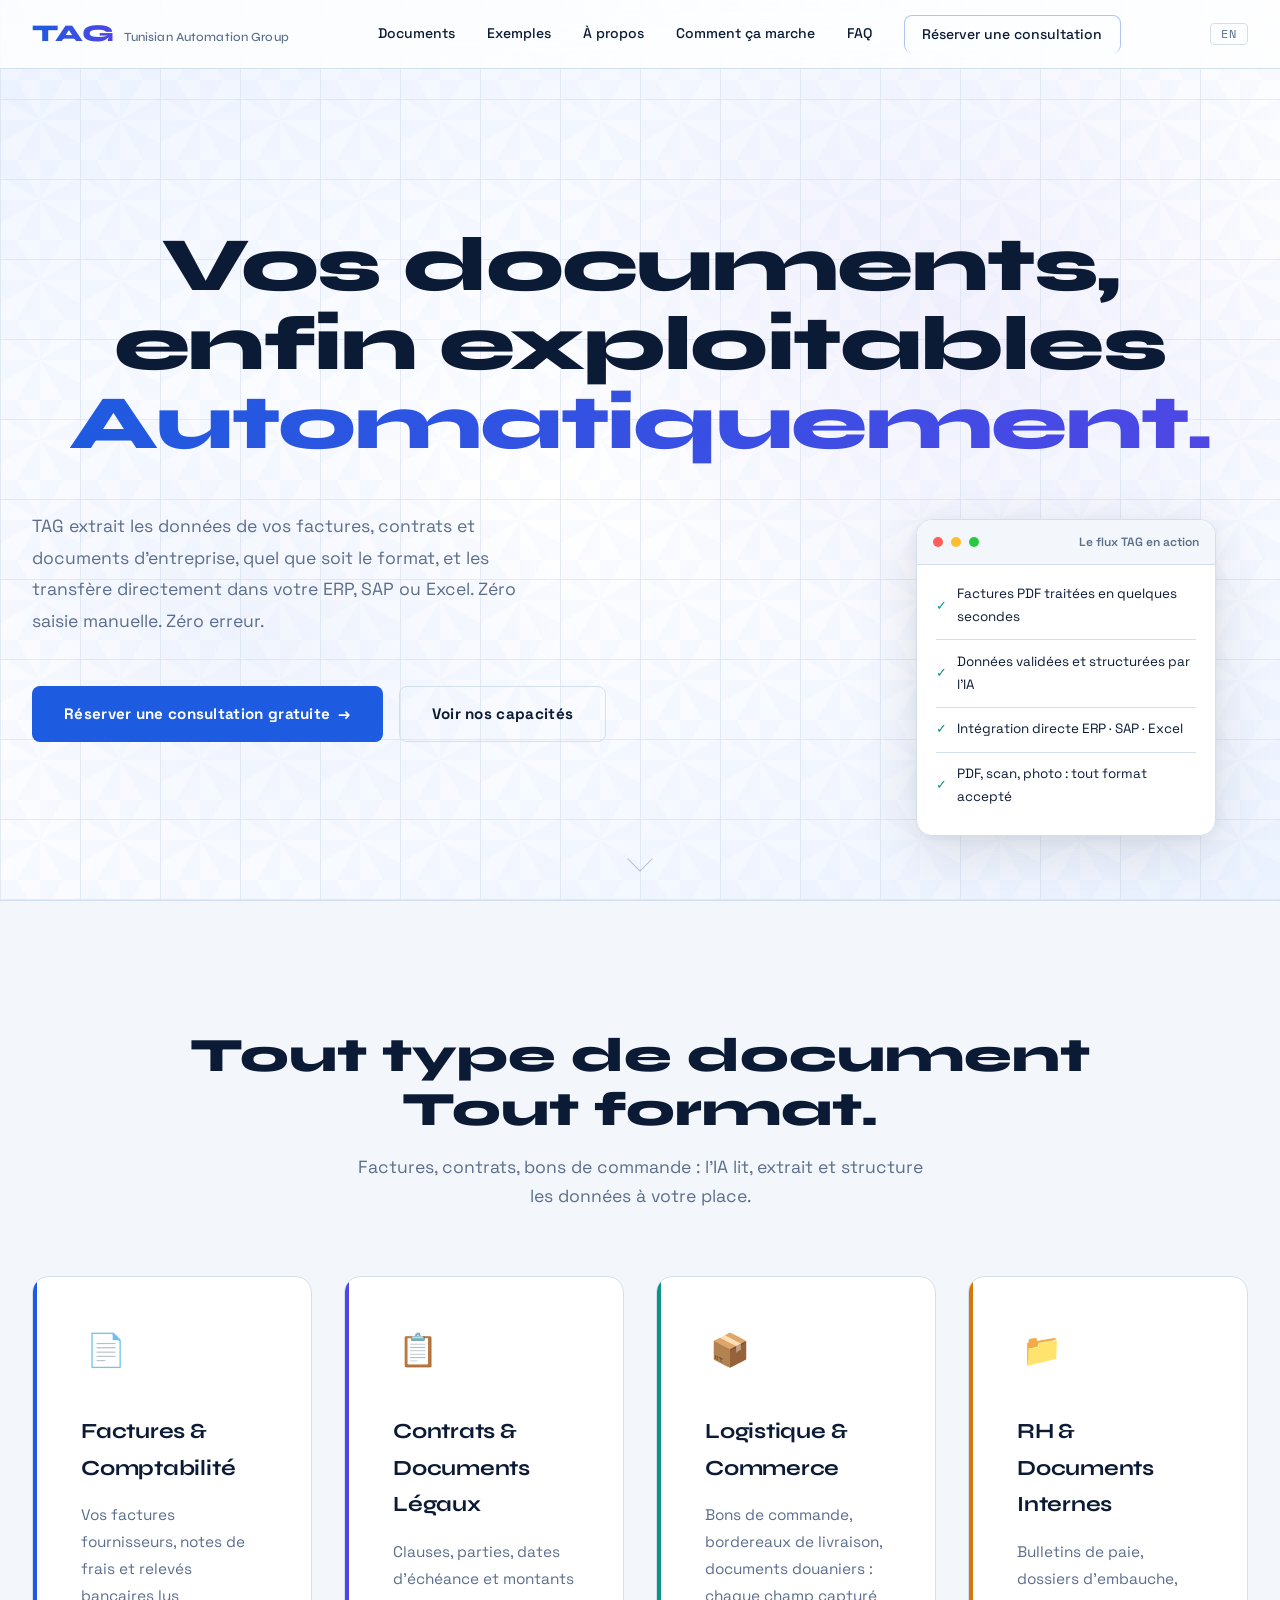
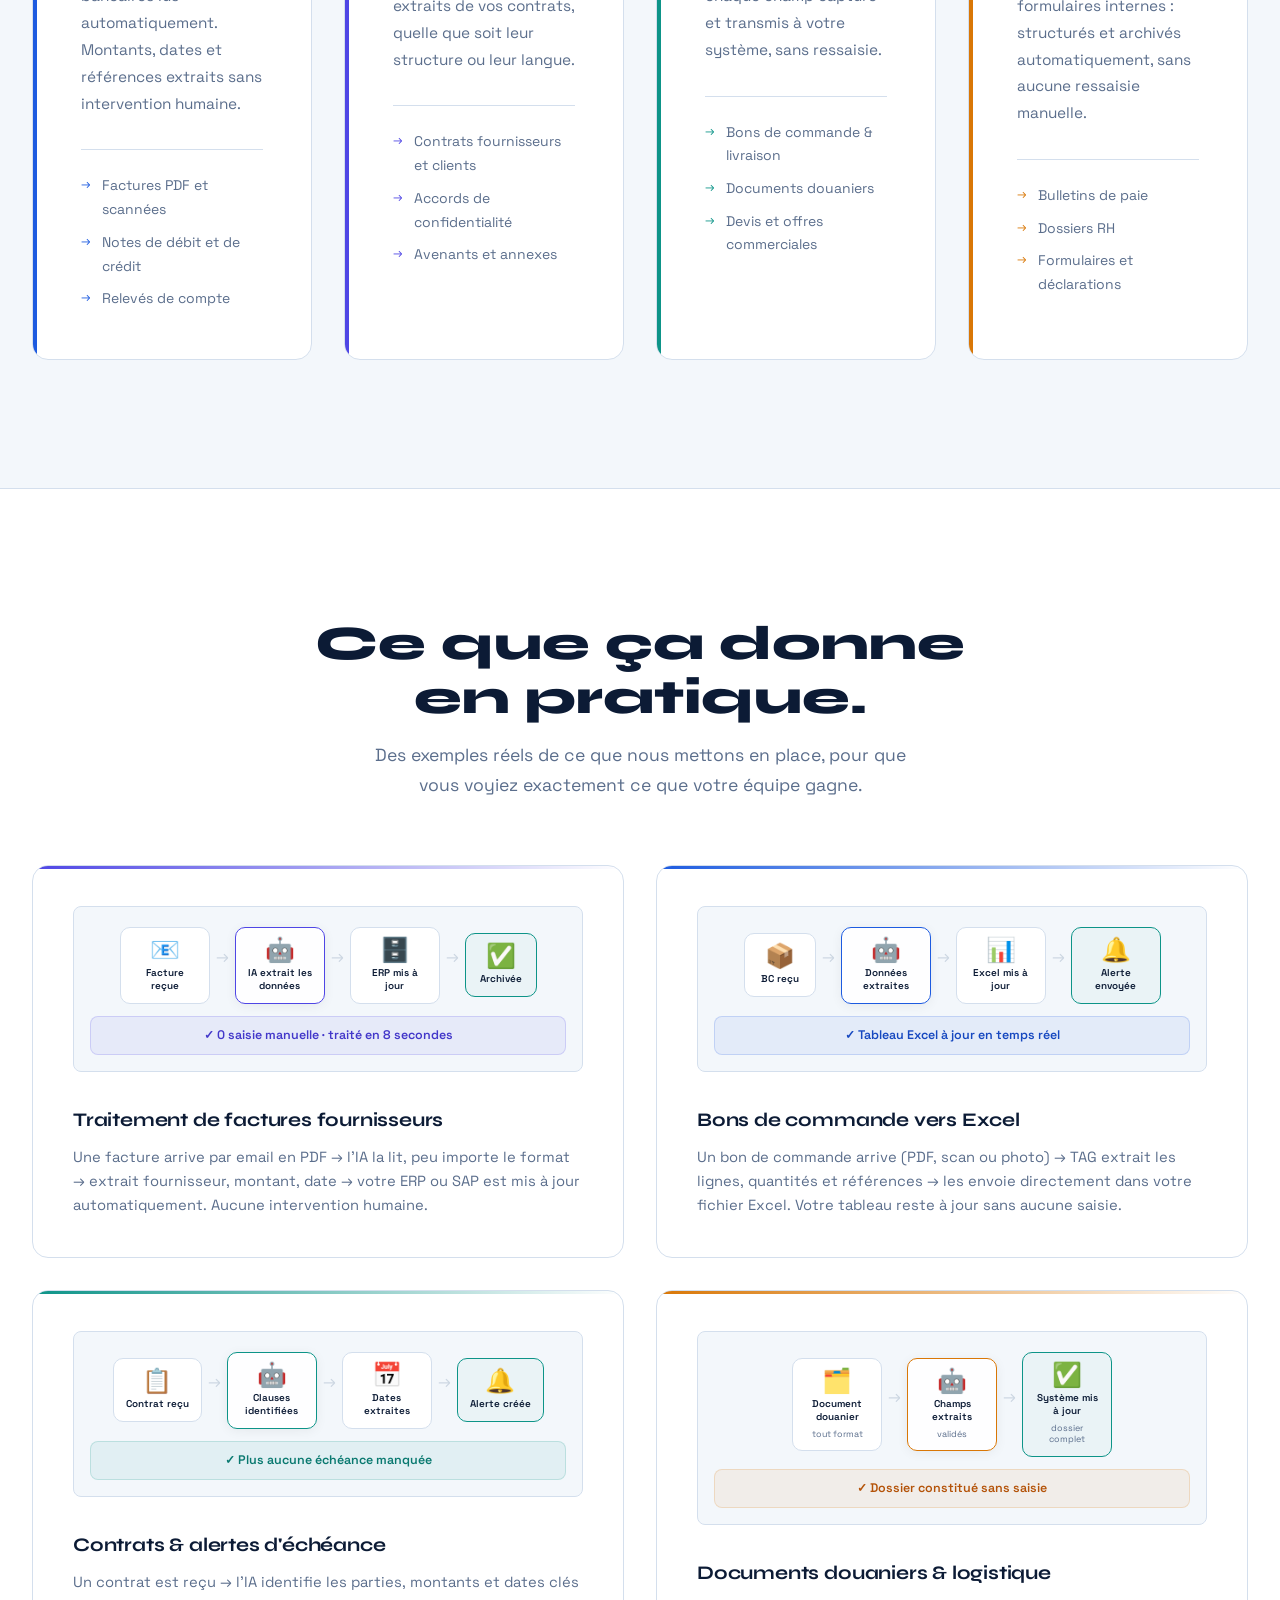
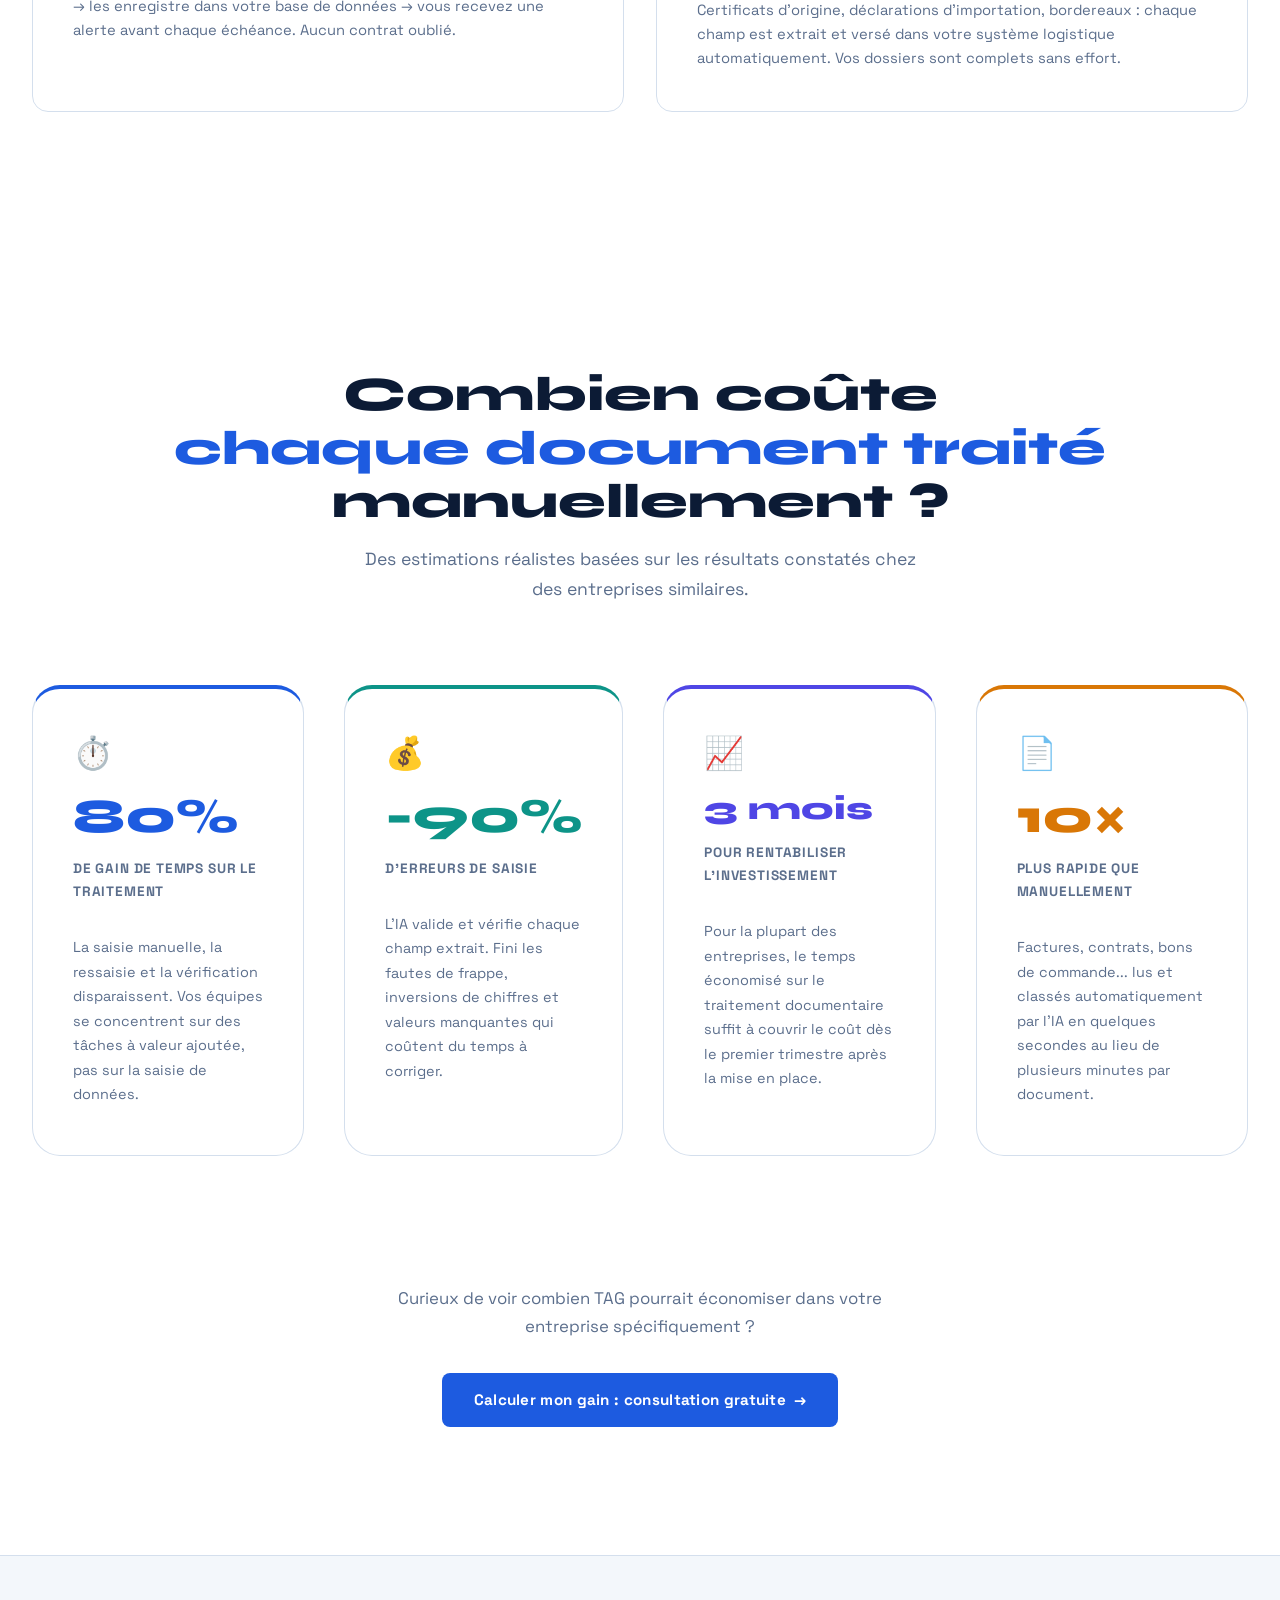
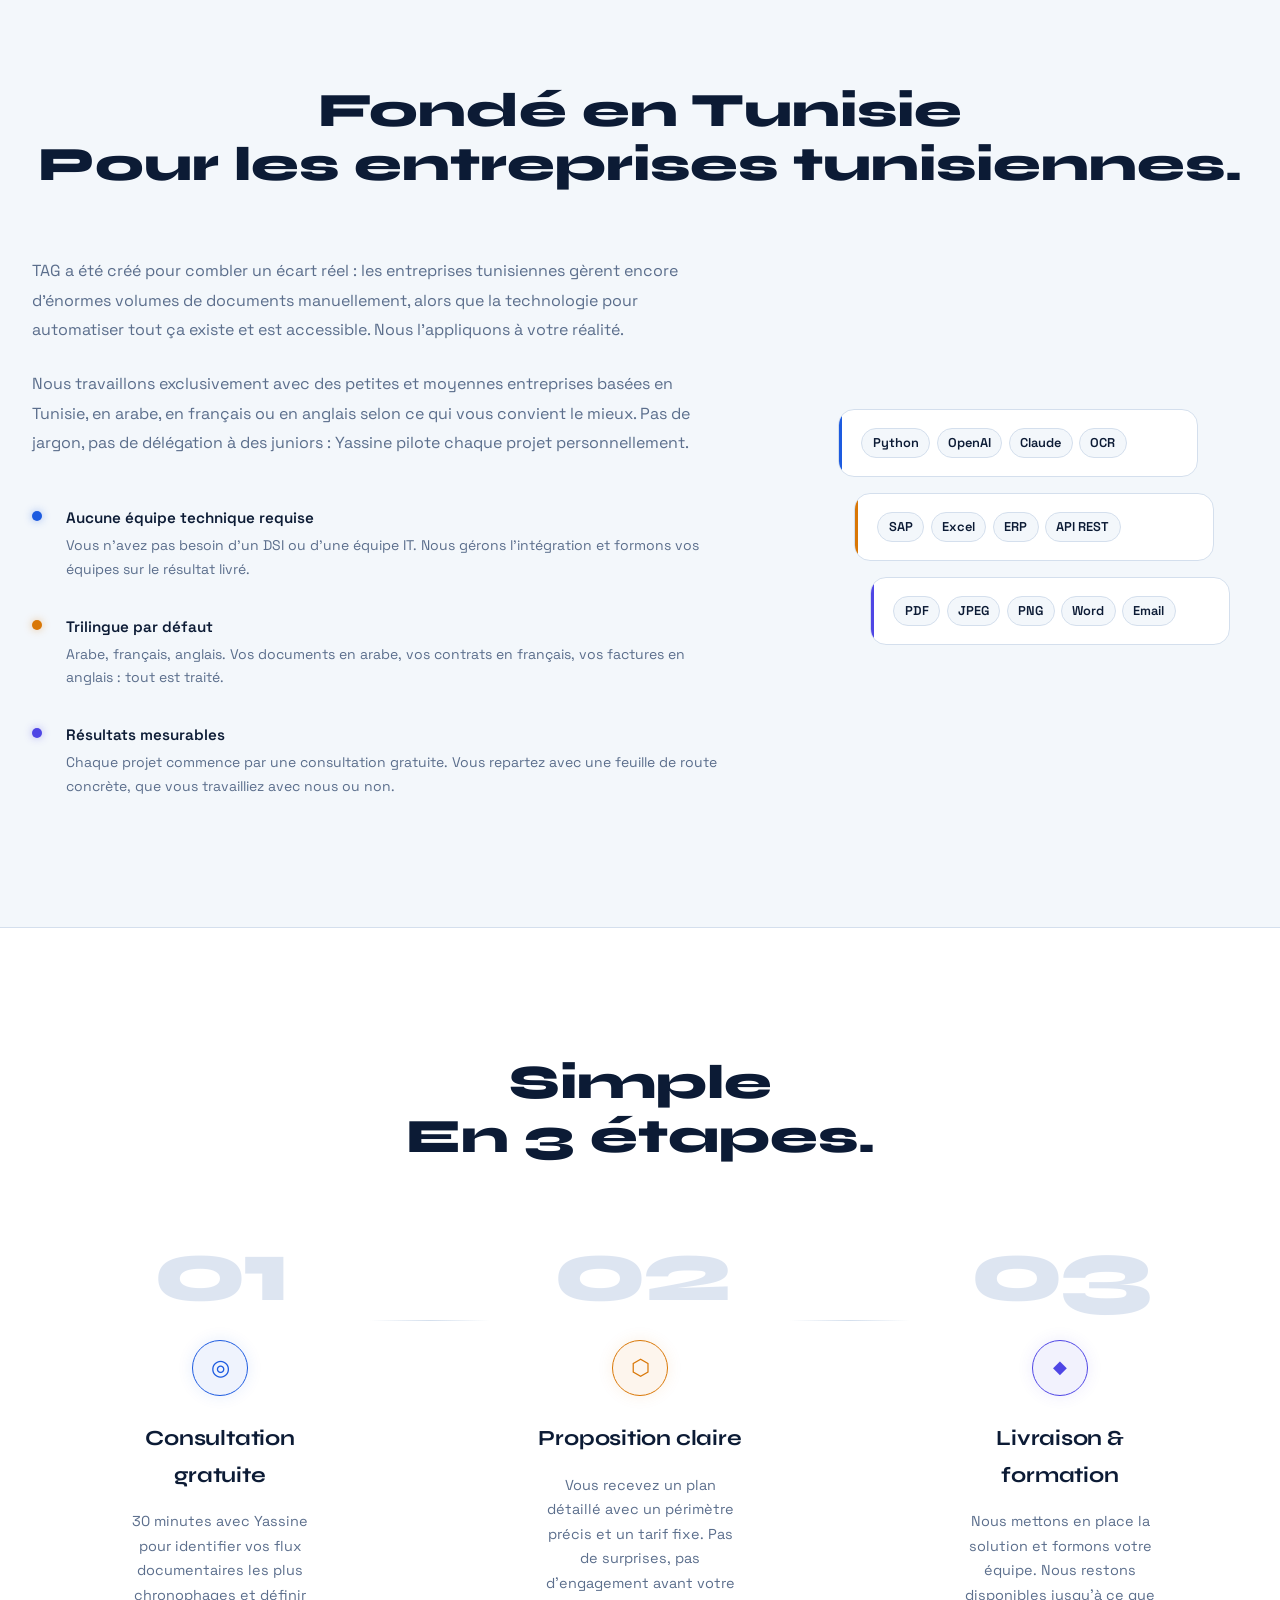
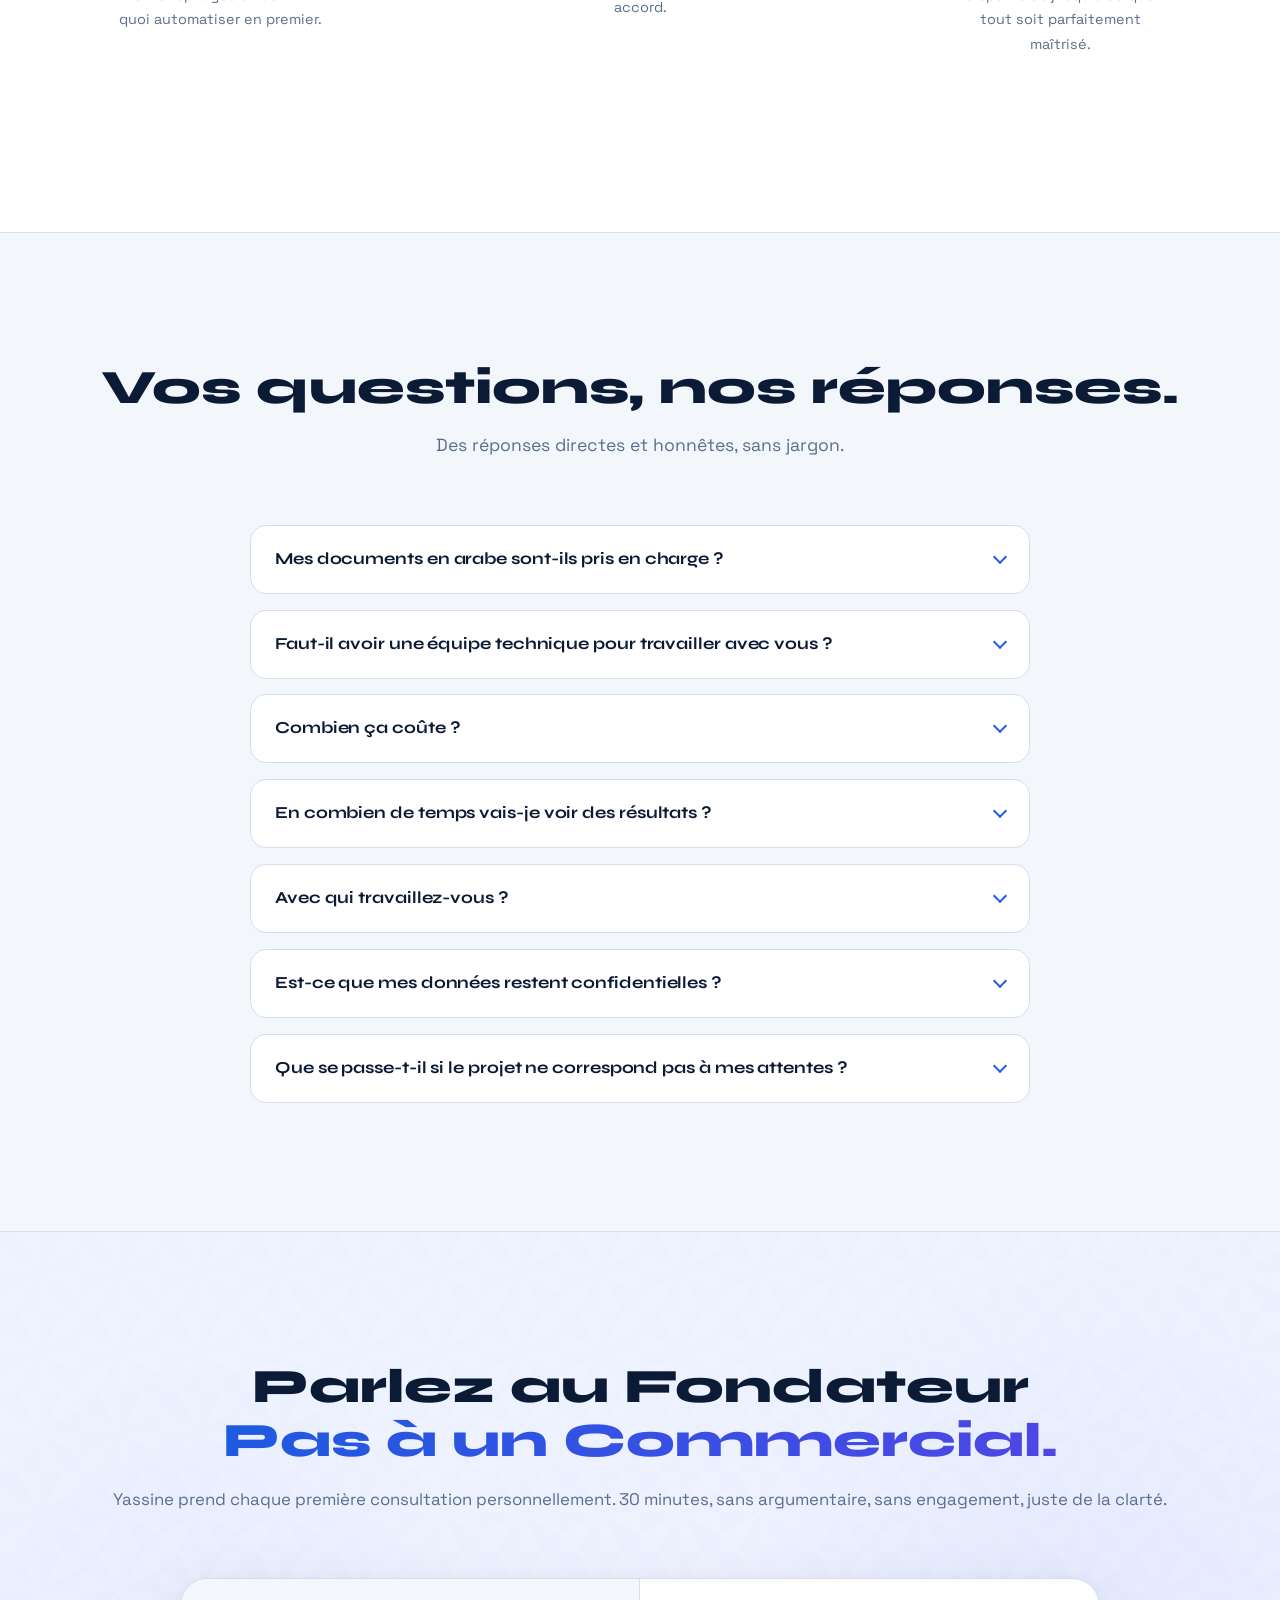
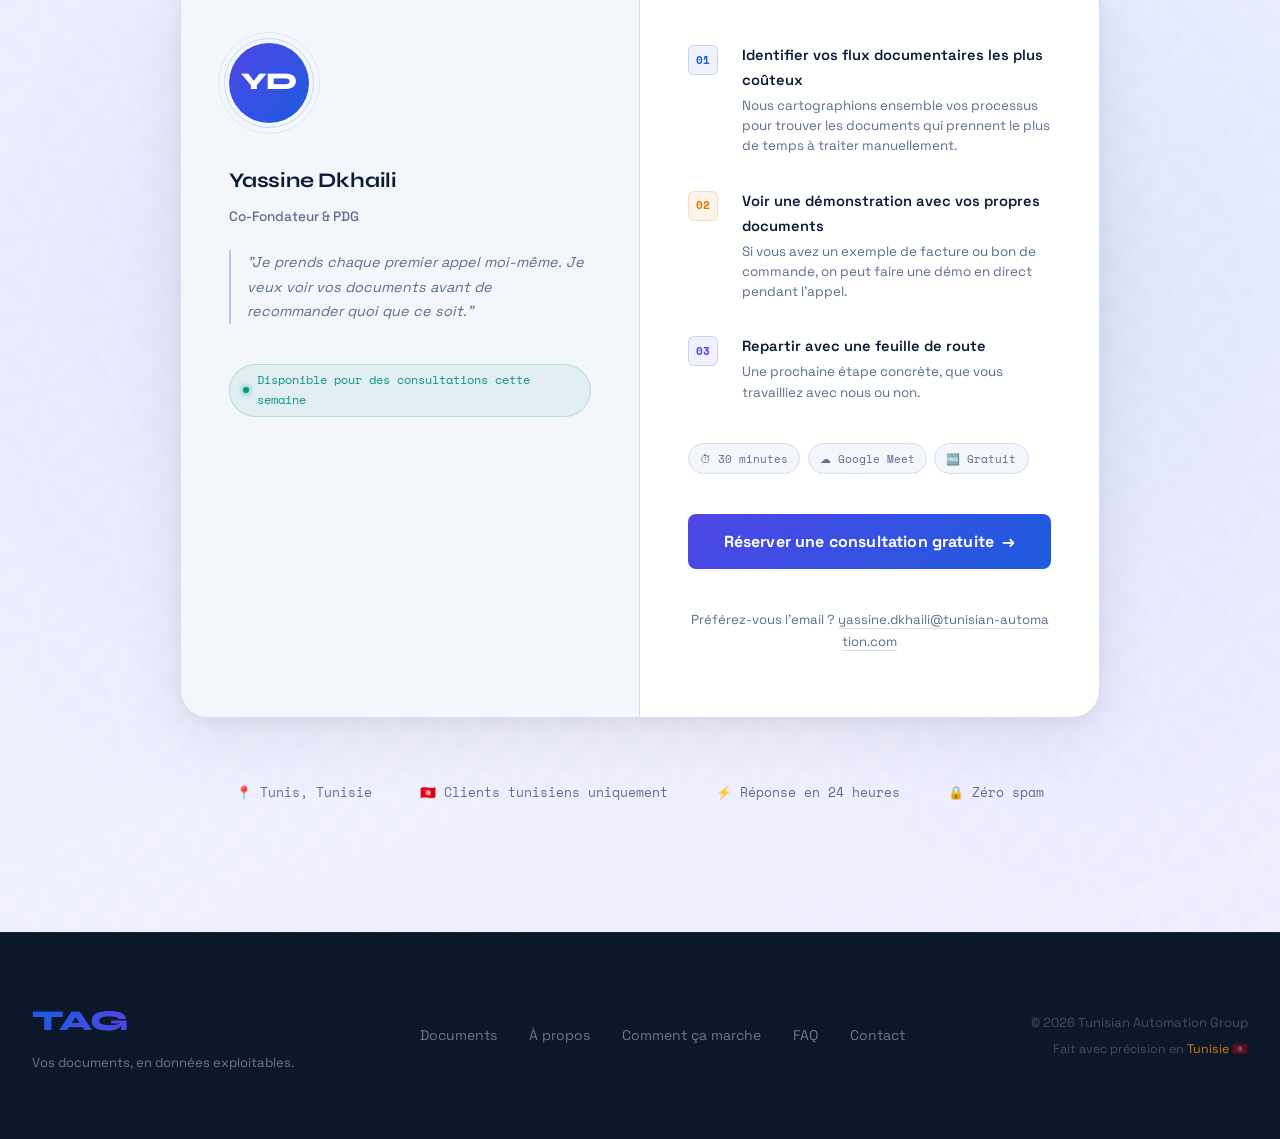
==== commit e6c104a4: "Pivot TAG to Intelligent Document Processing (IDP) Complete business pivot away from workflow automa" ====
--- a/index.html
+++ b/index.html
@@ -11,10 +11,10 @@
   </script>
   <meta charset="UTF-8">
   <meta name="viewport" content="width=device-width, initial-scale=1.0">
-  <meta name="description" content="Tunisian Automation Group : Automatisation intelligente, traitement de documents par l'IA, création de sites web et migration cloud pour les PME tunisiennes.">
+  <meta name="description" content="Tunisian Automation Group : Traitement intelligent de documents par l'IA pour les entreprises tunisiennes. Factures, contrats, bons de commande, extraits et intégrés dans votre ERP ou Excel.">
   <meta name="theme-color" content="#FFFFFF">
   <meta property="og:title" content="Tunisian Automation Group">
-  <meta property="og:description" content="Automatisation, intelligence documentaire, digitalisation et cloud, conçu en Tunisie, pour les entreprises tunisiennes.">
+  <meta property="og:description" content="Vos documents deviennent des données exploitables. Factures, contrats, bons de commande lus par l'IA et intégrés dans votre ERP, SAP ou Excel.">
   <meta property="og:type" content="website">
   <meta property="og:url" content="https://tunisian-automation.com/">
   <meta name="twitter:card" content="summary_large_image">
@@ -22,7 +22,7 @@
   <link rel="sitemap" type="application/xml" href="/sitemap.xml">
   <meta name="robots" content="index, follow">
   <meta name="author" content="Tunisian Automation Group">
-  <title>Tunisian Automation Group : Automatisation &amp; Digitalisation pour les PME Tunisiennes</title>
+  <title>Tunisian Automation Group : Traitement Intelligent de Documents pour les Entreprises Tunisiennes</title>
   <link rel="icon" type="image/svg+xml" href="assets/favicon.svg">
   <link rel="icon" type="image/png" sizes="192x192" href="assets/android-chrome-192x192.png">
   <link rel="icon" type="image/png" sizes="512x512" href="assets/android-chrome-512x512.png">
@@ -40,7 +40,7 @@
     "name": "Tunisian Automation Group",
     "alternateName": "TAG",
     "url": "https://tunisian-automation.com",
-    "description": "Automatisation intelligente, traitement de documents par l'IA, création de sites web et migration cloud pour les PME tunisiennes.",
+    "description": "Traitement intelligent de documents par l'IA pour les entreprises tunisiennes. Factures, contrats, bons de commande extraits et intégrés dans votre ERP, SAP ou Excel.",
     "foundingDate": "2026",
     "founder": { "@type": "Person", "name": "Yassine Dkhaili" },
     "address": { "@type": "PostalAddress", "addressCountry": "TN", "addressLocality": "Tunis" },
@@ -70,7 +70,7 @@
         <span class="nav__logo-full">Tunisian Automation Group</span>
       </a>
       <ul class="nav__links" role="list">
-        <li><a href="#services" class="nav__link" data-i18n="nav-services">Services</a></li>
+        <li><a href="#services" class="nav__link" data-i18n="nav-services">Documents</a></li>
         <li><a href="#demos" class="nav__link" data-i18n="nav-demos">Exemples</a></li>
         <li><a href="#about" class="nav__link" data-i18n="nav-about">À propos</a></li>
         <li><a href="#process" class="nav__link" data-i18n="nav-process">Comment ça marche</a></li>
@@ -97,15 +97,14 @@
 
       <div class="container hero__inner">
         <div class="hero__content">
-          <p class="hero__overline" data-i18n="hero-overline">// BASÉ À TUNIS · POUR LES PME TUNISIENNES</p>
           <h1 class="hero__headline" data-i18n-html="hero-headline">
-            Faites travailler<br>votre entreprise<br>
-            <span class="hero__headline--accent">plus intelligemment.</span>
+            Vos documents,<br>enfin exploitables<br>
+            <span class="hero__headline--accent">Automatiquement.</span>
           </h1>
 
           <div class="hero__below-title">
             <p class="hero__body" data-i18n="hero-body">
-              Nous aidons les entreprises tunisiennes à automatiser leurs tâches répétitives, traiter leurs documents par l'IA, créer leur présence digitale et migrer vers le cloud, sans jargon technique, sans prise de tête.
+              TAG extrait les données de vos factures, contrats et documents d'entreprise, quel que soit le format, et les transfère directement dans votre ERP, SAP ou Excel. Zéro saisie manuelle. Zéro erreur.
             </p>
           </div>
 
@@ -114,7 +113,7 @@
               <span data-i18n="hero-cta-primary">Réserver une consultation gratuite</span>
               <span class="btn__arrow" aria-hidden="true">→</span>
             </a>
-            <a href="#services" class="btn btn--ghost" data-i18n="hero-cta-ghost">Découvrir nos services</a>
+            <a href="#services" class="btn btn--ghost" data-i18n="hero-cta-ghost">Voir nos capacités</a>
           </div>
         </div>
       </div>
@@ -124,13 +123,13 @@
           <span class="hero__terminal-dot" style="background:#ff5f56"></span>
           <span class="hero__terminal-dot" style="background:#ffbd2e"></span>
           <span class="hero__terminal-dot" style="background:#27c93f"></span>
-          <span class="hero__terminal-title" data-i18n="hero-term-title">Ce que vous gagnez avec TAG</span>
+          <span class="hero__terminal-title" data-i18n="hero-term-title">Le flux TAG en action</span>
         </div>
         <div class="hero__terminal-body">
-          <p class="hero__terminal-line hero__terminal-line--1" data-i18n-html="hero-term1"><span class="t-green">✓</span> Factures et documents traités automatiquement</p>
-          <p class="hero__terminal-line hero__terminal-line--2" data-i18n-html="hero-term2"><span class="t-green">✓</span> Tâches répétitives éliminées grâce à l'IA</p>
-          <p class="hero__terminal-line hero__terminal-line--3" data-i18n-html="hero-term3"><span class="t-green">✓</span> Présence digitale professionnelle créée</p>
-          <p class="hero__terminal-line hero__terminal-line--4" data-i18n-html="hero-term4"><span class="t-green">✓</span> Infrastructure sécurisée dans le cloud</p>
+          <p class="hero__terminal-line hero__terminal-line--1" data-i18n-html="hero-term1"><span class="t-green">✓</span> Factures PDF traitées en quelques secondes</p>
+          <p class="hero__terminal-line hero__terminal-line--2" data-i18n-html="hero-term2"><span class="t-green">✓</span> Données validées et structurées par l'IA</p>
+          <p class="hero__terminal-line hero__terminal-line--3" data-i18n-html="hero-term3"><span class="t-green">✓</span> Intégration directe ERP · SAP · Excel</p>
+          <p class="hero__terminal-line hero__terminal-line--4" data-i18n-html="hero-term4"><span class="t-green">✓</span> PDF, scan, photo : tout format accepté</p>
         </div>
       </div>
 
@@ -143,80 +142,73 @@
     <section class="services" id="services" aria-labelledby="services-heading">
       <div class="container">
         <div class="section-header">
-          <p class="section-overline" data-i18n="svc-overline">// NOS SERVICES</p>
-          <h2 id="services-heading" class="section-title" data-i18n-html="svc-title">Tout ce dont votre<br>entreprise a besoin.</h2>
-          <p class="section-body" data-i18n="svc-body">Des solutions concrètes, adaptées à votre réalité, pas des packages standardisés.</p>
+          <h2 id="services-heading" class="section-title" data-i18n-html="svc-title">Tout type de document<br>Tout format.</h2>
+          <p class="section-body" data-i18n="svc-body">Factures, contrats, bons de commande : l'IA lit, extrait et structure les données à votre place.</p>
         </div>
 
         <div class="services__grid">
 
-          <!-- Pillar 1 — Automatisation -->
+          <!-- Factures & Comptabilité -->
           <article class="service-card service-card--cyan">
             <div class="service-card__glow" aria-hidden="true"></div>
             <div class="service-card__accent"></div>
             <div class="service-card__icon" aria-hidden="true">
-              <div class="icon-workflow">
-                <div class="icon-gear icon-gear--large"></div>
-                <div class="icon-gear icon-gear--small"></div>
-              </div>
-            </div>
-            <h3 class="service-card__title" data-i18n="svc1-title">Automatisation Intelligente</h3>
-            <p class="service-card__body" data-i18n="svc1-body">Vos tâches répétitives (relances, rapports, synchronisations, notifications) tournent seules 24h/24, avec l'IA là où elle fait la différence.</p>
+              <div class="icon-doc"></div>
+            </div>
+            <h3 class="service-card__title" data-i18n="svc1-title">Factures &amp; Comptabilité</h3>
+            <p class="service-card__body" data-i18n="svc1-body">Vos factures fournisseurs, notes de frais et relevés bancaires lus automatiquement. Montants, dates et références extraits sans intervention humaine.</p>
             <ul class="service-card__features" role="list">
-              <li data-i18n="svc1-f1">Relances clients, onboarding, rappels automatiques</li>
-              <li data-i18n="svc1-f2">Connexion entre vos outils (CRM, email, tableurs…)</li>
-              <li data-i18n="svc1-f3">Workflows déclenchés par vos événements métier</li>
+              <li data-i18n="svc1-f1">Factures PDF et scannées</li>
+              <li data-i18n="svc1-f2">Notes de débit et de crédit</li>
+              <li data-i18n="svc1-f3">Relevés de compte</li>
             </ul>
           </article>
 
-          <!-- Pillar 2 — Document AI -->
+          <!-- Contrats & Documents Légaux -->
           <article class="service-card service-card--violet">
             <div class="service-card__glow" aria-hidden="true"></div>
             <div class="service-card__accent"></div>
             <div class="service-card__icon" aria-hidden="true">
-              <div class="icon-doc"></div>
-            </div>
-            <h3 class="service-card__title" data-i18n="svc2-title">Intelligence Documentaire</h3>
-            <p class="service-card__body" data-i18n="svc2-body">L'IA lit vos factures, contrats et formulaires à votre place : extraction des données clés, validation, et intégration directe dans vos systèmes. Zéro saisie manuelle.</p>
+              <div class="icon-contract"></div>
+            </div>
+            <h3 class="service-card__title" data-i18n="svc2-title">Contrats &amp; Documents Légaux</h3>
+            <p class="service-card__body" data-i18n="svc2-body">Clauses, parties, dates d'échéance et montants extraits de vos contrats, quelle que soit leur structure ou leur langue.</p>
             <ul class="service-card__features" role="list">
-              <li data-i18n="svc2-f1">Lecture automatique de factures, bons de commande, contrats</li>
-              <li data-i18n="svc2-f2">Extraction et vérification des données par l'IA</li>
-              <li data-i18n="svc2-f3">Intégration dans votre ERP, CRM ou comptabilité</li>
+              <li data-i18n="svc2-f1">Contrats fournisseurs et clients</li>
+              <li data-i18n="svc2-f2">Accords de confidentialité</li>
+              <li data-i18n="svc2-f3">Avenants et annexes</li>
             </ul>
           </article>
 
-          <!-- Pillar 3 — Digitalisation -->
+          <!-- Logistique & Commerce -->
           <article class="service-card service-card--emerald">
             <div class="service-card__glow" aria-hidden="true"></div>
             <div class="service-card__accent"></div>
             <div class="service-card__icon" aria-hidden="true">
-              <div class="icon-web"></div>
-            </div>
-            <h3 class="service-card__title" data-i18n="svc3-title">Présence Digitale &amp; Sur Mesure</h3>
-            <p class="service-card__body" data-i18n="svc3-body">Site web professionnel, tableau de bord pour piloter votre activité, ou intégrations entre vos outils : nous construisons ce dont votre entreprise a besoin pour fonctionner dans le digital.</p>
+              <div class="icon-logistics"></div>
+            </div>
+            <h3 class="service-card__title" data-i18n="svc3-title">Logistique &amp; Commerce</h3>
+            <p class="service-card__body" data-i18n="svc3-body">Bons de commande, bordereaux de livraison, documents douaniers : chaque champ capturé et transmis à votre système, sans ressaisie.</p>
             <ul class="service-card__features" role="list">
-              <li data-i18n="svc3-f1">Site web professionnel &amp; vitrine digitale</li>
-              <li data-i18n="svc3-f2">Tableau de bord pour suivre vos KPIs en temps réel</li>
-              <li data-i18n="svc3-f3">Intégrations sur mesure entre vos logiciels métier</li>
+              <li data-i18n="svc3-f1">Bons de commande &amp; livraison</li>
+              <li data-i18n="svc3-f2">Documents douaniers</li>
+              <li data-i18n="svc3-f3">Devis et offres commerciales</li>
             </ul>
           </article>
 
-          <!-- Pillar 4 — Cloud -->
+          <!-- RH & Documents Internes -->
           <article class="service-card service-card--gold">
             <div class="service-card__glow" aria-hidden="true"></div>
             <div class="service-card__accent"></div>
             <div class="service-card__icon" aria-hidden="true">
-              <div class="icon-cloud">
-                <div class="icon-cloud__body"></div>
-                <div class="icon-cloud__arrow"></div>
-              </div>
-            </div>
-            <h3 class="service-card__title" data-i18n="svc4-title">Migration Cloud</h3>
-            <p class="service-card__body" data-i18n="svc4-body">Passez de vos serveurs locaux à une infrastructure cloud fiable, sécurisée et accessible depuis n'importe où, sans interruption de votre activité.</p>
+              <div class="icon-hr"></div>
+            </div>
+            <h3 class="service-card__title" data-i18n="svc4-title">RH &amp; Documents Internes</h3>
+            <p class="service-card__body" data-i18n="svc4-body">Bulletins de paie, dossiers d'embauche, formulaires internes : structurés et archivés automatiquement, sans aucune ressaisie manuelle.</p>
             <ul class="service-card__features" role="list">
-              <li data-i18n="svc4-f1">Migration vers AWS, Azure, GCP ou hébergement privé</li>
-              <li data-i18n="svc4-f2">Zéro interruption · données sécurisées</li>
-              <li data-i18n="svc4-f3">Coûts adaptés à la taille de votre entreprise</li>
+              <li data-i18n="svc4-f1">Bulletins de paie</li>
+              <li data-i18n="svc4-f2">Dossiers RH</li>
+              <li data-i18n="svc4-f3">Formulaires et déclarations</li>
             </ul>
           </article>
 
@@ -228,16 +220,14 @@
     <section class="demos" id="demos" aria-labelledby="demos-heading">
       <div class="container">
         <div class="section-header">
-          <p class="section-overline" data-i18n="demo-overline">// EXEMPLES CONCRETS</p>
           <h2 id="demos-heading" class="section-title" data-i18n-html="demo-title">Ce que ça donne<br>en pratique.</h2>
-          <p class="section-body" data-i18n="demo-body">Des exemples réels de ce que nous construisons, pour que vous voyiez exactement ce que votre équipe gagne.</p>
+          <p class="section-body" data-i18n="demo-body">Des exemples réels de ce que nous mettons en place, pour que vous voyiez exactement ce que votre équipe gagne.</p>
         </div>
 
         <div class="demos__grid">
 
-          <!-- TILE 1 — AI Document processing -->
+          <!-- TILE 1 — Factures fournisseurs -->
           <article class="demo-tile demo-tile--violet">
-            <p class="demo-tile__overline" data-i18n="demo1-overline">// INTELLIGENCE DOCUMENTAIRE</p>
             <div class="demo-tile__canvas" aria-hidden="true">
               <div class="demo-flow">
                 <div class="demo-flow__step">
@@ -252,109 +242,106 @@
                 <span class="demo-flow__arrow">→</span>
                 <div class="demo-flow__step">
                   <div class="demo-flow__icon">🗄️</div>
-                  <span class="demo-flow__label" data-i18n="demo1-s3">Système mis à jour</span>
+                  <span class="demo-flow__label" data-i18n="demo1-s3">ERP mis à jour</span>
                 </div>
                 <span class="demo-flow__arrow">→</span>
                 <div class="demo-flow__step demo-flow__step--done">
                   <div class="demo-flow__icon">✅</div>
-                  <span class="demo-flow__label" data-i18n="demo1-s4">Archivé</span>
-                </div>
-              </div>
-              <div class="demo-result" data-i18n="demo1-result">✓ 0 saisie manuelle, 100% automatique</div>
-            </div>
-            <h3 class="demo-tile__title" data-i18n="demo1-title">Traitement de factures par l'IA</h3>
-            <p class="demo-tile__caption" data-i18n="demo1-caption">Une facture arrive par email → l'IA la lit et extrait les données clés → votre ERP est mis à jour → la facture est archivée. Aucune intervention humaine.</p>
+                  <span class="demo-flow__label" data-i18n="demo1-s4">Archivée</span>
+                </div>
+              </div>
+              <div class="demo-result" data-i18n="demo1-result">✓ 0 saisie manuelle · traité en 8 secondes</div>
+            </div>
+            <h3 class="demo-tile__title" data-i18n="demo1-title">Traitement de factures fournisseurs</h3>
+            <p class="demo-tile__caption" data-i18n="demo1-caption">Une facture arrive par email en PDF → l'IA la lit, peu importe le format → extrait fournisseur, montant, date → votre ERP ou SAP est mis à jour automatiquement. Aucune intervention humaine.</p>
           </article>
 
-          <!-- TILE 2 — Workflow Automation -->
+          <!-- TILE 2 — Bons de commande vers Excel -->
           <article class="demo-tile demo-tile--cyan">
-            <p class="demo-tile__overline" data-i18n="demo2-overline">// AUTOMATISATION</p>
             <div class="demo-tile__canvas" aria-hidden="true">
               <div class="demo-flow">
                 <div class="demo-flow__step">
-                  <div class="demo-flow__icon">📝</div>
-                  <span class="demo-flow__label" data-i18n="demo2-s1">Nouveau client</span>
+                  <div class="demo-flow__icon">📦</div>
+                  <span class="demo-flow__label" data-i18n="demo2-s1">BC reçu</span>
                 </div>
                 <span class="demo-flow__arrow">→</span>
                 <div class="demo-flow__step demo-flow__step--highlight">
-                  <div class="demo-flow__icon">✉️</div>
-                  <span class="demo-flow__label" data-i18n="demo2-s2">Email envoyé</span>
+                  <div class="demo-flow__icon">🤖</div>
+                  <span class="demo-flow__label" data-i18n="demo2-s2">Données extraites</span>
                 </div>
                 <span class="demo-flow__arrow">→</span>
                 <div class="demo-flow__step">
-                  <div class="demo-flow__icon">📋</div>
-                  <span class="demo-flow__label" data-i18n="demo2-s3">CRM mis à jour</span>
+                  <div class="demo-flow__icon">📊</div>
+                  <span class="demo-flow__label" data-i18n="demo2-s3">Excel mis à jour</span>
                 </div>
                 <span class="demo-flow__arrow">→</span>
                 <div class="demo-flow__step demo-flow__step--done">
-                  <div class="demo-flow__icon">📅</div>
-                  <span class="demo-flow__label" data-i18n="demo2-s4">RDV planifié</span>
-                </div>
-              </div>
-              <div class="demo-result" data-i18n="demo2-result">✓ Déclenché en moins d'une minute</div>
-            </div>
-            <h3 class="demo-tile__title" data-i18n="demo2-title">Onboarding client automatisé</h3>
-            <p class="demo-tile__caption" data-i18n="demo2-caption">Un nouveau client signe → email de bienvenue envoyé automatiquement → CRM mis à jour → réunion de démarrage planifiée. Votre équipe n'a rien à faire.</p>
+                  <div class="demo-flow__icon">🔔</div>
+                  <span class="demo-flow__label" data-i18n="demo2-s4">Alerte envoyée</span>
+                </div>
+              </div>
+              <div class="demo-result" data-i18n="demo2-result">✓ Tableau Excel à jour en temps réel</div>
+            </div>
+            <h3 class="demo-tile__title" data-i18n="demo2-title">Bons de commande vers Excel</h3>
+            <p class="demo-tile__caption" data-i18n="demo2-caption">Un bon de commande arrive (PDF, scan ou photo) → TAG extrait les lignes, quantités et références → les envoie directement dans votre fichier Excel. Votre tableau reste à jour sans aucune saisie.</p>
           </article>
 
-          <!-- TILE 3 — Dashboard / Digitalisation -->
+          <!-- TILE 3 — Contrats & dates d'échéance -->
           <article class="demo-tile demo-tile--emerald">
-            <p class="demo-tile__overline" data-i18n="demo3-overline">// PRÉSENCE DIGITALE</p>
             <div class="demo-tile__canvas" aria-hidden="true">
               <div class="demo-flow">
                 <div class="demo-flow__step">
-                  <div class="demo-flow__icon">📊</div>
-                  <span class="demo-flow__label" data-i18n="demo3-s1">Vos données ERP</span>
-                </div>
-                <span class="demo-flow__arrow">+</span>
-                <div class="demo-flow__step">
                   <div class="demo-flow__icon">📋</div>
-                  <span class="demo-flow__label" data-i18n="demo3-s2">Vos tableurs</span>
+                  <span class="demo-flow__label" data-i18n="demo3-s1">Contrat reçu</span>
                 </div>
                 <span class="demo-flow__arrow">→</span>
                 <div class="demo-flow__step demo-flow__step--highlight">
-                  <div class="demo-flow__icon">🖥️</div>
-                  <span class="demo-flow__label" data-i18n="demo3-s3">Dashboard en direct</span>
+                  <div class="demo-flow__icon">🤖</div>
+                  <span class="demo-flow__label" data-i18n="demo3-s2">Clauses identifiées</span>
+                </div>
+                <span class="demo-flow__arrow">→</span>
+                <div class="demo-flow__step">
+                  <div class="demo-flow__icon">📅</div>
+                  <span class="demo-flow__label" data-i18n="demo3-s3">Dates extraites</span>
                 </div>
                 <span class="demo-flow__arrow">→</span>
                 <div class="demo-flow__step demo-flow__step--done">
-                  <div class="demo-flow__icon">📈</div>
-                  <span class="demo-flow__label" data-i18n="demo3-s4">Décisions éclairées</span>
-                </div>
-              </div>
-              <div class="demo-result" data-i18n="demo3-result">✓ Fini les exports Excel le lundi matin</div>
-            </div>
-            <h3 class="demo-tile__title" data-i18n="demo3-title">Tableau de bord dirigeant</h3>
-            <p class="demo-tile__caption" data-i18n="demo3-caption">Toutes vos données (ERP, tableurs, CRM) agrégées en un tableau de bord live. Vos KPIs en temps réel, sans exports manuels ni fichiers partagés.</p>
+                  <div class="demo-flow__icon">🔔</div>
+                  <span class="demo-flow__label" data-i18n="demo3-s4">Alerte créée</span>
+                </div>
+              </div>
+              <div class="demo-result" data-i18n="demo3-result">✓ Plus aucune échéance manquée</div>
+            </div>
+            <h3 class="demo-tile__title" data-i18n="demo3-title">Contrats &amp; alertes d'échéance</h3>
+            <p class="demo-tile__caption" data-i18n="demo3-caption">Un contrat est reçu → l'IA identifie les parties, montants et dates clés → les enregistre dans votre base de données → vous recevez une alerte avant chaque échéance. Aucun contrat oublié.</p>
           </article>
 
-          <!-- TILE 4 — Cloud Migration -->
+          <!-- TILE 4 — Documents douaniers -->
           <article class="demo-tile demo-tile--gold">
-            <p class="demo-tile__overline" data-i18n="demo4-overline">// MIGRATION CLOUD</p>
             <div class="demo-tile__canvas" aria-hidden="true">
               <div class="demo-flow">
                 <div class="demo-flow__step">
-                  <div class="demo-flow__icon">🖥️</div>
-                  <span class="demo-flow__label" data-i18n="demo4-s1">Serveur local</span>
-                  <span class="demo-flow__sublabel" data-i18n="demo4-s1b">lent &amp; fragile</span>
+                  <div class="demo-flow__icon">🗂️</div>
+                  <span class="demo-flow__label" data-i18n="demo4-s1">Document douanier</span>
+                  <span class="demo-flow__sublabel" data-i18n="demo4-s1b">tout format</span>
                 </div>
                 <span class="demo-flow__arrow">→</span>
                 <div class="demo-flow__step demo-flow__step--highlight">
-                  <div class="demo-flow__icon">📦</div>
-                  <span class="demo-flow__label" data-i18n="demo4-s2">Migration sécurisée</span>
-                  <span class="demo-flow__sublabel" data-i18n="demo4-s2b">sans interruption</span>
+                  <div class="demo-flow__icon">🤖</div>
+                  <span class="demo-flow__label" data-i18n="demo4-s2">Champs extraits</span>
+                  <span class="demo-flow__sublabel" data-i18n="demo4-s2b">validés</span>
                 </div>
                 <span class="demo-flow__arrow">→</span>
                 <div class="demo-flow__step demo-flow__step--done">
-                  <div class="demo-flow__icon">☁️</div>
-                  <span class="demo-flow__label" data-i18n="demo4-s3">Cloud opérationnel</span>
-                  <span class="demo-flow__sublabel" data-i18n="demo4-s3b">rapide &amp; sécurisé</span>
-                </div>
-              </div>
-              <div class="demo-result" data-i18n="demo4-result">✓ Disponible partout · Zéro interruption</div>
-            </div>
-            <h3 class="demo-tile__title" data-i18n="demo4-title">Migration cloud sans interruption</h3>
-            <p class="demo-tile__caption" data-i18n="demo4-caption">Vos serveurs locaux migrent vers AWS, Azure ou GCP sans que votre activité soit ralentie. Plus rapide, plus fiable, accessible depuis n'importe où.</p>
+                  <div class="demo-flow__icon">✅</div>
+                  <span class="demo-flow__label" data-i18n="demo4-s3">Système mis à jour</span>
+                  <span class="demo-flow__sublabel" data-i18n="demo4-s3b">dossier complet</span>
+                </div>
+              </div>
+              <div class="demo-result" data-i18n="demo4-result">✓ Dossier constitué sans saisie</div>
+            </div>
+            <h3 class="demo-tile__title" data-i18n="demo4-title">Documents douaniers &amp; logistique</h3>
+            <p class="demo-tile__caption" data-i18n="demo4-caption">Certificats d'origine, déclarations d'importation, bordereaux : chaque champ est extrait et versé dans votre système logistique automatiquement. Vos dossiers sont complets sans effort.</p>
           </article>
 
         </div>
@@ -365,8 +352,7 @@
     <section class="savings" id="savings" aria-labelledby="savings-heading">
       <div class="container">
         <div class="section-header">
-          <p class="section-overline t-green" data-i18n="savings-overline">// CE QUE VOUS GAGNEZ CONCRÈTEMENT</p>
-          <h2 id="savings-heading" class="section-title" data-i18n-html="savings-title">Combien vaut votre<br><span style="color:var(--color-cyan)">temps perdu</span> chaque mois ?</h2>
+          <h2 id="savings-heading" class="section-title" data-i18n-html="savings-title">Combien coûte<br><span style="color:var(--color-cyan)">chaque document traité</span> manuellement ?</h2>
           <p class="section-body" data-i18n="savings-body">Des estimations réalistes basées sur les résultats constatés chez des entreprises similaires.</p>
         </div>
 
@@ -374,36 +360,36 @@
 
           <div class="savings__card savings__card--time">
             <div class="savings__icon">⏱️</div>
-            <div class="savings__stat">20 h</div>
-            <div class="savings__stat-label" data-i18n="sav1-label">économisées par semaine</div>
-            <p class="savings__desc" data-i18n="sav1-desc">Les tâches répétitives (saisie manuelle, relances, rapports...) tournent seules. Vos équipes se concentrent sur ce qui compte vraiment.</p>
+            <div class="savings__stat">80%</div>
+            <div class="savings__stat-label" data-i18n="sav1-label">de gain de temps sur le traitement</div>
+            <p class="savings__desc" data-i18n="sav1-desc">La saisie manuelle, la ressaisie et la vérification disparaissent. Vos équipes se concentrent sur des tâches à valeur ajoutée, pas sur la saisie de données.</p>
           </div>
 
           <div class="savings__card savings__card--money">
             <div class="savings__icon">💰</div>
-            <div class="savings__stat">-40%</div>
-            <div class="savings__stat-label" data-i18n="sav2-label">de coûts opérationnels</div>
-            <p class="savings__desc" data-i18n="sav2-desc">Moins d'erreurs, moins de ressaisie, moins de retards. L'automatisation réduit le coût de traitement par document de 60 à 80 %.</p>
+            <div class="savings__stat">-90%</div>
+            <div class="savings__stat-label" data-i18n="sav2-label">d'erreurs de saisie</div>
+            <p class="savings__desc" data-i18n="sav2-desc">L'IA valide et vérifie chaque champ extrait. Fini les fautes de frappe, inversions de chiffres et valeurs manquantes qui coûtent du temps à corriger.</p>
           </div>
 
           <div class="savings__card savings__card--roi">
             <div class="savings__icon">📈</div>
-            <div class="savings__stat">3 mois</div>
+            <div class="savings__stat savings__stat--roi-val" data-i18n="sav3-stat">3 mois</div>
             <div class="savings__stat-label" data-i18n="sav3-label">pour rentabiliser l'investissement</div>
-            <p class="savings__desc" data-i18n="sav3-desc">La plupart de nos clients voient un retour sur investissement positif dès le premier trimestre après la mise en place.</p>
+            <p class="savings__desc" data-i18n="sav3-desc">Pour la plupart des entreprises, le temps économisé sur le traitement documentaire suffit à couvrir le coût dès le premier trimestre après la mise en place.</p>
           </div>
 
           <div class="savings__card savings__card--docs">
             <div class="savings__icon">📄</div>
             <div class="savings__stat">10×</div>
-            <div class="savings__stat-label" data-i18n="sav4-label">plus vite sur les documents</div>
-            <p class="savings__desc" data-i18n="sav4-desc">Factures, contrats, bons de commande... traités et classés automatiquement par l'IA en quelques secondes au lieu de plusieurs minutes.</p>
+            <div class="savings__stat-label" data-i18n="sav4-label">plus rapide que manuellement</div>
+            <p class="savings__desc" data-i18n="sav4-desc">Factures, contrats, bons de commande... lus et classés automatiquement par l'IA en quelques secondes au lieu de plusieurs minutes par document.</p>
           </div>
 
         </div>
 
         <div class="savings__cta">
-          <p class="savings__cta-text" data-i18n="savings-cta-text">Curieux de savoir ce que TAG pourrait économiser dans votre entreprise spécifiquement ?</p>
+          <p class="savings__cta-text" data-i18n="savings-cta-text">Curieux de voir combien TAG pourrait économiser dans votre entreprise spécifiquement ?</p>
           <a href="#contact" class="btn btn--primary">
             <span data-i18n="savings-cta-btn">Calculer mon gain : consultation gratuite</span>
             <span class="btn__arrow" aria-hidden="true">→</span>
@@ -415,12 +401,15 @@
 
     <!-- ═══ ABOUT ═══ -->
     <section class="about" id="about" aria-labelledby="about-heading">
+      <div class="container">
+        <div class="section-header">
+          <h2 id="about-heading" class="section-title" data-i18n-html="about-title">Fondé en Tunisie<br>Pour les entreprises tunisiennes.</h2>
+        </div>
+      </div>
       <div class="container about__inner">
         <div class="about__content">
-          <p class="section-overline t-gold" data-i18n="about-overline">// QUI NOUS SOMMES</p>
-          <h2 id="about-heading" class="section-title" data-i18n-html="about-title">Fondé en Tunisie.<br>Pour les entreprises tunisiennes.</h2>
           <p class="about__body" data-i18n="about-body1">
-            TAG a été créé pour répondre à un constat simple : les PME tunisiennes ont accès aux mêmes technologies que les grandes entreprises mondiales, mais manquent de l'expertise pour les mettre en place. Nous comblons ce fossé.
+            TAG a été créé pour combler un écart réel : les entreprises tunisiennes gèrent encore d'énormes volumes de documents manuellement, alors que la technologie pour automatiser tout ça existe et est accessible. Nous l'appliquons à votre réalité.
           </p>
           <p class="about__body" data-i18n="about-body2">
             Nous travaillons exclusivement avec des petites et moyennes entreprises basées en Tunisie, en arabe, en français ou en anglais selon ce qui vous convient le mieux. Pas de jargon, pas de délégation à des juniors : Yassine pilote chaque projet personnellement.
@@ -429,15 +418,15 @@
             <div class="about__proof">
               <div class="about__proof-icon about__proof-icon--cyan" aria-hidden="true"></div>
               <div>
-                <strong data-i18n="about-p1-strong">Accessible à tous</strong>
-                <p data-i18n="about-p1-p">Pas besoin d'avoir une équipe technique. Nous nous adaptons à votre niveau et formons votre équipe.</p>
+                <strong data-i18n="about-p1-strong">Aucune équipe technique requise</strong>
+                <p data-i18n="about-p1-p">Vous n'avez pas besoin d'un DSI ou d'une équipe IT. Nous gérons l'intégration et formons vos équipes sur le résultat livré.</p>
               </div>
             </div>
             <div class="about__proof">
               <div class="about__proof-icon about__proof-icon--gold" aria-hidden="true"></div>
               <div>
                 <strong data-i18n="about-p2-strong">Trilingue par défaut</strong>
-                <p data-i18n="about-p2-p">Arabe, français, anglais. Aucune friction de traduction, aucune réunion perdue en interprétation.</p>
+                <p data-i18n="about-p2-p">Arabe, français, anglais. Vos documents en arabe, vos contrats en français, vos factures en anglais : tout est traité.</p>
               </div>
             </div>
             <div class="about__proof">
@@ -453,21 +442,18 @@
         <div class="about__visual" aria-hidden="true">
           <div class="about__stack">
             <div class="about__stack-card about__stack-card--cyan">
-              <span class="about__stack-label" data-i18n="about-stack1">// AUTOMATISATION & IA</span>
               <div class="about__stack-tools">
-                <span>n8n</span><span>Zapier</span><span>Power Automate</span><span>OpenAI</span>
+                <span>Python</span><span>OpenAI</span><span>Claude</span><span>OCR</span>
+              </div>
+            </div>
+            <div class="about__stack-card about__stack-card--gold">
+              <div class="about__stack-tools">
+                <span>SAP</span><span>Excel</span><span>ERP</span><span>API REST</span>
               </div>
             </div>
             <div class="about__stack-card about__stack-card--violet">
-              <span class="about__stack-label" data-i18n="about-stack2">// DÉVELOPPEMENT</span>
               <div class="about__stack-tools">
-                <span>Python</span><span>Node.js</span><span>TypeScript</span><span>Postgres</span>
-              </div>
-            </div>
-            <div class="about__stack-card about__stack-card--gold">
-              <span class="about__stack-label" data-i18n="about-stack3">// CLOUD</span>
-              <div class="about__stack-tools">
-                <span>AWS</span><span>Azure</span><span>GCP</span><span>Self-hosted</span>
+                <span>PDF</span><span>JPEG</span><span>PNG</span><span>Word</span><span>Email</span>
               </div>
             </div>
           </div>
@@ -479,8 +465,7 @@
     <section class="process" id="process" aria-labelledby="process-heading">
       <div class="container">
         <div class="section-header">
-          <p class="section-overline" data-i18n="proc-overline">// COMMENT ÇA MARCHE</p>
-          <h2 id="process-heading" class="section-title" data-i18n-html="proc-title">Simple.<br>En 3 étapes.</h2>
+          <h2 id="process-heading" class="section-title" data-i18n-html="proc-title">Simple<br>En 3 étapes.</h2>
         </div>
 
         <div class="process__steps">
@@ -491,7 +476,7 @@
               <div class="picon-discover"></div>
             </div>
             <h3 class="process__step-title" data-i18n="proc-s1-title">Consultation gratuite</h3>
-            <p class="process__step-body" data-i18n="proc-s1-body">30 minutes avec Yassine pour comprendre votre activité et identifier exactement où du temps et de l'argent sont perdus.</p>
+            <p class="process__step-body" data-i18n="proc-s1-body">30 minutes avec Yassine pour identifier vos flux documentaires les plus chronophages et définir quoi automatiser en premier.</p>
           </div>
 
           <div class="process__connector" aria-hidden="true"></div>
@@ -524,7 +509,6 @@
     <section class="faq" id="faq" aria-labelledby="faq-heading">
       <div class="container">
         <div class="section-header">
-          <p class="section-overline" data-i18n="faq-overline">// QUESTIONS FRÉQUENTES</p>
           <h2 id="faq-heading" class="section-title" data-i18n="faq-title">Vos questions, nos réponses.</h2>
           <p class="section-body" data-i18n="faq-body">Des réponses directes et honnêtes, sans jargon.</p>
         </div>
@@ -532,44 +516,44 @@
         <div class="faq__list">
 
           <details class="faq__item">
-            <summary class="faq__q" data-i18n="faq-q1">Faut-il avoir une équipe technique pour travailler avec vous ?</summary>
+            <summary class="faq__q" data-i18n="faq-q1">Mes documents en arabe sont-ils pris en charge ?</summary>
             <div class="faq__a">
-              <p data-i18n="faq-a1">Pas du tout. La majorité de nos clients n'ont aucun profil technique. Nous nous adaptons entièrement à votre niveau et formons vos équipes sur les outils livrés. L'objectif : que votre équipe soit autonome à la fin du projet.</p>
+              <p data-i18n="faq-a1">Oui. Notre solution traite les documents en arabe, en français et en anglais. Les documents en format mixte (arabe + français sur la même page, par exemple) sont également gérés. Vos factures en arabe, bons de commande en français, contrats en anglais : tout est accepté.</p>
             </div>
           </details>
 
           <details class="faq__item">
-            <summary class="faq__q" data-i18n="faq-q2">Combien ça coûte ?</summary>
+            <summary class="faq__q" data-i18n="faq-q2">Faut-il avoir une équipe technique pour travailler avec vous ?</summary>
             <div class="faq__a">
-              <p data-i18n="faq-a2">La consultation de découverte est toujours gratuite. Après avoir compris votre besoin, vous recevez une proposition écrite avec un périmètre et un prix fixes, avant de vous engager. Pas de frais cachés, pas de mauvaises surprises.</p>
+              <p data-i18n="faq-a2">Pas du tout. Vous n'avez pas besoin d'un DSI ni d'une équipe IT. Nous gérons l'intégration avec votre ERP ou votre Excel, et nous formons vos équipes sur le résultat livré. L'objectif : que votre équipe soit autonome dès la mise en production.</p>
             </div>
           </details>
 
           <details class="faq__item">
-            <summary class="faq__q" data-i18n="faq-q3">En combien de temps vais-je voir des résultats ?</summary>
+            <summary class="faq__q" data-i18n="faq-q3">Combien ça coûte ?</summary>
             <div class="faq__a">
-              <p data-i18n="faq-a3">Pour l'automatisation et le traitement de documents, les premiers résultats sont visibles en 2 à 4 semaines. Les projets de migration cloud ou de développement plus conséquents sont planifiés sur 1 à 3 mois pour ne jamais bloquer votre activité.</p>
+              <p data-i18n="faq-a3">La consultation de découverte est toujours gratuite. Après avoir compris votre besoin, vous recevez une proposition écrite avec un périmètre et un prix fixes, avant de vous engager. Pas de frais cachés, pas de mauvaises surprises.</p>
             </div>
           </details>
 
           <details class="faq__item">
-            <summary class="faq__q" data-i18n="faq-q4">Avec qui travaillez-vous ?</summary>
+            <summary class="faq__q" data-i18n="faq-q4">En combien de temps vais-je voir des résultats ?</summary>
             <div class="faq__a">
-              <p data-i18n="faq-a4">Exclusivement avec des petites et moyennes entreprises basées en Tunisie. Ce choix nous permet de maintenir des tarifs adaptés au marché local, d'être disponibles dans vos fuseaux horaires et de travailler dans votre langue.</p>
+              <p data-i18n="faq-a4">Pour le traitement documentaire, les premiers résultats sont visibles dès la première semaine après la mise en place. La configuration initiale prend 2 à 5 jours selon la complexité et le volume de vos documents.</p>
             </div>
           </details>
 
           <details class="faq__item">
-            <summary class="faq__q" data-i18n="faq-q5">En quelle langue travaillez-vous ?</summary>
+            <summary class="faq__q" data-i18n="faq-q5">Avec qui travaillez-vous ?</summary>
             <div class="faq__a">
-              <p data-i18n="faq-a5">Arabe, français et anglais. Réunions, documents, formation : dans la langue la plus facile pour votre équipe. La majorité de notre travail se fait en arabe et en français.</p>
+              <p data-i18n="faq-a5">Exclusivement avec des petites et moyennes entreprises basées en Tunisie. Ce choix nous permet de maintenir des tarifs adaptés au marché local, d'être disponibles dans vos fuseaux horaires et de travailler dans votre langue.</p>
             </div>
           </details>
 
           <details class="faq__item">
             <summary class="faq__q" data-i18n="faq-q6">Est-ce que mes données restent confidentielles ?</summary>
             <div class="faq__a">
-              <p data-i18n="faq-a6">Oui. Toutes les données de vos documents et processus sont traitées en toute confidentialité. Nous pouvons signer un accord de confidentialité (NDA) avant même de commencer la consultation si vous le souhaitez.</p>
+              <p data-i18n="faq-a6">Oui. Vos documents sont traités en toute confidentialité. Nous ne stockons aucun document au-delà de la durée nécessaire au traitement. Un accord de confidentialité (NDA) peut être signé avant même de commencer la consultation si vous le souhaitez.</p>
             </div>
           </details>
 
@@ -592,8 +576,7 @@
       <div class="container booking__inner">
 
         <div class="booking__header">
-          <p class="section-overline" data-i18n="book-overline">// PLANIFIER UNE CONSULTATION</p>
-          <h2 id="booking-heading" class="section-title" data-i18n-html="book-title">Parlez au Fondateur.<br><span class="booking__title-accent">Pas à un Commercial.</span></h2>
+          <h2 id="booking-heading" class="section-title" data-i18n-html="book-title">Parlez au Fondateur<br><span class="booking__title-accent">Pas à un Commercial.</span></h2>
           <p class="booking__subtitle" data-i18n="book-subtitle">Yassine prend chaque première consultation personnellement. 30 minutes, sans argumentaire, sans engagement, juste de la clarté.</p>
         </div>
 
@@ -610,7 +593,7 @@
               <h3 class="booking__name">Yassine Dkhaili</h3>
               <p class="booking__role" data-i18n="book-role">Co-Fondateur &amp; PDG</p>
               <blockquote class="booking__quote" data-i18n="book-quote">
-                "Je prends chaque premier appel moi-même. Je veux comprendre votre activité avant de recommander quoi que ce soit."
+                "Je prends chaque premier appel moi-même. Je veux voir vos documents avant de recommander quoi que ce soit."
               </blockquote>
             </div>
 
@@ -623,21 +606,19 @@
           <div class="booking__divider" aria-hidden="true"></div>
 
           <div class="booking__action">
-            <p class="booking__action-label" data-i18n="book-action-label">// EN 30 MINUTES VOUS ALLEZ</p>
-
             <div class="booking__details">
               <div class="booking__detail">
                 <span class="booking__detail-num booking__detail-num--cyan">01</span>
                 <div>
-                  <strong data-i18n="book-d1-strong">Identifier où vous perdez du temps</strong>
-                  <p data-i18n="book-d1-p">Nous cartographions ensemble vos processus pour trouver ce qui peut être automatisé immédiatement.</p>
+                  <strong data-i18n="book-d1-strong">Identifier vos flux documentaires les plus coûteux</strong>
+                  <p data-i18n="book-d1-p">Nous cartographions ensemble vos processus pour trouver les documents qui prennent le plus de temps à traiter manuellement.</p>
                 </div>
               </div>
               <div class="booking__detail">
                 <span class="booking__detail-num booking__detail-num--gold">02</span>
                 <div>
-                  <strong data-i18n="book-d2-strong">Voir ce qui est possible concrètement</strong>
-                  <p data-i18n="book-d2-p">Des exemples réels, adaptés à votre secteur et à la taille de votre équipe.</p>
+                  <strong data-i18n="book-d2-strong">Voir une démonstration avec vos propres documents</strong>
+                  <p data-i18n="book-d2-p">Si vous avez un exemple de facture ou bon de commande, on peut faire une démo en direct pendant l'appel.</p>
                 </div>
               </div>
               <div class="booking__detail">
@@ -691,10 +672,10 @@
     <div class="container footer__inner">
       <div class="footer__brand">
         <span class="footer__logo">TAG</span>
-        <p class="footer__tagline" data-i18n="foot-tagline">Votre entreprise, plus intelligente.</p>
+        <p class="footer__tagline" data-i18n="foot-tagline">Vos documents, en données exploitables.</p>
       </div>
       <nav class="footer__nav" aria-label="Footer navigation">
-        <a href="#services" class="footer__link" data-i18n="foot-services">Services</a>
+        <a href="#services" class="footer__link" data-i18n="foot-services">Documents</a>
         <a href="#about" class="footer__link" data-i18n="foot-about">À propos</a>
         <a href="#process" class="footer__link" data-i18n="foot-process">Comment ça marche</a>
         <a href="#faq" class="footer__link" data-i18n="foot-faq">FAQ</a>
@@ -715,100 +696,101 @@
     /* ── Translations ── */
     var i18n = {
       fr: {
-        'nav-services': 'Services',
+        'nav-services': 'Documents',
         'nav-demos': 'Exemples',
         'nav-about': 'À propos',
         'nav-process': 'Comment ça marche',
         'nav-faq': 'FAQ',
         'nav-cta': 'Réserver une consultation',
-        'hero-overline': '// BASÉ À TUNIS · POUR LES PME TUNISIENNES',
-        'hero-headline': 'Faites travailler<br>votre entreprise<br><span class="hero__headline--accent">plus intelligemment.</span>',
-        'hero-body': 'Nous aidons les entreprises tunisiennes à automatiser leurs tâches répétitives, traiter leurs documents par l\'IA, créer leur présence digitale et migrer vers le cloud, sans jargon technique, sans prise de tête.',
+        'hero-overline': '// TUNIS · POUR LES ENTREPRISES TUNISIENNES',
+        'hero-headline': 'Vos documents,<br>enfin exploitables<br><span class="hero__headline--accent">Automatiquement.</span>',
+        'hero-body': 'TAG extrait les données de vos factures, contrats et documents d\'entreprise, quel que soit le format, et les transfère directement dans votre ERP, SAP ou Excel. Zéro saisie manuelle. Zéro erreur.',
         'hero-cta-primary': 'Réserver une consultation gratuite',
-        'hero-cta-ghost': 'Découvrir nos services',
-        'hero-term-title': 'Ce que vous gagnez avec TAG',
-        'hero-term1': '<span class="t-green">✓</span> Factures et documents traités automatiquement',
-        'hero-term2': '<span class="t-green">✓</span> Tâches répétitives éliminées grâce à l\'IA',
-        'hero-term3': '<span class="t-green">✓</span> Présence digitale professionnelle créée',
-        'hero-term4': '<span class="t-green">✓</span> Infrastructure sécurisée dans le cloud',
-        'svc-overline': '// NOS SERVICES',
-        'svc-title': 'Tout ce dont votre<br>entreprise a besoin.',
-        'svc-body': 'Des solutions concrètes, adaptées à votre réalité, pas des packages standardisés.',
-        'svc1-title': 'Automatisation Intelligente',
-        'svc1-body': 'Vos tâches répétitives (relances, rapports, synchronisations, notifications) tournent seules 24h/24, avec l\'IA là où elle fait la différence.',
-        'svc1-f1': 'Relances clients, onboarding, rappels automatiques',
-        'svc1-f2': 'Connexion entre vos outils (CRM, email, tableurs…)',
-        'svc1-f3': 'Workflows déclenchés par vos événements métier',
-        'svc2-title': 'Intelligence Documentaire',
-        'svc2-body': 'L\'IA lit vos factures, contrats et formulaires à votre place : extraction des données clés, validation, et intégration directe dans vos systèmes. Zéro saisie manuelle.',
-        'svc2-f1': 'Lecture automatique de factures, bons de commande, contrats',
-        'svc2-f2': 'Extraction et vérification des données par l\'IA',
-        'svc2-f3': 'Intégration dans votre ERP, CRM ou comptabilité',
-        'svc3-title': 'Présence Digitale & Sur Mesure',
-        'svc3-body': 'Site web professionnel, tableau de bord pour piloter votre activité, ou intégrations entre vos outils : nous construisons ce dont votre entreprise a besoin pour fonctionner dans le digital.',
-        'svc3-f1': 'Site web professionnel & vitrine digitale',
-        'svc3-f2': 'Tableau de bord pour suivre vos KPIs en temps réel',
-        'svc3-f3': 'Intégrations sur mesure entre vos logiciels métier',
-        'svc4-title': 'Migration Cloud',
-        'svc4-body': 'Passez de vos serveurs locaux à une infrastructure cloud fiable, sécurisée et accessible depuis n\'importe où, sans interruption de votre activité.',
-        'svc4-f1': 'Migration vers AWS, Azure, GCP ou hébergement privé',
-        'svc4-f2': 'Zéro interruption · données sécurisées',
-        'svc4-f3': 'Coûts adaptés à la taille de votre entreprise',
-        'demo-overline': '// EXEMPLES CONCRETS',
+        'hero-cta-ghost': 'Voir nos capacités',
+        'hero-term-title': 'Le flux TAG en action',
+        'hero-term1': '<span class="t-green">✓</span> Factures PDF traitées en quelques secondes',
+        'hero-term2': '<span class="t-green">✓</span> Données validées et structurées par l\'IA',
+        'hero-term3': '<span class="t-green">✓</span> Intégration directe ERP · SAP · Excel',
+        'hero-term4': '<span class="t-green">✓</span> PDF, scan, photo : tout format accepté',
+        'svc-overline': '// CE QUE NOUS TRAITONS',
+        'svc-title': 'Tout type de document<br>Tout format.',
+        'svc-body': 'Factures, contrats, bons de commande : l\'IA lit, extrait et structure les données à votre place.',
+        'svc1-title': 'Factures & Comptabilité',
+        'svc1-body': 'Vos factures fournisseurs, notes de frais et relevés bancaires lus automatiquement. Montants, dates et références extraits sans intervention humaine.',
+        'svc1-f1': 'Factures PDF et scannées',
+        'svc1-f2': 'Notes de débit et de crédit',
+        'svc1-f3': 'Relevés de compte',
+        'svc2-title': 'Contrats & Documents Légaux',
+        'svc2-body': 'Clauses, parties, dates d\'échéance et montants extraits de vos contrats, quelle que soit leur structure ou leur langue.',
+        'svc2-f1': 'Contrats fournisseurs et clients',
+        'svc2-f2': 'Accords de confidentialité',
+        'svc2-f3': 'Avenants et annexes',
+        'svc3-title': 'Logistique & Commerce',
+        'svc3-body': 'Bons de commande, bordereaux de livraison, documents douaniers : chaque champ capturé et transmis à votre système, sans ressaisie.',
+        'svc3-f1': 'Bons de commande & livraison',
+        'svc3-f2': 'Documents douaniers',
+        'svc3-f3': 'Devis et offres commerciales',
+        'svc4-title': 'RH & Documents Internes',
+        'svc4-body': 'Bulletins de paie, dossiers d\'embauche, formulaires internes : structurés et archivés automatiquement, sans aucune ressaisie manuelle.',
+        'svc4-f1': 'Bulletins de paie',
+        'svc4-f2': 'Dossiers RH',
+        'svc4-f3': 'Formulaires et déclarations',
+        'demo-overline': '// CAS D\'USAGE CONCRETS',
         'demo-title': 'Ce que ça donne<br>en pratique.',
-        'demo-body': 'Des exemples réels de ce que nous construisons, pour que vous voyiez exactement ce que votre équipe gagne.',
-        'demo1-overline': '// INTELLIGENCE DOCUMENTAIRE',
-        'demo1-s1': 'Facture reçue', 'demo1-s2': 'IA extrait les données', 'demo1-s3': 'Système mis à jour', 'demo1-s4': 'Archivé',
-        'demo1-result': '✓ 0 saisie manuelle, 100% automatique',
-        'demo1-title': 'Traitement de factures par l\'IA',
-        'demo1-caption': 'Une facture arrive par email → l\'IA la lit et extrait les données clés → votre ERP est mis à jour → la facture est archivée. Aucune intervention humaine.',
-        'demo2-overline': '// AUTOMATISATION',
-        'demo2-s1': 'Nouveau client', 'demo2-s2': 'Email envoyé', 'demo2-s3': 'CRM mis à jour', 'demo2-s4': 'RDV planifié',
-        'demo2-result': '✓ Déclenché en moins d\'une minute',
-        'demo2-title': 'Onboarding client automatisé',
-        'demo2-caption': 'Un nouveau client signe → email de bienvenue envoyé automatiquement → CRM mis à jour → réunion de démarrage planifiée. Votre équipe n\'a rien à faire.',
-        'demo3-overline': '// PRÉSENCE DIGITALE',
-        'demo3-s1': 'Vos données ERP', 'demo3-s2': 'Vos tableurs', 'demo3-s3': 'Dashboard en direct', 'demo3-s4': 'Décisions éclairées',
-        'demo3-result': '✓ Fini les exports Excel le lundi matin',
-        'demo3-title': 'Tableau de bord dirigeant',
-        'demo3-caption': 'Toutes vos données (ERP, tableurs, CRM) agrégées en un tableau de bord live. Vos KPIs en temps réel, sans exports manuels ni fichiers partagés.',
-        'demo4-overline': '// MIGRATION CLOUD',
-        'demo4-s1': 'Serveur local', 'demo4-s1b': 'lent & fragile',
-        'demo4-s2': 'Migration sécurisée', 'demo4-s2b': 'sans interruption',
-        'demo4-s3': 'Cloud opérationnel', 'demo4-s3b': 'rapide & sécurisé',
-        'demo4-result': '✓ Disponible partout · Zéro interruption',
-        'demo4-title': 'Migration cloud sans interruption',
-        'demo4-caption': 'Vos serveurs locaux migrent vers AWS, Azure ou GCP sans que votre activité soit ralentie. Plus rapide, plus fiable, accessible depuis n\'importe où.',
+        'demo-body': 'Des exemples réels de ce que nous mettons en place, pour que vous voyiez exactement ce que votre équipe gagne.',
+        'demo1-overline': '// FACTURES FOURNISSEURS',
+        'demo1-s1': 'Facture reçue', 'demo1-s2': 'IA extrait les données', 'demo1-s3': 'ERP mis à jour', 'demo1-s4': 'Archivée',
+        'demo1-result': '✓ 0 saisie manuelle · traité en 8 secondes',
+        'demo1-title': 'Traitement de factures fournisseurs',
+        'demo1-caption': 'Une facture arrive par email en PDF → l\'IA la lit, peu importe le format → extrait fournisseur, montant, date → votre ERP ou SAP est mis à jour automatiquement. Aucune intervention humaine.',
+        'demo2-overline': '// BONS DE COMMANDE',
+        'demo2-s1': 'BC reçu', 'demo2-s2': 'Données extraites', 'demo2-s3': 'Excel mis à jour', 'demo2-s4': 'Alerte envoyée',
+        'demo2-result': '✓ Tableau Excel à jour en temps réel',
+        'demo2-title': 'Bons de commande vers Excel',
+        'demo2-caption': 'Un bon de commande arrive (PDF, scan ou photo) → TAG extrait les lignes, quantités et références → les envoie directement dans votre fichier Excel. Votre tableau reste à jour sans aucune saisie.',
+        'demo3-overline': '// CONTRATS',
+        'demo3-s1': 'Contrat reçu', 'demo3-s2': 'Clauses identifiées', 'demo3-s3': 'Dates extraites', 'demo3-s4': 'Alerte créée',
+        'demo3-result': '✓ Plus aucune échéance manquée',
+        'demo3-title': 'Contrats & alertes d\'échéance',
+        'demo3-caption': 'Un contrat est reçu → l\'IA identifie les parties, montants et dates clés → les enregistre dans votre base de données → vous recevez une alerte avant chaque échéance. Aucun contrat oublié.',
+        'demo4-overline': '// DOCUMENTS DOUANIERS',
+        'demo4-s1': 'Document douanier', 'demo4-s1b': 'tout format',
+        'demo4-s2': 'Champs extraits', 'demo4-s2b': 'validés',
+        'demo4-s3': 'Système mis à jour', 'demo4-s3b': 'dossier complet',
+        'demo4-result': '✓ Dossier constitué sans saisie',
+        'demo4-title': 'Documents douaniers & logistique',
+        'demo4-caption': 'Certificats d\'origine, déclarations d\'importation, bordereaux : chaque champ est extrait et versé dans votre système logistique automatiquement. Vos dossiers sont complets sans effort.',
         'savings-overline': '// CE QUE VOUS GAGNEZ CONCRÈTEMENT',
-        'savings-title': 'Combien vaut votre<br><span style="color:var(--color-cyan)">temps perdu</span> chaque mois ?',
+        'savings-title': 'Combien coûte<br><span style="color:var(--color-cyan)">chaque document traité</span> manuellement ?',
         'savings-body': 'Des estimations réalistes basées sur les résultats constatés chez des entreprises similaires.',
-        'sav1-label': 'économisées par semaine',
-        'sav1-desc': 'Les tâches répétitives (saisie manuelle, relances, rapports...) tournent seules. Vos équipes se concentrent sur ce qui compte vraiment.',
-        'sav2-label': 'de coûts opérationnels',
-        'sav2-desc': 'Moins d\'erreurs, moins de ressaisie, moins de retards. L\'automatisation réduit le coût de traitement par document de 60 à 80 %.',
+        'sav1-label': 'de gain de temps sur le traitement',
+        'sav1-desc': 'La saisie manuelle, la ressaisie et la vérification disparaissent. Vos équipes se concentrent sur des tâches à valeur ajoutée, pas sur la saisie de données.',
+        'sav2-label': 'd\'erreurs de saisie',
+        'sav2-desc': 'L\'IA valide et vérifie chaque champ extrait. Fini les fautes de frappe, inversions de chiffres et valeurs manquantes qui coûtent du temps à corriger.',
+        'sav3-stat': '3 mois',
         'sav3-label': 'pour rentabiliser l\'investissement',
-        'sav3-desc': 'La plupart de nos clients voient un retour sur investissement positif dès le premier trimestre après la mise en place.',
-        'sav4-label': 'plus vite sur les documents',
-        'sav4-desc': 'Factures, contrats, bons de commande... traités et classés automatiquement par l\'IA en quelques secondes au lieu de plusieurs minutes.',
-        'savings-cta-text': 'Curieux de savoir ce que TAG pourrait économiser dans votre entreprise spécifiquement ?',
+        'sav3-desc': 'Pour la plupart des entreprises, le temps économisé sur le traitement documentaire suffit à couvrir le coût dès le premier trimestre après la mise en place.',
+        'sav4-label': 'plus rapide que manuellement',
+        'sav4-desc': 'Factures, contrats, bons de commande... lus et classés automatiquement par l\'IA en quelques secondes au lieu de plusieurs minutes par document.',
+        'savings-cta-text': 'Curieux de voir combien TAG pourrait économiser dans votre entreprise spécifiquement ?',
         'savings-cta-btn': 'Calculer mon gain : consultation gratuite',
         'about-overline': '// QUI NOUS SOMMES',
-        'about-title': 'Fondé en Tunisie.<br>Pour les entreprises tunisiennes.',
-        'about-body1': 'TAG a été créé pour répondre à un constat simple : les PME tunisiennes ont accès aux mêmes technologies que les grandes entreprises mondiales, mais manquent de l\'expertise pour les mettre en place. Nous comblons ce fossé.',
+        'about-title': 'Fondé en Tunisie<br>Pour les entreprises tunisiennes.',
+        'about-body1': 'TAG a été créé pour combler un écart réel : les entreprises tunisiennes gèrent encore d\'énormes volumes de documents manuellement, alors que la technologie pour automatiser tout ça existe et est accessible. Nous l\'appliquons à votre réalité.',
         'about-body2': 'Nous travaillons exclusivement avec des petites et moyennes entreprises basées en Tunisie, en arabe, en français ou en anglais selon ce qui vous convient le mieux. Pas de jargon, pas de délégation à des juniors : Yassine pilote chaque projet personnellement.',
-        'about-p1-strong': 'Accessible à tous',
-        'about-p1-p': 'Pas besoin d\'avoir une équipe technique. Nous nous adaptons à votre niveau et formons votre équipe.',
+        'about-p1-strong': 'Aucune équipe technique requise',
+        'about-p1-p': 'Vous n\'avez pas besoin d\'un DSI ou d\'une équipe IT. Nous gérons l\'intégration et formons vos équipes sur le résultat livré.',
         'about-p2-strong': 'Trilingue par défaut',
-        'about-p2-p': 'Arabe, français, anglais. Aucune friction de traduction, aucune réunion perdue en interprétation.',
+        'about-p2-p': 'Arabe, français, anglais. Vos documents en arabe, vos contrats en français, vos factures en anglais : tout est traité.',
         'about-p3-strong': 'Résultats mesurables',
         'about-p3-p': 'Chaque projet commence par une consultation gratuite. Vous repartez avec une feuille de route concrète, que vous travailliez avec nous ou non.',
-        'about-stack1': '// AUTOMATISATION & IA',
-        'about-stack2': '// DÉVELOPPEMENT',
-        'about-stack3': '// CLOUD',
+        'about-stack1': '// IA & EXTRACTION',
+        'about-stack2': '// INTÉGRATIONS',
+        'about-stack3': '// FORMATS SUPPORTÉS',
         'proc-overline': '// COMMENT ÇA MARCHE',
-        'proc-title': 'Simple.<br>En 3 étapes.',
+        'proc-title': 'Simple<br>En 3 étapes.',
         'proc-s1-title': 'Consultation gratuite',
-        'proc-s1-body': '30 minutes avec Yassine pour comprendre votre activité et identifier exactement où du temps et de l\'argent sont perdus.',
+        'proc-s1-body': '30 minutes avec Yassine pour identifier vos flux documentaires les plus chronophages et définir quoi automatiser en premier.',
         'proc-s2-title': 'Proposition claire',
         'proc-s2-body': 'Vous recevez un plan détaillé avec un périmètre précis et un tarif fixe. Pas de surprises, pas d\'engagement avant votre accord.',
         'proc-s3-title': 'Livraison & formation',
@@ -816,31 +798,31 @@
         'faq-overline': '// QUESTIONS FRÉQUENTES',
         'faq-title': 'Vos questions, nos réponses.',
         'faq-body': 'Des réponses directes et honnêtes, sans jargon.',
-        'faq-q1': 'Faut-il avoir une équipe technique pour travailler avec vous ?',
-        'faq-a1': 'Pas du tout. La majorité de nos clients n\'ont aucun profil technique. Nous nous adaptons entièrement à votre niveau et formons vos équipes sur les outils livrés. L\'objectif : que votre équipe soit autonome à la fin du projet.',
-        'faq-q2': 'Combien ça coûte ?',
-        'faq-a2': 'La consultation de découverte est toujours gratuite. Après avoir compris votre besoin, vous recevez une proposition écrite avec un périmètre et un prix fixes, avant de vous engager. Pas de frais cachés, pas de mauvaises surprises.',
-        'faq-q3': 'En combien de temps vais-je voir des résultats ?',
-        'faq-a3': 'Pour l\'automatisation et le traitement de documents, les premiers résultats sont visibles en 2 à 4 semaines. Les projets de migration cloud ou de développement plus conséquents sont planifiés sur 1 à 3 mois pour ne jamais bloquer votre activité.',
-        'faq-q4': 'Avec qui travaillez-vous ?',
-        'faq-a4': 'Exclusivement avec des petites et moyennes entreprises basées en Tunisie. Ce choix nous permet de maintenir des tarifs adaptés au marché local, d\'être disponibles dans vos fuseaux horaires et de travailler dans votre langue.',
-        'faq-q5': 'En quelle langue travaillez-vous ?',
-        'faq-a5': 'Arabe, français et anglais. Réunions, documents, formation : dans la langue la plus facile pour votre équipe. La majorité de notre travail se fait en arabe et en français.',
+        'faq-q1': 'Mes documents en arabe sont-ils pris en charge ?',
+        'faq-a1': 'Oui. Notre solution traite les documents en arabe, en français et en anglais. Les documents en format mixte (arabe + français sur la même page, par exemple) sont également gérés. Vos factures en arabe, bons de commande en français, contrats en anglais : tout est accepté.',
+        'faq-q2': 'Faut-il avoir une équipe technique pour travailler avec vous ?',
+        'faq-a2': 'Pas du tout. Vous n\'avez pas besoin d\'un DSI ni d\'une équipe IT. Nous gérons l\'intégration avec votre ERP ou votre Excel, et nous formons vos équipes sur le résultat livré. L\'objectif : que votre équipe soit autonome dès la mise en production.',
+        'faq-q3': 'Combien ça coûte ?',
+        'faq-a3': 'La consultation de découverte est toujours gratuite. Après avoir compris votre besoin, vous recevez une proposition écrite avec un périmètre et un prix fixes, avant de vous engager. Pas de frais cachés, pas de mauvaises surprises.',
+        'faq-q4': 'En combien de temps vais-je voir des résultats ?',
+        'faq-a4': 'Pour le traitement documentaire, les premiers résultats sont visibles dès la première semaine après la mise en place. La configuration initiale prend 2 à 5 jours selon la complexité et le volume de vos documents.',
+        'faq-q5': 'Avec qui travaillez-vous ?',
+        'faq-a5': 'Exclusivement avec des petites et moyennes entreprises basées en Tunisie. Ce choix nous permet de maintenir des tarifs adaptés au marché local, d\'être disponibles dans vos fuseaux horaires et de travailler dans votre langue.',
         'faq-q6': 'Est-ce que mes données restent confidentielles ?',
-        'faq-a6': 'Oui. Toutes les données de vos documents et processus sont traitées en toute confidentialité. Nous pouvons signer un accord de confidentialité (NDA) avant même de commencer la consultation si vous le souhaitez.',
+        'faq-a6': 'Oui. Vos documents sont traités en toute confidentialité. Nous ne stockons aucun document au-delà de la durée nécessaire au traitement. Un accord de confidentialité (NDA) peut être signé avant même de commencer la consultation si vous le souhaitez.',
         'faq-q7': 'Que se passe-t-il si le projet ne correspond pas à mes attentes ?',
         'faq-a7': 'Le travail payant ne commence qu\'après une proposition écrite que vous avez validée. Si le périmètre évolue, nous l\'ajustons ensemble avant d\'avancer. Pas d\'engagement long, pas de renouvellement automatique.',
         'book-overline': '// PLANIFIER UNE CONSULTATION',
-        'book-title': 'Parlez au Fondateur.<br><span class="booking__title-accent">Pas à un Commercial.</span>',
+        'book-title': 'Parlez au Fondateur<br><span class="booking__title-accent">Pas à un Commercial.</span>',
         'book-subtitle': 'Yassine prend chaque première consultation personnellement. 30 minutes, sans argumentaire, sans engagement, juste de la clarté.',
         'book-role': 'Co-Fondateur & PDG',
-        'book-quote': '"Je prends chaque premier appel moi-même. Je veux comprendre votre activité avant de recommander quoi que ce soit."',
+        'book-quote': '"Je prends chaque premier appel moi-même. Je veux voir vos documents avant de recommander quoi que ce soit."',
         'book-live': 'Disponible pour des consultations cette semaine',
         'book-action-label': '// EN 30 MINUTES VOUS ALLEZ',
-        'book-d1-strong': 'Identifier où vous perdez du temps',
-        'book-d1-p': 'Nous cartographions ensemble vos processus pour trouver ce qui peut être automatisé immédiatement.',
-        'book-d2-strong': 'Voir ce qui est possible concrètement',
-        'book-d2-p': 'Des exemples réels, adaptés à votre secteur et à la taille de votre équipe.',
+        'book-d1-strong': 'Identifier vos flux documentaires les plus coûteux',
+        'book-d1-p': 'Nous cartographions ensemble vos processus pour trouver les documents qui prennent le plus de temps à traiter manuellement.',
+        'book-d2-strong': 'Voir une démonstration avec vos propres documents',
+        'book-d2-p': 'Si vous avez un exemple de facture ou bon de commande, on peut faire une démo en direct pendant l\'appel.',
         'book-d3-strong': 'Repartir avec une feuille de route',
         'book-d3-p': 'Une prochaine étape concrète, que vous travailliez avec nous ou non.',
         'book-pill1': '⏱ 30 minutes',
@@ -852,8 +834,8 @@
         'book-meta2': '🇹🇳 Clients tunisiens uniquement',
         'book-meta3': '⚡ Réponse en 24 heures',
         'book-meta4': '🔒 Zéro spam',
-        'foot-tagline': 'Votre entreprise, plus intelligente.',
-        'foot-services': 'Services',
+        'foot-tagline': 'Vos documents, en données exploitables.',
+        'foot-services': 'Documents',
         'foot-about': 'À propos',
         'foot-process': 'Comment ça marche',
         'foot-faq': 'FAQ',
@@ -862,100 +844,101 @@
         'foot-made': 'Fait avec précision en <span class="t-gold">Tunisie</span> 🇹🇳'
       },
       en: {
-        'nav-services': 'Services',
+        'nav-services': 'Documents',
         'nav-demos': 'Examples',
         'nav-about': 'About',
         'nav-process': 'How it works',
         'nav-faq': 'FAQ',
         'nav-cta': 'Book a Call',
-        'hero-overline': '// BASED IN TUNIS · FOR TUNISIAN BUSINESSES',
-        'hero-headline': 'Make your business<br>work<br><span class="hero__headline--accent">smarter.</span>',
-        'hero-body': 'We help Tunisian businesses automate repetitive tasks, process documents with AI, build their digital presence, and migrate to the cloud, no technical jargon, no headaches.',
+        'hero-overline': '// TUNIS · FOR TUNISIAN BUSINESSES',
+        'hero-headline': 'Your documents,<br>finally actionable<br><span class="hero__headline--accent">Automatically.</span>',
+        'hero-body': 'TAG extracts data from your invoices, contracts and business documents, regardless of format, and transfers it directly to your ERP, SAP, or Excel. Zero manual entry. Zero errors.',
         'hero-cta-primary': 'Book a Free Call',
-        'hero-cta-ghost': 'Explore Our Services',
-        'hero-term-title': 'What you gain with TAG',
-        'hero-term1': '<span class="t-green">✓</span> Invoices and documents processed automatically',
-        'hero-term2': '<span class="t-green">✓</span> Repetitive tasks eliminated with AI',
-        'hero-term3': '<span class="t-green">✓</span> Professional digital presence built',
-        'hero-term4': '<span class="t-green">✓</span> Secure infrastructure in the cloud',
-        'svc-overline': '// OUR SERVICES',
-        'svc-title': 'Everything your<br>business needs.',
-        'svc-body': 'Concrete solutions, tailored to your reality, not off-the-shelf packages.',
-        'svc1-title': 'Intelligent Automation',
-        'svc1-body': 'Your repetitive tasks (follow-ups, reports, syncs, notifications) run on their own 24/7, with AI where it makes a difference.',
-        'svc1-f1': 'Client follow-ups, onboarding, automated reminders',
-        'svc1-f2': 'Connect your tools (CRM, email, spreadsheets…)',
-        'svc1-f3': 'Workflows triggered by your business events',
-        'svc2-title': 'Document Intelligence',
-        'svc2-body': 'AI reads your invoices, contracts, and forms for you: extracting key data, validating, and integrating directly into your systems. Zero manual entry.',
-        'svc2-f1': 'Automatic reading of invoices, orders, contracts',
-        'svc2-f2': 'AI-powered data extraction and verification',
-        'svc2-f3': 'Integration into your ERP, CRM or accounting system',
-        'svc3-title': 'Digital Presence & Custom Builds',
-        'svc3-body': 'Professional website, dashboard to track your business, or integrations between your tools: we build what your business needs to thrive digitally.',
-        'svc3-f1': 'Professional website & digital storefront',
-        'svc3-f2': 'Dashboard to track your KPIs in real time',
-        'svc3-f3': 'Custom integrations between your business software',
-        'svc4-title': 'Cloud Migration',
-        'svc4-body': 'Move from local servers to a reliable, secure cloud infrastructure accessible from anywhere, without interrupting your business.',
-        'svc4-f1': 'Migration to AWS, Azure, GCP or private hosting',
-        'svc4-f2': 'Zero downtime · secured data',
-        'svc4-f3': 'Costs tailored to your business size',
-        'demo-overline': '// CONCRETE EXAMPLES',
+        'hero-cta-ghost': 'See Our Capabilities',
+        'hero-term-title': 'The TAG flow in action',
+        'hero-term1': '<span class="t-green">✓</span> PDF invoices processed in seconds',
+        'hero-term2': '<span class="t-green">✓</span> Data validated and structured by AI',
+        'hero-term3': '<span class="t-green">✓</span> Direct integration ERP · SAP · Excel',
+        'hero-term4': '<span class="t-green">✓</span> PDF, scan, photo: any format accepted',
+        'svc-overline': '// WHAT WE PROCESS',
+        'svc-title': 'Any document type<br>Any format.',
+        'svc-body': 'Invoices, contracts, purchase orders: AI reads, extracts and structures the data for you.',
+        'svc1-title': 'Invoices & Accounting',
+        'svc1-body': 'Your supplier invoices, expense reports and bank statements read automatically. Amounts, dates and references extracted with no human intervention.',
+        'svc1-f1': 'PDF and scanned invoices',
+        'svc1-f2': 'Debit and credit notes',
+        'svc1-f3': 'Account statements',
+        'svc2-title': 'Contracts & Legal Documents',
+        'svc2-body': 'Clauses, parties, due dates and amounts extracted from your contracts, whatever their structure or language.',
+        'svc2-f1': 'Supplier and client contracts',
+        'svc2-f2': 'Non-disclosure agreements',
+        'svc2-f3': 'Amendments and annexes',
+        'svc3-title': 'Logistics & Trade',
+        'svc3-body': 'Purchase orders, delivery notes, customs documents: every field captured and sent to your system, with no re-entry.',
+        'svc3-f1': 'Purchase orders & delivery notes',
+        'svc3-f2': 'Customs documents',
+        'svc3-f3': 'Quotes and commercial offers',
+        'svc4-title': 'HR & Internal Documents',
+        'svc4-body': 'Pay slips, onboarding files, internal forms: structured and archived automatically, with no manual re-entry.',
+        'svc4-f1': 'Pay slips',
+        'svc4-f2': 'HR records',
+        'svc4-f3': 'Forms and declarations',
+        'demo-overline': '// REAL USE CASES',
         'demo-title': 'What it looks like<br>in practice.',
-        'demo-body': 'Real examples of what we build, so you can see exactly what your team gains.',
-        'demo1-overline': '// DOCUMENT INTELLIGENCE',
-        'demo1-s1': 'Invoice received', 'demo1-s2': 'AI extracts data', 'demo1-s3': 'System updated', 'demo1-s4': 'Archived',
-        'demo1-result': '✓ 0 manual entry, 100% automatic',
-        'demo1-title': 'AI Invoice Processing',
-        'demo1-caption': 'An invoice arrives by email → AI reads it and extracts the key data → your ERP is updated → the invoice is archived. No human intervention.',
-        'demo2-overline': '// AUTOMATION',
-        'demo2-s1': 'New client', 'demo2-s2': 'Email sent', 'demo2-s3': 'CRM updated', 'demo2-s4': 'Meeting booked',
-        'demo2-result': '✓ Triggered in under one minute',
-        'demo2-title': 'Automated Client Onboarding',
-        'demo2-caption': 'A new client signs → welcome email sent automatically → CRM updated → kickoff meeting scheduled. Your team does nothing.',
-        'demo3-overline': '// DIGITAL PRESENCE',
-        'demo3-s1': 'Your ERP data', 'demo3-s2': 'Your spreadsheets', 'demo3-s3': 'Live dashboard', 'demo3-s4': 'Informed decisions',
-        'demo3-result': '✓ No more Monday morning Excel exports',
-        'demo3-title': 'Executive Dashboard',
-        'demo3-caption': 'All your data (ERP, spreadsheets, CRM) aggregated into a live dashboard. Your KPIs in real time, no manual exports, no shared files.',
-        'demo4-overline': '// CLOUD MIGRATION',
-        'demo4-s1': 'Local server', 'demo4-s1b': 'slow & fragile',
-        'demo4-s2': 'Secure migration', 'demo4-s2b': 'no downtime',
-        'demo4-s3': 'Cloud live', 'demo4-s3b': 'fast & secure',
-        'demo4-result': '✓ Available anywhere · Zero downtime',
-        'demo4-title': 'Zero-Downtime Cloud Migration',
-        'demo4-caption': 'Your local servers migrate to AWS, Azure or GCP without slowing your business. Faster, more reliable, accessible from anywhere.',
+        'demo-body': 'Real examples of what we implement, so you can see exactly what your team gains.',
+        'demo1-overline': '// SUPPLIER INVOICES',
+        'demo1-s1': 'Invoice received', 'demo1-s2': 'AI extracts data', 'demo1-s3': 'ERP updated', 'demo1-s4': 'Archived',
+        'demo1-result': '✓ 0 manual entry · processed in 8 seconds',
+        'demo1-title': 'Supplier Invoice Processing',
+        'demo1-caption': 'An invoice arrives by email as a PDF → AI reads it regardless of format → extracts supplier, amount, date → your ERP or SAP is updated automatically. No human intervention.',
+        'demo2-overline': '// PURCHASE ORDERS',
+        'demo2-s1': 'PO received', 'demo2-s2': 'Data extracted', 'demo2-s3': 'Excel updated', 'demo2-s4': 'Alert sent',
+        'demo2-result': '✓ Excel spreadsheet up to date in real time',
+        'demo2-title': 'Purchase Orders to Excel',
+        'demo2-caption': 'A purchase order arrives (PDF, scan or photo) → TAG extracts lines, quantities and references → sends them directly to your Excel file. Your spreadsheet stays current with zero manual entry.',
+        'demo3-overline': '// CONTRACTS',
+        'demo3-s1': 'Contract received', 'demo3-s2': 'Clauses identified', 'demo3-s3': 'Dates extracted', 'demo3-s4': 'Alert created',
+        'demo3-result': '✓ No more missed deadlines',
+        'demo3-title': 'Contracts & Due Date Alerts',
+        'demo3-caption': 'A contract arrives → AI identifies parties, amounts and key dates → saves them to your database → you get an alert before each deadline. No contract ever forgotten.',
+        'demo4-overline': '// CUSTOMS DOCUMENTS',
+        'demo4-s1': 'Customs document', 'demo4-s1b': 'any format',
+        'demo4-s2': 'Fields extracted', 'demo4-s2b': 'validated',
+        'demo4-s3': 'System updated', 'demo4-s3b': 'complete file',
+        'demo4-result': '✓ File completed with zero entry',
+        'demo4-title': 'Customs & Logistics Documents',
+        'demo4-caption': 'Certificates of origin, import declarations, manifests: every field extracted and fed into your logistics system automatically. Your files are complete without any effort.',
         'savings-overline': '// WHAT YOU ACTUALLY GAIN',
-        'savings-title': 'How much is your<br><span style="color:var(--color-cyan)">wasted time</span> costing you?',
+        'savings-title': 'What does<br><span style="color:var(--color-cyan)">manual document processing</span> really cost you?',
         'savings-body': 'Realistic estimates based on results seen at similar businesses.',
-        'sav1-label': 'saved per week',
-        'sav1-desc': 'Repetitive tasks (manual entry, follow-ups, reports) run on their own. Your team focuses on what truly matters.',
-        'sav2-label': 'reduction in operational costs',
-        'sav2-desc': 'Fewer errors, less rework, fewer delays. Automation cuts the cost of processing each document by 60 to 80%.',
+        'sav1-label': 'processing time saved',
+        'sav1-desc': 'Manual entry, re-keying and verification disappear. Your team focuses on value-added work, not data entry.',
+        'sav2-label': 'fewer data entry errors',
+        'sav2-desc': 'AI validates and cross-checks every extracted field. No more typos, transposed numbers, or missing values that cost time to correct.',
+        'sav3-stat': '3 months',
         'sav3-label': 'to recoup your investment',
-        'sav3-desc': 'Most of our clients see a positive return on investment within the first quarter after going live.',
-        'sav4-label': 'faster on documents',
-        'sav4-desc': 'Invoices, contracts, purchase orders... processed and filed automatically by AI in seconds instead of minutes.',
-        'savings-cta-text': 'Curious what TAG could save in your specific business?',
+        'sav3-desc': 'For most businesses, the time saved on document processing alone covers the cost within the first quarter after go-live.',
+        'sav4-label': 'faster than manual processing',
+        'sav4-desc': 'Invoices, contracts, purchase orders... read and filed by AI in seconds instead of several minutes per document.',
+        'savings-cta-text': 'Curious to see how much TAG could save in your specific business?',
         'savings-cta-btn': 'Calculate my savings: free consultation',
         'about-overline': '// WHO WE ARE',
-        'about-title': 'Built in Tunisia.<br>For Tunisian businesses.',
-        'about-body1': 'TAG was created to address a simple observation: Tunisian SMBs have access to the same technologies as the world\'s largest companies, but lack the expertise to implement them. We bridge that gap.',
+        'about-title': 'Built in Tunisia<br>For Tunisian businesses.',
+        'about-body1': 'TAG was created to close a real gap: Tunisian SMBs still process enormous volumes of documents manually, even though the technology to automate all of it exists and is accessible. We apply it to your reality.',
         'about-body2': 'We work exclusively with small and mid-sized businesses based in Tunisia, in Arabic, French or English, whichever suits you best. No jargon, no handoffs to juniors: Yassine personally leads every project.',
-        'about-p1-strong': 'Accessible to everyone',
-        'about-p1-p': 'No technical team needed. We adapt to your level and train your staff on the delivered tools.',
+        'about-p1-strong': 'No technical team required',
+        'about-p1-p': 'You don\'t need a CTO or an IT team. We handle the integration and train your staff on the delivered result.',
         'about-p2-strong': 'Trilingual by default',
-        'about-p2-p': 'Arabic, French, English. No translation friction, no meetings lost in interpretation.',
+        'about-p2-p': 'Arabic, French, English. Your invoices in Arabic, contracts in French, purchase orders in English: all processed.',
         'about-p3-strong': 'Measurable results',
         'about-p3-p': 'Every project starts with a free consultation. You leave with a concrete roadmap, whether you work with us or not.',
-        'about-stack1': '// AUTOMATION & AI',
-        'about-stack2': '// DEVELOPMENT',
-        'about-stack3': '// CLOUD',
+        'about-stack1': '// AI & EXTRACTION',
+        'about-stack2': '// INTEGRATIONS',
+        'about-stack3': '// SUPPORTED FORMATS',
         'proc-overline': '// HOW IT WORKS',
-        'proc-title': 'Simple.<br>In 3 steps.',
+        'proc-title': 'Simple<br>In 3 steps.',
         'proc-s1-title': 'Free Consultation',
-        'proc-s1-body': '30 minutes with Yassine to understand your business and pinpoint exactly where time and money are being lost.',
+        'proc-s1-body': '30 minutes with Yassine to identify your most time-consuming document flows and decide what to automate first.',
         'proc-s2-title': 'Clear Proposal',
         'proc-s2-body': 'You receive a detailed plan with a precise scope and fixed price. No surprises, no commitment before your approval.',
         'proc-s3-title': 'Delivery & Training',
@@ -963,31 +946,31 @@
         'faq-overline': '// COMMON QUESTIONS',
         'faq-title': 'Your questions, our answers.',
         'faq-body': 'Straight, honest answers, no jargon.',
-        'faq-q1': 'Do I need a technical team to work with you?',
-        'faq-a1': 'Not at all. Most of our clients have no technical background. We adapt entirely to your level and train your teams on the delivered tools. The goal: your team is fully autonomous by the end of the project.',
-        'faq-q2': 'How much does it cost?',
-        'faq-a2': 'The discovery consultation is always free. After understanding your needs, you receive a written proposal with a precise scope and fixed price, before you commit. No hidden fees, no bad surprises.',
-        'faq-q3': 'How long until I see results?',
-        'faq-a3': 'For automation and document processing, first results are visible within 2 to 4 weeks. Larger cloud migration or development projects are planned over 1 to 3 months so your business is never blocked.',
-        'faq-q4': 'Who do you work with?',
-        'faq-a4': 'Exclusively small and mid-sized businesses based in Tunisia. This choice lets us keep pricing adapted to the local market, be available in your time zones, and work in your language.',
-        'faq-q5': 'What languages do you work in?',
-        'faq-a5': 'Arabic, French, and English. Meetings, documents, training: in whichever language is easiest for your team. Most of our work is done in Arabic and French.',
+        'faq-q1': 'Are my documents in Arabic supported?',
+        'faq-a1': 'Yes. Our solution processes documents in Arabic, French and English. Mixed-language documents (Arabic + French on the same page, for example) are also handled. Your invoices in Arabic, purchase orders in French, contracts in English: all accepted.',
+        'faq-q2': 'Do I need a technical team to work with you?',
+        'faq-a2': 'Not at all. You don\'t need a CTO or an IT team. We handle the integration with your ERP or Excel, and train your staff on the delivered result. The goal: your team is fully autonomous from go-live.',
+        'faq-q3': 'How much does it cost?',
+        'faq-a3': 'The discovery consultation is always free. After understanding your needs, you receive a written proposal with a precise scope and fixed price, before you commit. No hidden fees, no bad surprises.',
+        'faq-q4': 'How long until I see results?',
+        'faq-a4': 'For document processing, first results are visible within the first week after go-live. Initial setup takes 2 to 5 days depending on the complexity and volume of your documents.',
+        'faq-q5': 'Who do you work with?',
+        'faq-a5': 'Exclusively small and mid-sized businesses based in Tunisia. This choice lets us keep pricing adapted to the local market, be available in your time zones, and work in your language.',
         'faq-q6': 'Is my data kept confidential?',
-        'faq-a6': 'Yes. All data from your documents and processes is handled with full confidentiality. We can sign an NDA before even starting the consultation if you prefer.',
+        'faq-a6': 'Yes. Your documents are handled with full confidentiality. We do not store any document beyond the time needed for processing. An NDA can be signed before even starting the consultation if you prefer.',
         'faq-q7': 'What if the project doesn\'t meet my expectations?',
         'faq-a7': 'Paid work only starts after a written proposal you have approved. If the scope changes, we adjust it together before moving forward. No long lock-ins, no automatic renewals.',
         'book-overline': '// SCHEDULE A CALL',
-        'book-title': 'Talk to the Founder.<br><span class="booking__title-accent">Not a Sales Rep.</span>',
+        'book-title': 'Talk to the Founder<br><span class="booking__title-accent">Not a Sales Rep.</span>',
         'book-subtitle': 'Yassine takes every first call personally. 30 minutes, no pitch, no commitment, just clarity.',
         'book-role': 'Co-Founder & CEO',
-        'book-quote': '"I take every first call myself. I want to understand your business before recommending anything."',
+        'book-quote': '"I take every first call myself. I want to see your documents before recommending anything."',
         'book-live': 'Taking calls this week',
         'book-action-label': '// IN 30 MINUTES YOU WILL',
-        'book-d1-strong': 'Identify where you\'re losing time',
-        'book-d1-p': 'We map your processes together to find what can be automated immediately.',
-        'book-d2-strong': 'See what\'s concretely possible',
-        'book-d2-p': 'Real examples, adapted to your industry and team size.',
+        'book-d1-strong': 'Identify your most costly document flows',
+        'book-d1-p': 'We map your processes together to find the documents that take the most time to handle manually.',
+        'book-d2-strong': 'See a live demo with your own documents',
+        'book-d2-p': 'If you have a sample invoice or purchase order, we can run a live demo during the call.',
         'book-d3-strong': 'Leave with a roadmap',
         'book-d3-p': 'A concrete next step, whether you work with us or not.',
         'book-pill1': '⏱ 30 minutes',
@@ -999,8 +982,8 @@
         'book-meta2': '🇹🇳 Tunisian clients only',
         'book-meta3': '⚡ Response within 24 hours',
         'book-meta4': '🔒 No spam, ever',
-        'foot-tagline': 'Your business, smarter.',
-        'foot-services': 'Services',
+        'foot-tagline': 'Your documents, as actionable data.',
+        'foot-services': 'Documents',
         'foot-about': 'About',
         'foot-process': 'How it works',
         'foot-faq': 'FAQ',
--- a/style.css
+++ b/style.css
@@ -3,16 +3,16 @@
    ===================================================== */
 :root {
   --color-bg:           #FFFFFF;
-  --color-surface:      #F8FAFC;
-  --color-surface-2:    #F1F5F9;
-  --color-border:       #E2E8F0;
-  --color-cyan:         #0891B2;
+  --color-surface:      #F3F7FB;
+  --color-surface-2:    #E8EEF8;
+  --color-border:       #D4DFED;
+  --color-cyan:         #1D5BE0;
   --color-gold:         #D97706;
-  --color-violet:       #7C3AED;
-  --color-emerald:      #059669;
-  --color-text-primary: #0F172A;
-  --color-text-muted:   #64748B;
-  --color-green:        #059669;
+  --color-violet:       #4F46E5;
+  --color-emerald:      #0D9488;
+  --color-text-primary: #0C1B35;
+  --color-text-muted:   #5B6E8C;
+  --color-green:        #0D9488;
 
   --font-display: 'Syne', sans-serif;
   --font-body:    'Space Grotesk', sans-serif;
@@ -25,6 +25,7 @@
   --space-5:  2.5rem;
   --space-6:  3rem;
   --space-8:  4rem;
+  --space-10: 5rem;
   --space-12: 6rem;
   --space-16: 8rem;
 
@@ -103,6 +104,7 @@
   line-height: 1.12;
   color: var(--color-text-primary);
   margin-bottom: var(--space-2);
+  text-align: center;
 }
 
 .section-body {
@@ -150,8 +152,8 @@
 }
 .btn--primary:hover::after { left: 120%; }
 .btn--primary:hover {
-  background: #0e7490;
-  box-shadow: 0 8px 24px rgba(8,145,178,0.25);
+  background: #1648C0;
+  box-shadow: 0 8px 24px rgba(29,91,224,0.28);
   transform: translateY(-2px);
 }
 .btn--primary > * { position: relative; z-index: 1; }
@@ -248,13 +250,13 @@
 
 .nav__link--cta {
   color: var(--color-cyan);
-  border: 1px solid rgba(8,145,178,0.35);
+  border: 1px solid rgba(29,91,224,0.35);
   padding: 0.42rem 1.1rem;
   border-radius: var(--radius-sm);
   transition: var(--transition);
 }
 .nav__link--cta:hover {
-  background: rgba(8,145,178,0.07);
+  background: rgba(29,91,224,0.07);
   border-color: var(--color-cyan);
 }
 
@@ -286,7 +288,7 @@
   align-items: center;
   padding-top: 68px;
   overflow: hidden;
-  background: linear-gradient(160deg, #F0F9FF 0%, #FFFFFF 50%, #F5F3FF 100%);
+  background: linear-gradient(160deg, #EEF4FF 0%, #FFFFFF 50%, #EEF4FF 100%);
 }
 
 .hero__bg-zellige {
@@ -295,7 +297,7 @@
   background:
     repeating-conic-gradient(
       from 0deg at 50% 50%,
-      rgba(8,145,178,0.018) 0deg 30deg,
+      rgba(29,91,224,0.018) 0deg 30deg,
       transparent 30deg 60deg
     );
   background-size: 80px 80px;
@@ -305,16 +307,16 @@
   position: absolute;
   inset: 0;
   background:
-    radial-gradient(ellipse 55% 60% at 75% 35%, rgba(124,58,237,0.06) 0%, transparent 60%),
-    radial-gradient(ellipse 45% 45% at 18% 70%, rgba(8,145,178,0.05) 0%, transparent 60%);
+    radial-gradient(ellipse 55% 60% at 75% 35%, rgba(79,70,229,0.07) 0%, transparent 60%),
+    radial-gradient(ellipse 45% 45% at 18% 70%, rgba(29,91,224,0.06) 0%, transparent 60%);
 }
 
 .hero__bg-grid {
   position: absolute;
   inset: 0;
   background-image:
-    repeating-linear-gradient(0deg,   rgba(226,232,240,0.6) 0px, rgba(226,232,240,0.6) 1px, transparent 1px, transparent 80px),
-    repeating-linear-gradient(90deg,  rgba(226,232,240,0.6) 0px, rgba(226,232,240,0.6) 1px, transparent 1px, transparent 80px);
+    repeating-linear-gradient(0deg,   rgba(212,223,237,0.6) 0px, rgba(212,223,237,0.6) 1px, transparent 1px, transparent 80px),
+    repeating-linear-gradient(90deg,  rgba(212,223,237,0.6) 0px, rgba(212,223,237,0.6) 1px, transparent 1px, transparent 80px);
 }
 
 .hero__bg-noise { display: none; }
@@ -344,6 +346,7 @@
   line-height: 1.03;
   margin-bottom: var(--space-4);
   letter-spacing: -0.02em;
+  text-align: center;
   animation: fadeSlideUp 0.9s var(--ease-out-expo) 0.22s both;
 }
 
@@ -370,7 +373,6 @@
   animation: fadeSlideUp 0.9s var(--ease-out-expo) 0.52s both;
 }
 
-/* Hero Visual */
 .hero__visual {
   display: flex;
   flex-direction: column;
@@ -379,13 +381,11 @@
   animation: fadeSlideUp 0.9s var(--ease-out-expo) 0.28s both;
 }
 
-/* Paragraph row under the headline */
 .hero__below-title {
   margin-top: var(--space-6);
   margin-bottom: var(--space-6);
 }
 
-/* Outcome card — fixed to bottom-right corner of hero */
 .hero__terminal {
   position: absolute;
   bottom: var(--space-8);
@@ -456,7 +456,6 @@
 .hero__terminal-line--3 { animation: fadeSlideUp 0.4s var(--ease-out-expo) 1.7s both; }
 .hero__terminal-line--4 { animation: fadeSlideUp 0.4s var(--ease-out-expo) 2.1s both; }
 
-/* Scroll indicator */
 .hero__scroll-indicator {
   position: absolute;
   bottom: 2rem;
@@ -466,8 +465,8 @@
 }
 .hero__scroll-chevron {
   width: 18px; height: 18px;
-  border-right: 1.5px solid rgba(100,116,139,0.4);
-  border-bottom: 1.5px solid rgba(100,116,139,0.4);
+  border-right: 1.5px solid rgba(91,110,140,0.4);
+  border-bottom: 1.5px solid rgba(91,110,140,0.4);
   transform: rotate(45deg);
 }
 
@@ -498,12 +497,11 @@
 }
 
 .service-card:hover { transform: translateY(-8px); }
-.service-card--cyan:hover   { border-color: rgba(8,145,178,0.4);   box-shadow: 0 20px 48px rgba(8,145,178,0.09); }
-.service-card--violet:hover { border-color: rgba(124,58,237,0.4);  box-shadow: 0 20px 48px rgba(124,58,237,0.09); }
-.service-card--emerald:hover{ border-color: rgba(5,150,105,0.4);   box-shadow: 0 20px 48px rgba(5,150,105,0.09); }
+.service-card--cyan:hover   { border-color: rgba(29,91,224,0.4);   box-shadow: 0 20px 48px rgba(29,91,224,0.09); }
+.service-card--violet:hover { border-color: rgba(79,70,229,0.4);   box-shadow: 0 20px 48px rgba(79,70,229,0.09); }
+.service-card--emerald:hover{ border-color: rgba(13,148,136,0.4);  box-shadow: 0 20px 48px rgba(13,148,136,0.09); }
 .service-card--gold:hover   { border-color: rgba(217,119,6,0.4);   box-shadow: 0 20px 48px rgba(217,119,6,0.09); }
 
-/* Hover glow blob */
 .service-card__glow {
   position: absolute;
   width: 200px; height: 200px;
@@ -520,7 +518,6 @@
 .service-card--gold   .service-card__glow { background: var(--color-gold); }
 .service-card:hover .service-card__glow { opacity: 0.05; }
 
-/* Left accent bar */
 .service-card__accent {
   position: absolute;
   top: 0; left: 0; bottom: 0;
@@ -581,99 +578,41 @@
 .service-card--gold   .service-card__features li::before { color: var(--color-gold); }
 
 /* CSS Icons */
-.icon-workflow { position: relative; width: 50px; height: 50px; }
-
-.icon-gear {
-  position: absolute;
-  border-radius: 50%;
-  background: transparent;
-}
-.icon-gear--large {
-  width: 34px; height: 34px;
-  top: 0; left: 0;
-  border: 2.5px solid var(--color-cyan);
-  box-shadow: inset 0 0 0 3px #fff, 0 0 0 4px var(--color-cyan);
-}
-.icon-gear--small {
-  width: 20px; height: 20px;
-  bottom: 0; right: 0;
-  border: 2.5px solid var(--color-cyan);
-  box-shadow: inset 0 0 0 2px #fff, 0 0 0 3px var(--color-cyan);
-}
-
-.icon-cloud { position: relative; width: 50px; height: 50px; }
-.icon-cloud__body {
-  position: absolute;
-  bottom: 10px; left: 2px;
-  width: 40px; height: 18px;
-  background: var(--color-gold);
-  border-radius: 20px;
-  opacity: 0.85;
-}
-.icon-cloud__body::before {
-  content: '';
-  position: absolute;
-  top: -11px; left: 6px;
-  width: 17px; height: 17px;
-  background: var(--color-gold);
-  border-radius: 50%;
-}
-.icon-cloud__body::after {
-  content: '';
-  position: absolute;
-  top: -8px; left: 18px;
-  width: 13px; height: 13px;
-  background: var(--color-gold);
-  border-radius: 50%;
-}
-.icon-cloud__arrow {
-  position: absolute;
-  top: 2px; left: 50%;
-  transform: translateX(-50%);
-  width: 2px; height: 14px;
-  background: var(--color-gold);
-}
-.icon-cloud__arrow::before {
-  content: '';
-  position: absolute;
-  top: -1px; left: -4px;
-  border-left: 5px solid transparent;
-  border-right: 5px solid transparent;
-  border-bottom: 7px solid var(--color-gold);
-}
-
-.icon-bespoke {
-  width: 50px; height: 50px;
-  display: flex;
-  align-items: center;
-  justify-content: center;
-  font-family: var(--font-mono);
-  font-weight: 700;
-  font-size: 1.55rem;
-  color: var(--color-violet);
-  letter-spacing: -0.03em;
-}
-.icon-bespoke::before { content: '</>'; }
-
 .icon-doc {
   width: 50px; height: 50px;
   display: flex;
   align-items: center;
   justify-content: center;
   font-size: 2rem;
-  color: var(--color-violet);
 }
 .icon-doc::before { content: '📄'; font-style: normal; }
 
-.icon-web {
+.icon-contract {
   width: 50px; height: 50px;
   display: flex;
   align-items: center;
   justify-content: center;
   font-size: 2rem;
-  color: var(--color-emerald);
-}
-.icon-web::before { content: '🌐'; font-style: normal; }
+}
+.icon-contract::before { content: '📋'; font-style: normal; }
+
+.icon-logistics {
+  width: 50px; height: 50px;
+  display: flex;
+  align-items: center;
+  justify-content: center;
+  font-size: 2rem;
+}
+.icon-logistics::before { content: '📦'; font-style: normal; }
+
+.icon-hr {
+  width: 50px; height: 50px;
+  display: flex;
+  align-items: center;
+  justify-content: center;
+  font-size: 2rem;
+}
+.icon-hr::before { content: '📁'; font-style: normal; }
 
 /* =====================================================
    8.5 Demos
@@ -711,9 +650,9 @@
 .demo-tile--gold::before    { background: linear-gradient(90deg, var(--color-gold), transparent); }
 
 .demo-tile:hover { transform: translateY(-6px); }
-.demo-tile--cyan:hover    { border-color: rgba(8,145,178,0.35);   box-shadow: 0 20px 48px rgba(8,145,178,0.08); }
-.demo-tile--violet:hover  { border-color: rgba(124,58,237,0.35);  box-shadow: 0 20px 48px rgba(124,58,237,0.08); }
-.demo-tile--emerald:hover { border-color: rgba(5,150,105,0.35);   box-shadow: 0 20px 48px rgba(5,150,105,0.08); }
+.demo-tile--cyan:hover    { border-color: rgba(29,91,224,0.35);   box-shadow: 0 20px 48px rgba(29,91,224,0.08); }
+.demo-tile--violet:hover  { border-color: rgba(79,70,229,0.35);   box-shadow: 0 20px 48px rgba(79,70,229,0.08); }
+.demo-tile--emerald:hover { border-color: rgba(13,148,136,0.35);  box-shadow: 0 20px 48px rgba(13,148,136,0.08); }
 .demo-tile--gold:hover    { border-color: rgba(217,119,6,0.35);   box-shadow: 0 20px 48px rgba(217,119,6,0.08); }
 
 .demo-tile__overline {
@@ -752,7 +691,6 @@
   line-height: 1.65;
 }
 
-/* ── Flow diagram (shared by all demo tiles) ── */
 .demo-flow {
   display: flex;
   align-items: center;
@@ -790,7 +728,7 @@
 
 .demo-flow__step--done {
   border-color: var(--color-emerald);
-  background: rgba(5,150,105,0.04);
+  background: rgba(13,148,136,0.04);
 }
 
 .demo-flow__icon {
@@ -827,9 +765,9 @@
   font-weight: 600;
   text-align: center;
 }
-.demo-tile--cyan   .demo-result { background: rgba(8,145,178,0.07);  color: #0e7490; border: 1px solid rgba(8,145,178,0.18); }
-.demo-tile--violet .demo-result { background: rgba(124,58,237,0.07); color: #6d28d9; border: 1px solid rgba(124,58,237,0.18); }
-.demo-tile--emerald .demo-result { background: rgba(5,150,105,0.07); color: #047857; border: 1px solid rgba(5,150,105,0.18); }
+.demo-tile--cyan   .demo-result { background: rgba(29,91,224,0.07);  color: #1648C0; border: 1px solid rgba(29,91,224,0.18); }
+.demo-tile--violet .demo-result { background: rgba(79,70,229,0.07);  color: #4338CA; border: 1px solid rgba(79,70,229,0.18); }
+.demo-tile--emerald .demo-result { background: rgba(13,148,136,0.07); color: #0A7970; border: 1px solid rgba(13,148,136,0.18); }
 .demo-tile--gold   .demo-result { background: rgba(217,119,6,0.07);  color: #b45309; border: 1px solid rgba(217,119,6,0.18); }
 
 /* =====================================================
@@ -884,6 +822,8 @@
 .savings__card--roi   .savings__stat { color: var(--color-violet); }
 .savings__card--docs  .savings__stat { color: var(--color-gold); }
 
+.savings__stat--roi-val { font-size: clamp(1.4rem, 3.5vw, 2rem); }
+
 .savings__stat-label {
   font-size: 0.85rem;
   font-weight: 700;
@@ -960,9 +900,9 @@
   flex-shrink: 0;
   margin-top: 6px;
 }
-.about__proof-icon--cyan    { background: var(--color-cyan);    box-shadow: 0 0 8px rgba(8,145,178,0.4); }
+.about__proof-icon--cyan    { background: var(--color-cyan);    box-shadow: 0 0 8px rgba(29,91,224,0.4); }
 .about__proof-icon--gold    { background: var(--color-gold);    box-shadow: 0 0 8px rgba(217,119,6,0.4); }
-.about__proof-icon--violet  { background: var(--color-violet);  box-shadow: 0 0 8px rgba(124,58,237,0.4); }
+.about__proof-icon--violet  { background: var(--color-violet);  box-shadow: 0 0 8px rgba(79,70,229,0.4); }
 
 .about__proof strong {
   display: block;
@@ -977,7 +917,6 @@
   color: var(--color-text-muted);
 }
 
-/* About visual — tech stack cards */
 .about__visual {
   display: flex;
   justify-content: center;
@@ -1072,7 +1011,7 @@
   font-family: var(--font-display);
   font-size: 5.5rem;
   font-weight: 800;
-  color: rgba(226,232,240,0.8);
+  color: rgba(212,223,237,0.8);
   line-height: 1;
   position: absolute;
   top: 0; left: 50%;
@@ -1104,8 +1043,8 @@
 
 .picon-discover {
   border-color: var(--color-cyan);
-  background: rgba(8,145,178,0.07);
-  box-shadow: 0 0 16px rgba(8,145,178,0.1);
+  background: rgba(29,91,224,0.07);
+  box-shadow: 0 0 16px rgba(29,91,224,0.1);
 }
 .picon-discover::before { content: '◎'; font-size: 1.4rem; color: var(--color-cyan); }
 
@@ -1118,8 +1057,8 @@
 
 .picon-deploy {
   border-color: var(--color-violet);
-  background: rgba(124,58,237,0.07);
-  box-shadow: 0 0 16px rgba(124,58,237,0.1);
+  background: rgba(79,70,229,0.07);
+  box-shadow: 0 0 16px rgba(79,70,229,0.1);
 }
 .picon-deploy::before { content: '◆'; font-size: 1.1rem; color: var(--color-violet); }
 
@@ -1155,7 +1094,7 @@
   position: relative;
   padding-block: var(--space-16);
   overflow: hidden;
-  background: linear-gradient(160deg, #F0F9FF 0%, #F5F3FF 100%);
+  background: linear-gradient(160deg, #EEF4FF 0%, #F0EEFF 100%);
   border-top: 1px solid var(--color-border);
 }
 
@@ -1164,7 +1103,7 @@
   background:
     repeating-conic-gradient(
       from 0deg at 50% 50%,
-      rgba(8,145,178,0.015) 0deg 30deg,
+      rgba(29,91,224,0.015) 0deg 30deg,
       transparent 30deg 60deg
     );
   background-size: 80px 80px;
@@ -1174,8 +1113,8 @@
 .booking__glow {
   position: absolute; inset: 0;
   background:
-    radial-gradient(ellipse 55% 80% at 85% 50%, rgba(8,145,178,0.08) 0%, transparent 60%),
-    radial-gradient(ellipse 45% 70% at 15% 50%, rgba(124,58,237,0.06) 0%, transparent 60%);
+    radial-gradient(ellipse 55% 80% at 85% 50%, rgba(29,91,224,0.08) 0%, transparent 60%),
+    radial-gradient(ellipse 45% 70% at 15% 50%, rgba(79,70,229,0.06) 0%, transparent 60%);
   pointer-events: none;
 }
 
@@ -1200,7 +1139,6 @@
   margin-top: var(--space-2);
 }
 
-/* Main card */
 .booking__card {
   display: grid;
   grid-template-columns: 1fr;
@@ -1213,7 +1151,6 @@
   box-shadow: 0 16px 64px rgba(0,0,0,0.08), 0 4px 16px rgba(0,0,0,0.04);
 }
 
-/* Left — profile */
 .booking__profile {
   padding: var(--space-8) var(--space-6);
   display: flex;
@@ -1249,13 +1186,13 @@
   position: absolute;
   inset: -5px;
   border-radius: 50%;
-  border: 1px solid rgba(8,145,178,0.2);
+  border: 1px solid rgba(29,91,224,0.2);
   animation: avatar-pulse 2.8s ease-in-out infinite;
 }
 
 .booking__avatar-ring--2 {
   inset: -11px;
-  border-color: rgba(8,145,178,0.1);
+  border-color: rgba(29,91,224,0.1);
   animation-delay: 0.7s;
 }
 
@@ -1281,7 +1218,7 @@
   color: var(--color-text-muted);
   line-height: 1.7;
   font-style: italic;
-  border-left: 2px solid rgba(8,145,178,0.3);
+  border-left: 2px solid rgba(29,91,224,0.3);
   padding-left: var(--space-2);
 }
 
@@ -1292,8 +1229,8 @@
   font-family: var(--font-mono);
   font-size: 0.75rem;
   color: var(--color-green);
-  background: rgba(5,150,105,0.08);
-  border: 1px solid rgba(5,150,105,0.2);
+  background: rgba(13,148,136,0.08);
+  border: 1px solid rgba(13,148,136,0.2);
   padding: 0.35rem 0.8rem;
   border-radius: 100px;
   width: fit-content;
@@ -1308,10 +1245,8 @@
   flex-shrink: 0;
 }
 
-/* Divider — hidden mobile, shown desktop */
 .booking__divider { display: none; }
 
-/* Right — action */
 .booking__action {
   padding: var(--space-8) var(--space-6);
   display: flex;
@@ -1350,9 +1285,9 @@
   flex-shrink: 0;
   margin-top: 2px;
 }
-.booking__detail-num--cyan   { background: rgba(8,145,178,0.08);  color: var(--color-cyan);   border: 1px solid rgba(8,145,178,0.2); }
+.booking__detail-num--cyan   { background: rgba(29,91,224,0.08);  color: var(--color-cyan);   border: 1px solid rgba(29,91,224,0.2); }
 .booking__detail-num--gold   { background: rgba(217,119,6,0.08);  color: var(--color-gold);   border: 1px solid rgba(217,119,6,0.2); }
-.booking__detail-num--violet { background: rgba(124,58,237,0.08); color: var(--color-violet); border: 1px solid rgba(124,58,237,0.2); }
+.booking__detail-num--violet { background: rgba(79,70,229,0.08);  color: var(--color-violet); border: 1px solid rgba(79,70,229,0.2); }
 
 .booking__detail strong {
   display: block;
@@ -1385,7 +1320,6 @@
   white-space: nowrap;
 }
 
-/* Book button */
 .btn--booking {
   width: 100%;
   justify-content: center;
@@ -1424,7 +1358,7 @@
 .btn--booking:hover::before { opacity: 1; }
 .btn--booking:hover {
   transform: translateY(-3px);
-  box-shadow: 0 12px 40px rgba(124,58,237,0.2), 0 4px 16px rgba(8,145,178,0.15);
+  box-shadow: 0 12px 40px rgba(79,70,229,0.22), 0 4px 16px rgba(29,91,224,0.15);
 }
 .btn--booking > * { position: relative; z-index: 1; }
 .btn--booking .btn__arrow { transition: transform 0.25s var(--ease-out-expo); }
@@ -1442,7 +1376,7 @@
   transition: color 0.2s, border-color 0.2s;
   word-break: break-all;
 }
-.booking__fallback-link:hover { color: var(--color-cyan); border-color: rgba(8,145,178,0.4); }
+.booking__fallback-link:hover { color: var(--color-cyan); border-color: rgba(29,91,224,0.4); }
 
 .booking__footer-meta {
   display: flex;
@@ -1460,7 +1394,7 @@
    12. Footer
    ===================================================== */
 .footer {
-  background: #0F172A;
+  background: #0B1829;
   border-top: 1px solid rgba(255,255,255,0.06);
   padding-block: var(--space-8);
 }
@@ -1548,11 +1482,11 @@
 }
 
 .faq__item[open] {
-  border-color: rgba(8,145,178,0.3);
-  box-shadow: 0 4px 16px rgba(8,145,178,0.06);
-}
-
-.faq__item:hover { border-color: rgba(8,145,178,0.2); }
+  border-color: rgba(29,91,224,0.3);
+  box-shadow: 0 4px 16px rgba(29,91,224,0.06);
+}
+
+.faq__item:hover { border-color: rgba(29,91,224,0.2); }
 
 .faq__q {
   list-style: none;
@@ -1679,7 +1613,6 @@
 .nav__toggle[aria-expanded="true"] span:nth-child(2) { opacity: 0; }
 .nav__toggle[aria-expanded="true"] span:nth-child(3) { transform: translateY(-6.5px) rotate(-45deg); }
 
-/* Mobile: dropdown */
 .nav__links {
   display: none;
   flex-direction: column;
@@ -1707,7 +1640,7 @@
 }
 .nav__links .nav__link--cta {
   margin-top: 0.5rem;
-  border: 1px solid rgba(8,145,178,0.35);
+  border: 1px solid rgba(29,91,224,0.35);
   padding: 0.5rem 1rem;
   text-align: center;
   width: 100%;
@@ -1716,12 +1649,101 @@
 }
 
 /* =====================================================
-   14. Responsive — Tablet 768px+
+   14. Responsive — Mobile (max 767px)
    ===================================================== */
 @media (max-width: 767px) {
-  .hero__below-title {
+
+  .hero {
+    min-height: auto;
+    height: auto;
+    padding-top: 64px;
+    padding-bottom: 3rem;
+    overflow: visible;
+    align-items: flex-start;
+  }
+  .hero__inner {
+    padding-block: var(--space-6);
+    gap: var(--space-5);
+    width: 100%;
+  }
+  .hero__content {
+    width: 100%;
+    overflow: visible;
+  }
+  .hero__headline {
+    font-size: clamp(1.5rem, 7.5vw, 2.2rem);
+    word-break: break-word;
+  }
+  .hero__body {
+    font-size: 0.95rem;
+    max-width: 100%;
+  }
+  .hero__ctas {
+    flex-direction: column;
+    align-items: stretch;
+    width: 100%;
+  }
+  .hero__ctas .btn {
+    text-align: center;
+    justify-content: center;
+    width: 100%;
+    box-sizing: border-box;
+  }
+
+  .hero__terminal { display: none; }
+
+  .hero__below-title { grid-template-columns: 1fr; }
+
+  .services { padding-block: var(--space-10); }
+  .demos    { padding-block: var(--space-10); }
+  .savings  { padding-block: var(--space-10); }
+  .about    { padding-block: var(--space-10); }
+
+  .section-title { font-size: clamp(1.5rem, 6vw, 2rem); }
+
+  .services__grid { grid-template-columns: 1fr; }
+  .demos__grid    { grid-template-columns: 1fr; }
+
+  .savings__grid { grid-template-columns: 1fr; }
+  .savings__stat { font-size: 2.2rem; }
+  .savings__cta  { margin-top: 0; }
+  .savings__cta .btn {
+    width: 100%;
+    text-align: center;
+    justify-content: center;
+  }
+
+  .about__inner { grid-template-columns: 1fr; }
+  .about__stack { display: none; }
+
+  .process__steps { flex-direction: column; align-items: center; }
+  .process__connector { display: none; }
+
+  .faq__grid { grid-template-columns: 1fr; }
+
+  .booking {
+    overflow: visible;
+    padding-block: var(--space-10);
+  }
+  .booking__card {
     grid-template-columns: 1fr;
-  }
+    overflow: visible;
+    max-width: 100%;
+  }
+  .booking__profile {
+    border-right: none;
+    border-bottom: 1px solid var(--color-border);
+    padding: var(--space-6) var(--space-4);
+  }
+  .booking__action { padding: var(--space-6) var(--space-4); }
+  .booking__footer-meta { flex-direction: column; align-items: center; gap: var(--space-3); }
+  .booking__subtitle { font-size: 0.92rem; }
+  .booking__pill { white-space: normal; }
+  .btn--booking { font-size: 0.9rem; padding: 0.9rem 1.2rem; }
+
+  .footer__inner { flex-direction: column; text-align: center; }
+  .footer__brand { align-items: center; }
+  .footer__right { align-items: center; }
 }
 
 @media (min-width: 768px) {
@@ -1790,20 +1812,15 @@
    ===================================================== */
 @media (min-width: 1024px) {
   .hero__inner {
-    grid-template-columns: 1fr 1fr;
+    grid-template-columns: 1fr;
     align-items: center;
     gap: var(--space-4);
     padding-block: var(--space-16);
   }
 
-  .hero__visual {
-    justify-content: flex-end;
-    align-items: center;
-    min-height: 360px;
-  }
-
   .hero__terminal {
-    max-width: 440px;
+    width: 300px;
+    max-width: 300px;
     box-shadow: 0 16px 64px rgba(0,0,0,0.1), 0 4px 16px rgba(0,0,0,0.06);
   }
 
@@ -1831,9 +1848,7 @@
     transition-duration: 0.01ms !important;
   }
 
-  .hero__terminal-line {
-    opacity: 1 !important;
-  }
+  .hero__terminal-line { opacity: 1 !important; }
 
   .reveal {
     opacity: 1 !important;
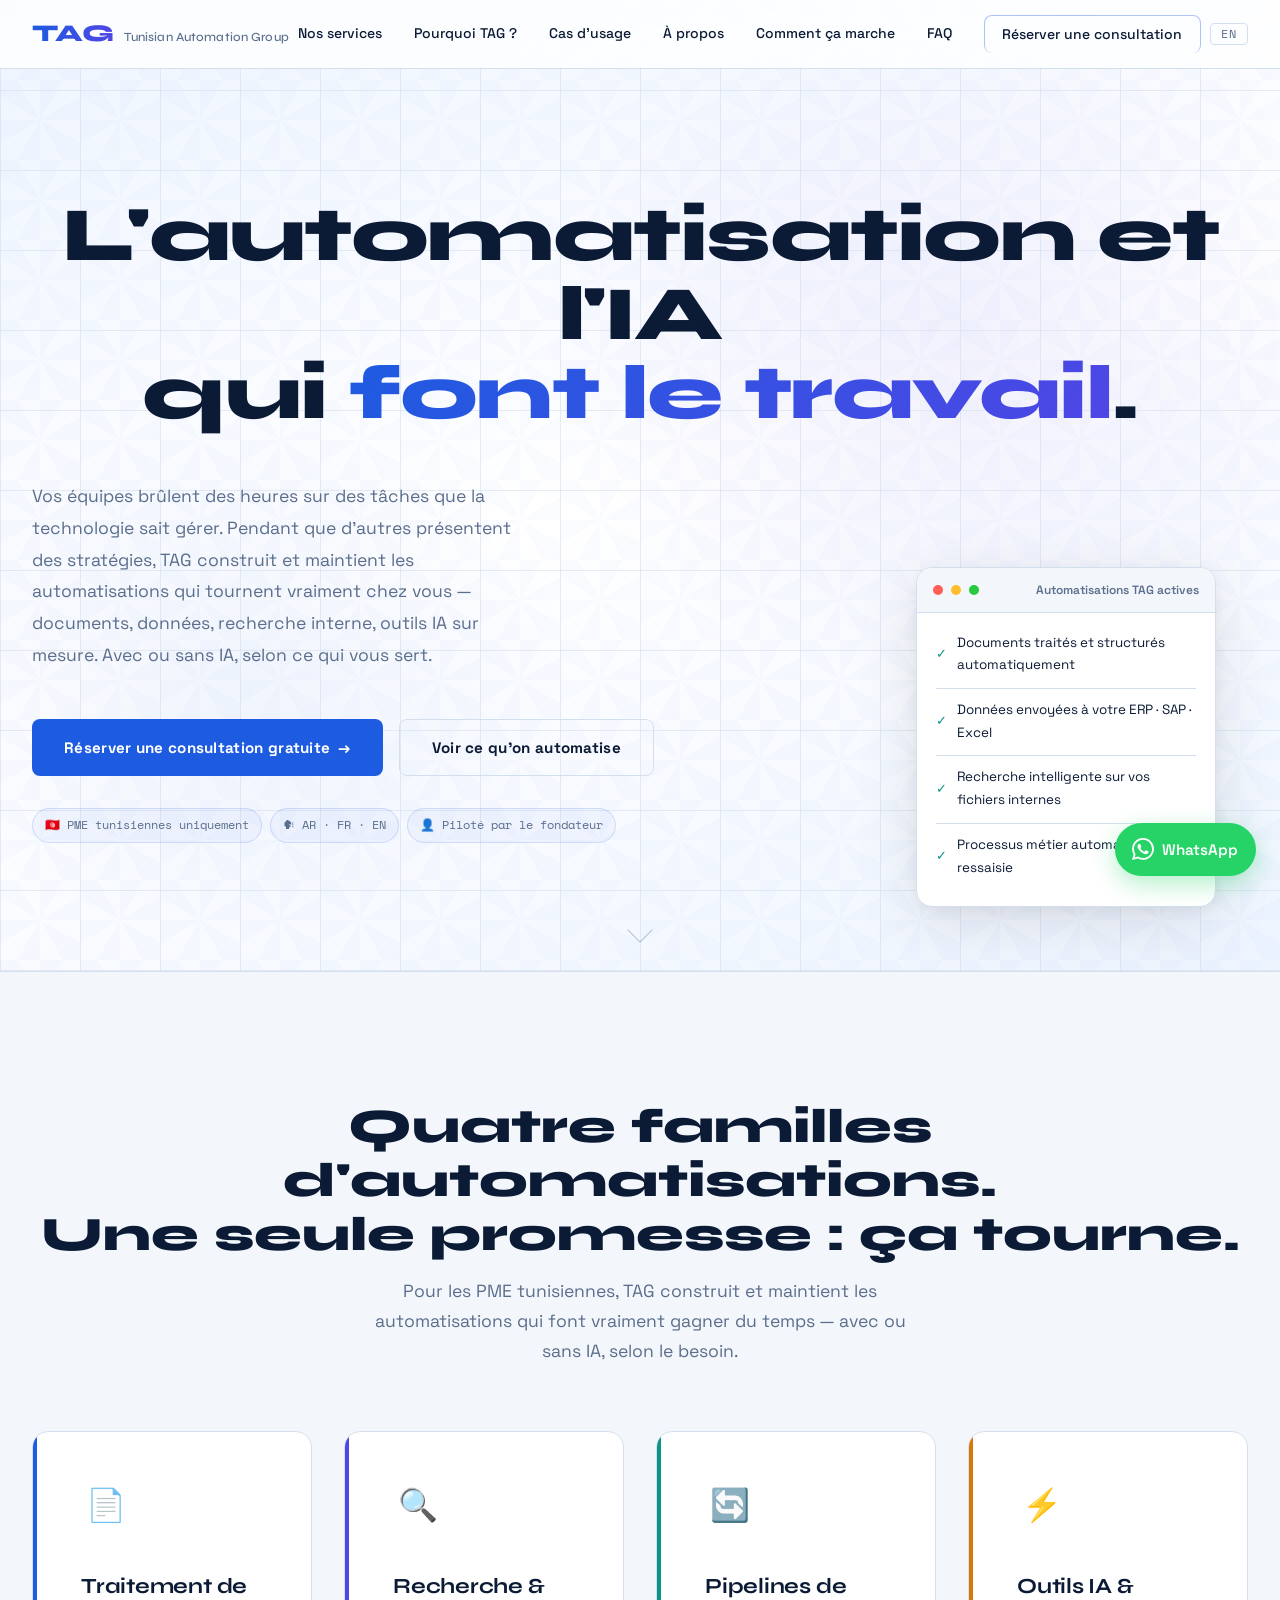
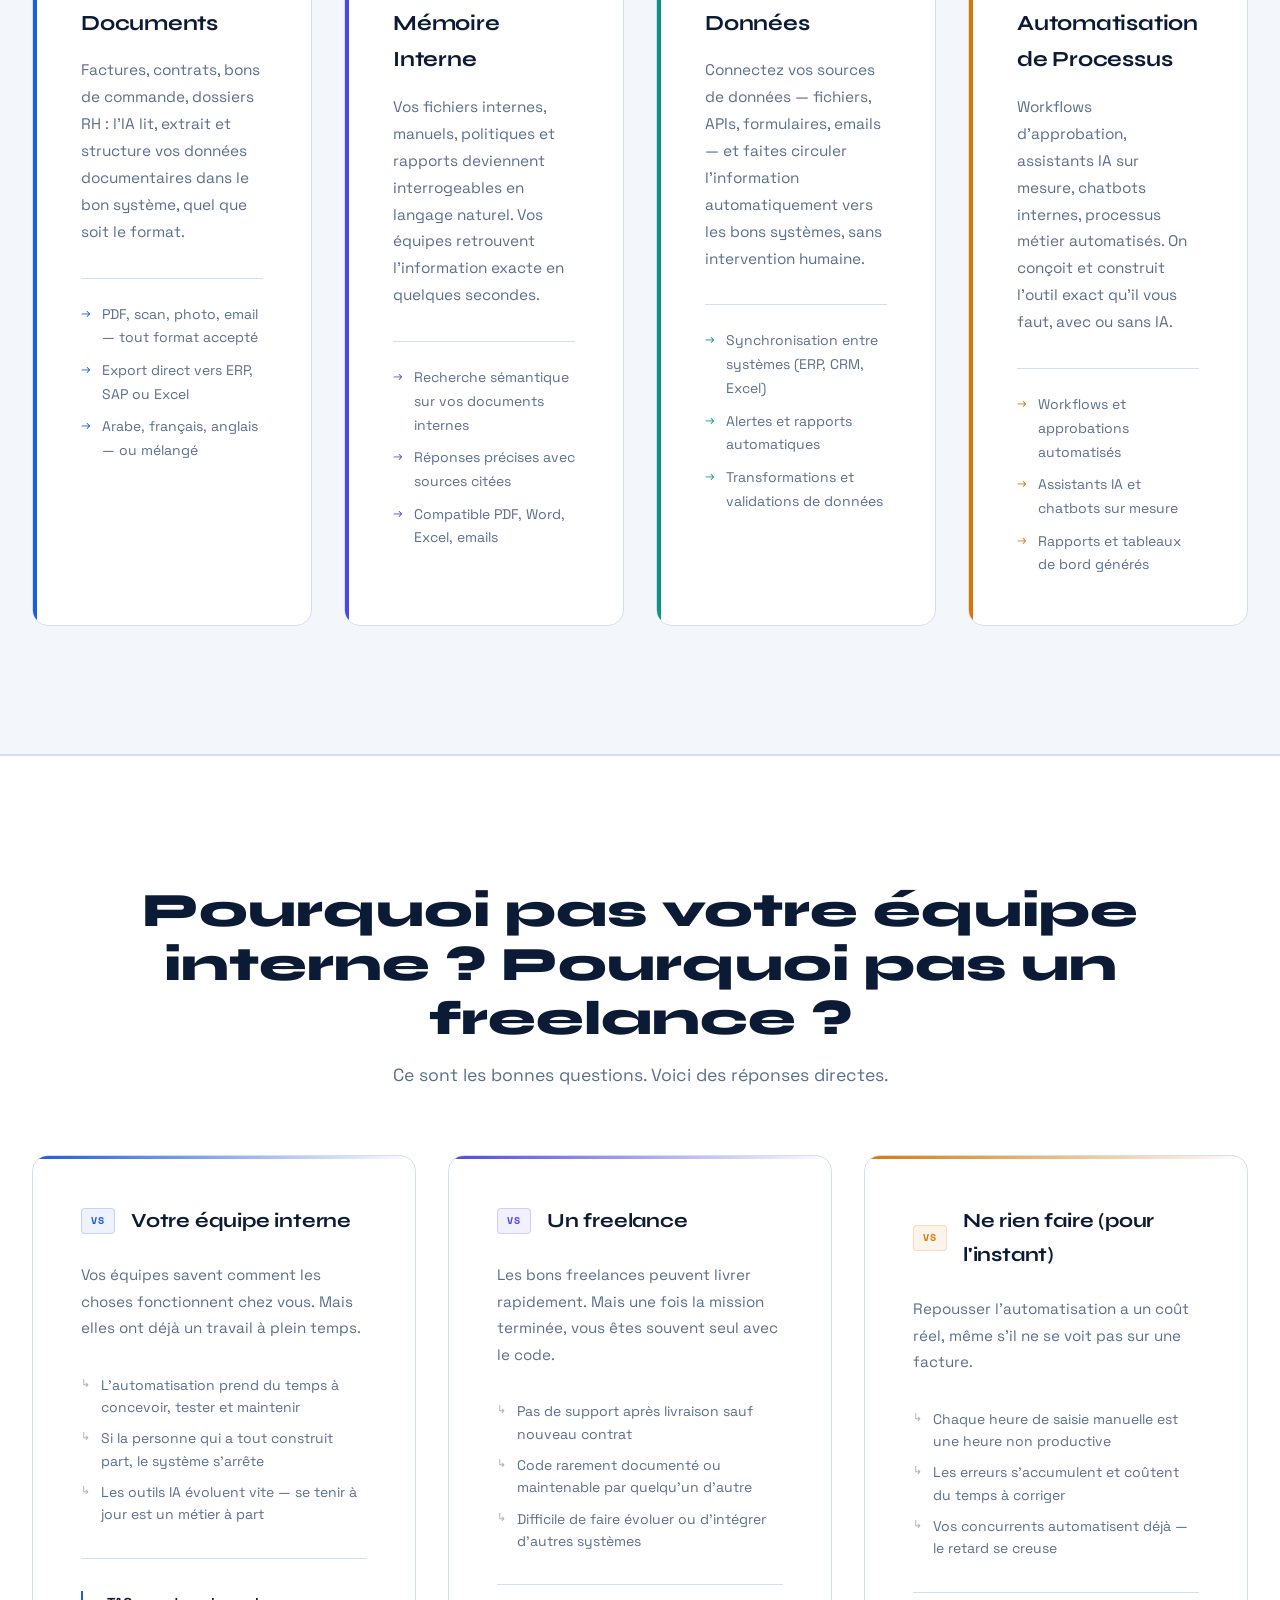
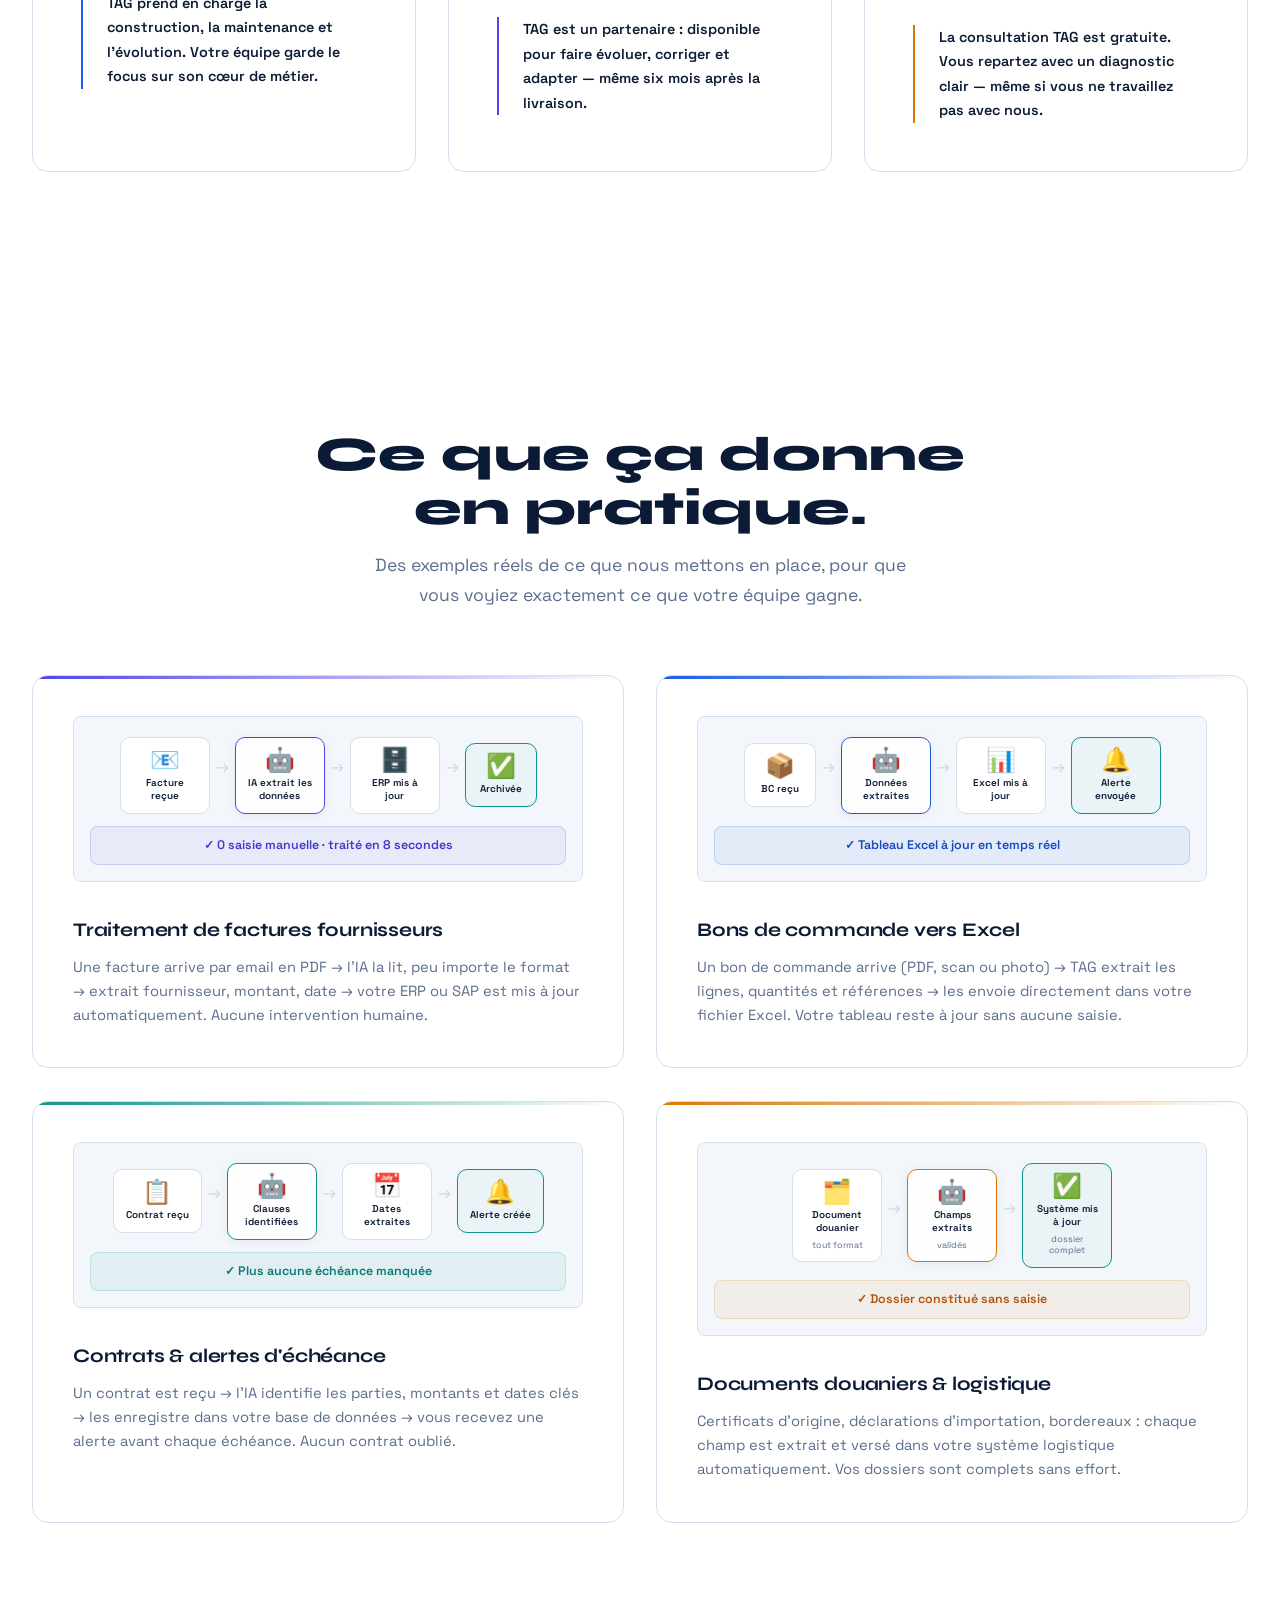
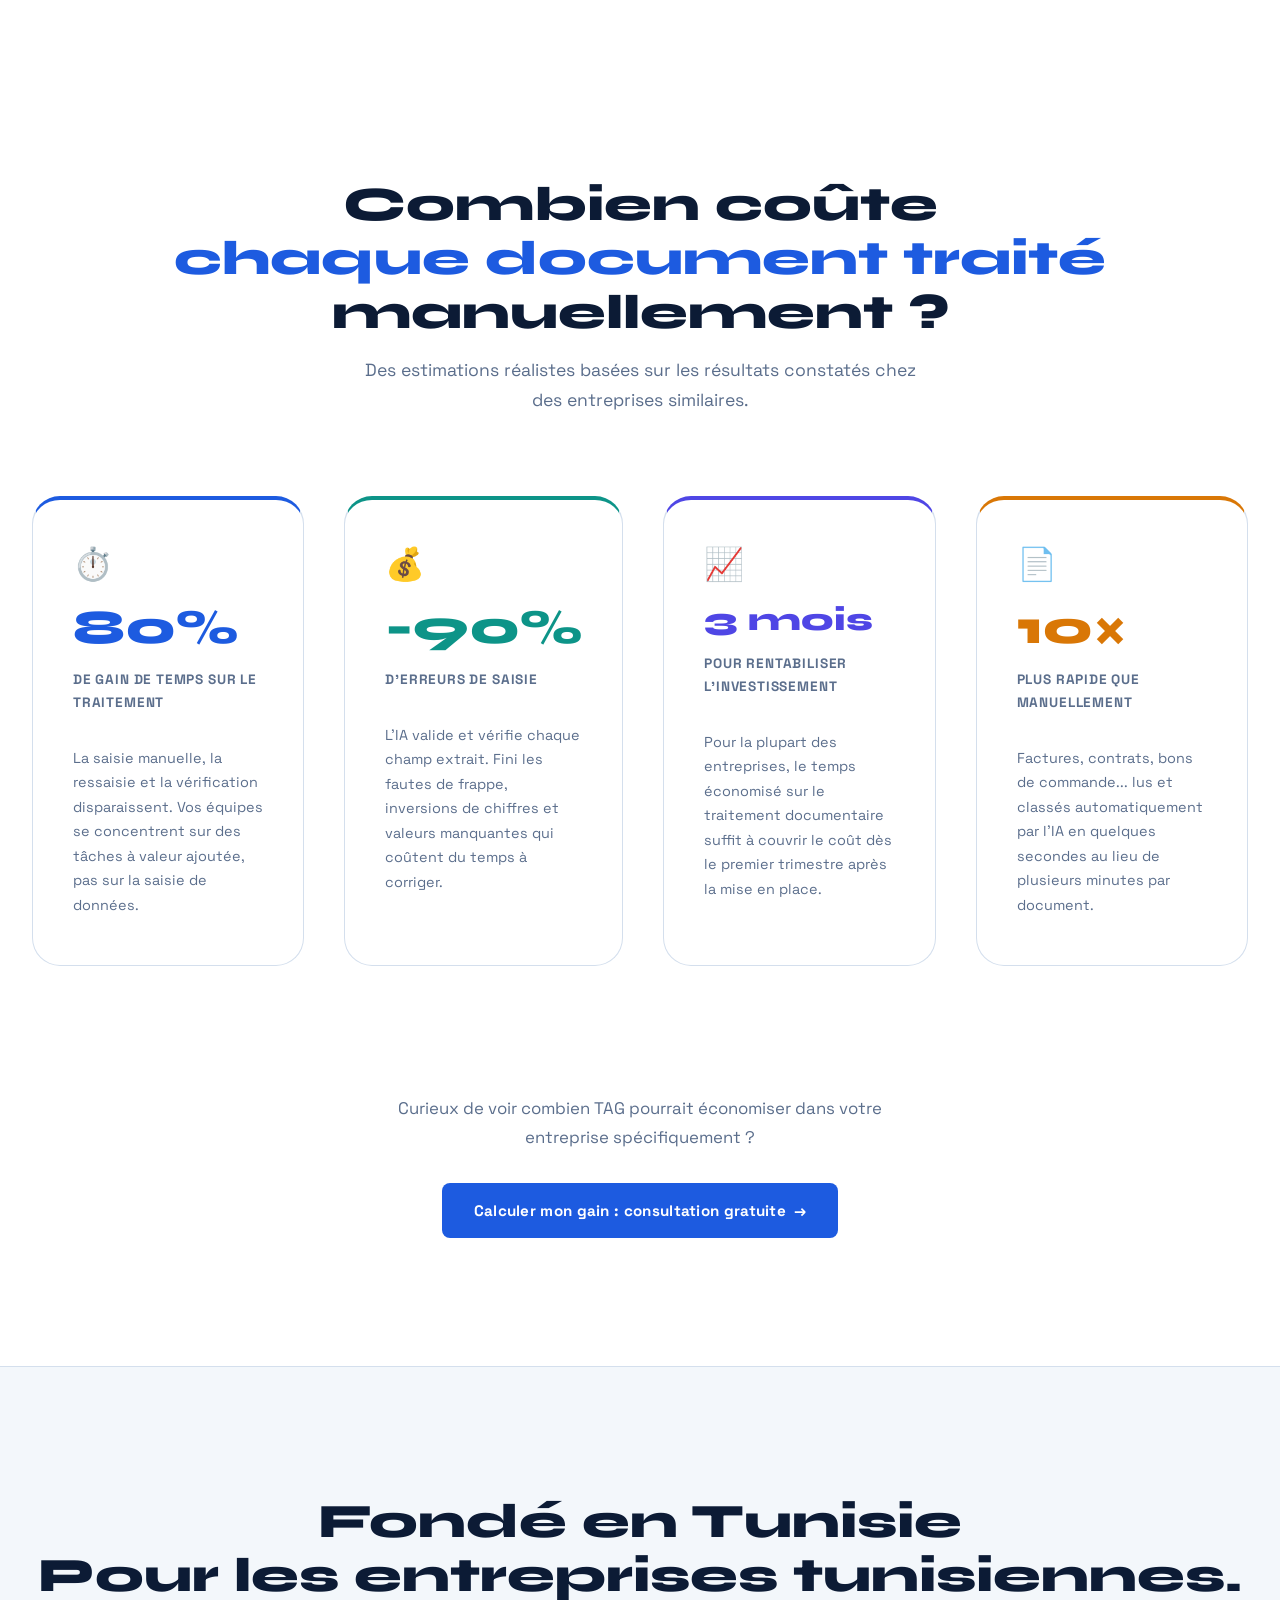
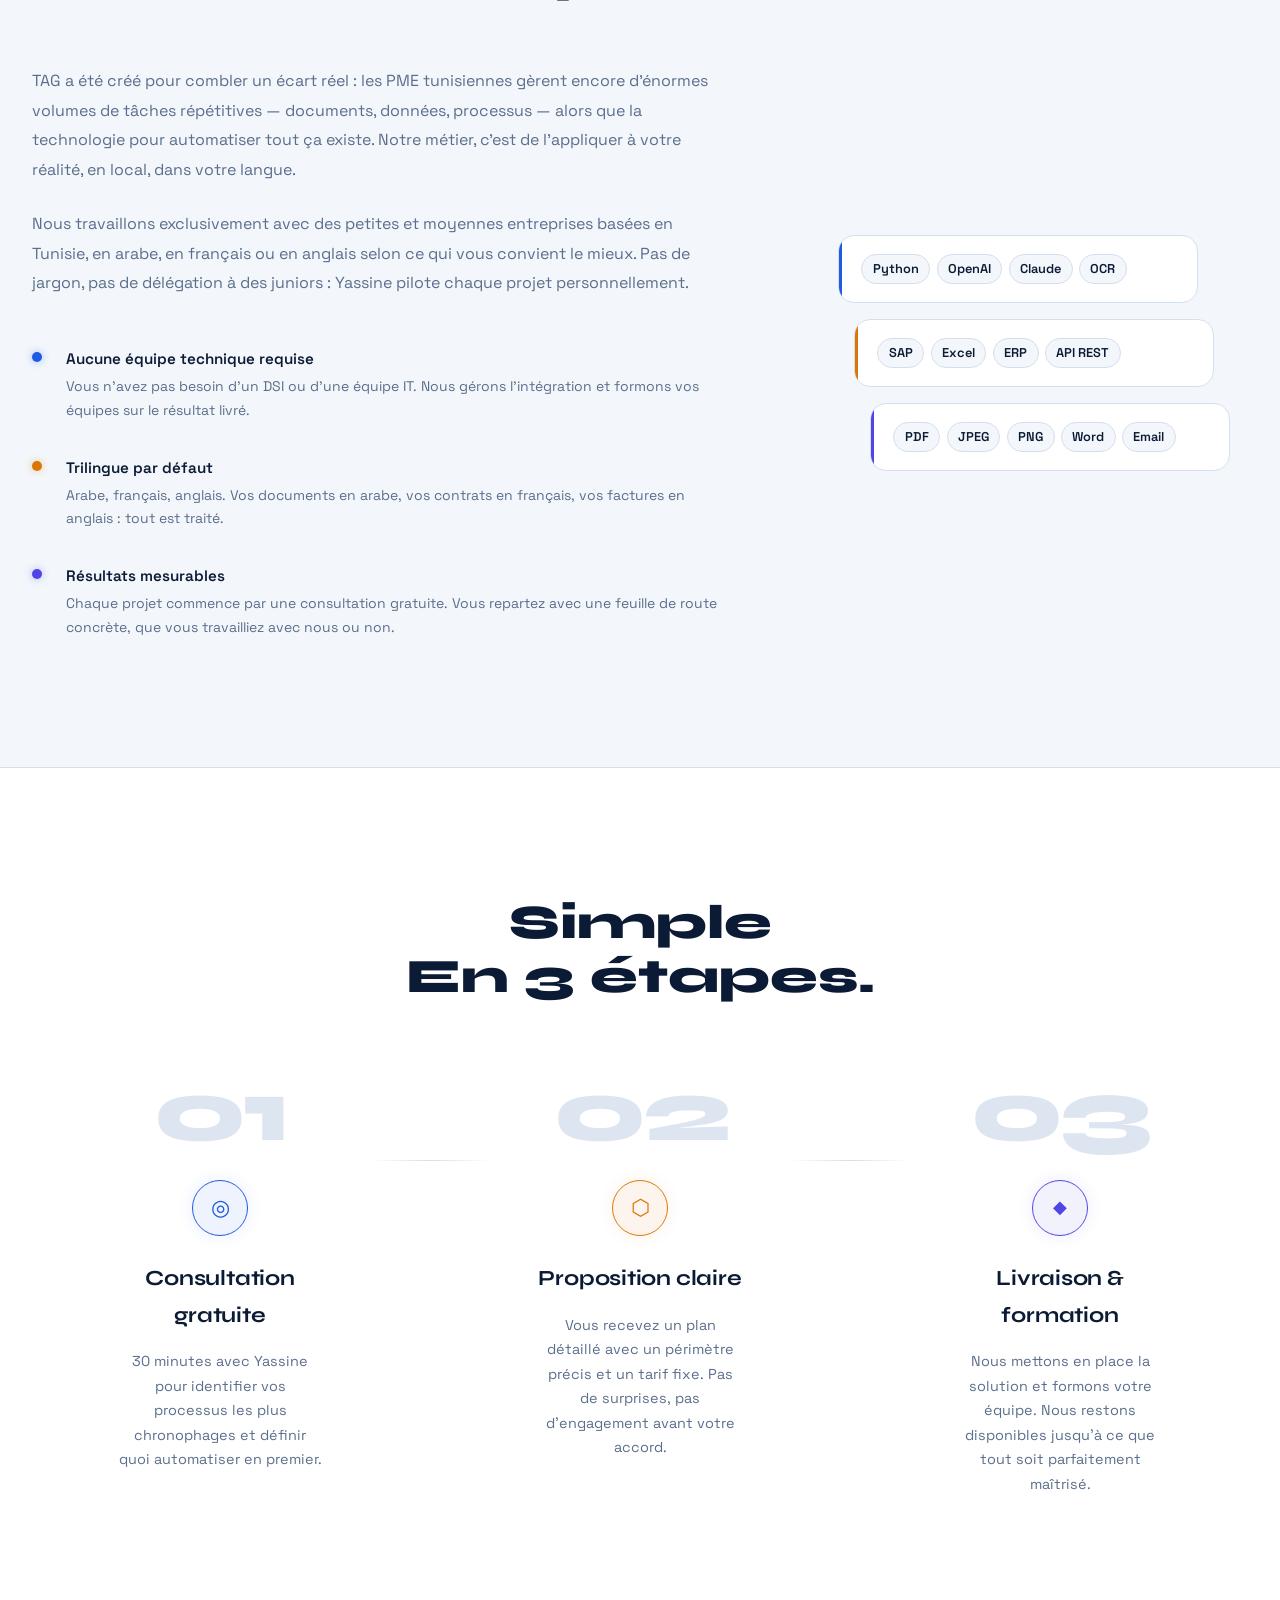
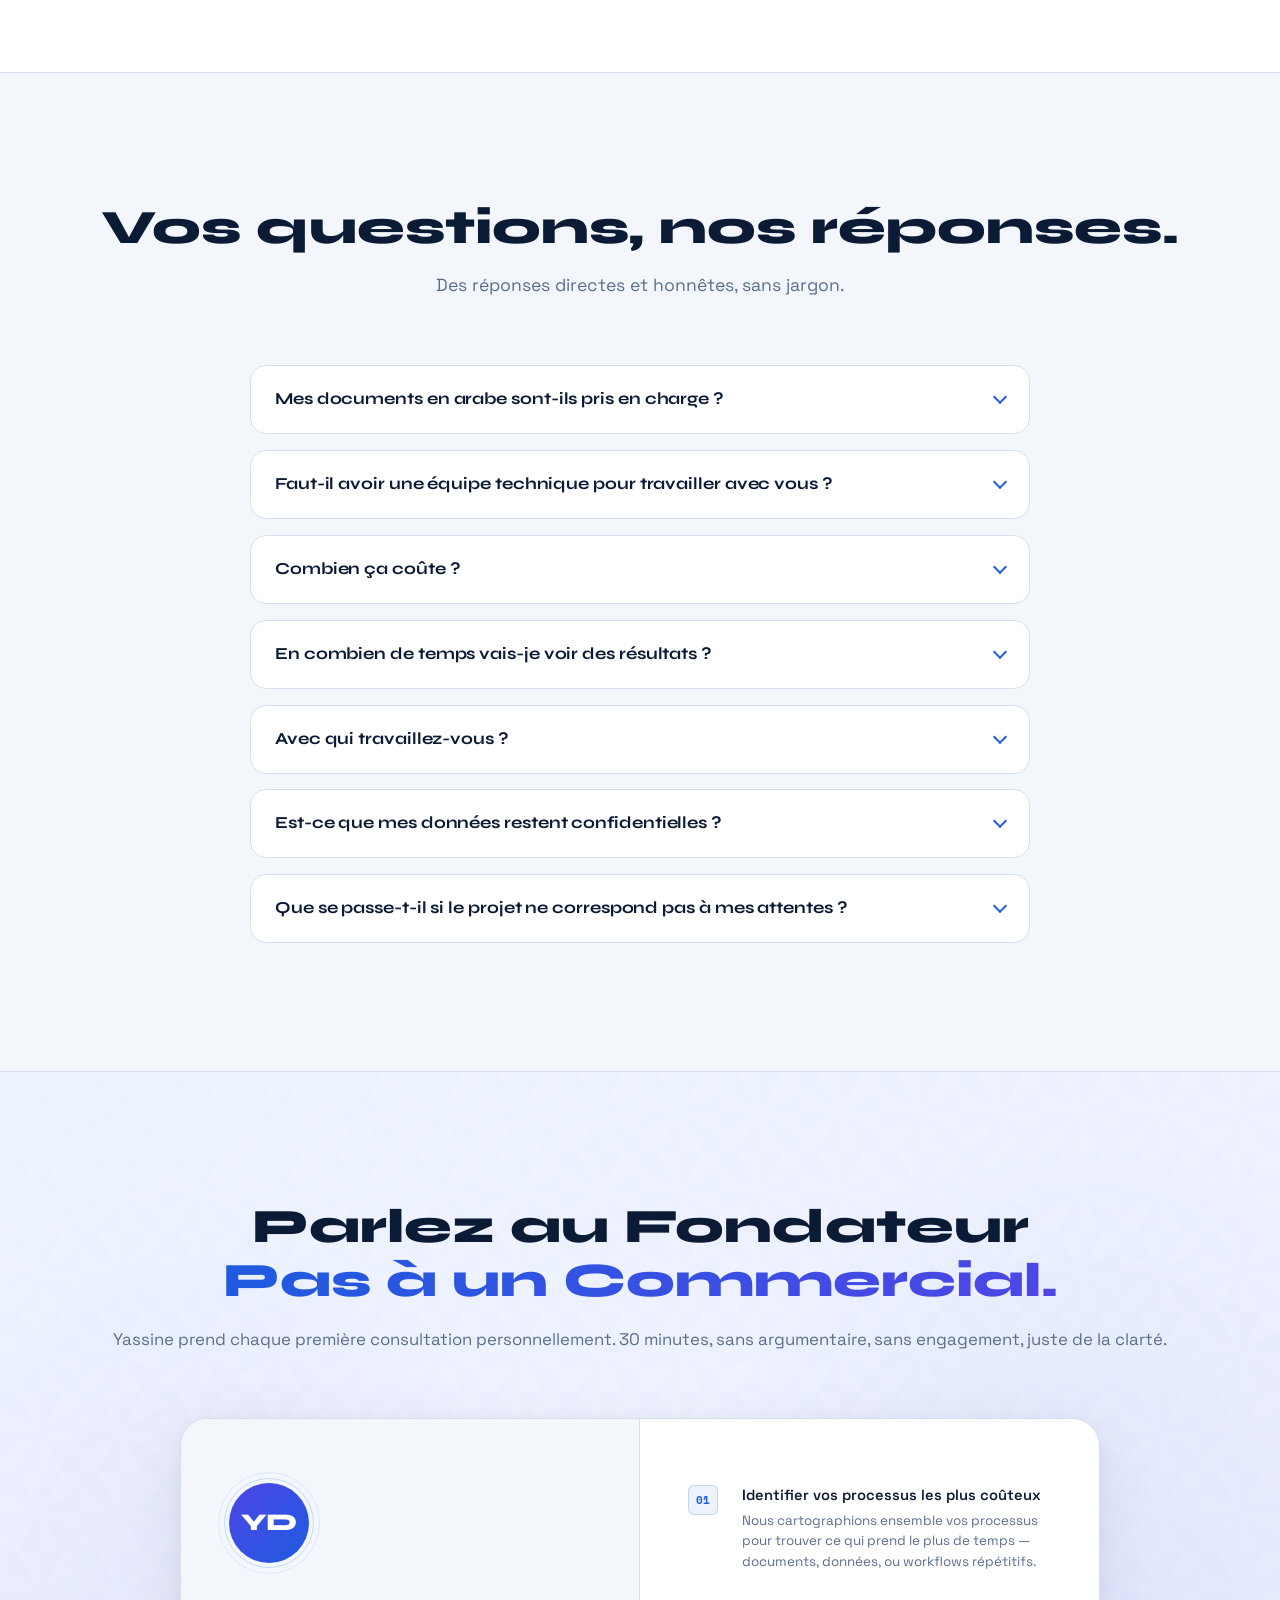
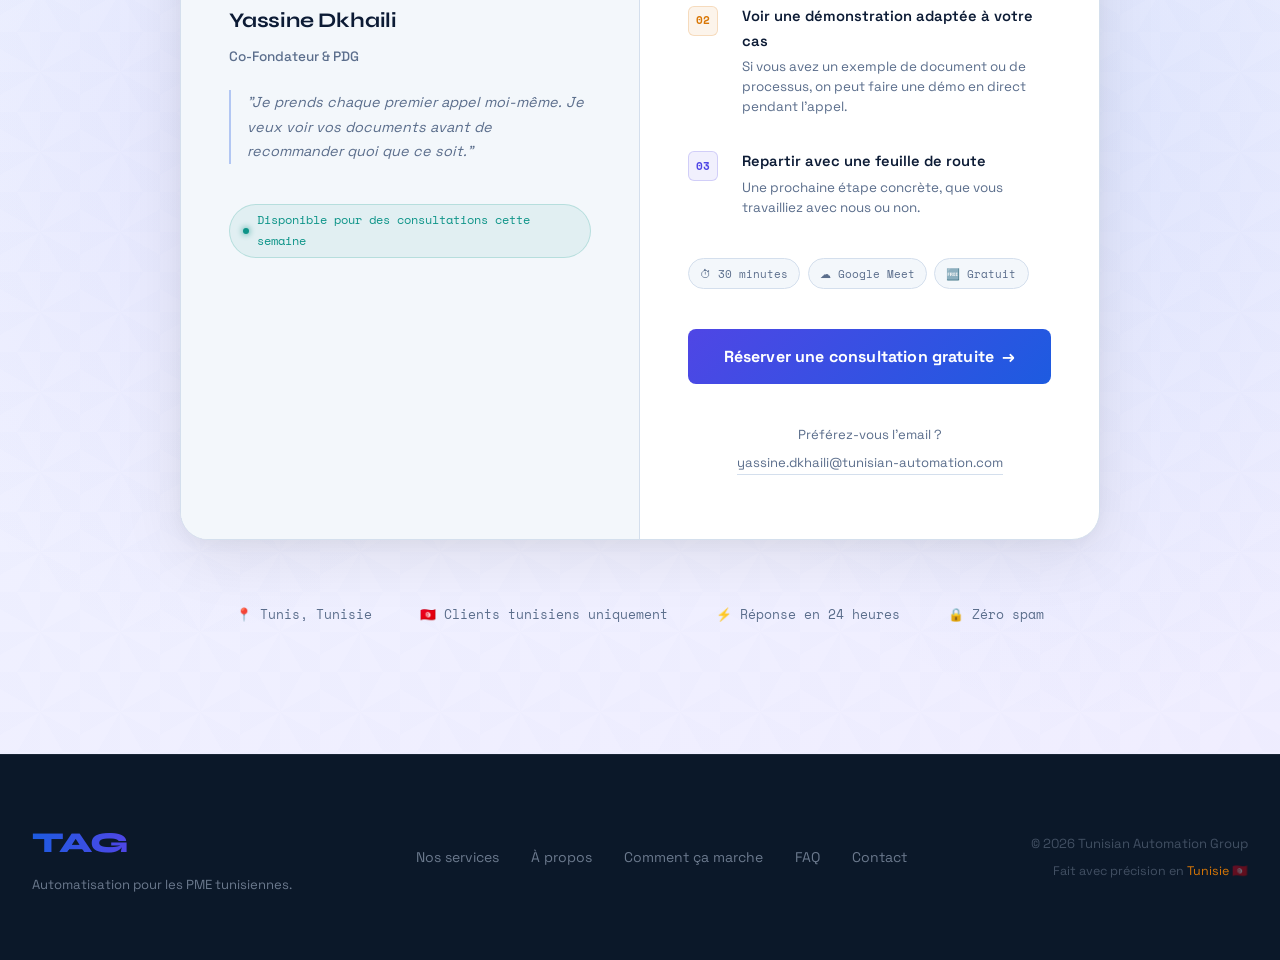
==== commit 257fea46: "Expand scope to full automation, captivate with new hero pitch Pivot from IDP-only to 4 broader auto" ====
--- a/index.html
+++ b/index.html
@@ -11,10 +11,10 @@
   </script>
   <meta charset="UTF-8">
   <meta name="viewport" content="width=device-width, initial-scale=1.0">
-  <meta name="description" content="Tunisian Automation Group : Traitement intelligent de documents par l'IA pour les entreprises tunisiennes. Factures, contrats, bons de commande, extraits et intégrés dans votre ERP ou Excel.">
+  <meta name="description" content="Tunisian Automation Group : automatisations pour les PME tunisiennes. Traitement de documents, recherche intelligente, pipelines de données, outils IA sur mesure. Construits, intégrés et maintenus en Tunisie.">
   <meta name="theme-color" content="#FFFFFF">
   <meta property="og:title" content="Tunisian Automation Group">
-  <meta property="og:description" content="Vos documents deviennent des données exploitables. Factures, contrats, bons de commande lus par l'IA et intégrés dans votre ERP, SAP ou Excel.">
+  <meta property="og:description" content="TAG construit et maintient des automatisations concrètes pour les PME tunisiennes — documents, données, recherche interne, outils IA sur mesure.">
   <meta property="og:type" content="website">
   <meta property="og:url" content="https://tunisian-automation.com/">
   <meta name="twitter:card" content="summary_large_image">
@@ -22,7 +22,7 @@
   <link rel="sitemap" type="application/xml" href="/sitemap.xml">
   <meta name="robots" content="index, follow">
   <meta name="author" content="Tunisian Automation Group">
-  <title>Tunisian Automation Group : Traitement Intelligent de Documents pour les Entreprises Tunisiennes</title>
+  <title>Tunisian Automation Group : Automatisation et IA pour les PME Tunisiennes</title>
   <link rel="icon" type="image/svg+xml" href="assets/favicon.svg">
   <link rel="icon" type="image/png" sizes="192x192" href="assets/android-chrome-192x192.png">
   <link rel="icon" type="image/png" sizes="512x512" href="assets/android-chrome-512x512.png">
@@ -40,7 +40,7 @@
     "name": "Tunisian Automation Group",
     "alternateName": "TAG",
     "url": "https://tunisian-automation.com",
-    "description": "Traitement intelligent de documents par l'IA pour les entreprises tunisiennes. Factures, contrats, bons de commande extraits et intégrés dans votre ERP, SAP ou Excel.",
+    "description": "Automatisation pour les PME tunisiennes : traitement de documents, recherche intelligente, pipelines de données et outils IA sur mesure. Construits, intégrés et maintenus en Tunisie.",
     "foundingDate": "2026",
     "founder": { "@type": "Person", "name": "Yassine Dkhaili" },
     "address": { "@type": "PostalAddress", "addressCountry": "TN", "addressLocality": "Tunis" },
@@ -70,8 +70,9 @@
         <span class="nav__logo-full">Tunisian Automation Group</span>
       </a>
       <ul class="nav__links" role="list">
-        <li><a href="#services" class="nav__link" data-i18n="nav-services">Documents</a></li>
-        <li><a href="#demos" class="nav__link" data-i18n="nav-demos">Exemples</a></li>
+        <li><a href="#services" class="nav__link" data-i18n="nav-services">Nos services</a></li>
+        <li><a href="#why-tag" class="nav__link" data-i18n="nav-why-tag">Pourquoi TAG ?</a></li>
+        <li><a href="#demos" class="nav__link" data-i18n="nav-demos">Cas d'usage</a></li>
         <li><a href="#about" class="nav__link" data-i18n="nav-about">À propos</a></li>
         <li><a href="#process" class="nav__link" data-i18n="nav-process">Comment ça marche</a></li>
         <li><a href="#faq" class="nav__link" data-i18n="nav-faq">FAQ</a></li>
@@ -98,13 +99,12 @@
       <div class="container hero__inner">
         <div class="hero__content">
           <h1 class="hero__headline" data-i18n-html="hero-headline">
-            Vos documents,<br>enfin exploitables<br>
-            <span class="hero__headline--accent">Automatiquement.</span>
+            L'automatisation et l'IA<br>qui <span class="hero__headline--accent">font le travail</span>.
           </h1>
 
           <div class="hero__below-title">
             <p class="hero__body" data-i18n="hero-body">
-              TAG extrait les données de vos factures, contrats et documents d'entreprise, quel que soit le format, et les transfère directement dans votre ERP, SAP ou Excel. Zéro saisie manuelle. Zéro erreur.
+              Vos équipes brûlent des heures sur des tâches que la technologie sait gérer. Pendant que d'autres présentent des stratégies, TAG construit et maintient les automatisations qui tournent vraiment chez vous — documents, données, recherche interne, outils IA sur mesure. Avec ou sans IA, selon ce qui vous sert.
             </p>
           </div>
 
@@ -113,8 +113,14 @@
               <span data-i18n="hero-cta-primary">Réserver une consultation gratuite</span>
               <span class="btn__arrow" aria-hidden="true">→</span>
             </a>
-            <a href="#services" class="btn btn--ghost" data-i18n="hero-cta-ghost">Voir nos capacités</a>
+            <a href="#services" class="btn btn--ghost" data-i18n="hero-cta-ghost">Voir ce qu'on automatise</a>
           </div>
+
+          <ul class="hero__pills" role="list" aria-label="TAG facts">
+            <li class="hero__pill" data-i18n="hero-pill1">🇹🇳 PME tunisiennes uniquement</li>
+            <li class="hero__pill" data-i18n="hero-pill2">🗣 AR · FR · EN</li>
+            <li class="hero__pill" data-i18n="hero-pill3">👤 Piloté par le fondateur</li>
+          </ul>
         </div>
       </div>
 
@@ -123,13 +129,13 @@
           <span class="hero__terminal-dot" style="background:#ff5f56"></span>
           <span class="hero__terminal-dot" style="background:#ffbd2e"></span>
           <span class="hero__terminal-dot" style="background:#27c93f"></span>
-          <span class="hero__terminal-title" data-i18n="hero-term-title">Le flux TAG en action</span>
+          <span class="hero__terminal-title" data-i18n="hero-term-title">Automatisations TAG actives</span>
         </div>
         <div class="hero__terminal-body">
-          <p class="hero__terminal-line hero__terminal-line--1" data-i18n-html="hero-term1"><span class="t-green">✓</span> Factures PDF traitées en quelques secondes</p>
-          <p class="hero__terminal-line hero__terminal-line--2" data-i18n-html="hero-term2"><span class="t-green">✓</span> Données validées et structurées par l'IA</p>
-          <p class="hero__terminal-line hero__terminal-line--3" data-i18n-html="hero-term3"><span class="t-green">✓</span> Intégration directe ERP · SAP · Excel</p>
-          <p class="hero__terminal-line hero__terminal-line--4" data-i18n-html="hero-term4"><span class="t-green">✓</span> PDF, scan, photo : tout format accepté</p>
+          <p class="hero__terminal-line hero__terminal-line--1" data-i18n-html="hero-term1"><span class="t-green">✓</span> Documents traités et structurés automatiquement</p>
+          <p class="hero__terminal-line hero__terminal-line--2" data-i18n-html="hero-term2"><span class="t-green">✓</span> Données envoyées à votre ERP · SAP · Excel</p>
+          <p class="hero__terminal-line hero__terminal-line--3" data-i18n-html="hero-term3"><span class="t-green">✓</span> Recherche intelligente sur vos fichiers internes</p>
+          <p class="hero__terminal-line hero__terminal-line--4" data-i18n-html="hero-term4"><span class="t-green">✓</span> Processus métier automatisés · zéro ressaisie</p>
         </div>
       </div>
 
@@ -142,8 +148,8 @@
     <section class="services" id="services" aria-labelledby="services-heading">
       <div class="container">
         <div class="section-header">
-          <h2 id="services-heading" class="section-title" data-i18n-html="svc-title">Tout type de document<br>Tout format.</h2>
-          <p class="section-body" data-i18n="svc-body">Factures, contrats, bons de commande : l'IA lit, extrait et structure les données à votre place.</p>
+          <h2 id="services-heading" class="section-title" data-i18n-html="svc-title">Quatre familles d'automatisations.<br>Une seule promesse : ça tourne.</h2>
+          <p class="section-body" data-i18n="svc-body">Pour les PME tunisiennes, TAG construit et maintient les automatisations qui font vraiment gagner du temps — avec ou sans IA, selon le besoin.</p>
         </div>
 
         <div class="services__grid">
@@ -155,12 +161,12 @@
             <div class="service-card__icon" aria-hidden="true">
               <div class="icon-doc"></div>
             </div>
-            <h3 class="service-card__title" data-i18n="svc1-title">Factures &amp; Comptabilité</h3>
-            <p class="service-card__body" data-i18n="svc1-body">Vos factures fournisseurs, notes de frais et relevés bancaires lus automatiquement. Montants, dates et références extraits sans intervention humaine.</p>
+            <h3 class="service-card__title" data-i18n="svc1-title">Traitement de Documents</h3>
+            <p class="service-card__body" data-i18n="svc1-body">Factures, contrats, bons de commande, dossiers RH : l'IA lit, extrait et structure vos données documentaires dans le bon système, quel que soit le format.</p>
             <ul class="service-card__features" role="list">
-              <li data-i18n="svc1-f1">Factures PDF et scannées</li>
-              <li data-i18n="svc1-f2">Notes de débit et de crédit</li>
-              <li data-i18n="svc1-f3">Relevés de compte</li>
+              <li data-i18n="svc1-f1">PDF, scan, photo, email — tout format accepté</li>
+              <li data-i18n="svc1-f2">Export direct vers ERP, SAP ou Excel</li>
+              <li data-i18n="svc1-f3">Arabe, français, anglais — ou mélangé</li>
             </ul>
           </article>
 
@@ -169,14 +175,14 @@
             <div class="service-card__glow" aria-hidden="true"></div>
             <div class="service-card__accent"></div>
             <div class="service-card__icon" aria-hidden="true">
-              <div class="icon-contract"></div>
-            </div>
-            <h3 class="service-card__title" data-i18n="svc2-title">Contrats &amp; Documents Légaux</h3>
-            <p class="service-card__body" data-i18n="svc2-body">Clauses, parties, dates d'échéance et montants extraits de vos contrats, quelle que soit leur structure ou leur langue.</p>
+              <div class="icon-search"></div>
+            </div>
+            <h3 class="service-card__title" data-i18n="svc2-title">Recherche &amp; Mémoire Interne</h3>
+            <p class="service-card__body" data-i18n="svc2-body">Vos fichiers internes, manuels, politiques et rapports deviennent interrogeables en langage naturel. Vos équipes retrouvent l'information exacte en quelques secondes.</p>
             <ul class="service-card__features" role="list">
-              <li data-i18n="svc2-f1">Contrats fournisseurs et clients</li>
-              <li data-i18n="svc2-f2">Accords de confidentialité</li>
-              <li data-i18n="svc2-f3">Avenants et annexes</li>
+              <li data-i18n="svc2-f1">Recherche sémantique sur vos documents internes</li>
+              <li data-i18n="svc2-f2">Réponses précises avec sources citées</li>
+              <li data-i18n="svc2-f3">Compatible PDF, Word, Excel, emails</li>
             </ul>
           </article>
 
@@ -185,14 +191,14 @@
             <div class="service-card__glow" aria-hidden="true"></div>
             <div class="service-card__accent"></div>
             <div class="service-card__icon" aria-hidden="true">
-              <div class="icon-logistics"></div>
-            </div>
-            <h3 class="service-card__title" data-i18n="svc3-title">Logistique &amp; Commerce</h3>
-            <p class="service-card__body" data-i18n="svc3-body">Bons de commande, bordereaux de livraison, documents douaniers : chaque champ capturé et transmis à votre système, sans ressaisie.</p>
+              <div class="icon-pipeline"></div>
+            </div>
+            <h3 class="service-card__title" data-i18n="svc3-title">Pipelines de Données</h3>
+            <p class="service-card__body" data-i18n="svc3-body">Connectez vos sources de données — fichiers, APIs, formulaires, emails — et faites circuler l'information automatiquement vers les bons systèmes, sans intervention humaine.</p>
             <ul class="service-card__features" role="list">
-              <li data-i18n="svc3-f1">Bons de commande &amp; livraison</li>
-              <li data-i18n="svc3-f2">Documents douaniers</li>
-              <li data-i18n="svc3-f3">Devis et offres commerciales</li>
+              <li data-i18n="svc3-f1">Synchronisation entre systèmes (ERP, CRM, Excel)</li>
+              <li data-i18n="svc3-f2">Alertes et rapports automatiques</li>
+              <li data-i18n="svc3-f3">Transformations et validations de données</li>
             </ul>
           </article>
 
@@ -201,15 +207,71 @@
             <div class="service-card__glow" aria-hidden="true"></div>
             <div class="service-card__accent"></div>
             <div class="service-card__icon" aria-hidden="true">
-              <div class="icon-hr"></div>
-            </div>
-            <h3 class="service-card__title" data-i18n="svc4-title">RH &amp; Documents Internes</h3>
-            <p class="service-card__body" data-i18n="svc4-body">Bulletins de paie, dossiers d'embauche, formulaires internes : structurés et archivés automatiquement, sans aucune ressaisie manuelle.</p>
+              <div class="icon-process"></div>
+            </div>
+            <h3 class="service-card__title" data-i18n="svc4-title">Outils IA &amp; Automatisation de Processus</h3>
+            <p class="service-card__body" data-i18n="svc4-body">Workflows d'approbation, assistants IA sur mesure, chatbots internes, processus métier automatisés. On conçoit et construit l'outil exact qu'il vous faut, avec ou sans IA.</p>
             <ul class="service-card__features" role="list">
-              <li data-i18n="svc4-f1">Bulletins de paie</li>
-              <li data-i18n="svc4-f2">Dossiers RH</li>
-              <li data-i18n="svc4-f3">Formulaires et déclarations</li>
+              <li data-i18n="svc4-f1">Workflows et approbations automatisés</li>
+              <li data-i18n="svc4-f2">Assistants IA et chatbots sur mesure</li>
+              <li data-i18n="svc4-f3">Rapports et tableaux de bord générés</li>
             </ul>
+          </article>
+
+        </div>
+      </div>
+    </section>
+
+    <!-- ═══ WHY TAG? ═══ -->
+    <section class="why-tag" id="why-tag" aria-labelledby="why-tag-heading">
+      <div class="container">
+        <div class="section-header">
+          <h2 id="why-tag-heading" class="section-title" data-i18n="wtag-title">Pourquoi pas votre équipe interne ? Pourquoi pas un freelance ?</h2>
+          <p class="section-body" data-i18n="wtag-body">Ce sont les bonnes questions. Voici des réponses directes.</p>
+        </div>
+
+        <div class="why-tag__grid">
+
+          <article class="wtag-card wtag-card--cyan">
+            <div class="wtag-card__header">
+              <span class="wtag-card__vs" aria-hidden="true">VS</span>
+              <h3 class="wtag-card__title" data-i18n="wtag-c1-title">Votre équipe interne</h3>
+            </div>
+            <p class="wtag-card__situation" data-i18n="wtag-c1-sit">Vos équipes savent comment les choses fonctionnent chez vous. Mais elles ont déjà un travail à plein temps.</p>
+            <ul class="wtag-card__list" role="list">
+              <li data-i18n="wtag-c1-l1">L'automatisation prend du temps à concevoir, tester et maintenir</li>
+              <li data-i18n="wtag-c1-l2">Si la personne qui a tout construit part, le système s'arrête</li>
+              <li data-i18n="wtag-c1-l3">Les outils IA évoluent vite — se tenir à jour est un métier à part</li>
+            </ul>
+            <p class="wtag-card__tag-answer" data-i18n="wtag-c1-ans">TAG prend en charge la construction, la maintenance et l'évolution. Votre équipe garde le focus sur son cœur de métier.</p>
+          </article>
+
+          <article class="wtag-card wtag-card--violet">
+            <div class="wtag-card__header">
+              <span class="wtag-card__vs" aria-hidden="true">VS</span>
+              <h3 class="wtag-card__title" data-i18n="wtag-c2-title">Un freelance</h3>
+            </div>
+            <p class="wtag-card__situation" data-i18n="wtag-c2-sit">Les bons freelances peuvent livrer rapidement. Mais une fois la mission terminée, vous êtes souvent seul avec le code.</p>
+            <ul class="wtag-card__list" role="list">
+              <li data-i18n="wtag-c2-l1">Pas de support après livraison sauf nouveau contrat</li>
+              <li data-i18n="wtag-c2-l2">Code rarement documenté ou maintenable par quelqu'un d'autre</li>
+              <li data-i18n="wtag-c2-l3">Difficile de faire évoluer ou d'intégrer d'autres systèmes</li>
+            </ul>
+            <p class="wtag-card__tag-answer" data-i18n="wtag-c2-ans">TAG est un partenaire : disponible pour faire évoluer, corriger et adapter — même six mois après la livraison.</p>
+          </article>
+
+          <article class="wtag-card wtag-card--gold">
+            <div class="wtag-card__header">
+              <span class="wtag-card__vs" aria-hidden="true">VS</span>
+              <h3 class="wtag-card__title" data-i18n="wtag-c3-title">Ne rien faire (pour l'instant)</h3>
+            </div>
+            <p class="wtag-card__situation" data-i18n="wtag-c3-sit">Repousser l'automatisation a un coût réel, même s'il ne se voit pas sur une facture.</p>
+            <ul class="wtag-card__list" role="list">
+              <li data-i18n="wtag-c3-l1">Chaque heure de saisie manuelle est une heure non productive</li>
+              <li data-i18n="wtag-c3-l2">Les erreurs s'accumulent et coûtent du temps à corriger</li>
+              <li data-i18n="wtag-c3-l3">Vos concurrents automatisent déjà — le retard se creuse</li>
+            </ul>
+            <p class="wtag-card__tag-answer" data-i18n="wtag-c3-ans">La consultation TAG est gratuite. Vous repartez avec un diagnostic clair — même si vous ne travaillez pas avec nous.</p>
           </article>
 
         </div>
@@ -672,10 +734,10 @@
     <div class="container footer__inner">
       <div class="footer__brand">
         <span class="footer__logo">TAG</span>
-        <p class="footer__tagline" data-i18n="foot-tagline">Vos documents, en données exploitables.</p>
+        <p class="footer__tagline" data-i18n="foot-tagline">Automatisation pour les PME tunisiennes.</p>
       </div>
       <nav class="footer__nav" aria-label="Footer navigation">
-        <a href="#services" class="footer__link" data-i18n="foot-services">Documents</a>
+        <a href="#services" class="footer__link" data-i18n="foot-services">Nos services</a>
         <a href="#about" class="footer__link" data-i18n="foot-about">À propos</a>
         <a href="#process" class="footer__link" data-i18n="foot-process">Comment ça marche</a>
         <a href="#faq" class="footer__link" data-i18n="foot-faq">FAQ</a>
@@ -688,6 +750,18 @@
     </div>
   </footer>
 
+  <a href="https://wa.me/4915205429559?text=Bonjour%2C%20j%27ai%20vu%20le%20site%20TAG%20et%20j%27aimerais%20en%20savoir%20plus%20sur%20ce%20que%20vous%20automatisez."
+     class="wa-fab"
+     id="waFab"
+     target="_blank"
+     rel="noopener"
+     aria-label="Discuter sur WhatsApp">
+    <svg class="wa-fab__icon" viewBox="0 0 24 24" aria-hidden="true">
+      <path fill="currentColor" d="M17.472 14.382c-.297-.149-1.758-.867-2.03-.967-.273-.099-.471-.148-.67.15-.197.297-.767.966-.94 1.164-.173.199-.347.223-.644.075-.297-.15-1.255-.463-2.39-1.475-.883-.788-1.48-1.761-1.653-2.059-.173-.297-.018-.458.13-.606.134-.133.298-.347.446-.52.149-.174.198-.298.298-.497.099-.198.05-.371-.025-.52-.075-.149-.669-1.612-.916-2.207-.242-.579-.487-.5-.669-.51-.173-.008-.371-.01-.57-.01-.198 0-.52.074-.792.372-.272.297-1.04 1.016-1.04 2.479 0 1.462 1.065 2.875 1.213 3.074.149.198 2.096 3.2 5.077 4.487.709.306 1.262.489 1.694.625.712.227 1.36.195 1.871.118.571-.085 1.758-.719 2.006-1.413.248-.694.248-1.289.173-1.413-.074-.124-.272-.198-.57-.347m-5.421 7.403h-.004a9.87 9.87 0 01-5.031-1.378l-.361-.214-3.741.982.998-3.648-.235-.374a9.86 9.86 0 01-1.51-5.26c.001-5.45 4.436-9.884 9.888-9.884 2.64 0 5.122 1.03 6.988 2.898a9.825 9.825 0 012.893 6.994c-.003 5.45-4.437 9.884-9.885 9.884m8.413-18.297A11.815 11.815 0 0012.05 0C5.495 0 .16 5.335.157 11.892c0 2.096.547 4.142 1.588 5.945L.057 24l6.305-1.654a11.882 11.882 0 005.683 1.448h.005c6.554 0 11.89-5.335 11.893-11.893a11.821 11.821 0 00-3.48-8.413Z"/>
+    </svg>
+    <span class="wa-fab__label" data-i18n="wa-fab-label">WhatsApp</span>
+  </a>
+
   <script src="https://assets.calendly.com/assets/external/widget.js" type="text/javascript" async></script>
 
   <script>
@@ -696,45 +770,69 @@
     /* ── Translations ── */
     var i18n = {
       fr: {
-        'nav-services': 'Documents',
-        'nav-demos': 'Exemples',
+        'nav-services': 'Nos services',
+        'nav-demos': 'Cas d\'usage',
+        'nav-why-tag': 'Pourquoi TAG ?',
         'nav-about': 'À propos',
         'nav-process': 'Comment ça marche',
         'nav-faq': 'FAQ',
         'nav-cta': 'Réserver une consultation',
-        'hero-overline': '// TUNIS · POUR LES ENTREPRISES TUNISIENNES',
-        'hero-headline': 'Vos documents,<br>enfin exploitables<br><span class="hero__headline--accent">Automatiquement.</span>',
-        'hero-body': 'TAG extrait les données de vos factures, contrats et documents d\'entreprise, quel que soit le format, et les transfère directement dans votre ERP, SAP ou Excel. Zéro saisie manuelle. Zéro erreur.',
+        'hero-overline': '// TUNIS · POUR LES PME TUNISIENNES',
+        'hero-headline': 'L\'automatisation et l\'IA<br>qui <span class="hero__headline--accent">font le travail</span>.',
+        'hero-body': 'Vos équipes brûlent des heures sur des tâches que la technologie sait gérer. Pendant que d\'autres présentent des stratégies, TAG construit et maintient les automatisations qui tournent vraiment chez vous — documents, données, recherche interne, outils IA sur mesure. Avec ou sans IA, selon ce qui vous sert.',
         'hero-cta-primary': 'Réserver une consultation gratuite',
-        'hero-cta-ghost': 'Voir nos capacités',
-        'hero-term-title': 'Le flux TAG en action',
-        'hero-term1': '<span class="t-green">✓</span> Factures PDF traitées en quelques secondes',
-        'hero-term2': '<span class="t-green">✓</span> Données validées et structurées par l\'IA',
-        'hero-term3': '<span class="t-green">✓</span> Intégration directe ERP · SAP · Excel',
-        'hero-term4': '<span class="t-green">✓</span> PDF, scan, photo : tout format accepté',
-        'svc-overline': '// CE QUE NOUS TRAITONS',
-        'svc-title': 'Tout type de document<br>Tout format.',
-        'svc-body': 'Factures, contrats, bons de commande : l\'IA lit, extrait et structure les données à votre place.',
-        'svc1-title': 'Factures & Comptabilité',
-        'svc1-body': 'Vos factures fournisseurs, notes de frais et relevés bancaires lus automatiquement. Montants, dates et références extraits sans intervention humaine.',
-        'svc1-f1': 'Factures PDF et scannées',
-        'svc1-f2': 'Notes de débit et de crédit',
-        'svc1-f3': 'Relevés de compte',
-        'svc2-title': 'Contrats & Documents Légaux',
-        'svc2-body': 'Clauses, parties, dates d\'échéance et montants extraits de vos contrats, quelle que soit leur structure ou leur langue.',
-        'svc2-f1': 'Contrats fournisseurs et clients',
-        'svc2-f2': 'Accords de confidentialité',
-        'svc2-f3': 'Avenants et annexes',
-        'svc3-title': 'Logistique & Commerce',
-        'svc3-body': 'Bons de commande, bordereaux de livraison, documents douaniers : chaque champ capturé et transmis à votre système, sans ressaisie.',
-        'svc3-f1': 'Bons de commande & livraison',
-        'svc3-f2': 'Documents douaniers',
-        'svc3-f3': 'Devis et offres commerciales',
-        'svc4-title': 'RH & Documents Internes',
-        'svc4-body': 'Bulletins de paie, dossiers d\'embauche, formulaires internes : structurés et archivés automatiquement, sans aucune ressaisie manuelle.',
-        'svc4-f1': 'Bulletins de paie',
-        'svc4-f2': 'Dossiers RH',
-        'svc4-f3': 'Formulaires et déclarations',
+        'hero-cta-ghost': 'Voir ce qu\'on automatise',
+        'hero-pill1': '🇹🇳 PME tunisiennes uniquement',
+        'hero-pill2': '🗣 AR · FR · EN',
+        'hero-pill3': '👤 Piloté par le fondateur',
+        'hero-term-title': 'Automatisations TAG actives',
+        'hero-term1': '<span class="t-green">✓</span> Documents traités et structurés automatiquement',
+        'hero-term2': '<span class="t-green">✓</span> Données envoyées à votre ERP · SAP · Excel',
+        'hero-term3': '<span class="t-green">✓</span> Recherche intelligente sur vos fichiers internes',
+        'hero-term4': '<span class="t-green">✓</span> Processus métier automatisés · zéro ressaisie',
+        'svc-overline': '// CE QUE TAG CONSTRUIT',
+        'svc-title': 'Quatre familles d\'automatisations.<br>Une seule promesse : ça tourne.',
+        'svc-body': 'Pour les PME tunisiennes, TAG construit et maintient les automatisations qui font vraiment gagner du temps — avec ou sans IA, selon le besoin.',
+        'svc1-title': 'Traitement de Documents',
+        'svc1-body': 'Factures, contrats, bons de commande, dossiers RH : l\'IA lit, extrait et structure vos données documentaires dans le bon système, quel que soit le format.',
+        'svc1-f1': 'PDF, scan, photo, email — tout format accepté',
+        'svc1-f2': 'Export direct vers ERP, SAP ou Excel',
+        'svc1-f3': 'Arabe, français, anglais — ou mélangé',
+        'svc2-title': 'Recherche & Mémoire Interne',
+        'svc2-body': 'Vos fichiers internes, manuels, politiques et rapports deviennent interrogeables en langage naturel. Vos équipes retrouvent l\'information exacte en quelques secondes.',
+        'svc2-f1': 'Recherche sémantique sur vos documents internes',
+        'svc2-f2': 'Réponses précises avec sources citées',
+        'svc2-f3': 'Compatible PDF, Word, Excel, emails',
+        'svc3-title': 'Pipelines de Données',
+        'svc3-body': 'Connectez vos sources de données — fichiers, APIs, formulaires, emails — et faites circuler l\'information automatiquement vers les bons systèmes, sans intervention humaine.',
+        'svc3-f1': 'Synchronisation entre systèmes (ERP, CRM, Excel)',
+        'svc3-f2': 'Alertes et rapports automatiques',
+        'svc3-f3': 'Transformations et validations de données',
+        'svc4-title': 'Outils IA & Automatisation de Processus',
+        'svc4-body': 'Workflows d\'approbation, assistants IA sur mesure, chatbots internes, processus métier automatisés. On conçoit et construit l\'outil exact qu\'il vous faut, avec ou sans IA.',
+        'svc4-f1': 'Workflows et approbations automatisés',
+        'svc4-f2': 'Assistants IA et chatbots sur mesure',
+        'svc4-f3': 'Rapports et tableaux de bord générés',
+        'wtag-title': 'Pourquoi pas votre équipe interne ? Pourquoi pas un freelance ?',
+        'wtag-body': 'Ce sont les bonnes questions. Voici des réponses directes.',
+        'wtag-c1-title': 'Votre équipe interne',
+        'wtag-c1-sit': 'Vos équipes savent comment les choses fonctionnent chez vous. Mais elles ont déjà un travail à plein temps.',
+        'wtag-c1-l1': 'L\'automatisation prend du temps à concevoir, tester et maintenir',
+        'wtag-c1-l2': 'Si la personne qui a tout construit part, le système s\'arrête',
+        'wtag-c1-l3': 'Les outils IA évoluent vite — se tenir à jour est un métier à part',
+        'wtag-c1-ans': 'TAG prend en charge la construction, la maintenance et l\'évolution. Votre équipe garde le focus sur son cœur de métier.',
+        'wtag-c2-title': 'Un freelance',
+        'wtag-c2-sit': 'Les bons freelances peuvent livrer rapidement. Mais une fois la mission terminée, vous êtes souvent seul avec le code.',
+        'wtag-c2-l1': 'Pas de support après livraison sauf nouveau contrat',
+        'wtag-c2-l2': 'Code rarement documenté ou maintenable par quelqu\'un d\'autre',
+        'wtag-c2-l3': 'Difficile de faire évoluer ou d\'intégrer d\'autres systèmes',
+        'wtag-c2-ans': 'TAG est un partenaire : disponible pour faire évoluer, corriger et adapter — même six mois après la livraison.',
+        'wtag-c3-title': 'Ne rien faire (pour l\'instant)',
+        'wtag-c3-sit': 'Repousser l\'automatisation a un coût réel, même s\'il ne se voit pas sur une facture.',
+        'wtag-c3-l1': 'Chaque heure de saisie manuelle est une heure non productive',
+        'wtag-c3-l2': 'Les erreurs s\'accumulent et coûtent du temps à corriger',
+        'wtag-c3-l3': 'Vos concurrents automatisent déjà — le retard se creuse',
+        'wtag-c3-ans': 'La consultation TAG est gratuite. Vous repartez avec un diagnostic clair — même si vous ne travaillez pas avec nous.',
         'demo-overline': '// CAS D\'USAGE CONCRETS',
         'demo-title': 'Ce que ça donne<br>en pratique.',
         'demo-body': 'Des exemples réels de ce que nous mettons en place, pour que vous voyiez exactement ce que votre équipe gagne.',
@@ -776,7 +874,7 @@
         'savings-cta-btn': 'Calculer mon gain : consultation gratuite',
         'about-overline': '// QUI NOUS SOMMES',
         'about-title': 'Fondé en Tunisie<br>Pour les entreprises tunisiennes.',
-        'about-body1': 'TAG a été créé pour combler un écart réel : les entreprises tunisiennes gèrent encore d\'énormes volumes de documents manuellement, alors que la technologie pour automatiser tout ça existe et est accessible. Nous l\'appliquons à votre réalité.',
+        'about-body1': 'TAG a été créé pour combler un écart réel : les PME tunisiennes gèrent encore d\'énormes volumes de tâches répétitives — documents, données, processus — alors que la technologie pour automatiser tout ça existe. Notre métier, c\'est de l\'appliquer à votre réalité, en local, dans votre langue.',
         'about-body2': 'Nous travaillons exclusivement avec des petites et moyennes entreprises basées en Tunisie, en arabe, en français ou en anglais selon ce qui vous convient le mieux. Pas de jargon, pas de délégation à des juniors : Yassine pilote chaque projet personnellement.',
         'about-p1-strong': 'Aucune équipe technique requise',
         'about-p1-p': 'Vous n\'avez pas besoin d\'un DSI ou d\'une équipe IT. Nous gérons l\'intégration et formons vos équipes sur le résultat livré.',
@@ -790,7 +888,7 @@
         'proc-overline': '// COMMENT ÇA MARCHE',
         'proc-title': 'Simple<br>En 3 étapes.',
         'proc-s1-title': 'Consultation gratuite',
-        'proc-s1-body': '30 minutes avec Yassine pour identifier vos flux documentaires les plus chronophages et définir quoi automatiser en premier.',
+        'proc-s1-body': '30 minutes avec Yassine pour identifier vos processus les plus chronophages et définir quoi automatiser en premier.',
         'proc-s2-title': 'Proposition claire',
         'proc-s2-body': 'Vous recevez un plan détaillé avec un périmètre précis et un tarif fixe. Pas de surprises, pas d\'engagement avant votre accord.',
         'proc-s3-title': 'Livraison & formation',
@@ -805,7 +903,7 @@
         'faq-q3': 'Combien ça coûte ?',
         'faq-a3': 'La consultation de découverte est toujours gratuite. Après avoir compris votre besoin, vous recevez une proposition écrite avec un périmètre et un prix fixes, avant de vous engager. Pas de frais cachés, pas de mauvaises surprises.',
         'faq-q4': 'En combien de temps vais-je voir des résultats ?',
-        'faq-a4': 'Pour le traitement documentaire, les premiers résultats sont visibles dès la première semaine après la mise en place. La configuration initiale prend 2 à 5 jours selon la complexité et le volume de vos documents.',
+        'faq-a4': 'Cela dépend du périmètre et de la complexité. La plupart des projets se déroulent par étapes : pendant la consultation gratuite, on définit ensemble ce qui peut être livré rapidement et ce qui demandera plus de temps. Vous repartez avec un calendrier réaliste, pas une promesse en l\'air.',
         'faq-q5': 'Avec qui travaillez-vous ?',
         'faq-a5': 'Exclusivement avec des petites et moyennes entreprises basées en Tunisie. Ce choix nous permet de maintenir des tarifs adaptés au marché local, d\'être disponibles dans vos fuseaux horaires et de travailler dans votre langue.',
         'faq-q6': 'Est-ce que mes données restent confidentielles ?',
@@ -819,10 +917,10 @@
         'book-quote': '"Je prends chaque premier appel moi-même. Je veux voir vos documents avant de recommander quoi que ce soit."',
         'book-live': 'Disponible pour des consultations cette semaine',
         'book-action-label': '// EN 30 MINUTES VOUS ALLEZ',
-        'book-d1-strong': 'Identifier vos flux documentaires les plus coûteux',
-        'book-d1-p': 'Nous cartographions ensemble vos processus pour trouver les documents qui prennent le plus de temps à traiter manuellement.',
-        'book-d2-strong': 'Voir une démonstration avec vos propres documents',
-        'book-d2-p': 'Si vous avez un exemple de facture ou bon de commande, on peut faire une démo en direct pendant l\'appel.',
+        'book-d1-strong': 'Identifier vos processus les plus coûteux',
+        'book-d1-p': 'Nous cartographions ensemble vos processus pour trouver ce qui prend le plus de temps — documents, données, ou workflows répétitifs.',
+        'book-d2-strong': 'Voir une démonstration adaptée à votre cas',
+        'book-d2-p': 'Si vous avez un exemple de document ou de processus, on peut faire une démo en direct pendant l\'appel.',
         'book-d3-strong': 'Repartir avec une feuille de route',
         'book-d3-p': 'Une prochaine étape concrète, que vous travailliez avec nous ou non.',
         'book-pill1': '⏱ 30 minutes',
@@ -834,55 +932,81 @@
         'book-meta2': '🇹🇳 Clients tunisiens uniquement',
         'book-meta3': '⚡ Réponse en 24 heures',
         'book-meta4': '🔒 Zéro spam',
-        'foot-tagline': 'Vos documents, en données exploitables.',
-        'foot-services': 'Documents',
+        'foot-tagline': 'Automatisation pour les PME tunisiennes.',
+        'foot-services': 'Nos services',
         'foot-about': 'À propos',
         'foot-process': 'Comment ça marche',
         'foot-faq': 'FAQ',
         'foot-contact': 'Contact',
         'foot-copy': '© 2026 Tunisian Automation Group',
-        'foot-made': 'Fait avec précision en <span class="t-gold">Tunisie</span> 🇹🇳'
+        'foot-made': 'Fait avec précision en <span class="t-gold">Tunisie</span> 🇹🇳',
+        'wa-fab-label': 'WhatsApp',
+        'wa-fab-aria': 'Discuter sur WhatsApp'
       },
       en: {
-        'nav-services': 'Documents',
-        'nav-demos': 'Examples',
+        'nav-services': 'Our Services',
+        'nav-demos': 'Use Cases',
+        'nav-why-tag': 'Why TAG?',
         'nav-about': 'About',
         'nav-process': 'How it works',
         'nav-faq': 'FAQ',
         'nav-cta': 'Book a Call',
-        'hero-overline': '// TUNIS · FOR TUNISIAN BUSINESSES',
-        'hero-headline': 'Your documents,<br>finally actionable<br><span class="hero__headline--accent">Automatically.</span>',
-        'hero-body': 'TAG extracts data from your invoices, contracts and business documents, regardless of format, and transfers it directly to your ERP, SAP, or Excel. Zero manual entry. Zero errors.',
+        'hero-overline': '// TUNIS · FOR TUNISIAN SMES',
+        'hero-headline': 'Automation and AI<br>that <span class="hero__headline--accent">actually do the work</span>.',
+        'hero-body': 'Your teams burn hours on tasks technology can handle. While others present strategies, TAG builds and maintains the automations that actually run in your business — documents, data, internal search, custom AI tools. With or without AI, based on what serves you.',
         'hero-cta-primary': 'Book a Free Call',
-        'hero-cta-ghost': 'See Our Capabilities',
-        'hero-term-title': 'The TAG flow in action',
-        'hero-term1': '<span class="t-green">✓</span> PDF invoices processed in seconds',
-        'hero-term2': '<span class="t-green">✓</span> Data validated and structured by AI',
-        'hero-term3': '<span class="t-green">✓</span> Direct integration ERP · SAP · Excel',
-        'hero-term4': '<span class="t-green">✓</span> PDF, scan, photo: any format accepted',
-        'svc-overline': '// WHAT WE PROCESS',
-        'svc-title': 'Any document type<br>Any format.',
-        'svc-body': 'Invoices, contracts, purchase orders: AI reads, extracts and structures the data for you.',
-        'svc1-title': 'Invoices & Accounting',
-        'svc1-body': 'Your supplier invoices, expense reports and bank statements read automatically. Amounts, dates and references extracted with no human intervention.',
-        'svc1-f1': 'PDF and scanned invoices',
-        'svc1-f2': 'Debit and credit notes',
-        'svc1-f3': 'Account statements',
-        'svc2-title': 'Contracts & Legal Documents',
-        'svc2-body': 'Clauses, parties, due dates and amounts extracted from your contracts, whatever their structure or language.',
-        'svc2-f1': 'Supplier and client contracts',
-        'svc2-f2': 'Non-disclosure agreements',
-        'svc2-f3': 'Amendments and annexes',
-        'svc3-title': 'Logistics & Trade',
-        'svc3-body': 'Purchase orders, delivery notes, customs documents: every field captured and sent to your system, with no re-entry.',
-        'svc3-f1': 'Purchase orders & delivery notes',
-        'svc3-f2': 'Customs documents',
-        'svc3-f3': 'Quotes and commercial offers',
-        'svc4-title': 'HR & Internal Documents',
-        'svc4-body': 'Pay slips, onboarding files, internal forms: structured and archived automatically, with no manual re-entry.',
-        'svc4-f1': 'Pay slips',
-        'svc4-f2': 'HR records',
-        'svc4-f3': 'Forms and declarations',
+        'hero-cta-ghost': 'See What We Automate',
+        'hero-pill1': '🇹🇳 Tunisian SMBs only',
+        'hero-pill2': '🗣 AR · FR · EN',
+        'hero-pill3': '👤 Founder-led',
+        'hero-term-title': 'TAG automations running',
+        'hero-term1': '<span class="t-green">✓</span> Documents processed and structured automatically',
+        'hero-term2': '<span class="t-green">✓</span> Data pushed to your ERP · SAP · Excel',
+        'hero-term3': '<span class="t-green">✓</span> Smart search across your internal files',
+        'hero-term4': '<span class="t-green">✓</span> Business processes automated · zero re-entry',
+        'svc-overline': '// WHAT TAG BUILDS',
+        'svc-title': 'Four families of automation.<br>One promise: they run.',
+        'svc-body': 'For Tunisian SMBs, TAG builds and maintains automations that genuinely save time — with or without AI, depending on need.',
+        'svc1-title': 'Document Processing',
+        'svc1-body': 'Invoices, contracts, purchase orders, HR files: AI reads, extracts and structures your document data into the right system, whatever the format.',
+        'svc1-f1': 'PDF, scan, photo, email — any format accepted',
+        'svc1-f2': 'Direct export to ERP, SAP or Excel',
+        'svc1-f3': 'Arabic, French, English — or mixed',
+        'svc2-title': 'Internal Search & Memory',
+        'svc2-body': 'Your internal files, manuals, policies and reports become searchable in plain language. Your team finds the exact information in seconds.',
+        'svc2-f1': 'Semantic search over your internal documents',
+        'svc2-f2': 'Precise answers with cited sources',
+        'svc2-f3': 'Works with PDF, Word, Excel, emails',
+        'svc3-title': 'Data Pipelines',
+        'svc3-body': 'Connect your data sources — files, APIs, forms, emails — and move information automatically to the right systems, without human involvement.',
+        'svc3-f1': 'Sync between systems (ERP, CRM, Excel)',
+        'svc3-f2': 'Automated alerts and reports',
+        'svc3-f3': 'Data transformations and validation',
+        'svc4-title': 'Custom AI & Process Automation',
+        'svc4-body': 'Approval workflows, custom AI assistants, internal chatbots, automated business processes: we design and build the exact tool you need, with or without AI.',
+        'svc4-f1': 'Automated workflows and approvals',
+        'svc4-f2': 'Custom AI assistants and chatbots',
+        'svc4-f3': 'Auto-generated reports and dashboards',
+        'wtag-title': 'Why not your internal team? Why not a freelancer?',
+        'wtag-body': 'These are the right questions. Here are straight answers.',
+        'wtag-c1-title': 'Your internal team',
+        'wtag-c1-sit': 'Your team knows how things work internally. But they already have a full-time job.',
+        'wtag-c1-l1': 'Automation takes time to design, test, and maintain',
+        'wtag-c1-l2': 'If the person who built it leaves, the system breaks',
+        'wtag-c1-l3': 'AI tools evolve fast — keeping up is a full-time job in itself',
+        'wtag-c1-ans': 'TAG handles the build, maintenance, and evolution. Your team keeps its focus on core work.',
+        'wtag-c2-title': 'A freelancer',
+        'wtag-c2-sit': 'Good freelancers can deliver quickly. But once the engagement ends, you\'re often left alone with the code.',
+        'wtag-c2-l1': 'No support after delivery unless you open a new contract',
+        'wtag-c2-l2': 'Code is rarely documented or maintainable by someone else',
+        'wtag-c2-l3': 'Hard to extend or integrate with other systems later',
+        'wtag-c2-ans': 'TAG is a partner: available to evolve, fix, and adapt — even six months after delivery.',
+        'wtag-c3-title': 'Doing nothing (for now)',
+        'wtag-c3-sit': 'Deferring automation has a real cost, even if it doesn\'t show up directly on an invoice.',
+        'wtag-c3-l1': 'Every hour of manual entry is an unproductive hour',
+        'wtag-c3-l2': 'Errors accumulate and cost time to correct',
+        'wtag-c3-l3': 'Your competitors are already automating — the gap is widening',
+        'wtag-c3-ans': 'The TAG consultation is free. You leave with a clear diagnosis — whether or not you work with us.',
         'demo-overline': '// REAL USE CASES',
         'demo-title': 'What it looks like<br>in practice.',
         'demo-body': 'Real examples of what we implement, so you can see exactly what your team gains.',
@@ -924,7 +1048,7 @@
         'savings-cta-btn': 'Calculate my savings: free consultation',
         'about-overline': '// WHO WE ARE',
         'about-title': 'Built in Tunisia<br>For Tunisian businesses.',
-        'about-body1': 'TAG was created to close a real gap: Tunisian SMBs still process enormous volumes of documents manually, even though the technology to automate all of it exists and is accessible. We apply it to your reality.',
+        'about-body1': 'TAG was created to close a real gap: Tunisian SMBs still handle enormous volumes of repetitive work manually — documents, data, processes — even though the technology to automate it all exists and is accessible. Our trade is applying it to your reality, locally, in your language.',
         'about-body2': 'We work exclusively with small and mid-sized businesses based in Tunisia, in Arabic, French or English, whichever suits you best. No jargon, no handoffs to juniors: Yassine personally leads every project.',
         'about-p1-strong': 'No technical team required',
         'about-p1-p': 'You don\'t need a CTO or an IT team. We handle the integration and train your staff on the delivered result.',
@@ -938,7 +1062,7 @@
         'proc-overline': '// HOW IT WORKS',
         'proc-title': 'Simple<br>In 3 steps.',
         'proc-s1-title': 'Free Consultation',
-        'proc-s1-body': '30 minutes with Yassine to identify your most time-consuming document flows and decide what to automate first.',
+        'proc-s1-body': '30 minutes with Yassine to identify your most time-consuming processes and decide what to automate first.',
         'proc-s2-title': 'Clear Proposal',
         'proc-s2-body': 'You receive a detailed plan with a precise scope and fixed price. No surprises, no commitment before your approval.',
         'proc-s3-title': 'Delivery & Training',
@@ -953,7 +1077,7 @@
         'faq-q3': 'How much does it cost?',
         'faq-a3': 'The discovery consultation is always free. After understanding your needs, you receive a written proposal with a precise scope and fixed price, before you commit. No hidden fees, no bad surprises.',
         'faq-q4': 'How long until I see results?',
-        'faq-a4': 'For document processing, first results are visible within the first week after go-live. Initial setup takes 2 to 5 days depending on the complexity and volume of your documents.',
+        'faq-a4': 'It depends on the scope and complexity. Most projects are staged: during the free consultation we define together what can be delivered quickly, and what will take longer. You leave with a realistic timeline, not a vague promise.',
         'faq-q5': 'Who do you work with?',
         'faq-a5': 'Exclusively small and mid-sized businesses based in Tunisia. This choice lets us keep pricing adapted to the local market, be available in your time zones, and work in your language.',
         'faq-q6': 'Is my data kept confidential?',
@@ -967,10 +1091,10 @@
         'book-quote': '"I take every first call myself. I want to see your documents before recommending anything."',
         'book-live': 'Taking calls this week',
         'book-action-label': '// IN 30 MINUTES YOU WILL',
-        'book-d1-strong': 'Identify your most costly document flows',
-        'book-d1-p': 'We map your processes together to find the documents that take the most time to handle manually.',
-        'book-d2-strong': 'See a live demo with your own documents',
-        'book-d2-p': 'If you have a sample invoice or purchase order, we can run a live demo during the call.',
+        'book-d1-strong': 'Identify your most costly processes',
+        'book-d1-p': 'We map your processes together to find what takes the most time — documents, data flows, or repetitive workflows.',
+        'book-d2-strong': 'See a demo tailored to your case',
+        'book-d2-p': 'If you have a sample document or process, we can run a live demo during the call.',
         'book-d3-strong': 'Leave with a roadmap',
         'book-d3-p': 'A concrete next step, whether you work with us or not.',
         'book-pill1': '⏱ 30 minutes',
@@ -982,14 +1106,16 @@
         'book-meta2': '🇹🇳 Tunisian clients only',
         'book-meta3': '⚡ Response within 24 hours',
         'book-meta4': '🔒 No spam, ever',
-        'foot-tagline': 'Your documents, as actionable data.',
-        'foot-services': 'Documents',
+        'foot-tagline': 'Automation for Tunisian SMBs.',
+        'foot-services': 'Our Services',
         'foot-about': 'About',
         'foot-process': 'How it works',
         'foot-faq': 'FAQ',
         'foot-contact': 'Contact',
         'foot-copy': '© 2026 Tunisian Automation Group',
-        'foot-made': 'Made with precision in <span class="t-gold">Tunisia</span> 🇹🇳'
+        'foot-made': 'Made with precision in <span class="t-gold">Tunisia</span> 🇹🇳',
+        'wa-fab-label': 'WhatsApp',
+        'wa-fab-aria': 'Chat on WhatsApp'
       }
     };
 
@@ -1009,6 +1135,16 @@
       document.documentElement.lang = lang;
       var btn = document.getElementById('langToggle');
       if (btn) btn.textContent = lang === 'fr' ? 'EN' : 'FR';
+
+      var waFab = document.getElementById('waFab');
+      if (waFab) {
+        var waMsg = lang === 'fr'
+          ? 'Bonjour, j\'ai vu le site TAG et j\'aimerais en savoir plus sur ce que vous automatisez.'
+          : 'Hi, I saw the TAG site and would like to learn more about what you automate.';
+        waFab.href = 'https://wa.me/4915205429559?text=' + encodeURIComponent(waMsg);
+        if (t['wa-fab-aria']) waFab.setAttribute('aria-label', t['wa-fab-aria']);
+      }
+
       currentLang = lang;
     }
 
@@ -1050,7 +1186,7 @@
     /* ── Scroll-triggered reveals ── */
     var reduceMotion = window.matchMedia('(prefers-reduced-motion: reduce)').matches;
     var revealTargets = document.querySelectorAll(
-      '.service-card, .demo-tile, .about__content > *, .about__stack-card, .process__step, .faq__item'
+      '.service-card, .wtag-card, .demo-tile, .about__content > *, .about__stack-card, .process__step, .faq__item'
     );
     revealTargets.forEach(function (el) { el.classList.add('reveal'); });
 
--- a/style.css
+++ b/style.css
@@ -371,6 +371,27 @@
   flex-wrap: wrap;
   gap: var(--space-2);
   animation: fadeSlideUp 0.9s var(--ease-out-expo) 0.52s both;
+}
+
+.hero__pills {
+  display: flex;
+  flex-wrap: wrap;
+  gap: 0.5rem;
+  margin-top: var(--space-4);
+  list-style: none;
+  padding-left: 0;
+  animation: fadeSlideUp 0.9s var(--ease-out-expo) 0.7s both;
+}
+.hero__pill {
+  font-family: var(--font-mono);
+  font-size: 0.75rem;
+  font-weight: 500;
+  color: var(--color-text-muted);
+  background: rgba(29,91,224,0.04);
+  border: 1px solid rgba(29,91,224,0.15);
+  padding: 0.4rem 0.75rem;
+  border-radius: 999px;
+  white-space: nowrap;
 }
 
 .hero__visual {
@@ -614,6 +635,146 @@
 }
 .icon-hr::before { content: '📁'; font-style: normal; }
 
+.icon-search {
+  width: 50px; height: 50px;
+  display: flex;
+  align-items: center;
+  justify-content: center;
+  font-size: 2rem;
+}
+.icon-search::before { content: '🔍'; font-style: normal; }
+
+.icon-pipeline {
+  width: 50px; height: 50px;
+  display: flex;
+  align-items: center;
+  justify-content: center;
+  font-size: 2rem;
+}
+.icon-pipeline::before { content: '🔄'; font-style: normal; }
+
+.icon-process {
+  width: 50px; height: 50px;
+  display: flex;
+  align-items: center;
+  justify-content: center;
+  font-size: 2rem;
+}
+.icon-process::before { content: '⚡'; font-style: normal; }
+
+/* =====================================================
+   8.3 Why TAG?
+   ===================================================== */
+.why-tag {
+  padding-block: var(--space-16);
+  background: var(--color-bg);
+  border-top: 1px solid var(--color-border);
+}
+
+.why-tag__grid {
+  display: grid;
+  grid-template-columns: 1fr;
+  gap: var(--space-4);
+}
+
+.wtag-card {
+  position: relative;
+  background: #FFFFFF;
+  border: 1px solid var(--color-border);
+  border-radius: var(--radius-md);
+  padding: var(--space-6);
+  overflow: hidden;
+  transition: transform 0.4s var(--ease-out-expo), border-color 0.3s ease, box-shadow 0.4s ease;
+}
+
+.wtag-card::before {
+  content: '';
+  position: absolute;
+  top: 0; left: 0; right: 0;
+  height: 3px;
+}
+.wtag-card--cyan::before   { background: linear-gradient(90deg, var(--color-cyan), transparent); }
+.wtag-card--violet::before { background: linear-gradient(90deg, var(--color-violet), transparent); }
+.wtag-card--gold::before   { background: linear-gradient(90deg, var(--color-gold), transparent); }
+
+.wtag-card:hover { transform: translateY(-6px); }
+.wtag-card--cyan:hover   { border-color: rgba(29,91,224,0.35);  box-shadow: 0 20px 48px rgba(29,91,224,0.08); }
+.wtag-card--violet:hover { border-color: rgba(79,70,229,0.35);  box-shadow: 0 20px 48px rgba(79,70,229,0.08); }
+.wtag-card--gold:hover   { border-color: rgba(217,119,6,0.35);  box-shadow: 0 20px 48px rgba(217,119,6,0.08); }
+
+.wtag-card__header {
+  display: flex;
+  align-items: center;
+  gap: var(--space-2);
+  margin-bottom: var(--space-3);
+}
+
+.wtag-card__vs {
+  font-family: var(--font-mono);
+  font-size: 0.65rem;
+  font-weight: 700;
+  letter-spacing: 0.12em;
+  padding: 0.2rem 0.55rem;
+  border-radius: 4px;
+  flex-shrink: 0;
+}
+.wtag-card--cyan   .wtag-card__vs { background: rgba(29,91,224,0.08);  color: var(--color-cyan);   border: 1px solid rgba(29,91,224,0.2); }
+.wtag-card--violet .wtag-card__vs { background: rgba(79,70,229,0.08);  color: var(--color-violet); border: 1px solid rgba(79,70,229,0.2); }
+.wtag-card--gold   .wtag-card__vs { background: rgba(217,119,6,0.08);  color: var(--color-gold);   border: 1px solid rgba(217,119,6,0.2); }
+
+.wtag-card__title {
+  font-family: var(--font-display);
+  font-size: 1.25rem;
+  font-weight: 700;
+  letter-spacing: -0.01em;
+  color: var(--color-text-primary);
+}
+
+.wtag-card__situation {
+  color: var(--color-text-muted);
+  font-size: 0.95rem;
+  line-height: 1.75;
+  margin-bottom: var(--space-4);
+}
+
+.wtag-card__list {
+  display: flex;
+  flex-direction: column;
+  gap: 0.55rem;
+  padding-bottom: var(--space-4);
+  border-bottom: 1px solid var(--color-border);
+  margin-bottom: var(--space-4);
+  list-style: none;
+  padding-left: 0;
+}
+
+.wtag-card__list li {
+  font-size: 0.875rem;
+  color: var(--color-text-muted);
+  padding-left: 1.4em;
+  position: relative;
+  line-height: 1.6;
+}
+.wtag-card__list li::before {
+  content: '↳';
+  position: absolute;
+  left: 0;
+  font-size: 0.82em;
+  opacity: 0.55;
+}
+
+.wtag-card__tag-answer {
+  font-size: 0.9rem;
+  line-height: 1.7;
+  font-weight: 600;
+  color: var(--color-text-primary);
+  padding-left: var(--space-3);
+  border-left: 2px solid;
+}
+.wtag-card--cyan   .wtag-card__tag-answer { border-color: var(--color-cyan); }
+.wtag-card--violet .wtag-card__tag-answer { border-color: var(--color-violet); }
+.wtag-card--gold   .wtag-card__tag-answer { border-color: var(--color-gold); }
+
 /* =====================================================
    8.5 Demos
    ===================================================== */
@@ -1368,6 +1529,10 @@
   font-size: 0.82rem;
   color: var(--color-text-muted);
   text-align: center;
+  display: flex;
+  flex-direction: column;
+  align-items: center;
+  gap: 0.35rem;
 }
 
 .booking__fallback-link {
@@ -1549,6 +1714,8 @@
 .demos__grid .demo-tile.reveal:nth-child(2) { transition-delay: 0.08s; }
 .demos__grid .demo-tile.reveal:nth-child(3) { transition-delay: 0.16s; }
 .demos__grid .demo-tile.reveal:nth-child(4) { transition-delay: 0.24s; }
+.why-tag__grid .wtag-card.reveal:nth-child(2) { transition-delay: 0.08s; }
+.why-tag__grid .wtag-card.reveal:nth-child(3) { transition-delay: 0.16s; }
 .about__content > .reveal:nth-child(2) { transition-delay: 0.08s; }
 .about__content > .reveal:nth-child(3) { transition-delay: 0.16s; }
 .about__stack .about__stack-card.reveal:nth-child(2) { transition-delay: 0.08s; }
@@ -1671,7 +1838,7 @@
     overflow: visible;
   }
   .hero__headline {
-    font-size: clamp(1.5rem, 7.5vw, 2.2rem);
+    font-size: clamp(1rem, 5.8vw, 1.7rem);
     word-break: break-word;
   }
   .hero__body {
@@ -1695,13 +1862,17 @@
   .hero__below-title { grid-template-columns: 1fr; }
 
   .services { padding-block: var(--space-10); }
+  .why-tag  { padding-block: var(--space-10); }
   .demos    { padding-block: var(--space-10); }
   .savings  { padding-block: var(--space-10); }
   .about    { padding-block: var(--space-10); }
 
+  .hero__pill { white-space: normal; }
+
   .section-title { font-size: clamp(1.5rem, 6vw, 2rem); }
 
   .services__grid { grid-template-columns: 1fr; }
+  .why-tag__grid  { grid-template-columns: 1fr; }
   .demos__grid    { grid-template-columns: 1fr; }
 
   .savings__grid { grid-template-columns: 1fr; }
@@ -1727,15 +1898,19 @@
   }
   .booking__card {
     grid-template-columns: 1fr;
-    overflow: visible;
+    overflow: hidden;
     max-width: 100%;
   }
   .booking__profile {
     border-right: none;
     border-bottom: 1px solid var(--color-border);
     padding: var(--space-6) var(--space-4);
-  }
-  .booking__action { padding: var(--space-6) var(--space-4); }
+    background: #FFFFFF;
+  }
+  .booking__action {
+    padding: var(--space-6) var(--space-4);
+    background: #FFFFFF;
+  }
   .booking__footer-meta { flex-direction: column; align-items: center; gap: var(--space-3); }
   .booking__subtitle { font-size: 0.92rem; }
   .booking__pill { white-space: normal; }
@@ -1768,6 +1943,7 @@
   .nav__logo-full { display: inline; }
 
   .services__grid { grid-template-columns: repeat(2, 1fr); }
+  .why-tag__grid  { grid-template-columns: repeat(3, 1fr); }
   .demos__grid    { grid-template-columns: repeat(2, 1fr); }
 
   .process__steps {
@@ -1855,3 +2031,47 @@
     transform: none !important;
   }
 }
+
+/* =====================================================
+   17. WhatsApp Floating Button
+   ===================================================== */
+.wa-fab {
+  position: fixed;
+  bottom: 1.5rem;
+  right: 1.5rem;
+  z-index: 100;
+  display: flex;
+  align-items: center;
+  gap: 0.5rem;
+  padding: 0.85rem 1.1rem;
+  background: #25D366;
+  color: #FFFFFF;
+  border-radius: 999px;
+  box-shadow: 0 8px 24px rgba(37,211,102,0.35);
+  text-decoration: none;
+  font-family: var(--font-body);
+  font-size: 0.95rem;
+  font-weight: 600;
+  transition: transform 0.3s var(--ease-out-expo), box-shadow 0.3s ease;
+}
+.wa-fab:hover {
+  transform: translateY(-2px);
+  box-shadow: 0 12px 32px rgba(37,211,102,0.45);
+}
+.wa-fab__icon {
+  width: 22px;
+  height: 22px;
+  flex-shrink: 0;
+}
+@media (max-width: 767px) {
+  .wa-fab {
+    bottom: 1rem;
+    right: 1rem;
+    padding: 0.75rem 0.95rem;
+    font-size: 0.875rem;
+  }
+}
+@media (prefers-reduced-motion: reduce) {
+  .wa-fab { transition: none; }
+  .wa-fab:hover { transform: none; }
+}
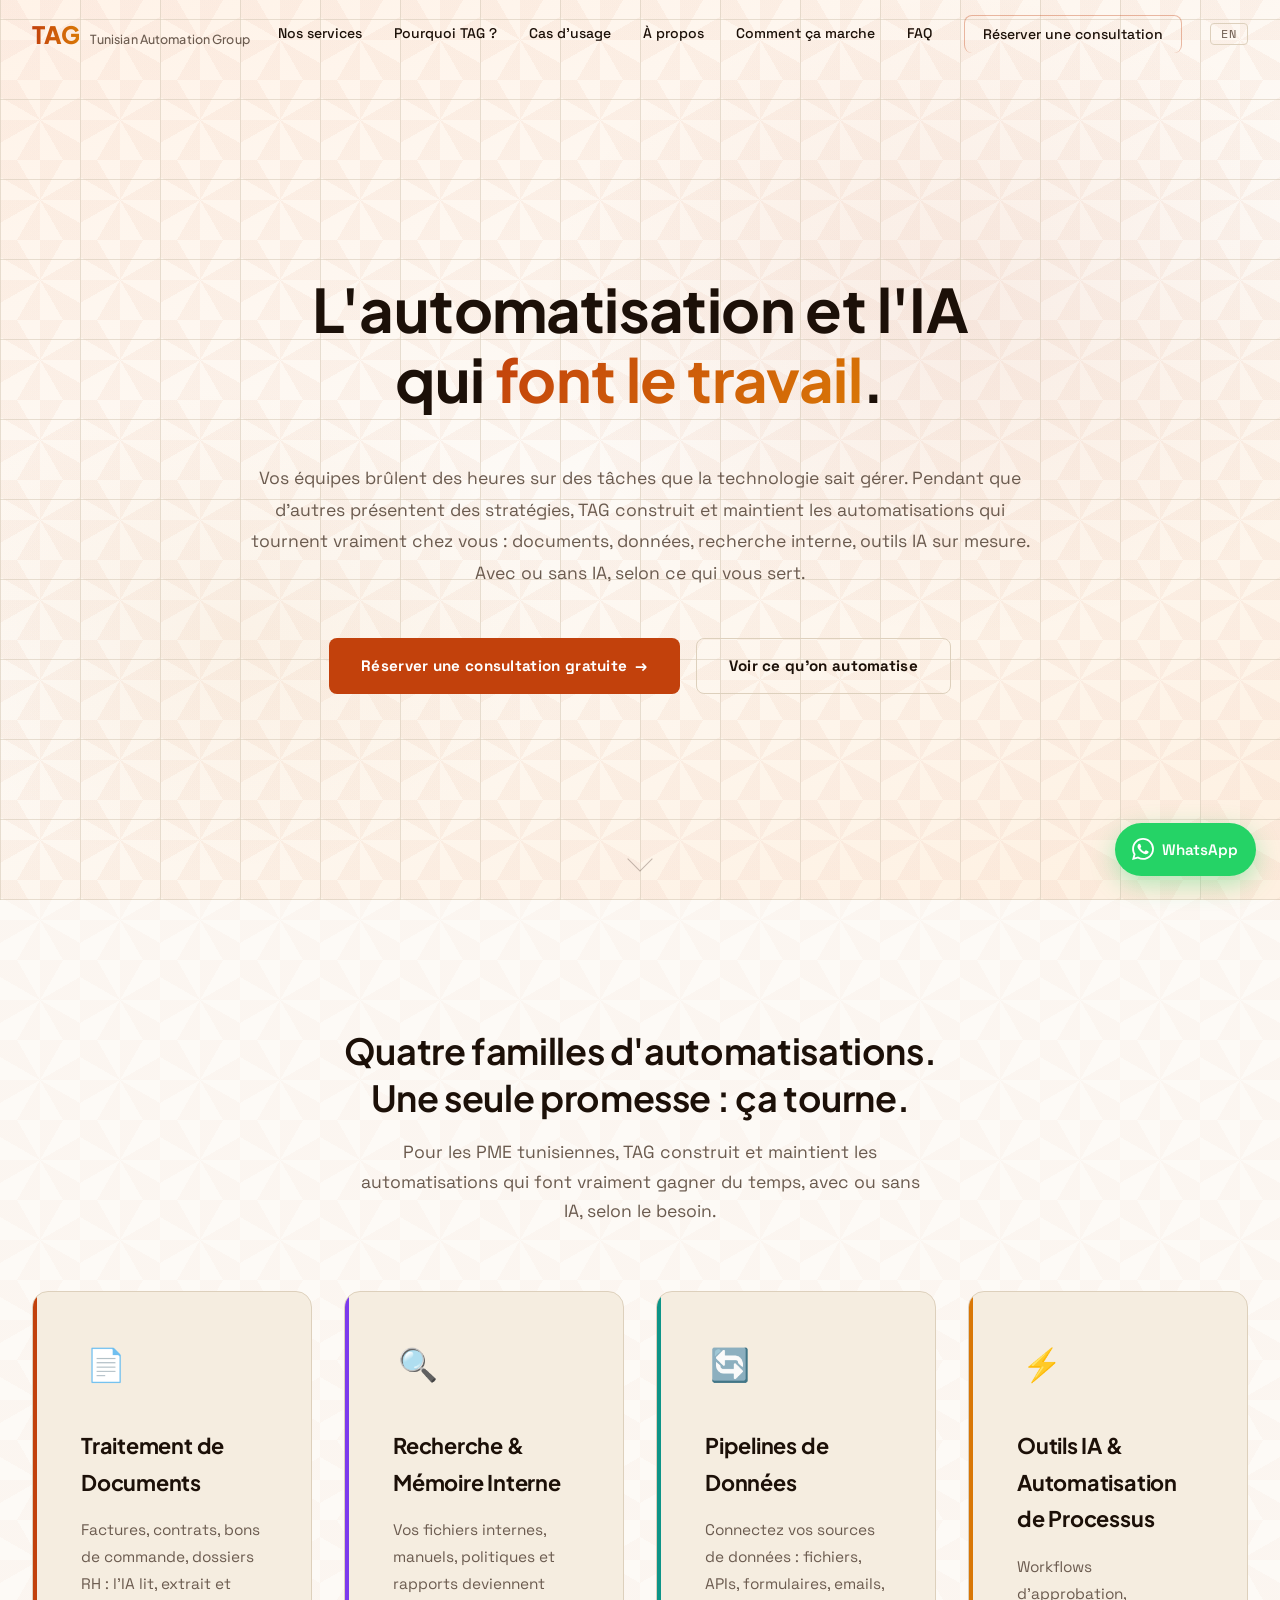
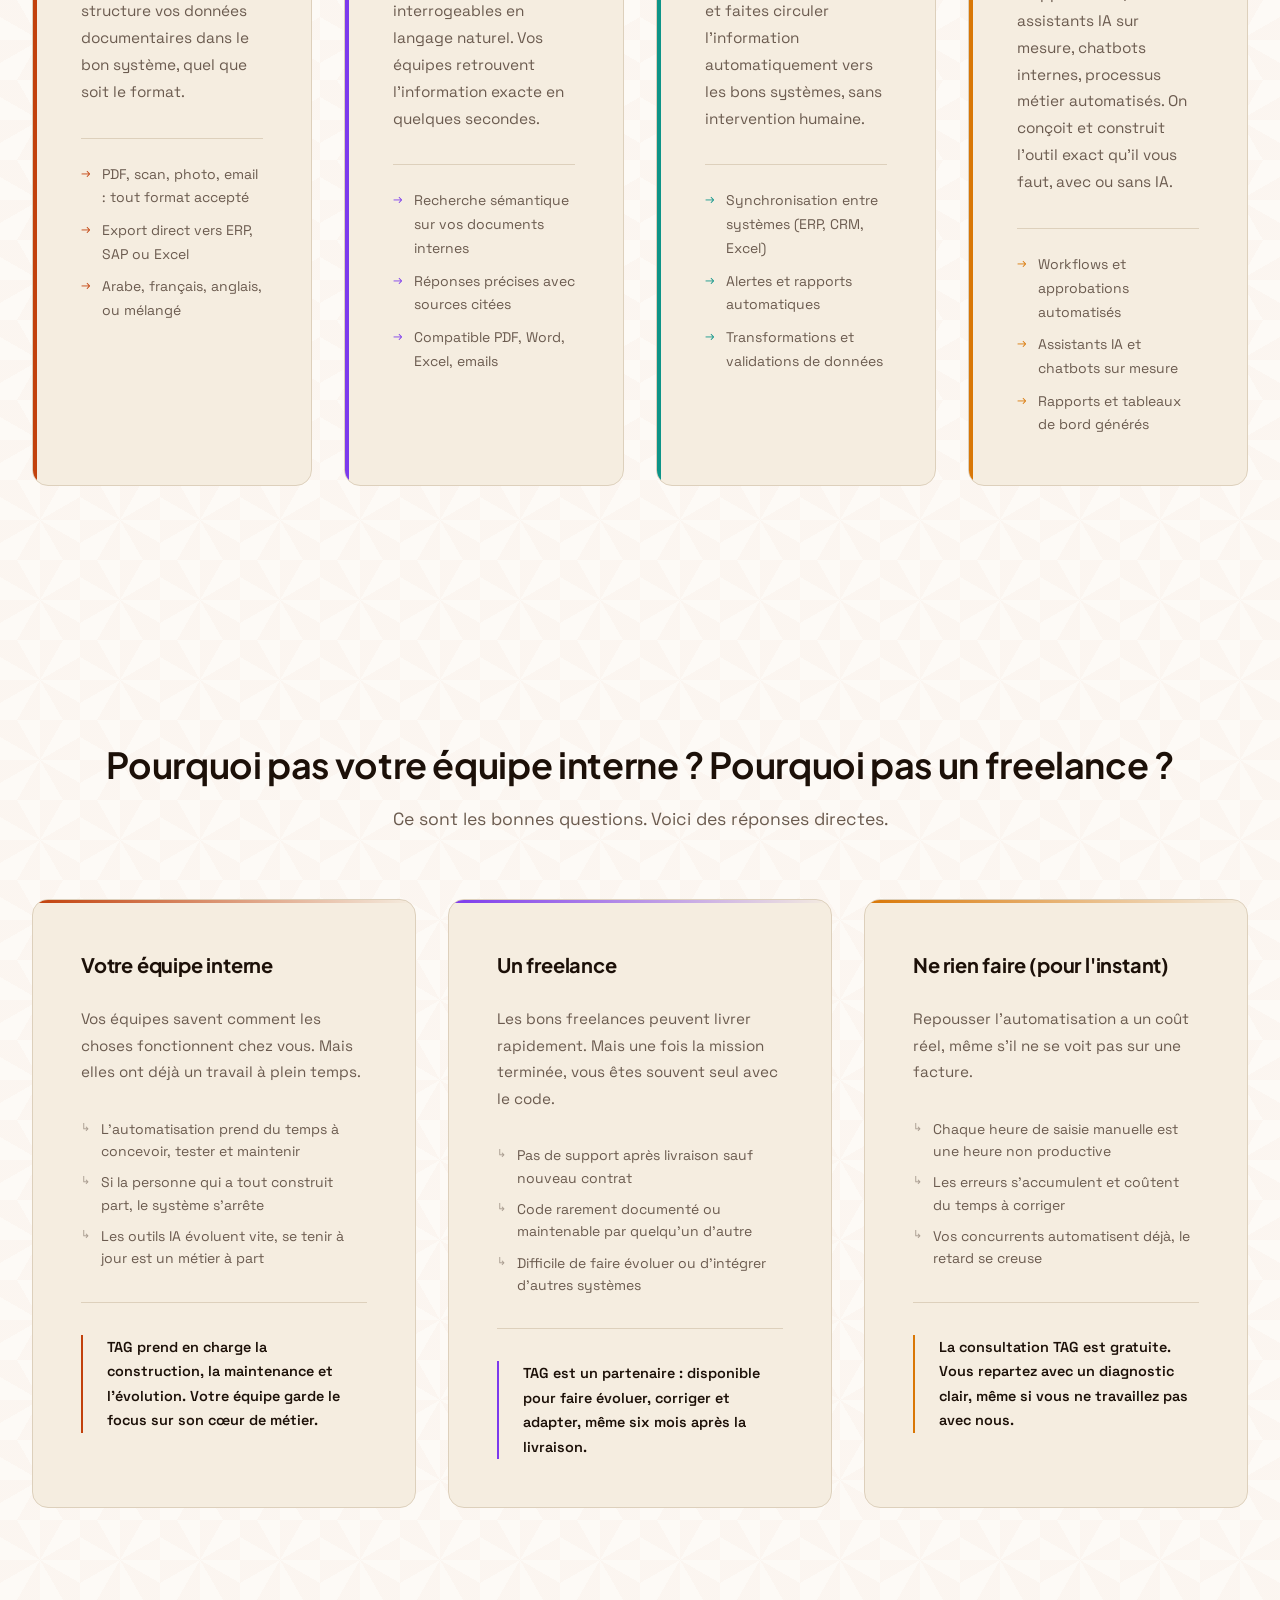
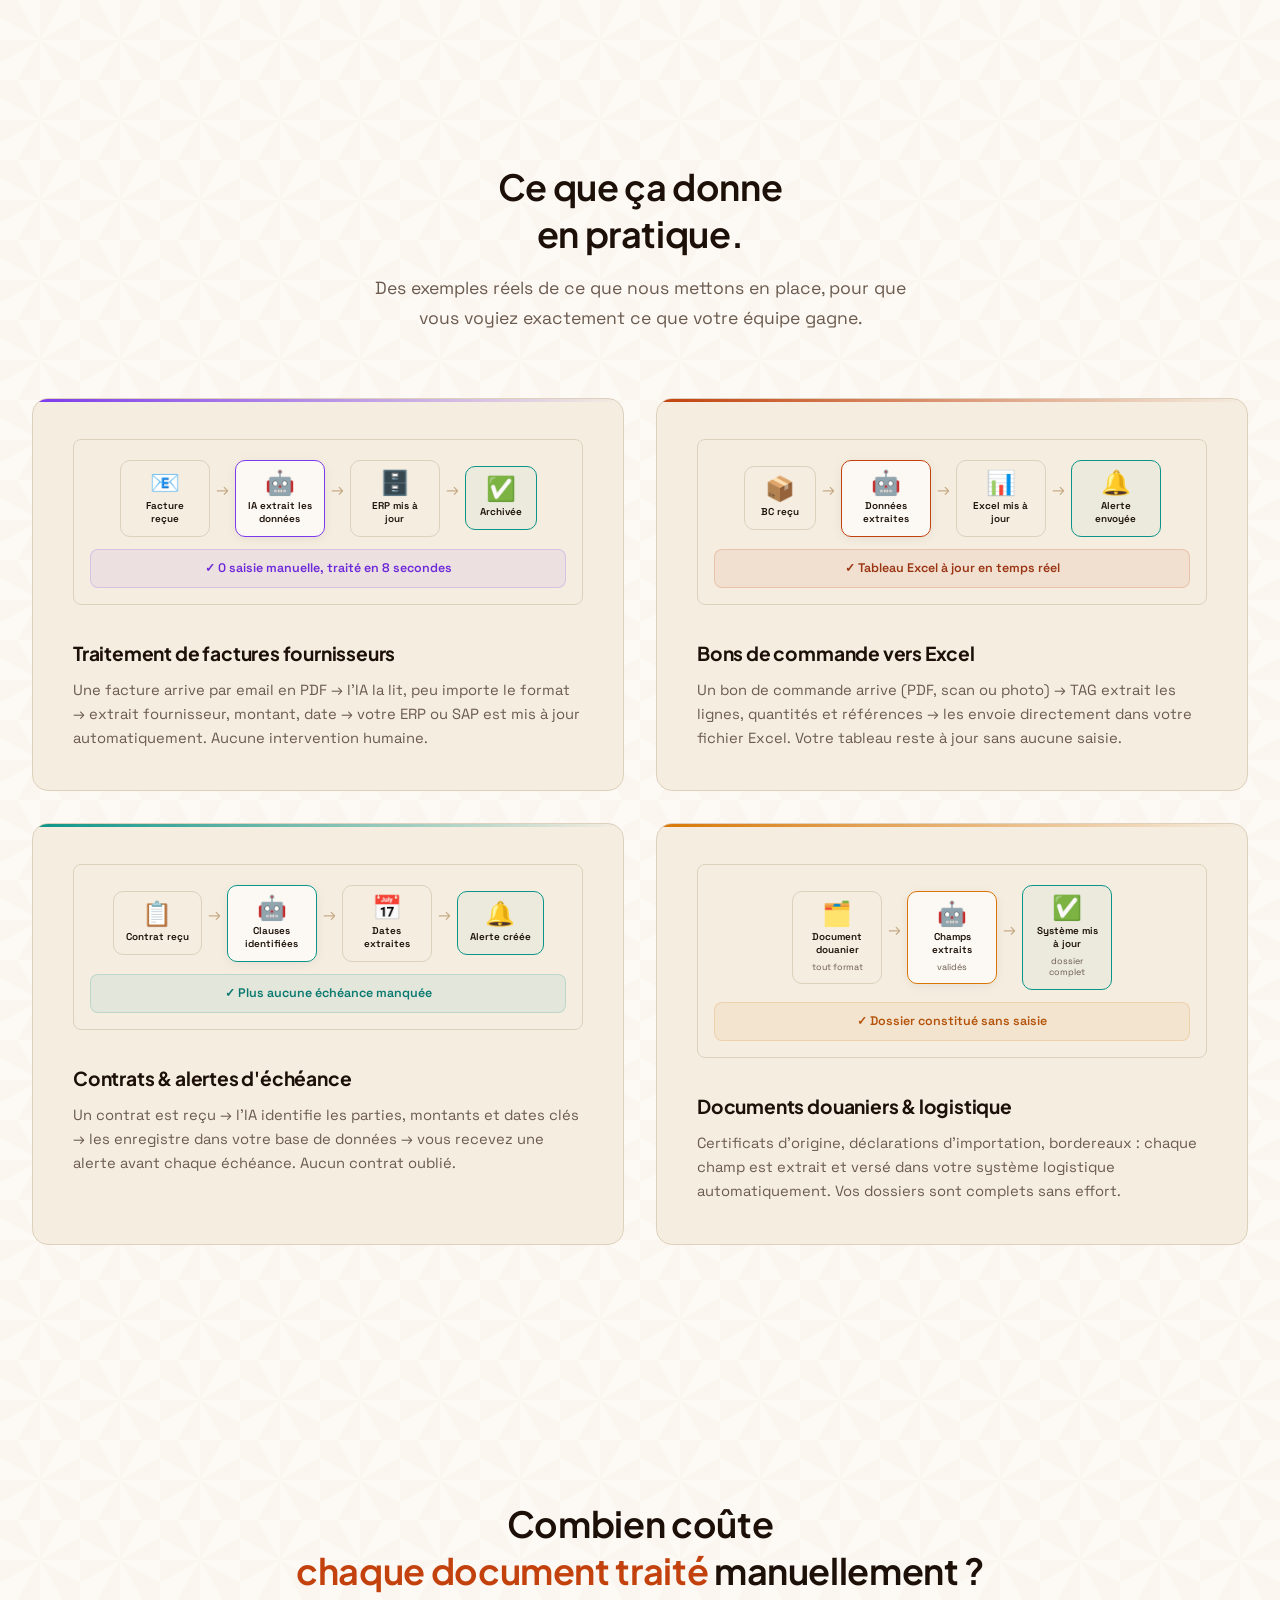
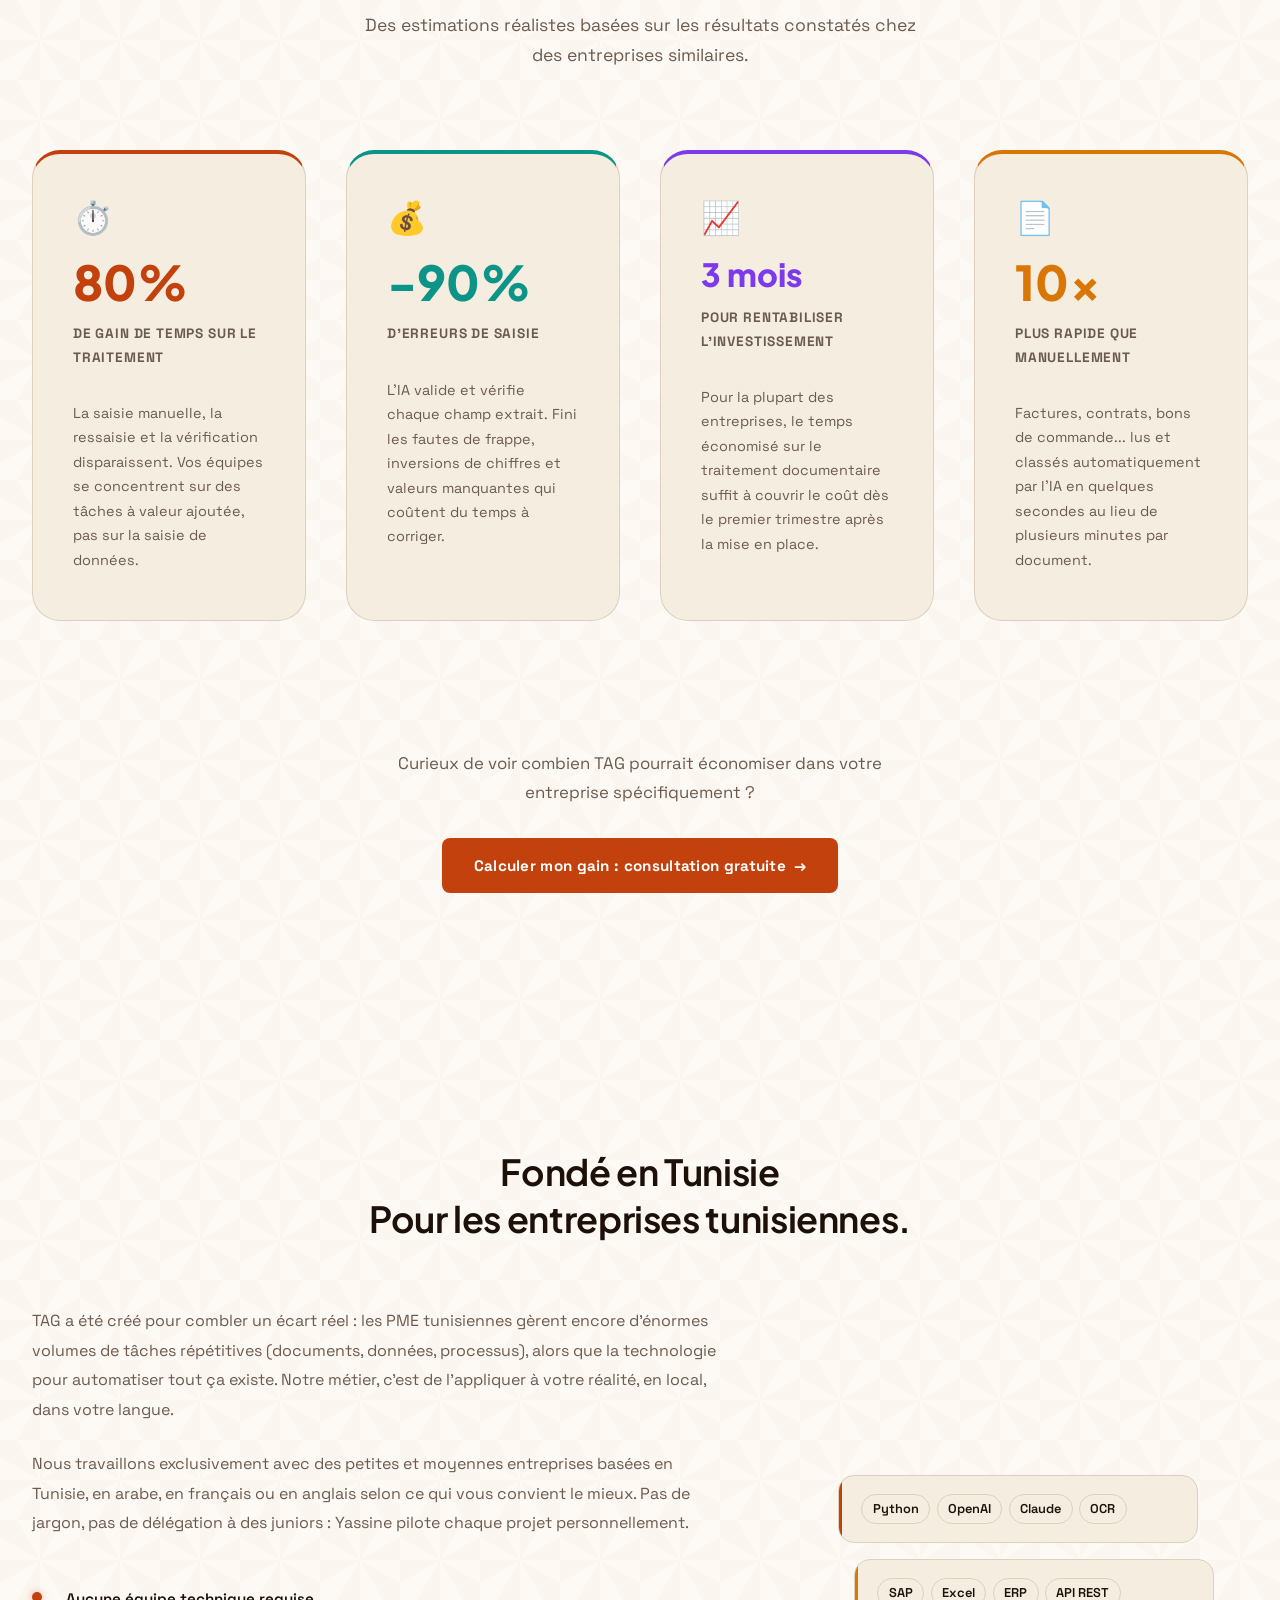
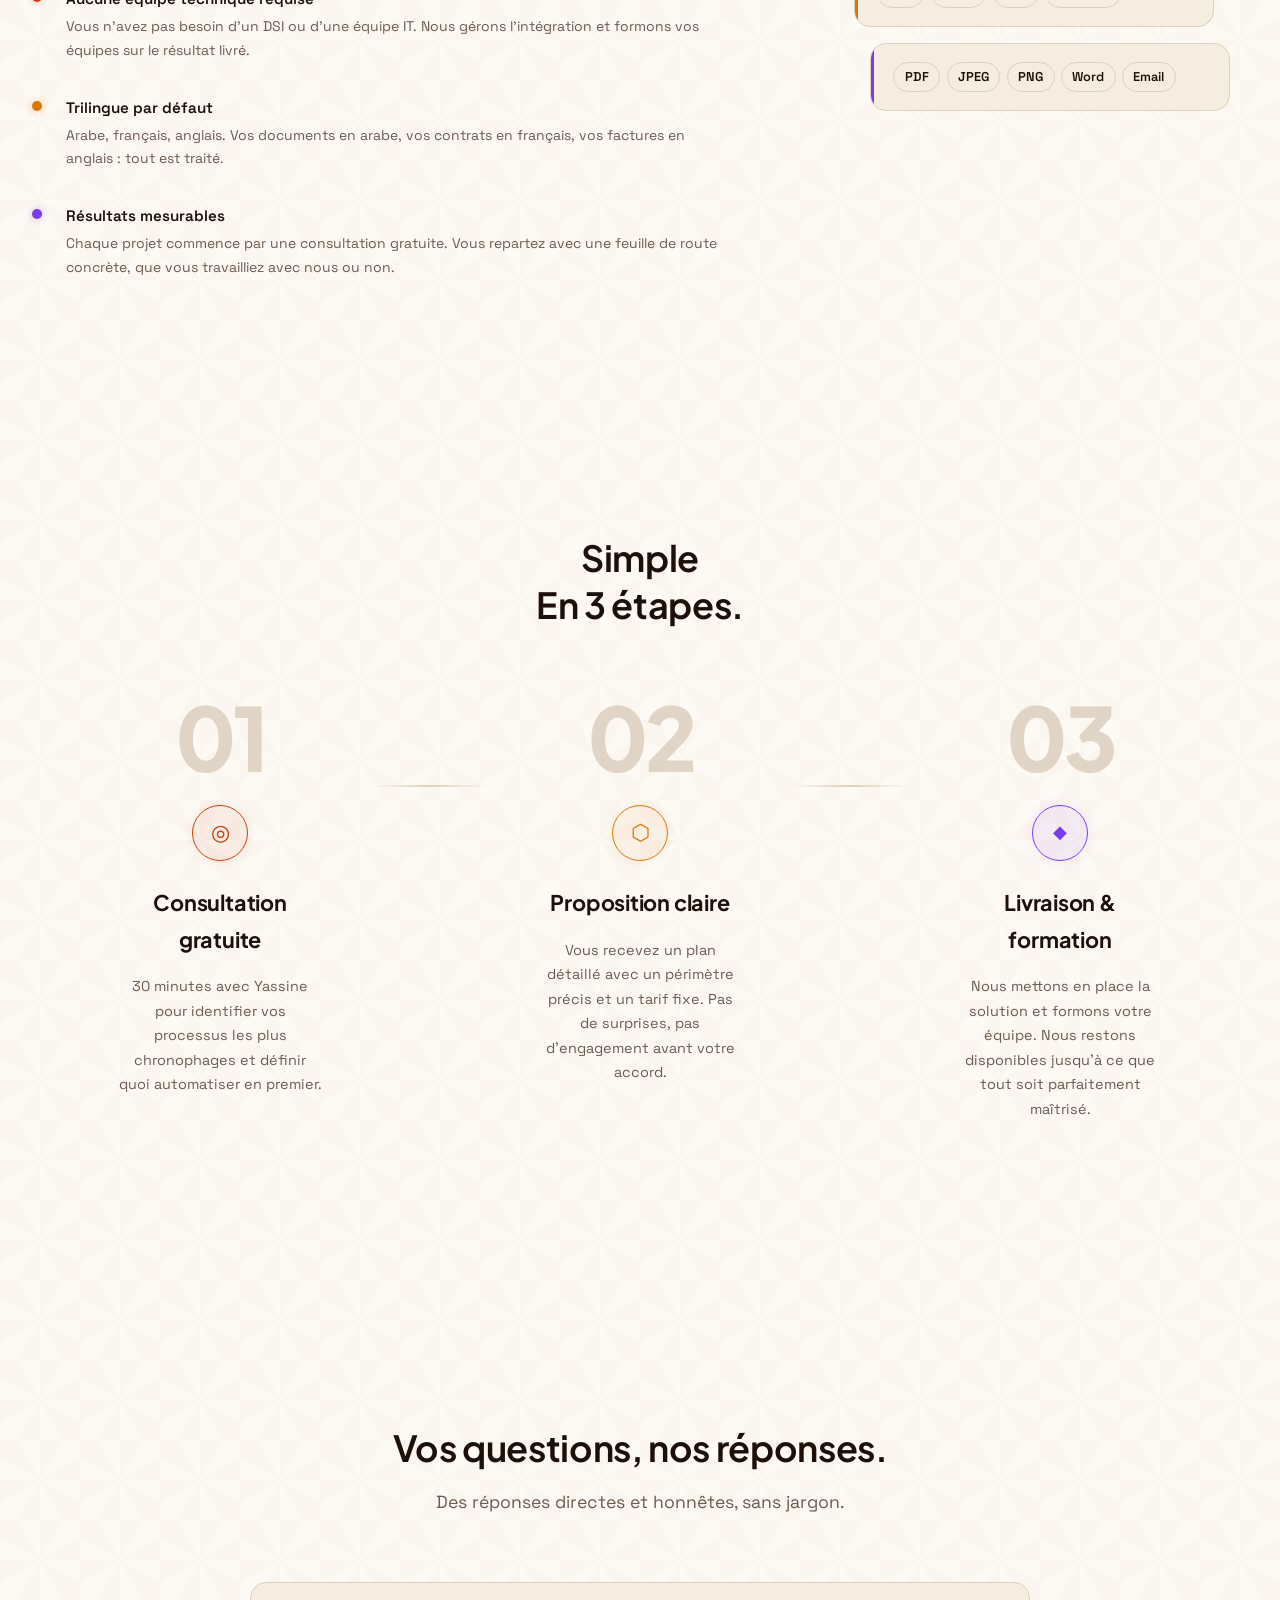
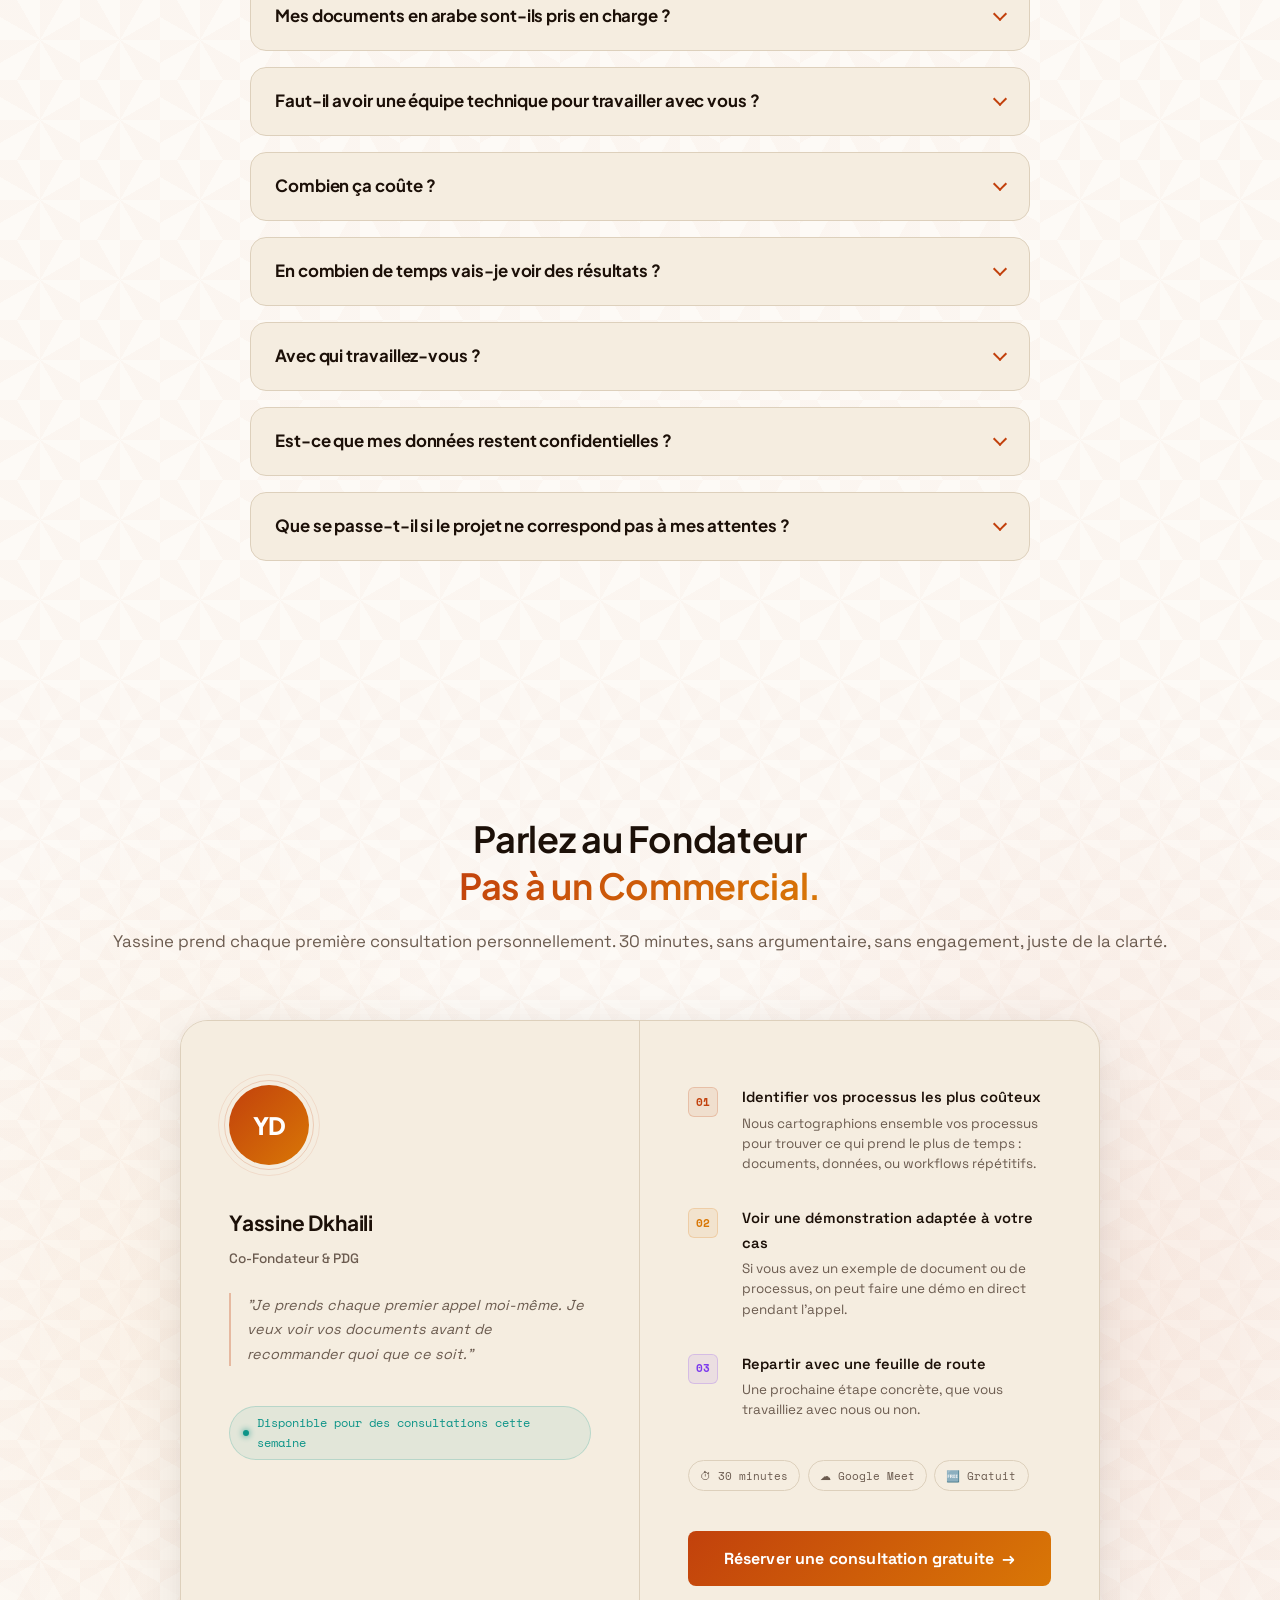
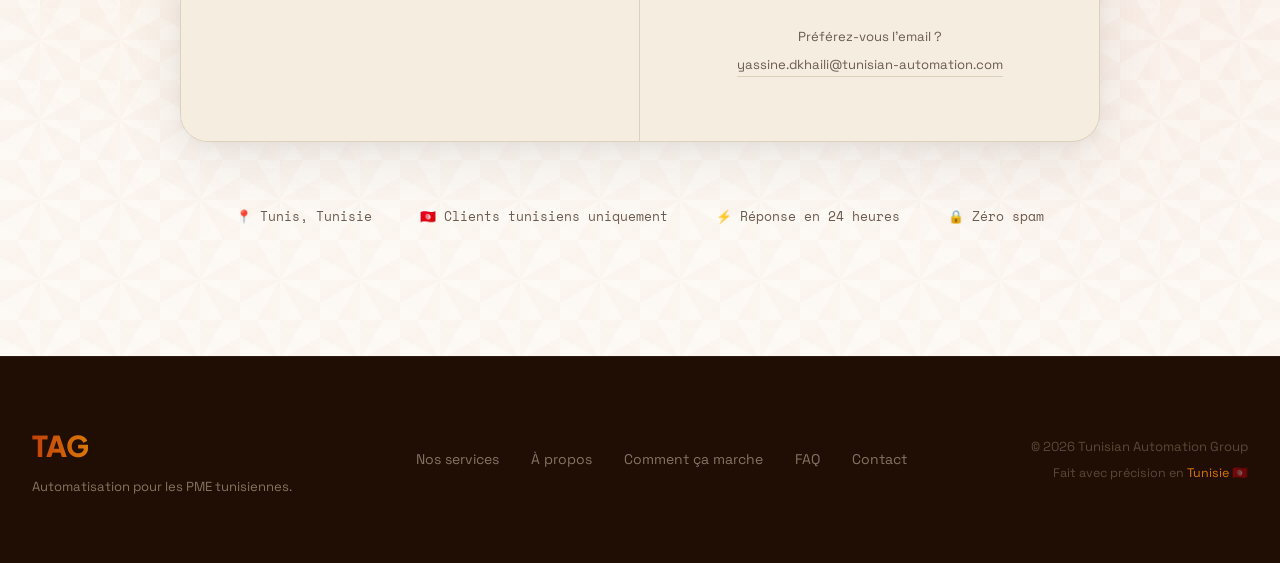
==== commit 80ad8250: "Redesign for non-technical audience: warm palette, unified background, cleaner typography - Replace " ====
--- a/index.html
+++ b/index.html
@@ -29,7 +29,7 @@
   <link rel="apple-touch-icon" sizes="180x180" href="assets/apple-touch-icon.png">
   <link rel="preconnect" href="https://fonts.googleapis.com">
   <link rel="preconnect" href="https://fonts.gstatic.com" crossorigin>
-  <link href="https://fonts.googleapis.com/css2?family=Space+Grotesk:wght@300;400;500;700&family=Space+Mono:wght@400;700&family=Syne:wght@700;800&display=swap" rel="stylesheet">
+  <link href="https://fonts.googleapis.com/css2?family=Plus+Jakarta+Sans:wght@400;500;600;700&family=Space+Grotesk:wght@300;400;500;700&family=Space+Mono:wght@400;700&display=swap" rel="stylesheet">
   <link rel="stylesheet" href="style.css">
   <link href="https://assets.calendly.com/assets/external/widget.css" rel="stylesheet">
 
@@ -104,7 +104,7 @@
 
           <div class="hero__below-title">
             <p class="hero__body" data-i18n="hero-body">
-              Vos équipes brûlent des heures sur des tâches que la technologie sait gérer. Pendant que d'autres présentent des stratégies, TAG construit et maintient les automatisations qui tournent vraiment chez vous — documents, données, recherche interne, outils IA sur mesure. Avec ou sans IA, selon ce qui vous sert.
+              Vos équipes brûlent des heures sur des tâches que la technologie sait gérer. Pendant que d'autres présentent des stratégies, TAG construit et maintient les automatisations qui tournent vraiment chez vous : documents, données, recherche interne, outils IA sur mesure. Avec ou sans IA, selon ce qui vous sert.
             </p>
           </div>
 
@@ -116,26 +116,6 @@
             <a href="#services" class="btn btn--ghost" data-i18n="hero-cta-ghost">Voir ce qu'on automatise</a>
           </div>
 
-          <ul class="hero__pills" role="list" aria-label="TAG facts">
-            <li class="hero__pill" data-i18n="hero-pill1">🇹🇳 PME tunisiennes uniquement</li>
-            <li class="hero__pill" data-i18n="hero-pill2">🗣 AR · FR · EN</li>
-            <li class="hero__pill" data-i18n="hero-pill3">👤 Piloté par le fondateur</li>
-          </ul>
-        </div>
-      </div>
-
-      <div class="hero__terminal" aria-hidden="true">
-        <div class="hero__terminal-bar">
-          <span class="hero__terminal-dot" style="background:#ff5f56"></span>
-          <span class="hero__terminal-dot" style="background:#ffbd2e"></span>
-          <span class="hero__terminal-dot" style="background:#27c93f"></span>
-          <span class="hero__terminal-title" data-i18n="hero-term-title">Automatisations TAG actives</span>
-        </div>
-        <div class="hero__terminal-body">
-          <p class="hero__terminal-line hero__terminal-line--1" data-i18n-html="hero-term1"><span class="t-green">✓</span> Documents traités et structurés automatiquement</p>
-          <p class="hero__terminal-line hero__terminal-line--2" data-i18n-html="hero-term2"><span class="t-green">✓</span> Données envoyées à votre ERP · SAP · Excel</p>
-          <p class="hero__terminal-line hero__terminal-line--3" data-i18n-html="hero-term3"><span class="t-green">✓</span> Recherche intelligente sur vos fichiers internes</p>
-          <p class="hero__terminal-line hero__terminal-line--4" data-i18n-html="hero-term4"><span class="t-green">✓</span> Processus métier automatisés · zéro ressaisie</p>
         </div>
       </div>
 
@@ -149,7 +129,7 @@
       <div class="container">
         <div class="section-header">
           <h2 id="services-heading" class="section-title" data-i18n-html="svc-title">Quatre familles d'automatisations.<br>Une seule promesse : ça tourne.</h2>
-          <p class="section-body" data-i18n="svc-body">Pour les PME tunisiennes, TAG construit et maintient les automatisations qui font vraiment gagner du temps — avec ou sans IA, selon le besoin.</p>
+          <p class="section-body" data-i18n="svc-body">Pour les PME tunisiennes, TAG construit et maintient les automatisations qui font vraiment gagner du temps, avec ou sans IA, selon le besoin.</p>
         </div>
 
         <div class="services__grid">
@@ -164,9 +144,9 @@
             <h3 class="service-card__title" data-i18n="svc1-title">Traitement de Documents</h3>
             <p class="service-card__body" data-i18n="svc1-body">Factures, contrats, bons de commande, dossiers RH : l'IA lit, extrait et structure vos données documentaires dans le bon système, quel que soit le format.</p>
             <ul class="service-card__features" role="list">
-              <li data-i18n="svc1-f1">PDF, scan, photo, email — tout format accepté</li>
+              <li data-i18n="svc1-f1">PDF, scan, photo, email : tout format accepté</li>
               <li data-i18n="svc1-f2">Export direct vers ERP, SAP ou Excel</li>
-              <li data-i18n="svc1-f3">Arabe, français, anglais — ou mélangé</li>
+              <li data-i18n="svc1-f3">Arabe, français, anglais, ou mélangé</li>
             </ul>
           </article>
 
@@ -194,7 +174,7 @@
               <div class="icon-pipeline"></div>
             </div>
             <h3 class="service-card__title" data-i18n="svc3-title">Pipelines de Données</h3>
-            <p class="service-card__body" data-i18n="svc3-body">Connectez vos sources de données — fichiers, APIs, formulaires, emails — et faites circuler l'information automatiquement vers les bons systèmes, sans intervention humaine.</p>
+            <p class="service-card__body" data-i18n="svc3-body">Connectez vos sources de données : fichiers, APIs, formulaires, emails, et faites circuler l'information automatiquement vers les bons systèmes, sans intervention humaine.</p>
             <ul class="service-card__features" role="list">
               <li data-i18n="svc3-f1">Synchronisation entre systèmes (ERP, CRM, Excel)</li>
               <li data-i18n="svc3-f2">Alertes et rapports automatiques</li>
@@ -234,21 +214,21 @@
 
           <article class="wtag-card wtag-card--cyan">
             <div class="wtag-card__header">
-              <span class="wtag-card__vs" aria-hidden="true">VS</span>
+
               <h3 class="wtag-card__title" data-i18n="wtag-c1-title">Votre équipe interne</h3>
             </div>
             <p class="wtag-card__situation" data-i18n="wtag-c1-sit">Vos équipes savent comment les choses fonctionnent chez vous. Mais elles ont déjà un travail à plein temps.</p>
             <ul class="wtag-card__list" role="list">
               <li data-i18n="wtag-c1-l1">L'automatisation prend du temps à concevoir, tester et maintenir</li>
               <li data-i18n="wtag-c1-l2">Si la personne qui a tout construit part, le système s'arrête</li>
-              <li data-i18n="wtag-c1-l3">Les outils IA évoluent vite — se tenir à jour est un métier à part</li>
+              <li data-i18n="wtag-c1-l3">Les outils IA évoluent vite, se tenir à jour est un métier à part</li>
             </ul>
             <p class="wtag-card__tag-answer" data-i18n="wtag-c1-ans">TAG prend en charge la construction, la maintenance et l'évolution. Votre équipe garde le focus sur son cœur de métier.</p>
           </article>
 
           <article class="wtag-card wtag-card--violet">
             <div class="wtag-card__header">
-              <span class="wtag-card__vs" aria-hidden="true">VS</span>
+
               <h3 class="wtag-card__title" data-i18n="wtag-c2-title">Un freelance</h3>
             </div>
             <p class="wtag-card__situation" data-i18n="wtag-c2-sit">Les bons freelances peuvent livrer rapidement. Mais une fois la mission terminée, vous êtes souvent seul avec le code.</p>
@@ -257,21 +237,21 @@
               <li data-i18n="wtag-c2-l2">Code rarement documenté ou maintenable par quelqu'un d'autre</li>
               <li data-i18n="wtag-c2-l3">Difficile de faire évoluer ou d'intégrer d'autres systèmes</li>
             </ul>
-            <p class="wtag-card__tag-answer" data-i18n="wtag-c2-ans">TAG est un partenaire : disponible pour faire évoluer, corriger et adapter — même six mois après la livraison.</p>
+            <p class="wtag-card__tag-answer" data-i18n="wtag-c2-ans">TAG est un partenaire : disponible pour faire évoluer, corriger et adapter, même six mois après la livraison.</p>
           </article>
 
           <article class="wtag-card wtag-card--gold">
             <div class="wtag-card__header">
-              <span class="wtag-card__vs" aria-hidden="true">VS</span>
+
               <h3 class="wtag-card__title" data-i18n="wtag-c3-title">Ne rien faire (pour l'instant)</h3>
             </div>
             <p class="wtag-card__situation" data-i18n="wtag-c3-sit">Repousser l'automatisation a un coût réel, même s'il ne se voit pas sur une facture.</p>
             <ul class="wtag-card__list" role="list">
               <li data-i18n="wtag-c3-l1">Chaque heure de saisie manuelle est une heure non productive</li>
               <li data-i18n="wtag-c3-l2">Les erreurs s'accumulent et coûtent du temps à corriger</li>
-              <li data-i18n="wtag-c3-l3">Vos concurrents automatisent déjà — le retard se creuse</li>
+              <li data-i18n="wtag-c3-l3">Vos concurrents automatisent déjà, le retard se creuse</li>
             </ul>
-            <p class="wtag-card__tag-answer" data-i18n="wtag-c3-ans">La consultation TAG est gratuite. Vous repartez avec un diagnostic clair — même si vous ne travaillez pas avec nous.</p>
+            <p class="wtag-card__tag-answer" data-i18n="wtag-c3-ans">La consultation TAG est gratuite. Vous repartez avec un diagnostic clair, même si vous ne travaillez pas avec nous.</p>
           </article>
 
         </div>
@@ -312,7 +292,7 @@
                   <span class="demo-flow__label" data-i18n="demo1-s4">Archivée</span>
                 </div>
               </div>
-              <div class="demo-result" data-i18n="demo1-result">✓ 0 saisie manuelle · traité en 8 secondes</div>
+              <div class="demo-result" data-i18n="demo1-result">✓ 0 saisie manuelle, traité en 8 secondes</div>
             </div>
             <h3 class="demo-tile__title" data-i18n="demo1-title">Traitement de factures fournisseurs</h3>
             <p class="demo-tile__caption" data-i18n="demo1-caption">Une facture arrive par email en PDF → l'IA la lit, peu importe le format → extrait fournisseur, montant, date → votre ERP ou SAP est mis à jour automatiquement. Aucune intervention humaine.</p>
@@ -777,34 +757,34 @@
         'nav-process': 'Comment ça marche',
         'nav-faq': 'FAQ',
         'nav-cta': 'Réserver une consultation',
-        'hero-overline': '// TUNIS · POUR LES PME TUNISIENNES',
+        'hero-overline': 'TUNIS, POUR LES PME TUNISIENNES',
         'hero-headline': 'L\'automatisation et l\'IA<br>qui <span class="hero__headline--accent">font le travail</span>.',
-        'hero-body': 'Vos équipes brûlent des heures sur des tâches que la technologie sait gérer. Pendant que d\'autres présentent des stratégies, TAG construit et maintient les automatisations qui tournent vraiment chez vous — documents, données, recherche interne, outils IA sur mesure. Avec ou sans IA, selon ce qui vous sert.',
+        'hero-body': 'Vos équipes brûlent des heures sur des tâches que la technologie sait gérer. Pendant que d\'autres présentent des stratégies, TAG construit et maintient les automatisations qui tournent vraiment chez vous : documents, données, recherche interne, outils IA sur mesure. Avec ou sans IA, selon ce qui vous sert.',
         'hero-cta-primary': 'Réserver une consultation gratuite',
         'hero-cta-ghost': 'Voir ce qu\'on automatise',
         'hero-pill1': '🇹🇳 PME tunisiennes uniquement',
-        'hero-pill2': '🗣 AR · FR · EN',
+        'hero-pill2': '🗣 AR, FR, EN',
         'hero-pill3': '👤 Piloté par le fondateur',
         'hero-term-title': 'Automatisations TAG actives',
         'hero-term1': '<span class="t-green">✓</span> Documents traités et structurés automatiquement',
-        'hero-term2': '<span class="t-green">✓</span> Données envoyées à votre ERP · SAP · Excel',
+        'hero-term2': '<span class="t-green">✓</span> Données envoyées à votre ERP, SAP, Excel',
         'hero-term3': '<span class="t-green">✓</span> Recherche intelligente sur vos fichiers internes',
-        'hero-term4': '<span class="t-green">✓</span> Processus métier automatisés · zéro ressaisie',
-        'svc-overline': '// CE QUE TAG CONSTRUIT',
+        'hero-term4': '<span class="t-green">✓</span> Processus métier automatisés, zéro ressaisie',
+        'svc-overline': 'CE QUE TAG CONSTRUIT',
         'svc-title': 'Quatre familles d\'automatisations.<br>Une seule promesse : ça tourne.',
-        'svc-body': 'Pour les PME tunisiennes, TAG construit et maintient les automatisations qui font vraiment gagner du temps — avec ou sans IA, selon le besoin.',
+        'svc-body': 'Pour les PME tunisiennes, TAG construit et maintient les automatisations qui font vraiment gagner du temps, avec ou sans IA, selon le besoin.',
         'svc1-title': 'Traitement de Documents',
         'svc1-body': 'Factures, contrats, bons de commande, dossiers RH : l\'IA lit, extrait et structure vos données documentaires dans le bon système, quel que soit le format.',
-        'svc1-f1': 'PDF, scan, photo, email — tout format accepté',
+        'svc1-f1': 'PDF, scan, photo, email : tout format accepté',
         'svc1-f2': 'Export direct vers ERP, SAP ou Excel',
-        'svc1-f3': 'Arabe, français, anglais — ou mélangé',
+        'svc1-f3': 'Arabe, français, anglais, ou mélangé',
         'svc2-title': 'Recherche & Mémoire Interne',
         'svc2-body': 'Vos fichiers internes, manuels, politiques et rapports deviennent interrogeables en langage naturel. Vos équipes retrouvent l\'information exacte en quelques secondes.',
         'svc2-f1': 'Recherche sémantique sur vos documents internes',
         'svc2-f2': 'Réponses précises avec sources citées',
         'svc2-f3': 'Compatible PDF, Word, Excel, emails',
         'svc3-title': 'Pipelines de Données',
-        'svc3-body': 'Connectez vos sources de données — fichiers, APIs, formulaires, emails — et faites circuler l\'information automatiquement vers les bons systèmes, sans intervention humaine.',
+        'svc3-body': 'Connectez vos sources de données : fichiers, APIs, formulaires, emails, et faites circuler l\'information automatiquement vers les bons systèmes, sans intervention humaine.',
         'svc3-f1': 'Synchronisation entre systèmes (ERP, CRM, Excel)',
         'svc3-f2': 'Alertes et rapports automatiques',
         'svc3-f3': 'Transformations et validations de données',
@@ -819,46 +799,46 @@
         'wtag-c1-sit': 'Vos équipes savent comment les choses fonctionnent chez vous. Mais elles ont déjà un travail à plein temps.',
         'wtag-c1-l1': 'L\'automatisation prend du temps à concevoir, tester et maintenir',
         'wtag-c1-l2': 'Si la personne qui a tout construit part, le système s\'arrête',
-        'wtag-c1-l3': 'Les outils IA évoluent vite — se tenir à jour est un métier à part',
+        'wtag-c1-l3': 'Les outils IA évoluent vite, se tenir à jour est un métier à part',
         'wtag-c1-ans': 'TAG prend en charge la construction, la maintenance et l\'évolution. Votre équipe garde le focus sur son cœur de métier.',
         'wtag-c2-title': 'Un freelance',
         'wtag-c2-sit': 'Les bons freelances peuvent livrer rapidement. Mais une fois la mission terminée, vous êtes souvent seul avec le code.',
         'wtag-c2-l1': 'Pas de support après livraison sauf nouveau contrat',
         'wtag-c2-l2': 'Code rarement documenté ou maintenable par quelqu\'un d\'autre',
         'wtag-c2-l3': 'Difficile de faire évoluer ou d\'intégrer d\'autres systèmes',
-        'wtag-c2-ans': 'TAG est un partenaire : disponible pour faire évoluer, corriger et adapter — même six mois après la livraison.',
+        'wtag-c2-ans': 'TAG est un partenaire : disponible pour faire évoluer, corriger et adapter, même six mois après la livraison.',
         'wtag-c3-title': 'Ne rien faire (pour l\'instant)',
         'wtag-c3-sit': 'Repousser l\'automatisation a un coût réel, même s\'il ne se voit pas sur une facture.',
         'wtag-c3-l1': 'Chaque heure de saisie manuelle est une heure non productive',
         'wtag-c3-l2': 'Les erreurs s\'accumulent et coûtent du temps à corriger',
-        'wtag-c3-l3': 'Vos concurrents automatisent déjà — le retard se creuse',
-        'wtag-c3-ans': 'La consultation TAG est gratuite. Vous repartez avec un diagnostic clair — même si vous ne travaillez pas avec nous.',
-        'demo-overline': '// CAS D\'USAGE CONCRETS',
+        'wtag-c3-l3': 'Vos concurrents automatisent déjà, le retard se creuse',
+        'wtag-c3-ans': 'La consultation TAG est gratuite. Vous repartez avec un diagnostic clair, même si vous ne travaillez pas avec nous.',
+        'demo-overline': 'CAS D\'USAGE CONCRETS',
         'demo-title': 'Ce que ça donne<br>en pratique.',
         'demo-body': 'Des exemples réels de ce que nous mettons en place, pour que vous voyiez exactement ce que votre équipe gagne.',
-        'demo1-overline': '// FACTURES FOURNISSEURS',
+        'demo1-overline': 'FACTURES FOURNISSEURS',
         'demo1-s1': 'Facture reçue', 'demo1-s2': 'IA extrait les données', 'demo1-s3': 'ERP mis à jour', 'demo1-s4': 'Archivée',
-        'demo1-result': '✓ 0 saisie manuelle · traité en 8 secondes',
+        'demo1-result': '✓ 0 saisie manuelle, traité en 8 secondes',
         'demo1-title': 'Traitement de factures fournisseurs',
         'demo1-caption': 'Une facture arrive par email en PDF → l\'IA la lit, peu importe le format → extrait fournisseur, montant, date → votre ERP ou SAP est mis à jour automatiquement. Aucune intervention humaine.',
-        'demo2-overline': '// BONS DE COMMANDE',
+        'demo2-overline': 'BONS DE COMMANDE',
         'demo2-s1': 'BC reçu', 'demo2-s2': 'Données extraites', 'demo2-s3': 'Excel mis à jour', 'demo2-s4': 'Alerte envoyée',
         'demo2-result': '✓ Tableau Excel à jour en temps réel',
         'demo2-title': 'Bons de commande vers Excel',
         'demo2-caption': 'Un bon de commande arrive (PDF, scan ou photo) → TAG extrait les lignes, quantités et références → les envoie directement dans votre fichier Excel. Votre tableau reste à jour sans aucune saisie.',
-        'demo3-overline': '// CONTRATS',
+        'demo3-overline': 'CONTRATS',
         'demo3-s1': 'Contrat reçu', 'demo3-s2': 'Clauses identifiées', 'demo3-s3': 'Dates extraites', 'demo3-s4': 'Alerte créée',
         'demo3-result': '✓ Plus aucune échéance manquée',
         'demo3-title': 'Contrats & alertes d\'échéance',
         'demo3-caption': 'Un contrat est reçu → l\'IA identifie les parties, montants et dates clés → les enregistre dans votre base de données → vous recevez une alerte avant chaque échéance. Aucun contrat oublié.',
-        'demo4-overline': '// DOCUMENTS DOUANIERS',
+        'demo4-overline': 'DOCUMENTS DOUANIERS',
         'demo4-s1': 'Document douanier', 'demo4-s1b': 'tout format',
         'demo4-s2': 'Champs extraits', 'demo4-s2b': 'validés',
         'demo4-s3': 'Système mis à jour', 'demo4-s3b': 'dossier complet',
         'demo4-result': '✓ Dossier constitué sans saisie',
         'demo4-title': 'Documents douaniers & logistique',
         'demo4-caption': 'Certificats d\'origine, déclarations d\'importation, bordereaux : chaque champ est extrait et versé dans votre système logistique automatiquement. Vos dossiers sont complets sans effort.',
-        'savings-overline': '// CE QUE VOUS GAGNEZ CONCRÈTEMENT',
+        'savings-overline': 'CE QUE VOUS GAGNEZ CONCRÈTEMENT',
         'savings-title': 'Combien coûte<br><span style="color:var(--color-cyan)">chaque document traité</span> manuellement ?',
         'savings-body': 'Des estimations réalistes basées sur les résultats constatés chez des entreprises similaires.',
         'sav1-label': 'de gain de temps sur le traitement',
@@ -872,9 +852,9 @@
         'sav4-desc': 'Factures, contrats, bons de commande... lus et classés automatiquement par l\'IA en quelques secondes au lieu de plusieurs minutes par document.',
         'savings-cta-text': 'Curieux de voir combien TAG pourrait économiser dans votre entreprise spécifiquement ?',
         'savings-cta-btn': 'Calculer mon gain : consultation gratuite',
-        'about-overline': '// QUI NOUS SOMMES',
+        'about-overline': 'QUI NOUS SOMMES',
         'about-title': 'Fondé en Tunisie<br>Pour les entreprises tunisiennes.',
-        'about-body1': 'TAG a été créé pour combler un écart réel : les PME tunisiennes gèrent encore d\'énormes volumes de tâches répétitives — documents, données, processus — alors que la technologie pour automatiser tout ça existe. Notre métier, c\'est de l\'appliquer à votre réalité, en local, dans votre langue.',
+        'about-body1': 'TAG a été créé pour combler un écart réel : les PME tunisiennes gèrent encore d\'énormes volumes de tâches répétitives (documents, données, processus), alors que la technologie pour automatiser tout ça existe. Notre métier, c\'est de l\'appliquer à votre réalité, en local, dans votre langue.',
         'about-body2': 'Nous travaillons exclusivement avec des petites et moyennes entreprises basées en Tunisie, en arabe, en français ou en anglais selon ce qui vous convient le mieux. Pas de jargon, pas de délégation à des juniors : Yassine pilote chaque projet personnellement.',
         'about-p1-strong': 'Aucune équipe technique requise',
         'about-p1-p': 'Vous n\'avez pas besoin d\'un DSI ou d\'une équipe IT. Nous gérons l\'intégration et formons vos équipes sur le résultat livré.',
@@ -882,10 +862,10 @@
         'about-p2-p': 'Arabe, français, anglais. Vos documents en arabe, vos contrats en français, vos factures en anglais : tout est traité.',
         'about-p3-strong': 'Résultats mesurables',
         'about-p3-p': 'Chaque projet commence par une consultation gratuite. Vous repartez avec une feuille de route concrète, que vous travailliez avec nous ou non.',
-        'about-stack1': '// IA & EXTRACTION',
-        'about-stack2': '// INTÉGRATIONS',
-        'about-stack3': '// FORMATS SUPPORTÉS',
-        'proc-overline': '// COMMENT ÇA MARCHE',
+        'about-stack1': 'IA & EXTRACTION',
+        'about-stack2': 'INTÉGRATIONS',
+        'about-stack3': 'FORMATS SUPPORTÉS',
+        'proc-overline': 'COMMENT ÇA MARCHE',
         'proc-title': 'Simple<br>En 3 étapes.',
         'proc-s1-title': 'Consultation gratuite',
         'proc-s1-body': '30 minutes avec Yassine pour identifier vos processus les plus chronophages et définir quoi automatiser en premier.',
@@ -893,7 +873,7 @@
         'proc-s2-body': 'Vous recevez un plan détaillé avec un périmètre précis et un tarif fixe. Pas de surprises, pas d\'engagement avant votre accord.',
         'proc-s3-title': 'Livraison & formation',
         'proc-s3-body': 'Nous mettons en place la solution et formons votre équipe. Nous restons disponibles jusqu\'à ce que tout soit parfaitement maîtrisé.',
-        'faq-overline': '// QUESTIONS FRÉQUENTES',
+        'faq-overline': 'QUESTIONS FRÉQUENTES',
         'faq-title': 'Vos questions, nos réponses.',
         'faq-body': 'Des réponses directes et honnêtes, sans jargon.',
         'faq-q1': 'Mes documents en arabe sont-ils pris en charge ?',
@@ -910,15 +890,15 @@
         'faq-a6': 'Oui. Vos documents sont traités en toute confidentialité. Nous ne stockons aucun document au-delà de la durée nécessaire au traitement. Un accord de confidentialité (NDA) peut être signé avant même de commencer la consultation si vous le souhaitez.',
         'faq-q7': 'Que se passe-t-il si le projet ne correspond pas à mes attentes ?',
         'faq-a7': 'Le travail payant ne commence qu\'après une proposition écrite que vous avez validée. Si le périmètre évolue, nous l\'ajustons ensemble avant d\'avancer. Pas d\'engagement long, pas de renouvellement automatique.',
-        'book-overline': '// PLANIFIER UNE CONSULTATION',
+        'book-overline': 'PLANIFIER UNE CONSULTATION',
         'book-title': 'Parlez au Fondateur<br><span class="booking__title-accent">Pas à un Commercial.</span>',
         'book-subtitle': 'Yassine prend chaque première consultation personnellement. 30 minutes, sans argumentaire, sans engagement, juste de la clarté.',
         'book-role': 'Co-Fondateur & PDG',
         'book-quote': '"Je prends chaque premier appel moi-même. Je veux voir vos documents avant de recommander quoi que ce soit."',
         'book-live': 'Disponible pour des consultations cette semaine',
-        'book-action-label': '// EN 30 MINUTES VOUS ALLEZ',
+        'book-action-label': 'EN 30 MINUTES VOUS ALLEZ',
         'book-d1-strong': 'Identifier vos processus les plus coûteux',
-        'book-d1-p': 'Nous cartographions ensemble vos processus pour trouver ce qui prend le plus de temps — documents, données, ou workflows répétitifs.',
+        'book-d1-p': 'Nous cartographions ensemble vos processus pour trouver ce qui prend le plus de temps : documents, données, ou workflows répétitifs.',
         'book-d2-strong': 'Voir une démonstration adaptée à votre cas',
         'book-d2-p': 'Si vous avez un exemple de document ou de processus, on peut faire une démo en direct pendant l\'appel.',
         'book-d3-strong': 'Repartir avec une feuille de route',
@@ -951,34 +931,34 @@
         'nav-process': 'How it works',
         'nav-faq': 'FAQ',
         'nav-cta': 'Book a Call',
-        'hero-overline': '// TUNIS · FOR TUNISIAN SMES',
+        'hero-overline': 'TUNIS, FOR TUNISIAN SMES',
         'hero-headline': 'Automation and AI<br>that <span class="hero__headline--accent">actually do the work</span>.',
-        'hero-body': 'Your teams burn hours on tasks technology can handle. While others present strategies, TAG builds and maintains the automations that actually run in your business — documents, data, internal search, custom AI tools. With or without AI, based on what serves you.',
+        'hero-body': 'Your teams burn hours on tasks technology can handle. While others present strategies, TAG builds and maintains the automations that actually run in your business: documents, data, internal search, custom AI tools. With or without AI, based on what serves you.',
         'hero-cta-primary': 'Book a Free Call',
         'hero-cta-ghost': 'See What We Automate',
         'hero-pill1': '🇹🇳 Tunisian SMBs only',
-        'hero-pill2': '🗣 AR · FR · EN',
+        'hero-pill2': '🗣 AR, FR, EN',
         'hero-pill3': '👤 Founder-led',
         'hero-term-title': 'TAG automations running',
         'hero-term1': '<span class="t-green">✓</span> Documents processed and structured automatically',
-        'hero-term2': '<span class="t-green">✓</span> Data pushed to your ERP · SAP · Excel',
+        'hero-term2': '<span class="t-green">✓</span> Data pushed to your ERP, SAP, Excel',
         'hero-term3': '<span class="t-green">✓</span> Smart search across your internal files',
-        'hero-term4': '<span class="t-green">✓</span> Business processes automated · zero re-entry',
-        'svc-overline': '// WHAT TAG BUILDS',
+        'hero-term4': '<span class="t-green">✓</span> Business processes automated, zero re-entry',
+        'svc-overline': 'WHAT TAG BUILDS',
         'svc-title': 'Four families of automation.<br>One promise: they run.',
-        'svc-body': 'For Tunisian SMBs, TAG builds and maintains automations that genuinely save time — with or without AI, depending on need.',
+        'svc-body': 'For Tunisian SMBs, TAG builds and maintains automations that genuinely save time, with or without AI, depending on need.',
         'svc1-title': 'Document Processing',
         'svc1-body': 'Invoices, contracts, purchase orders, HR files: AI reads, extracts and structures your document data into the right system, whatever the format.',
-        'svc1-f1': 'PDF, scan, photo, email — any format accepted',
+        'svc1-f1': 'PDF, scan, photo, email : any format accepted',
         'svc1-f2': 'Direct export to ERP, SAP or Excel',
-        'svc1-f3': 'Arabic, French, English — or mixed',
+        'svc1-f3': 'Arabic, French, English, or mixed',
         'svc2-title': 'Internal Search & Memory',
         'svc2-body': 'Your internal files, manuals, policies and reports become searchable in plain language. Your team finds the exact information in seconds.',
         'svc2-f1': 'Semantic search over your internal documents',
         'svc2-f2': 'Precise answers with cited sources',
         'svc2-f3': 'Works with PDF, Word, Excel, emails',
         'svc3-title': 'Data Pipelines',
-        'svc3-body': 'Connect your data sources — files, APIs, forms, emails — and move information automatically to the right systems, without human involvement.',
+        'svc3-body': 'Connect your data sources: files, APIs, forms, emails, and move information automatically to the right systems, without human involvement.',
         'svc3-f1': 'Sync between systems (ERP, CRM, Excel)',
         'svc3-f2': 'Automated alerts and reports',
         'svc3-f3': 'Data transformations and validation',
@@ -993,46 +973,46 @@
         'wtag-c1-sit': 'Your team knows how things work internally. But they already have a full-time job.',
         'wtag-c1-l1': 'Automation takes time to design, test, and maintain',
         'wtag-c1-l2': 'If the person who built it leaves, the system breaks',
-        'wtag-c1-l3': 'AI tools evolve fast — keeping up is a full-time job in itself',
+        'wtag-c1-l3': 'AI tools evolve fast, keeping up is a full-time job in itself',
         'wtag-c1-ans': 'TAG handles the build, maintenance, and evolution. Your team keeps its focus on core work.',
         'wtag-c2-title': 'A freelancer',
         'wtag-c2-sit': 'Good freelancers can deliver quickly. But once the engagement ends, you\'re often left alone with the code.',
         'wtag-c2-l1': 'No support after delivery unless you open a new contract',
         'wtag-c2-l2': 'Code is rarely documented or maintainable by someone else',
         'wtag-c2-l3': 'Hard to extend or integrate with other systems later',
-        'wtag-c2-ans': 'TAG is a partner: available to evolve, fix, and adapt — even six months after delivery.',
+        'wtag-c2-ans': 'TAG is a partner: available to evolve, fix, and adapt, even six months after delivery.',
         'wtag-c3-title': 'Doing nothing (for now)',
         'wtag-c3-sit': 'Deferring automation has a real cost, even if it doesn\'t show up directly on an invoice.',
         'wtag-c3-l1': 'Every hour of manual entry is an unproductive hour',
         'wtag-c3-l2': 'Errors accumulate and cost time to correct',
-        'wtag-c3-l3': 'Your competitors are already automating — the gap is widening',
-        'wtag-c3-ans': 'The TAG consultation is free. You leave with a clear diagnosis — whether or not you work with us.',
-        'demo-overline': '// REAL USE CASES',
+        'wtag-c3-l3': 'Your competitors are already automating, the gap is widening',
+        'wtag-c3-ans': 'The TAG consultation is free. You leave with a clear diagnosis, whether or not you work with us.',
+        'demo-overline': 'REAL USE CASES',
         'demo-title': 'What it looks like<br>in practice.',
         'demo-body': 'Real examples of what we implement, so you can see exactly what your team gains.',
-        'demo1-overline': '// SUPPLIER INVOICES',
+        'demo1-overline': 'SUPPLIER INVOICES',
         'demo1-s1': 'Invoice received', 'demo1-s2': 'AI extracts data', 'demo1-s3': 'ERP updated', 'demo1-s4': 'Archived',
-        'demo1-result': '✓ 0 manual entry · processed in 8 seconds',
+        'demo1-result': '✓ 0 manual entry, processed in 8 seconds',
         'demo1-title': 'Supplier Invoice Processing',
         'demo1-caption': 'An invoice arrives by email as a PDF → AI reads it regardless of format → extracts supplier, amount, date → your ERP or SAP is updated automatically. No human intervention.',
-        'demo2-overline': '// PURCHASE ORDERS',
+        'demo2-overline': 'PURCHASE ORDERS',
         'demo2-s1': 'PO received', 'demo2-s2': 'Data extracted', 'demo2-s3': 'Excel updated', 'demo2-s4': 'Alert sent',
         'demo2-result': '✓ Excel spreadsheet up to date in real time',
         'demo2-title': 'Purchase Orders to Excel',
         'demo2-caption': 'A purchase order arrives (PDF, scan or photo) → TAG extracts lines, quantities and references → sends them directly to your Excel file. Your spreadsheet stays current with zero manual entry.',
-        'demo3-overline': '// CONTRACTS',
+        'demo3-overline': 'CONTRACTS',
         'demo3-s1': 'Contract received', 'demo3-s2': 'Clauses identified', 'demo3-s3': 'Dates extracted', 'demo3-s4': 'Alert created',
         'demo3-result': '✓ No more missed deadlines',
         'demo3-title': 'Contracts & Due Date Alerts',
         'demo3-caption': 'A contract arrives → AI identifies parties, amounts and key dates → saves them to your database → you get an alert before each deadline. No contract ever forgotten.',
-        'demo4-overline': '// CUSTOMS DOCUMENTS',
+        'demo4-overline': 'CUSTOMS DOCUMENTS',
         'demo4-s1': 'Customs document', 'demo4-s1b': 'any format',
         'demo4-s2': 'Fields extracted', 'demo4-s2b': 'validated',
         'demo4-s3': 'System updated', 'demo4-s3b': 'complete file',
         'demo4-result': '✓ File completed with zero entry',
         'demo4-title': 'Customs & Logistics Documents',
         'demo4-caption': 'Certificates of origin, import declarations, manifests: every field extracted and fed into your logistics system automatically. Your files are complete without any effort.',
-        'savings-overline': '// WHAT YOU ACTUALLY GAIN',
+        'savings-overline': 'WHAT YOU ACTUALLY GAIN',
         'savings-title': 'What does<br><span style="color:var(--color-cyan)">manual document processing</span> really cost you?',
         'savings-body': 'Realistic estimates based on results seen at similar businesses.',
         'sav1-label': 'processing time saved',
@@ -1046,9 +1026,9 @@
         'sav4-desc': 'Invoices, contracts, purchase orders... read and filed by AI in seconds instead of several minutes per document.',
         'savings-cta-text': 'Curious to see how much TAG could save in your specific business?',
         'savings-cta-btn': 'Calculate my savings: free consultation',
-        'about-overline': '// WHO WE ARE',
+        'about-overline': 'WHO WE ARE',
         'about-title': 'Built in Tunisia<br>For Tunisian businesses.',
-        'about-body1': 'TAG was created to close a real gap: Tunisian SMBs still handle enormous volumes of repetitive work manually — documents, data, processes — even though the technology to automate it all exists and is accessible. Our trade is applying it to your reality, locally, in your language.',
+        'about-body1': 'TAG was created to close a real gap: Tunisian SMBs still handle enormous volumes of repetitive work manually (documents, data, processes), even though the technology to automate it all exists and is accessible. Our trade is applying it to your reality, locally, in your language.',
         'about-body2': 'We work exclusively with small and mid-sized businesses based in Tunisia, in Arabic, French or English, whichever suits you best. No jargon, no handoffs to juniors: Yassine personally leads every project.',
         'about-p1-strong': 'No technical team required',
         'about-p1-p': 'You don\'t need a CTO or an IT team. We handle the integration and train your staff on the delivered result.',
@@ -1056,10 +1036,10 @@
         'about-p2-p': 'Arabic, French, English. Your invoices in Arabic, contracts in French, purchase orders in English: all processed.',
         'about-p3-strong': 'Measurable results',
         'about-p3-p': 'Every project starts with a free consultation. You leave with a concrete roadmap, whether you work with us or not.',
-        'about-stack1': '// AI & EXTRACTION',
-        'about-stack2': '// INTEGRATIONS',
-        'about-stack3': '// SUPPORTED FORMATS',
-        'proc-overline': '// HOW IT WORKS',
+        'about-stack1': 'AI & EXTRACTION',
+        'about-stack2': 'INTEGRATIONS',
+        'about-stack3': 'SUPPORTED FORMATS',
+        'proc-overline': 'HOW IT WORKS',
         'proc-title': 'Simple<br>In 3 steps.',
         'proc-s1-title': 'Free Consultation',
         'proc-s1-body': '30 minutes with Yassine to identify your most time-consuming processes and decide what to automate first.',
@@ -1067,7 +1047,7 @@
         'proc-s2-body': 'You receive a detailed plan with a precise scope and fixed price. No surprises, no commitment before your approval.',
         'proc-s3-title': 'Delivery & Training',
         'proc-s3-body': 'We implement the solution and train your team. We stay available until everything is fully mastered.',
-        'faq-overline': '// COMMON QUESTIONS',
+        'faq-overline': 'COMMON QUESTIONS',
         'faq-title': 'Your questions, our answers.',
         'faq-body': 'Straight, honest answers, no jargon.',
         'faq-q1': 'Are my documents in Arabic supported?',
@@ -1084,15 +1064,15 @@
         'faq-a6': 'Yes. Your documents are handled with full confidentiality. We do not store any document beyond the time needed for processing. An NDA can be signed before even starting the consultation if you prefer.',
         'faq-q7': 'What if the project doesn\'t meet my expectations?',
         'faq-a7': 'Paid work only starts after a written proposal you have approved. If the scope changes, we adjust it together before moving forward. No long lock-ins, no automatic renewals.',
-        'book-overline': '// SCHEDULE A CALL',
+        'book-overline': 'SCHEDULE A CALL',
         'book-title': 'Talk to the Founder<br><span class="booking__title-accent">Not a Sales Rep.</span>',
         'book-subtitle': 'Yassine takes every first call personally. 30 minutes, no pitch, no commitment, just clarity.',
         'book-role': 'Co-Founder & CEO',
         'book-quote': '"I take every first call myself. I want to see your documents before recommending anything."',
         'book-live': 'Taking calls this week',
-        'book-action-label': '// IN 30 MINUTES YOU WILL',
+        'book-action-label': 'IN 30 MINUTES YOU WILL',
         'book-d1-strong': 'Identify your most costly processes',
-        'book-d1-p': 'We map your processes together to find what takes the most time — documents, data flows, or repetitive workflows.',
+        'book-d1-p': 'We map your processes together to find what takes the most time: documents, data flows, or repetitive workflows.',
         'book-d2-strong': 'See a demo tailored to your case',
         'book-d2-p': 'If you have a sample document or process, we can run a live demo during the call.',
         'book-d3-strong': 'Leave with a roadmap',
--- a/style.css
+++ b/style.css
@@ -2,19 +2,19 @@
    1. Design Tokens
    ===================================================== */
 :root {
-  --color-bg:           #FFFFFF;
-  --color-surface:      #F3F7FB;
-  --color-surface-2:    #E8EEF8;
-  --color-border:       #D4DFED;
-  --color-cyan:         #1D5BE0;
+  --color-bg:           #FDFAF6;
+  --color-surface:      #F5EDE0;
+  --color-surface-2:    #EDE0CC;
+  --color-border:       #DDD0BC;
+  --color-cyan:         #C2410C;
   --color-gold:         #D97706;
-  --color-violet:       #4F46E5;
+  --color-violet:       #7C3AED;
   --color-emerald:      #0D9488;
-  --color-text-primary: #0C1B35;
-  --color-text-muted:   #5B6E8C;
+  --color-text-primary: #1C1008;
+  --color-text-muted:   #6B5B4F;
   --color-green:        #0D9488;
 
-  --font-display: 'Syne', sans-serif;
+  --font-display: 'Plus Jakarta Sans', sans-serif;
   --font-body:    'Space Grotesk', sans-serif;
   --font-mono:    'Space Mono', monospace;
 
@@ -50,7 +50,12 @@
 html { scroll-behavior: smooth; }
 
 body {
-  background-color: var(--color-bg);
+  background-color: #FDFAF6;
+  background-image:
+    repeating-conic-gradient(from 0deg at 50% 50%, rgba(194,65,12,0.022) 0deg 30deg, transparent 30deg 60deg),
+    linear-gradient(160deg, #FFF3E8 0%, #FDFAF6 50%, #FEF0E0 100%);
+  background-size: 80px 80px, 100% 100%;
+  background-attachment: scroll, fixed;
   color: var(--color-text-primary);
   font-family: var(--font-body);
   font-size: 1rem;
@@ -99,12 +104,13 @@
 
 .section-title {
   font-family: var(--font-display);
-  font-size: clamp(2rem, 4vw, 3rem);
-  font-weight: 800;
-  line-height: 1.12;
+  font-size: clamp(1.6rem, 3vw, 2.25rem);
+  font-weight: 650;
+  line-height: 1.3;
   color: var(--color-text-primary);
   margin-bottom: var(--space-2);
   text-align: center;
+  letter-spacing: -0.01em;
 }
 
 .section-body {
@@ -152,8 +158,8 @@
 }
 .btn--primary:hover::after { left: 120%; }
 .btn--primary:hover {
-  background: #1648C0;
-  box-shadow: 0 8px 24px rgba(29,91,224,0.28);
+  background: #9A3412;
+  box-shadow: 0 8px 24px rgba(194,65,12,0.28);
   transform: translateY(-2px);
 }
 .btn--primary > * { position: relative; z-index: 1; }
@@ -182,20 +188,22 @@
   position: fixed;
   top: 0; left: 0; right: 0;
   z-index: 100;
-  background: rgba(255,255,255,0.92);
-  border-bottom: 1px solid var(--color-border);
-  transition: background 0.3s ease, box-shadow 0.3s ease;
+  background: transparent;
+  border-bottom: 1px solid transparent;
+  transition: background 0.3s ease, border-color 0.3s ease, box-shadow 0.3s ease;
 }
 
 .nav--scrolled {
+  background: rgba(253,250,246,0.88);
+  border-bottom-color: var(--color-border);
   box-shadow: 0 1px 16px rgba(0,0,0,0.07);
 }
 
 .nav--scrolled .nav__inner { height: 56px; }
 
 @supports (backdrop-filter: blur(1px)) {
-  .nav {
-    background: rgba(255,255,255,0.8);
+  .nav--scrolled {
+    background: rgba(253,250,246,0.72);
     -webkit-backdrop-filter: blur(20px) saturate(180%);
     backdrop-filter: blur(20px) saturate(180%);
   }
@@ -219,7 +227,7 @@
 
 .nav__logo-tag {
   font-size: 1.5rem;
-  background: linear-gradient(90deg, var(--color-cyan), var(--color-violet));
+  background: linear-gradient(90deg, var(--color-cyan), var(--color-gold));
   -webkit-background-clip: text;
   background-clip: text;
   -webkit-text-fill-color: transparent;
@@ -250,13 +258,13 @@
 
 .nav__link--cta {
   color: var(--color-cyan);
-  border: 1px solid rgba(29,91,224,0.35);
+  border: 1px solid rgba(194,65,12,0.35);
   padding: 0.42rem 1.1rem;
   border-radius: var(--radius-sm);
   transition: var(--transition);
 }
 .nav__link--cta:hover {
-  background: rgba(29,91,224,0.07);
+  background: rgba(194,65,12,0.07);
   border-color: var(--color-cyan);
 }
 
@@ -288,7 +296,7 @@
   align-items: center;
   padding-top: 68px;
   overflow: hidden;
-  background: linear-gradient(160deg, #EEF4FF 0%, #FFFFFF 50%, #EEF4FF 100%);
+  background: transparent;
 }
 
 .hero__bg-zellige {
@@ -297,7 +305,7 @@
   background:
     repeating-conic-gradient(
       from 0deg at 50% 50%,
-      rgba(29,91,224,0.018) 0deg 30deg,
+      rgba(194,65,12,0.018) 0deg 30deg,
       transparent 30deg 60deg
     );
   background-size: 80px 80px;
@@ -307,16 +315,16 @@
   position: absolute;
   inset: 0;
   background:
-    radial-gradient(ellipse 55% 60% at 75% 35%, rgba(79,70,229,0.07) 0%, transparent 60%),
-    radial-gradient(ellipse 45% 45% at 18% 70%, rgba(29,91,224,0.06) 0%, transparent 60%);
+    radial-gradient(ellipse 55% 60% at 75% 35%, rgba(194,65,12,0.07) 0%, transparent 60%),
+    radial-gradient(ellipse 45% 45% at 18% 70%, rgba(217,119,6,0.06) 0%, transparent 60%);
 }
 
 .hero__bg-grid {
   position: absolute;
   inset: 0;
   background-image:
-    repeating-linear-gradient(0deg,   rgba(212,223,237,0.6) 0px, rgba(212,223,237,0.6) 1px, transparent 1px, transparent 80px),
-    repeating-linear-gradient(90deg,  rgba(212,223,237,0.6) 0px, rgba(212,223,237,0.6) 1px, transparent 1px, transparent 80px);
+    repeating-linear-gradient(0deg,   rgba(216,204,186,0.6) 0px, rgba(216,204,186,0.6) 1px, transparent 1px, transparent 80px),
+    repeating-linear-gradient(90deg,  rgba(216,204,186,0.6) 0px, rgba(216,204,186,0.6) 1px, transparent 1px, transparent 80px);
 }
 
 .hero__bg-noise { display: none; }
@@ -341,17 +349,17 @@
 
 .hero__headline {
   font-family: var(--font-display);
-  font-size: clamp(1.9rem, 6vw, 5.2rem);
-  font-weight: 800;
-  line-height: 1.03;
+  font-size: clamp(1.75rem, 5vw, 3.75rem);
+  font-weight: 700;
+  line-height: 1.18;
   margin-bottom: var(--space-4);
-  letter-spacing: -0.02em;
+  letter-spacing: -0.01em;
   text-align: center;
   animation: fadeSlideUp 0.9s var(--ease-out-expo) 0.22s both;
 }
 
 .hero__headline--accent {
-  background: linear-gradient(135deg, var(--color-cyan) 0%, var(--color-violet) 100%);
+  background: linear-gradient(135deg, var(--color-cyan) 0%, var(--color-gold) 100%);
   -webkit-background-clip: text;
   background-clip: text;
   -webkit-text-fill-color: transparent;
@@ -360,8 +368,10 @@
 .hero__body {
   font-size: 1.1rem;
   color: var(--color-text-muted);
-  max-width: 44ch;
+  max-width: 72ch;
+  margin-inline: auto;
   margin-bottom: 0;
+  text-align: center;
   animation: fadeSlideUp 0.9s var(--ease-out-expo) 0.38s both;
   line-height: 1.8;
 }
@@ -370,6 +380,7 @@
   display: flex;
   flex-wrap: wrap;
   gap: var(--space-2);
+  justify-content: center;
   animation: fadeSlideUp 0.9s var(--ease-out-expo) 0.52s both;
 }
 
@@ -387,8 +398,8 @@
   font-size: 0.75rem;
   font-weight: 500;
   color: var(--color-text-muted);
-  background: rgba(29,91,224,0.04);
-  border: 1px solid rgba(29,91,224,0.15);
+  background: rgba(194,65,12,0.04);
+  border: 1px solid rgba(194,65,12,0.15);
   padding: 0.4rem 0.75rem;
   border-radius: 999px;
   white-space: nowrap;
@@ -416,7 +427,7 @@
   margin-top: 0;
   margin-bottom: 0;
   z-index: 2;
-  background: #FFFFFF;
+  background: var(--color-surface);
   border: 1px solid var(--color-border);
   border-radius: var(--radius-md);
   overflow: hidden;
@@ -486,8 +497,8 @@
 }
 .hero__scroll-chevron {
   width: 18px; height: 18px;
-  border-right: 1.5px solid rgba(91,110,140,0.4);
-  border-bottom: 1.5px solid rgba(91,110,140,0.4);
+  border-right: 1.5px solid rgba(107,91,79,0.4);
+  border-bottom: 1.5px solid rgba(107,91,79,0.4);
   transform: rotate(45deg);
 }
 
@@ -496,9 +507,7 @@
    ===================================================== */
 .services {
   padding-block: var(--space-16);
-  background: var(--color-surface);
-  border-top: 1px solid var(--color-border);
-  border-bottom: 1px solid var(--color-border);
+  background: transparent;
 }
 
 .services__grid {
@@ -509,7 +518,7 @@
 
 .service-card {
   position: relative;
-  background: #FFFFFF;
+  background: var(--color-surface);
   border: 1px solid var(--color-border);
   border-radius: var(--radius-md);
   padding: var(--space-6);
@@ -518,8 +527,8 @@
 }
 
 .service-card:hover { transform: translateY(-8px); }
-.service-card--cyan:hover   { border-color: rgba(29,91,224,0.4);   box-shadow: 0 20px 48px rgba(29,91,224,0.09); }
-.service-card--violet:hover { border-color: rgba(79,70,229,0.4);   box-shadow: 0 20px 48px rgba(79,70,229,0.09); }
+.service-card--cyan:hover   { border-color: rgba(194,65,12,0.4);   box-shadow: 0 20px 48px rgba(194,65,12,0.09); }
+.service-card--violet:hover { border-color: rgba(124,58,237,0.4);   box-shadow: 0 20px 48px rgba(124,58,237,0.09); }
 .service-card--emerald:hover{ border-color: rgba(13,148,136,0.4);  box-shadow: 0 20px 48px rgba(13,148,136,0.09); }
 .service-card--gold:hover   { border-color: rgba(217,119,6,0.4);   box-shadow: 0 20px 48px rgba(217,119,6,0.09); }
 
@@ -667,8 +676,7 @@
    ===================================================== */
 .why-tag {
   padding-block: var(--space-16);
-  background: var(--color-bg);
-  border-top: 1px solid var(--color-border);
+  background: transparent;
 }
 
 .why-tag__grid {
@@ -679,7 +687,7 @@
 
 .wtag-card {
   position: relative;
-  background: #FFFFFF;
+  background: var(--color-surface);
   border: 1px solid var(--color-border);
   border-radius: var(--radius-md);
   padding: var(--space-6);
@@ -698,8 +706,8 @@
 .wtag-card--gold::before   { background: linear-gradient(90deg, var(--color-gold), transparent); }
 
 .wtag-card:hover { transform: translateY(-6px); }
-.wtag-card--cyan:hover   { border-color: rgba(29,91,224,0.35);  box-shadow: 0 20px 48px rgba(29,91,224,0.08); }
-.wtag-card--violet:hover { border-color: rgba(79,70,229,0.35);  box-shadow: 0 20px 48px rgba(79,70,229,0.08); }
+.wtag-card--cyan:hover   { border-color: rgba(194,65,12,0.35);  box-shadow: 0 20px 48px rgba(194,65,12,0.08); }
+.wtag-card--violet:hover { border-color: rgba(124,58,237,0.35);  box-shadow: 0 20px 48px rgba(124,58,237,0.08); }
 .wtag-card--gold:hover   { border-color: rgba(217,119,6,0.35);  box-shadow: 0 20px 48px rgba(217,119,6,0.08); }
 
 .wtag-card__header {
@@ -718,8 +726,8 @@
   border-radius: 4px;
   flex-shrink: 0;
 }
-.wtag-card--cyan   .wtag-card__vs { background: rgba(29,91,224,0.08);  color: var(--color-cyan);   border: 1px solid rgba(29,91,224,0.2); }
-.wtag-card--violet .wtag-card__vs { background: rgba(79,70,229,0.08);  color: var(--color-violet); border: 1px solid rgba(79,70,229,0.2); }
+.wtag-card--cyan   .wtag-card__vs { background: rgba(194,65,12,0.08);  color: var(--color-cyan);   border: 1px solid rgba(194,65,12,0.2); }
+.wtag-card--violet .wtag-card__vs { background: rgba(124,58,237,0.08);  color: var(--color-violet); border: 1px solid rgba(124,58,237,0.2); }
 .wtag-card--gold   .wtag-card__vs { background: rgba(217,119,6,0.08);  color: var(--color-gold);   border: 1px solid rgba(217,119,6,0.2); }
 
 .wtag-card__title {
@@ -780,7 +788,7 @@
    ===================================================== */
 .demos {
   padding-block: var(--space-16);
-  background: var(--color-bg);
+  background: transparent;
 }
 
 .demos__grid {
@@ -791,7 +799,7 @@
 
 .demo-tile {
   position: relative;
-  background: #FFFFFF;
+  background: var(--color-surface);
   border: 1px solid var(--color-border);
   border-radius: var(--radius-md);
   padding: var(--space-5);
@@ -811,8 +819,8 @@
 .demo-tile--gold::before    { background: linear-gradient(90deg, var(--color-gold), transparent); }
 
 .demo-tile:hover { transform: translateY(-6px); }
-.demo-tile--cyan:hover    { border-color: rgba(29,91,224,0.35);   box-shadow: 0 20px 48px rgba(29,91,224,0.08); }
-.demo-tile--violet:hover  { border-color: rgba(79,70,229,0.35);   box-shadow: 0 20px 48px rgba(79,70,229,0.08); }
+.demo-tile--cyan:hover    { border-color: rgba(194,65,12,0.35);   box-shadow: 0 20px 48px rgba(194,65,12,0.08); }
+.demo-tile--violet:hover  { border-color: rgba(124,58,237,0.35);   box-shadow: 0 20px 48px rgba(124,58,237,0.08); }
 .demo-tile--emerald:hover { border-color: rgba(13,148,136,0.35);  box-shadow: 0 20px 48px rgba(13,148,136,0.08); }
 .demo-tile--gold:hover    { border-color: rgba(217,119,6,0.35);   box-shadow: 0 20px 48px rgba(217,119,6,0.08); }
 
@@ -867,7 +875,7 @@
   align-items: center;
   gap: 5px;
   padding: 10px 12px;
-  background: #FFFFFF;
+  background: var(--color-surface);
   border: 1.5px solid var(--color-border);
   border-radius: 10px;
   min-width: 72px;
@@ -878,7 +886,7 @@
 
 .demo-flow__step--highlight {
   border-color: var(--demo-accent, var(--color-cyan));
-  background: rgba(255,255,255,0.9);
+  background: rgba(253,250,246,0.9);
   box-shadow: 0 2px 12px rgba(0,0,0,0.06);
 }
 
@@ -912,7 +920,7 @@
 
 .demo-flow__arrow {
   font-size: 1rem;
-  color: #CBD5E1;
+  color: #C4A882;
   flex-shrink: 0;
   line-height: 1;
   padding-bottom: 16px;
@@ -926,8 +934,8 @@
   font-weight: 600;
   text-align: center;
 }
-.demo-tile--cyan   .demo-result { background: rgba(29,91,224,0.07);  color: #1648C0; border: 1px solid rgba(29,91,224,0.18); }
-.demo-tile--violet .demo-result { background: rgba(79,70,229,0.07);  color: #4338CA; border: 1px solid rgba(79,70,229,0.18); }
+.demo-tile--cyan   .demo-result { background: rgba(194,65,12,0.07);  color: #9A3412; border: 1px solid rgba(194,65,12,0.18); }
+.demo-tile--violet .demo-result { background: rgba(124,58,237,0.07);  color: #6D28D9; border: 1px solid rgba(124,58,237,0.18); }
 .demo-tile--emerald .demo-result { background: rgba(13,148,136,0.07); color: #0A7970; border: 1px solid rgba(13,148,136,0.18); }
 .demo-tile--gold   .demo-result { background: rgba(217,119,6,0.07);  color: #b45309; border: 1px solid rgba(217,119,6,0.18); }
 
@@ -935,7 +943,7 @@
    8b. Savings / ROI
    ===================================================== */
 .savings {
-  background: var(--color-bg);
+  background: transparent;
   padding-block: var(--space-16);
 }
 
@@ -947,7 +955,7 @@
 }
 
 .savings__card {
-  background: #FFFFFF;
+  background: var(--color-surface);
   border: 1.5px solid var(--color-border);
   border-radius: var(--radius-lg);
   padding: var(--space-6) var(--space-5);
@@ -1022,10 +1030,8 @@
    9. About
    ===================================================== */
 .about {
-  background: var(--color-surface);
+  background: transparent;
   padding-block: var(--space-16);
-  border-top: 1px solid var(--color-border);
-  border-bottom: 1px solid var(--color-border);
 }
 
 .about__inner {
@@ -1061,9 +1067,9 @@
   flex-shrink: 0;
   margin-top: 6px;
 }
-.about__proof-icon--cyan    { background: var(--color-cyan);    box-shadow: 0 0 8px rgba(29,91,224,0.4); }
+.about__proof-icon--cyan    { background: var(--color-cyan);    box-shadow: 0 0 8px rgba(194,65,12,0.4); }
 .about__proof-icon--gold    { background: var(--color-gold);    box-shadow: 0 0 8px rgba(217,119,6,0.4); }
-.about__proof-icon--violet  { background: var(--color-violet);  box-shadow: 0 0 8px rgba(79,70,229,0.4); }
+.about__proof-icon--violet  { background: var(--color-violet);  box-shadow: 0 0 8px rgba(124,58,237,0.4); }
 
 .about__proof strong {
   display: block;
@@ -1092,7 +1098,7 @@
 }
 
 .about__stack-card {
-  background: #FFFFFF;
+  background: var(--color-surface);
   border: 1px solid var(--color-border);
   border-radius: var(--radius-md);
   padding: 1.1rem 1.4rem;
@@ -1149,7 +1155,7 @@
    ===================================================== */
 .process {
   padding-block: var(--space-16);
-  background: var(--color-bg);
+  background: transparent;
 }
 
 .process__steps {
@@ -1172,7 +1178,7 @@
   font-family: var(--font-display);
   font-size: 5.5rem;
   font-weight: 800;
-  color: rgba(212,223,237,0.8);
+  color: rgba(216,204,186,0.8);
   line-height: 1;
   position: absolute;
   top: 0; left: 50%;
@@ -1204,8 +1210,8 @@
 
 .picon-discover {
   border-color: var(--color-cyan);
-  background: rgba(29,91,224,0.07);
-  box-shadow: 0 0 16px rgba(29,91,224,0.1);
+  background: rgba(194,65,12,0.07);
+  box-shadow: 0 0 16px rgba(194,65,12,0.1);
 }
 .picon-discover::before { content: '◎'; font-size: 1.4rem; color: var(--color-cyan); }
 
@@ -1218,8 +1224,8 @@
 
 .picon-deploy {
   border-color: var(--color-violet);
-  background: rgba(79,70,229,0.07);
-  box-shadow: 0 0 16px rgba(79,70,229,0.1);
+  background: rgba(124,58,237,0.07);
+  box-shadow: 0 0 16px rgba(124,58,237,0.1);
 }
 .picon-deploy::before { content: '◆'; font-size: 1.1rem; color: var(--color-violet); }
 
@@ -1255,8 +1261,7 @@
   position: relative;
   padding-block: var(--space-16);
   overflow: hidden;
-  background: linear-gradient(160deg, #EEF4FF 0%, #F0EEFF 100%);
-  border-top: 1px solid var(--color-border);
+  background: transparent;
 }
 
 .booking__bg-zellige {
@@ -1264,7 +1269,7 @@
   background:
     repeating-conic-gradient(
       from 0deg at 50% 50%,
-      rgba(29,91,224,0.015) 0deg 30deg,
+      rgba(194,65,12,0.015) 0deg 30deg,
       transparent 30deg 60deg
     );
   background-size: 80px 80px;
@@ -1274,8 +1279,8 @@
 .booking__glow {
   position: absolute; inset: 0;
   background:
-    radial-gradient(ellipse 55% 80% at 85% 50%, rgba(29,91,224,0.08) 0%, transparent 60%),
-    radial-gradient(ellipse 45% 70% at 15% 50%, rgba(79,70,229,0.06) 0%, transparent 60%);
+    radial-gradient(ellipse 55% 80% at 85% 50%, rgba(194,65,12,0.08) 0%, transparent 60%),
+    radial-gradient(ellipse 45% 70% at 15% 50%, rgba(217,119,6,0.06) 0%, transparent 60%);
   pointer-events: none;
 }
 
@@ -1287,7 +1292,7 @@
 }
 
 .booking__title-accent {
-  background: linear-gradient(135deg, var(--color-cyan) 0%, var(--color-violet) 100%);
+  background: linear-gradient(135deg, var(--color-cyan) 0%, var(--color-gold) 100%);
   -webkit-background-clip: text;
   background-clip: text;
   -webkit-text-fill-color: transparent;
@@ -1305,7 +1310,7 @@
   grid-template-columns: 1fr;
   max-width: 920px;
   margin-inline: auto;
-  background: #FFFFFF;
+  background: var(--color-surface);
   border: 1px solid var(--color-border);
   border-radius: var(--radius-lg);
   overflow: hidden;
@@ -1330,7 +1335,7 @@
 .booking__avatar {
   width: 80px; height: 80px;
   border-radius: 50%;
-  background: linear-gradient(135deg, var(--color-violet) 0%, var(--color-cyan) 100%);
+  background: linear-gradient(135deg, var(--color-cyan) 0%, var(--color-gold) 100%);
   display: flex;
   align-items: center;
   justify-content: center;
@@ -1347,13 +1352,13 @@
   position: absolute;
   inset: -5px;
   border-radius: 50%;
-  border: 1px solid rgba(29,91,224,0.2);
+  border: 1px solid rgba(194,65,12,0.2);
   animation: avatar-pulse 2.8s ease-in-out infinite;
 }
 
 .booking__avatar-ring--2 {
   inset: -11px;
-  border-color: rgba(29,91,224,0.1);
+  border-color: rgba(194,65,12,0.1);
   animation-delay: 0.7s;
 }
 
@@ -1379,7 +1384,7 @@
   color: var(--color-text-muted);
   line-height: 1.7;
   font-style: italic;
-  border-left: 2px solid rgba(29,91,224,0.3);
+  border-left: 2px solid rgba(194,65,12,0.3);
   padding-left: var(--space-2);
 }
 
@@ -1446,9 +1451,9 @@
   flex-shrink: 0;
   margin-top: 2px;
 }
-.booking__detail-num--cyan   { background: rgba(29,91,224,0.08);  color: var(--color-cyan);   border: 1px solid rgba(29,91,224,0.2); }
+.booking__detail-num--cyan   { background: rgba(194,65,12,0.08);  color: var(--color-cyan);   border: 1px solid rgba(194,65,12,0.2); }
 .booking__detail-num--gold   { background: rgba(217,119,6,0.08);  color: var(--color-gold);   border: 1px solid rgba(217,119,6,0.2); }
-.booking__detail-num--violet { background: rgba(79,70,229,0.08);  color: var(--color-violet); border: 1px solid rgba(79,70,229,0.2); }
+.booking__detail-num--violet { background: rgba(124,58,237,0.08);  color: var(--color-violet); border: 1px solid rgba(124,58,237,0.2); }
 
 .booking__detail strong {
   display: block;
@@ -1484,7 +1489,7 @@
 .btn--booking {
   width: 100%;
   justify-content: center;
-  background: linear-gradient(135deg, var(--color-violet) 0%, var(--color-cyan) 100%);
+  background: linear-gradient(135deg, var(--color-cyan) 0%, var(--color-gold) 100%);
   color: #fff;
   font-size: 1rem;
   padding: 1.05rem 2rem;
@@ -1519,7 +1524,7 @@
 .btn--booking:hover::before { opacity: 1; }
 .btn--booking:hover {
   transform: translateY(-3px);
-  box-shadow: 0 12px 40px rgba(79,70,229,0.22), 0 4px 16px rgba(29,91,224,0.15);
+  box-shadow: 0 12px 40px rgba(194,65,12,0.25), 0 4px 16px rgba(217,119,6,0.15);
 }
 .btn--booking > * { position: relative; z-index: 1; }
 .btn--booking .btn__arrow { transition: transform 0.25s var(--ease-out-expo); }
@@ -1541,7 +1546,7 @@
   transition: color 0.2s, border-color 0.2s;
   word-break: break-all;
 }
-.booking__fallback-link:hover { color: var(--color-cyan); border-color: rgba(29,91,224,0.4); }
+.booking__fallback-link:hover { color: var(--color-cyan); border-color: rgba(194,65,12,0.4); }
 
 .booking__footer-meta {
   display: flex;
@@ -1559,7 +1564,7 @@
    12. Footer
    ===================================================== */
 .footer {
-  background: #0B1829;
+  background: #200E04;
   border-top: 1px solid rgba(255,255,255,0.06);
   padding-block: var(--space-8);
 }
@@ -1583,7 +1588,7 @@
   font-family: var(--font-display);
   font-size: 1.8rem;
   font-weight: 800;
-  background: linear-gradient(90deg, var(--color-cyan), var(--color-violet));
+  background: linear-gradient(90deg, var(--color-cyan), var(--color-gold));
   -webkit-background-clip: text;
   background-clip: text;
   -webkit-text-fill-color: transparent;
@@ -1592,7 +1597,7 @@
 
 .footer__tagline {
   font-size: 0.82rem;
-  color: rgba(148,163,184,0.7);
+  color: rgba(176,158,138,0.7);
 }
 
 .footer__nav {
@@ -1604,7 +1609,7 @@
 
 .footer__link {
   font-size: 0.875rem;
-  color: rgba(148,163,184,0.7);
+  color: rgba(176,158,138,0.7);
   transition: color 0.2s;
 }
 .footer__link:hover { color: var(--color-cyan); }
@@ -1613,12 +1618,12 @@
 
 .footer__copy {
   font-size: 0.82rem;
-  color: rgba(148,163,184,0.4);
+  color: rgba(176,158,138,0.4);
 }
 
 .footer__made {
   font-size: 0.78rem;
-  color: rgba(148,163,184,0.4);
+  color: rgba(176,158,138,0.4);
 }
 
 /* =====================================================
@@ -1626,8 +1631,7 @@
    ===================================================== */
 .faq {
   padding-block: var(--space-16);
-  background: var(--color-surface);
-  border-top: 1px solid var(--color-border);
+  background: transparent;
 }
 
 .faq__list {
@@ -1639,7 +1643,7 @@
 }
 
 .faq__item {
-  background: #FFFFFF;
+  background: var(--color-surface);
   border: 1px solid var(--color-border);
   border-radius: var(--radius-md);
   overflow: hidden;
@@ -1647,11 +1651,11 @@
 }
 
 .faq__item[open] {
-  border-color: rgba(29,91,224,0.3);
-  box-shadow: 0 4px 16px rgba(29,91,224,0.06);
-}
-
-.faq__item:hover { border-color: rgba(29,91,224,0.2); }
+  border-color: rgba(194,65,12,0.3);
+  box-shadow: 0 4px 16px rgba(194,65,12,0.06);
+}
+
+.faq__item:hover { border-color: rgba(194,65,12,0.2); }
 
 .faq__q {
   list-style: none;
@@ -1788,7 +1792,7 @@
   position: absolute;
   top: 100%;
   left: 0; right: 0;
-  background: rgba(255,255,255,0.98);
+  background: rgba(253,250,246,0.98);
   border-bottom: 1px solid var(--color-border);
   padding: 0.75rem 1.25rem 1rem;
   backdrop-filter: blur(20px);
@@ -1807,7 +1811,7 @@
 }
 .nav__links .nav__link--cta {
   margin-top: 0.5rem;
-  border: 1px solid rgba(29,91,224,0.35);
+  border: 1px solid rgba(194,65,12,0.35);
   padding: 0.5rem 1rem;
   text-align: center;
   width: 100%;
@@ -1905,11 +1909,11 @@
     border-right: none;
     border-bottom: 1px solid var(--color-border);
     padding: var(--space-6) var(--space-4);
-    background: #FFFFFF;
+    background: var(--color-surface);
   }
   .booking__action {
     padding: var(--space-6) var(--space-4);
-    background: #FFFFFF;
+    background: var(--color-surface);
   }
   .booking__footer-meta { flex-direction: column; align-items: center; gap: var(--space-3); }
   .booking__subtitle { font-size: 0.92rem; }
